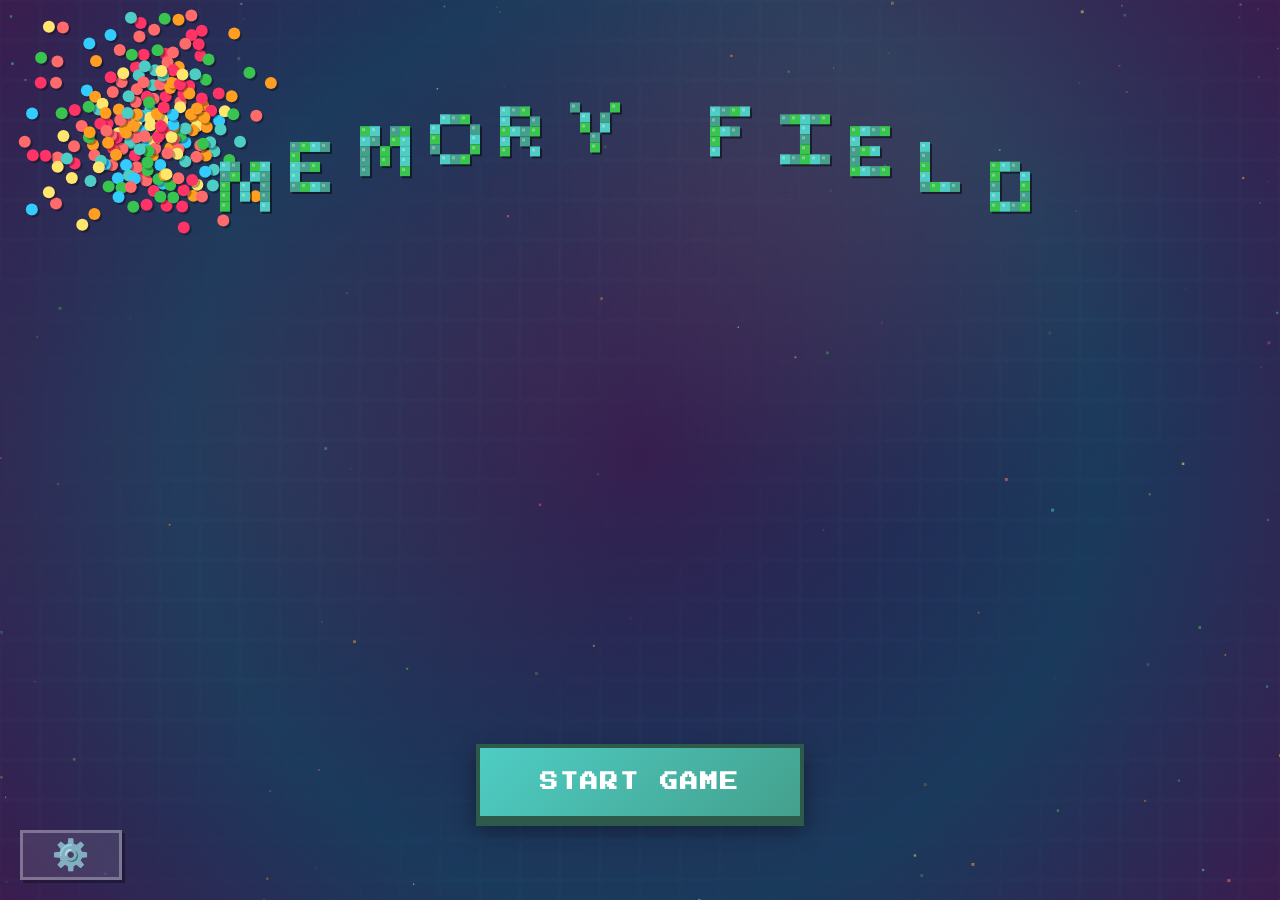
==== index.html @ 06501a9a "Сборка 1.0.0 от 2026-10-14 17:22" ====
<!doctype html>
<html lang="ru">
  <head>
    <meta charset="UTF-8" />
    <meta name="viewport" content="width=device-width, initial-scale=1.0, maximum-scale=1.0, user-scalable=no" />
    <title>Поле памяти | Memory Field</title>
    <script type="module" crossorigin src="./assets/index-D2p0eHQq.js"></script>
    <link rel="stylesheet" crossorigin href="./assets/index-Cg89pp_t.css">
  </head>
  <body>
    <canvas id="gameCanvas"></canvas>

    <!-- Экран просьбы повернуть телефон -->
    <div id="rotate-screen" class="rotate-screen hidden">
        <div class="rotate-icon">📱</div>
        <h2>Поверните устройство</h2>
        <p>Игра работает только в горизонтальном положении</p>
        <div class="rotate-arrow">↻</div>
    </div>

    <!-- Слой пользовательского интерфейса (UI) -->
    <div id="ui-layer">
        <!-- Кнопка настроек -->
        <button id="settings-btn" title="Настройки / Settings">⚙️</button>
        
        <!-- Кнопка "Главное меню" -->
        <button id="main-menu-btn" title="Главное меню">🏠</button>

        <!-- Кнопка "Повтор уровня" -->
        <button id="restart-level-btn" title="Повтор уровня">🔄</button>

        <!-- Кнопка "Следующий уровень" (появляется после победы) -->
        <button id="btn-next-level" title="Следующий уровень">➡️</button>

        <div id="start-screen" class="screen">
            <h1 id="game-title">Поле памяти</h1>
            <p id="game-subtitle">Соберите воспоминания воедино</p>
            <button id="btn-start">Начать игру</button>
            <div id="start-secondary">
                <button id="btn-levels" class="hidden">Меню</button>
                <button id="btn-quests" class="hidden"></button>
            </div>
        </div>

        <!-- Окно выбора уровней (стиль как у Настроек) -->
        <div id="level-select-screen" class="screen hidden">
            <div class="modal-overlay active" id="level-select-overlay"></div>
            <div class="modal active" id="level-select-modal" style="width: 80%; height: 80%;">
                <div class="modal-header">
                    <h2 class="modal-title" id="level-select-title">Меню</h2>
                    
                    <!-- Вкладки: Уровни, Магазин, Конструктор -->
                    <div class="main-tabs-header" style="display: flex; gap: 10px; flex: 1; justify-content: center;">
                        <button class="main-tab-btn" id="tab-levels">Уровни</button>
                        <button class="main-tab-btn" id="tab-shop">Магазин</button>
                        <button class="main-tab-btn" id="tab-constructor">Конструктор</button>
                    </div>
                    
                    <button class="modal-close" id="btn-close-level-select">×</button>
                </div>

                <div class="level-select-content" style="display: flex; height: calc(100% - 65px);">
                    <!-- Вкладки альбомов слева -->
                    <div class="album-tabs" id="album-tabs" style="width: 180px; flex: none; overflow-y: auto; overflow-x: hidden; padding: 6px 6px 8px; border-right: 1px solid rgba(255,255,255,0.1); display: flex; flex-direction: column;">
                        <div class="album-tabs-label">Количество элементов</div>
                    </div>

                    <!-- Содержимое альбома справа -->
                    <div class="album-content" id="album-content" style="flex: 1; padding: 4px 12px 12px; overflow-y: auto;">
                    </div>
                </div>
            </div>
        </div>

        <div id="constructor-screen" class="constructor-screen hidden">
            <div class="constructor-topbar">
                <button id="constructor-back-btn" class="constructor-back-btn">Выход</button>
                <div class="constructor-title-wrap">
                    <div class="constructor-title-row">
                        <h2 class="constructor-title" id="constructor-title">Конструктор уровней</h2>
                        <button id="constructor-help-btn" class="constructor-help-btn" type="button" aria-label="Информация">!</button>
                    </div>
                    <p class="constructor-subtitle" id="constructor-subtitle">Создавайте пиксельные изображения для будущих уровней</p>
                </div>
            </div>

            <div class="constructor-workspace">
                <aside class="constructor-sidebar">
                    <div class="constructor-panel">
                        <div class="constructor-tool-group">
                            <div class="constructor-tool-row">
                                <button id="constructor-tool-pencil" class="constructor-tool-btn active" aria-label="Карандаш">
                                    <img class="constructor-tool-icon" src="./assets/karandash.png" alt="" aria-hidden="true">
                                </button>
                                <button id="constructor-tool-eraser" class="constructor-tool-btn" aria-label="Ластик">
                                    <img class="constructor-tool-icon" src="./assets/sterka.png" alt="" aria-hidden="true">
                                </button>
                                <button id="constructor-tool-fill" class="constructor-tool-btn" aria-label="Заливка">
                                    <img class="constructor-tool-icon" src="./assets/zalivka.png" alt="" aria-hidden="true">
                                </button>
                            </div>
                            <div class="constructor-tool-row">
                                <button id="constructor-tool-mirror-x" class="constructor-tool-btn" aria-label="Зеркало по X">
                                    <img class="constructor-tool-icon" src="./assets/osx.png" alt="" aria-hidden="true">
                                </button>
                                <button id="constructor-tool-mirror-y" class="constructor-tool-btn" aria-label="Зеркало по Y">
                                    <img class="constructor-tool-icon" src="./assets/osy.png" alt="" aria-hidden="true">
                                </button>
                            </div>
                            <div class="constructor-tool-row">
                                <button id="constructor-tool-move-all" class="constructor-tool-btn" aria-label="Сдвиг всего рисунка">
                                    <img class="constructor-tool-icon" src="./assets/peremestit.png" alt="" aria-hidden="true">
                                </button>
                                <button id="constructor-tool-select" class="constructor-tool-btn" aria-label="Выделение">
                                    <img class="constructor-tool-icon" src="./assets/vydelitiperemestit.png" alt="" aria-hidden="true">
                                </button>
                            </div>
                        </div>

                        <div class="constructor-tool-separator" aria-hidden="true"></div>

                        <div class="constructor-action-group">
                            <button id="constructor-undo-btn" class="constructor-action-btn" aria-label="Отменить последнее действие">
                                <img class="constructor-action-icon" src="./assets/otmena.png" alt="" aria-hidden="true">
                            </button>
                            <button id="constructor-clear-btn" class="constructor-action-btn" aria-label="Очистить холст">
                                <img class="constructor-action-icon" src="./assets/ochistit.png" alt="" aria-hidden="true">
                            </button>
                        </div>
                    </div>

                    <div class="constructor-panel">
                        <div id="constructor-palette" class="constructor-palette" aria-label="Палитра цветов">
                            <button id="constructor-color-white" class="constructor-color-swatch active" title="Белый" aria-label="Белый" data-color="#FFFFFF" style="background: #FFFFFF;"></button>
                            <button class="constructor-color-swatch" title="Черный" aria-label="Черный" data-color="#000000" style="background: #000000;"></button>
                            <button class="constructor-color-swatch" title="Красный" aria-label="Красный" data-color="#FF6B6B" style="background: #FF6B6B;"></button>
                            <button class="constructor-color-swatch" title="Желтый" aria-label="Желтый" data-color="#FFE66D" style="background: #FFE66D;"></button>
                            <button class="constructor-color-swatch" title="Бирюзовый" aria-label="Бирюзовый" data-color="#4ECDC4" style="background: #4ECDC4;"></button>
                            <button class="constructor-color-swatch" title="Зеленый" aria-label="Зеленый" data-color="#44A08D" style="background: #44A08D;"></button>
                            <button class="constructor-color-swatch" title="Синий" aria-label="Синий" data-color="#4D96FF" style="background: #4D96FF;"></button>
                            <button class="constructor-color-swatch" title="Фиолетовый" aria-label="Фиолетовый" data-color="#9B5DE5" style="background: #9B5DE5;"></button>
                            <button class="constructor-color-swatch" title="Оранжевый" aria-label="Оранжевый" data-color="#FF9F1C" style="background: #FF9F1C;"></button>
                            <button class="constructor-color-swatch" title="Розовый" aria-label="Розовый" data-color="#F15BB5" style="background: #F15BB5;"></button>
                            <button class="constructor-color-swatch is-empty" title="Пустой слот" aria-label="Пустой слот" data-color=""></button>
                        </div>
                    </div>

                    <div class="constructor-panel constructor-art-panel">
                        <div class="constructor-name-panel">
                            <input id="constructor-name-input" class="constructor-name-input" type="text" autocomplete="off" spellcheck="false" maxlength="48" placeholder="Enter name">
                        </div>

                        <div class="constructor-tiles-panel">
                            <div class="constructor-tiles-grid" id="constructor-tiles-grid" aria-label="Плитки рисунков">
                                <button type="button" class="constructor-tile constructor-tile-active" data-constructor-tile="0" aria-label="Плитка 1">
                                    <canvas class="constructor-tile__canvas" id="constructor-tile-canvas-0"></canvas>
                                </button>
                                <button type="button" class="constructor-tile" data-constructor-tile="1" aria-label="Плитка 2">
                                    <canvas class="constructor-tile__canvas" id="constructor-tile-canvas-1"></canvas>
                                </button>
                                <button type="button" class="constructor-tile" data-constructor-tile="2" aria-label="Плитка 3">
                                    <canvas class="constructor-tile__canvas" id="constructor-tile-canvas-2"></canvas>
                                </button>
                                <button type="button" class="constructor-tile" data-constructor-tile="3" aria-label="Плитка 4">
                                    <canvas class="constructor-tile__canvas" id="constructor-tile-canvas-3"></canvas>
                                </button>
                                <button type="button" class="constructor-tile" data-constructor-tile="4" aria-label="Плитка 5">
                                    <canvas class="constructor-tile__canvas" id="constructor-tile-canvas-4"></canvas>
                                </button>
                                <button type="button" class="constructor-tile" data-constructor-tile="5" aria-label="Плитка 6">
                                    <canvas class="constructor-tile__canvas" id="constructor-tile-canvas-5"></canvas>
                                </button>
                            </div>
                            <button id="constructor-submit-btn" class="constructor-submit-btn" type="button" disabled>Send to My Levels</button>
                        </div>
                    </div>
                </aside>

                <div class="constructor-canvas-area">
                    <canvas id="constructor-canvas" width="100" height="100"></canvas>
                </div>
            </div>
        </div>

        <div id="hud" class="hidden">
            <!-- Кнопки бонусов слева -->
            <div id="hud-boosters-left" class="hud-boosters">
                <div class="hud-booster-btn" id="booster-slow-btn" title="Замедление / Slow"><span class="hud-booster-icon" data-icon="slow"></span></div>
                <div class="hud-booster-btn" id="booster-magnet-btn" title="Магнит / Magnet"><span class="hud-booster-icon" data-icon="magnet"></span></div>
                <div class="hud-booster-btn" id="booster-bigbrush-btn" title="Увеличение кисти / Big Brush"><span class="hud-booster-icon" data-icon="bigbrush"></span></div>
            </div>

            <div id="progress-bar-container">
                <div id="progress-bar-track">
                    <div id="progress-bar-fill"></div>
                    <div id="progress-bar-text">0 / 0</div>
                </div>
            </div>

            <!-- Кнопки бонусов справа -->
            <div id="hud-boosters-right" class="hud-boosters">
<div class="hud-booster-btn" id="booster-wildcard-btn" title="Универсальный цвет / Wildcard"><span class="hud-booster-icon" data-icon="wildcard"></span></div>
                <div class="hud-booster-btn" id="booster-autofill-btn" title="Автозаполнение / Auto-Fill"><span class="hud-booster-icon" data-icon="autofill"></span></div>
<div class="hud-booster-btn" id="booster-fillcolor-btn" title="Заполнение цвета / Color Fill"><span class="hud-booster-icon" data-icon="fillcolor"></span></div>
            </div>
        </div>

        <!-- Модальное окно настроек -->
        <div id="modal-overlay" class="modal-overlay"></div>
        
        <div id="settings-modal" class="modal">
            <div class="modal-header">
                <h2 class="modal-title" id="settings-title">Настройки</h2>
                <button class="modal-close" id="settings-close">×</button>
            </div>
            
            <div class="modal-section">
                <h3 class="modal-section-title" id="settings-lang-title">Язык / Language</h3>
                <div class="setting-row">
                    <span class="setting-label" id="settings-lang-label">Русский</span>
                    <div class="toggle-switch" id="lang-toggle">
                        <span style="position: absolute; left: 10px; top: 50%; transform: translateY(-50%); font-size: 12px; color: white; font-weight: 600;">RU</span>
                        <span style="position: absolute; right: 10px; top: 50%; transform: translateY(-50%); font-size: 12px; color: white; font-weight: 600;">EN</span>
                    </div>
                </div>
            </div>
            
            <div class="modal-section">
                <h3 class="modal-section-title" id="settings-audio-title">Звук</h3>
                <div class="setting-row">
                    <span class="setting-label" id="settings-music-label">Музыка</span>
                    <div style="display: flex; align-items: center; gap: 12px;">
                        <button class="mute-btn" id="music-mute-btn" title="Отключить музыку">
                            <svg class="icon-on" width="28" height="28" viewBox="0 0 24 24" fill="none" stroke="currentColor" stroke-width="2">
                                <path d="M11 5L6 9H2v6h4l5 4V5z"/>
                                <path d="M15.54 8.46a5 5 0 0 1 0 7.07"/>
                            </svg>
                            <svg class="icon-off" width="28" height="28" viewBox="0 0 24 24" fill="none" stroke="currentColor" stroke-width="2" style="display: none;">
                                <path d="M11 5L6 9H2v6h4l5 4V5z"/>
                                <line x1="23" y1="1" x2="1" y2="23"/>
                            </svg>
                        </button>
                        <input type="range" class="setting-slider" id="music-volume" min="0" max="100" value="40" style="width: 180px;">
                        <span class="setting-value" id="music-value">40%</span>
                    </div>
                </div>
                <div class="setting-row">
                    <span class="setting-label" id="settings-sfx-label">Звуки</span>
                    <div style="display: flex; align-items: center; gap: 12px;">
                        <button class="mute-btn" id="sfx-mute-btn" title="Отключить звуки">
                            <svg class="icon-on" width="28" height="28" viewBox="0 0 24 24" fill="none" stroke="currentColor" stroke-width="2">
                                <path d="M11 5L6 9H2v6h4l5 4V5z"/>
                                <path d="M15.54 8.46a5 5 0 0 1 0 7.07"/>
                            </svg>
                            <svg class="icon-off" width="28" height="28" viewBox="0 0 24 24" fill="none" stroke="currentColor" stroke-width="2" style="display: none;">
                                <path d="M11 5L6 9H2v6h4l5 4V5z"/>
                                <line x1="23" y1="1" x2="1" y2="23"/>
                            </svg>
                        </button>
                        <input type="range" class="setting-slider" id="sfx-volume" min="0" max="100" value="80" style="width: 180px;">
                        <span class="setting-value" id="sfx-value">80%</span>
                    </div>
                </div>
            </div>
        </div>

        <div id="preview-modal" class="screen hidden">
            <div class="modal-content">
                <h3>Цель воспоминания</h3>
                <canvas id="previewCanvas"></canvas>
                <button id="btn-close-preview">Закрыть</button>
            </div>
        </div>

        <!-- Экран победы -->
        <div id="victory-screen" class="screen hidden">
            <h1>Уровень пройден!</h1>
            <p id="final-time">Время: 00:00.000</p>
            <button id="btn-restart">Играть снова</button>
        </div>

        <!-- Модальное окно подтверждения для "Главное меню" -->
        <div id="confirm-menu-modal" class="modal">
            <div class="modal-content">
                <h3>Вернуться в главное меню?</h3>
                <p>Прогресс уровня будет потерян</p>
                <div class="modal-buttons">
                    <button id="confirm-menu-yes" class="modal-btn-confirm">Да</button>
                    <button id="confirm-menu-no" class="modal-btn-cancel">Нет</button>
                </div>
            </div>
        </div>

        <!-- Модальное окно подтверждения для "Повтор уровня" -->
        <div id="confirm-restart-modal" class="modal">
            <div class="modal-content">
                <h3>Начать уровень заново?</h3>
                <p>Прогресс будет сброшен</p>
                <div class="modal-buttons">
                    <button id="confirm-restart-yes" class="modal-btn-confirm">Да</button>
                    <button id="confirm-restart-no" class="modal-btn-cancel">Нет</button>
                </div>
            </div>
        </div>

        <!-- Модальное окно подтверждения для очистки конструктора -->
        <div id="confirm-constructor-clear-modal" class="modal">
            <div class="modal-content">
                <h3>Очистить холст?</h3>
                <p>Все пиксели на холсте будут удалены</p>
                <div class="modal-buttons">
                    <button id="confirm-constructor-clear-yes" class="modal-btn-confirm">Да</button>
                    <button id="confirm-constructor-clear-no" class="modal-btn-cancel">Нет</button>
                </div>
            </div>
        </div>

        <!-- Модальное окно подтверждения для удаления уровня в My-levels -->
        <div id="confirm-my-levels-delete-modal" class="modal">
            <div class="modal-content">
                <h3 class="modal-title">Удалить уровень?</h3>
                <p class="modal-text">Этот уровень будет удалён из «Мои уровни»</p>
                <div class="modal-buttons">
                    <button id="confirm-my-levels-delete-yes" class="modal-btn-confirm">Да</button>
                    <button id="confirm-my-levels-delete-no" class="modal-btn-cancel">Нет</button>
                </div>
            </div>
        </div>

        <!-- Всплывающее окно ежедневной награды -->
        <div id="daily-reward-modal" class="modal" style="width: 650px; height: auto;">
            <div class="modal-content" style="text-align: center; padding: 20px;">
                <h3 style="font-size: 16px; margin-bottom: 15px; color: #4ECDC4;" data-i18n="daily_reward_title">Ежедневная награда!</h3>

                <!-- Вся неделя наград - 1 ряд -->
                <div id="daily-rewards-grid" style="display: flex; gap: 8px; margin-bottom: 20px; justify-content: center; flex-wrap: nowrap; width: 100%;">
                    <!-- Генерируется в JS -->
                </div>

                <button id="daily-reward-ok" class="modal-btn" style="width: 200px;" data-i18n="claim_btn">Забрать</button>
            </div>
        </div>

        <!-- Окно наград после уровня (слева от кнопок, выше) -->
        <div id="level-reward-panel" style="position: absolute; bottom: 145px; left: 20px; display: none; z-index: 1001;">
            <div style="background: rgba(15, 15, 25, 0.85); backdrop-filter: blur(6px); border: 3px solid rgba(78, 205, 196, 0.5); border-radius: 8px; padding: 8px 10px; box-shadow: 0 0 20px rgba(78, 205, 196, 0.2), 0 4px 15px rgba(0, 0, 0, 0.4);">
                <div style="display: flex; flex-direction: column; gap: 6px;">
                    <!-- Первая строка: заработано → общий баланс -->
                    <div class="reward-row" style="display: flex; align-items: center; gap: 6px;">
                        <span id="reward-earned" style="font-size: 14px; font-family: 'Press Start 2P', cursive; color: #FFE66D; text-shadow: -2px -2px 0 #000, 2px -2px 0 #000, -2px 2px 0 #000, 2px 2px 0 #000; white-space: nowrap;">+75</span>
<img src="./assets/arrow.png" alt="arrow" style="width: 18px; height: 18px; image-rendering: pixelated;">
                        <span id="reward-total" style="font-size: 14px; font-family: 'Press Start 2P', cursive; color: white; text-shadow: -2px -2px 0 #000, 2px -2px 0 #000, -2px 2px 0 #000, 2px 2px 0 #000; white-space: nowrap;">1425</span>
<img src="./assets/coin.png" alt="coin" style="width: 16px; height: 16px; image-rendering: pixelated; margin-left: 2px; vertical-align: middle;">
                    </div>
                </div>
            </div>
        </div>
    </div>

    <!-- Панель разработчика -->
    <button id="dev-toggle">⚙️ Dev</button>
    <div id="dev-panel" class="hidden">
        <h3>Панель разработчика</h3>

        <!-- FPS счётчик -->
        <div class="dev-section" style="background: rgba(0,0,0,0.4); border-radius: 6px; padding: 10px; margin-bottom: 12px;">
            <h4 style="color: #4ECDC4; margin: 0 0 6px 0;">FPS: <span id="dev-fps-display" style="font-size: 18px; font-weight: bold;">--</span></h4>
            <h4 style="color: #A8E6CF; margin: 0;">Particles: <span id="dev-particles-display" style="font-size: 18px; font-weight: bold;">--</span></h4>
        </div>

        <div class="dev-section">
            <h4>1. Уровни</h4>
            <select id="dev-level-select"></select>
            <button id="dev-btn-launch">Запустить</button>
            <button id="dev-btn-autocomplete">Авто-сборка</button>
        </div>

        <div class="dev-section">
            <h4>2. Кисть</h4>
            <label>Размер: <span id="dev-brush-val">40</span></label>
            <input type="range" id="dev-brush-slider" min="10" max="150" value="40">
            <label style="margin-top: 10px; display: block;">Скин кисти:</label>
            <select id="dev-brush-skin-select"></select>
        </div>

        <div class="dev-section">
            <h4>3. Шарики</h4>
            <label>Скорость на поле: <span id="dev-speed-val">1.8</span></label>
            <input type="range" id="dev-speed-slider" min="0.1" max="5.0" step="0.1" value="1.8">
        </div>


        <div class="dev-section" style="margin-top: 12px; border-top: 2px solid rgba(78,205,196,0.4); padding-top: 10px;">
            <h4 style="color: #4ECDC4;">5. Режим поведения частиц</h4>
            <select id="dev-particle-mode-select" style="width: 100%; padding: 6px; font-family: 'Press Start 2P', cursive; font-size: 9px; background: rgba(0,0,0,0.5); color: #fff; border: 2px solid #4ECDC4; border-radius: 3px; margin-bottom: 8px;">
                <option value="default">🎱 Стандарт (хаотичный)</option>
                <option value="rain">🌨️ Снегопад (медленно вниз)</option>
                <option value="horizontal-portal">🔄 Горизонтальный портал</option>
                <option value="vertical-portal">⬆️ Вертикальный портал</option>
                <option value="vortex">🌀 Вихрь (многослойный)</option>
                <option value="anchor">⚓ Якорь (равномерно)</option>
                <option value="speed">⚡ Ускорение (быстрый)</option>
            </select>
            <div id="dev-particle-mode-desc" style="font-size: 9px; color: rgba(255,255,255,0.6); line-height: 1.4;"></div>
        </div>

        <div class="dev-section" style="margin-top: 15px; border-top: 2px solid rgba(168,230,207,0.4); padding-top: 10px;">
            <h4 style="color: #A8E6CF;">6. Режим фона</h4>
            <select id="dev-bg-theme-select" style="width: 100%; padding: 6px; font-family: 'Press Start 2P', cursive; font-size: 9px; background: rgba(0,0,0,0.5); color: #fff; border: 2px solid #A8E6CF; border-radius: 3px; margin-bottom: 8px;">
            </select>
            <div style="margin-top: 3px; font-size: 9px; color: rgba(255,255,255,0.5); text-align: center;">Варианты элементов фона</div>
        </div>

        <div class="dev-section" style="margin-top: 15px; border-top: 2px solid rgba(255,230,109,0.35); padding-top: 10px;">
            <h4 style="color: #FFE66D;">7. Превью уровней</h4>

            <label>Фон превью</label>
            <select id="dev-ui-preview-bg" style="width: 100%; padding: 6px; font-family: 'Press Start 2P', cursive; font-size: 9px; background: rgba(0,0,0,0.5); color: #fff; border: 2px solid #FFE66D; border-radius: 3px; margin-bottom: 8px;">
                <option value="transparent">Transparent</option>
                <option value="dark">Dark</option>
                <option value="gradient">Gradient</option>
                <option value="palette">Palette</option>
            </select>

            <label>Контур видимость: <span id="dev-preview-outline-opacity-val">40%</span></label>
            <input type="range" id="dev-preview-outline-opacity" min="0" max="100" value="40">

            <label>Пустышки видимость: <span id="dev-preview-dummy-opacity-val">100%</span></label>
            <input type="range" id="dev-preview-dummy-opacity" min="0" max="100" value="100">

            <label>Completed brightness: <span id="dev-preview-completed-brightness-val">100%</span></label>
            <input type="range" id="dev-preview-completed-brightness" min="0" max="100" value="100">
        </div>

        <div class="dev-section" style="margin-top: 15px; border-top: 2px solid rgba(255,100,100,0.4); padding-top: 10px;">
            <h4 style="color: #ff6b6b;">8. Сброс прогресса</h4>
            <button id="dev-reset-progress" style="width: 100%; padding: 8px; font-size: 11px; background: linear-gradient(135deg, #ff4444, #cc0000); color: white; border: 2px solid #ff6b6b; border-radius: 3px; cursor: pointer; font-family: 'Press Start 2P', cursive; margin-top: 8px;">⚠️ Сбросить весь прогресс</button>
            <div style="margin-top: 5px; font-size: 10px; color: #ff6b6b; text-align: center;">Уровни, монеты, ежедневные награды</div>
        </div>

        <div class="dev-section" style="margin-top: 15px; border-top: 2px solid rgba(255,100,100,0.4); padding-top: 10px;">
            <h4 style="color: #ff6b6b;">7. Сброс прогресса</h4>
            <button id="dev-reset-progress" style="width: 100%; padding: 8px; font-size: 11px; background: linear-gradient(135deg, #ff4444, #cc0000); color: white; border: 2px solid #ff6b6b; border-radius: 3px; cursor: pointer; font-family: 'Press Start 2P', cursive; margin-top: 8px;">⚠️ Сбросить весь прогресс</button>
            <div style="margin-top: 5px; font-size: 10px; color: #ff6b6b; text-align: center;">Уровни, монеты, ежедневные награды</div>
        </div>

    </div>

    <!-- Контейнер уведомлений -->
    <div id="toast-container" style="position: fixed; top: 20px; right: 20px; z-index: 10000; display: flex; flex-direction: column; gap: 10px;"></div>

    <style>
        @keyframes spin {
            0% { transform: rotate(0deg); }
            100% { transform: rotate(360deg); }
        }
        .toast {
            padding: 12px 20px;
            border-radius: 4px;
            font-family: 'Press Start 2P', cursive;
            font-size: 10px;
            color: white;
            animation: slideIn 0.3s ease-out;
            box-shadow: 0 4px 15px rgba(0,0,0,0.3);
        }
        .toast.success { background: linear-gradient(135deg, #4ECDC4, #44A08D); border: 2px solid #2d5a4a; }
        .toast.error { background: linear-gradient(135deg, #ff4444, #cc0000); border: 2px solid #990000; }
        .toast.info { background: linear-gradient(135deg, #4ECDC4, #44A08D); border: 2px solid #2d5a4a; }
        @keyframes slideIn {
            0% { transform: translateX(100%); opacity: 0; }
            100% { transform: translateX(0); opacity: 1; }
        }
    </style>

    <div class="modal" id="constructor-clear-modal"><div class="modal-content"><h2 class="modal-title">Подтверждение</h2><p class="modal-text">Очистить холст конструктора?</p><div class="modal-actions"><button class="modal-btn-cancel" id="constructor-clear-cancel">Отмена</button><button class="modal-btn-confirm" id="constructor-clear-confirm">Очистить</button></div></div></div>

</body>
</html>
---- assets/index-Cg89pp_t.css ----
:root{--cursor-default: url([data-uri]) 16 16, auto;--cursor-pointer: url([data-uri]) 16 16, pointer}*{margin:0;padding:0;box-sizing:border-box;user-select:none;-webkit-user-select:none;-moz-user-select:none;-ms-user-select:none}body,html{width:100%;height:100%;overflow:hidden;overscroll-behavior:none;overscroll-behavior-y:contain;background-color:#0f0f13;touch-action:none;cursor:var(--cursor-default);image-rendering:pixelated;image-rendering:crisp-edges;-webkit-touch-callout:none}@font-face{font-family:"Press Start 2P";src:url(./PressStart2P-Regular-2BZhbCiP.ttf) format("truetype");font-weight:400;font-style:normal;font-display:swap}body,button,select,input,.hud-btn,.level-select-hud,#ui-layer{font-family:"Press Start 2P",cursive}.rotate-screen{position:fixed;top:0;left:0;width:100%;height:100%;background:linear-gradient(135deg,#1a1a2e,#16213e,#0f0f1a);display:flex;flex-direction:column;justify-content:center;align-items:center;z-index:10000;text-align:center;padding:20px}.rotate-screen.hidden{display:none!important}.rotate-screen .rotate-icon{font-size:80px;margin-bottom:30px;animation:rotate-bounce 2s ease-in-out infinite}.rotate-screen h2{font-size:24px;margin-bottom:15px;color:#4ecdc4;text-shadow:2px 2px 0 rgba(0,0,0,.5)}.rotate-screen p{font-size:14px;color:#fffc;margin-bottom:30px;line-height:1.6}.rotate-screen .rotate-arrow{font-size:60px;color:#ffe66d;animation:rotate-spin 3s linear infinite}@keyframes rotate-bounce{0%,to{transform:translateY(0)}50%{transform:translateY(-20px)}}@keyframes rotate-spin{0%{transform:rotate(0)}to{transform:rotate(360deg)}}button,select,input[type=range],.hud-btn,.level-select-hud{cursor:var(--cursor-pointer)!important}#gameCanvas{display:block;position:fixed;top:0;left:0;width:100vw!important;height:100vh!important;image-rendering:auto!important;-webkit-image-rendering:auto!important}#gameCanvas.pixelated{image-rendering:pixelated!important;image-rendering:crisp-edges!important;-webkit-image-rendering:pixelated!important}body.playing #gameCanvas{cursor:none}#ui-layer{position:absolute;top:0;left:0;width:100%;height:100%;padding-top:env(safe-area-inset-top,0);padding-bottom:env(safe-area-inset-bottom,0);padding-left:env(safe-area-inset-left,0);padding-right:env(safe-area-inset-right,0);box-sizing:border-box;pointer-events:none;display:flex;flex-direction:column;justify-content:center;align-items:center;color:#fff;font-family:Segoe UI,Tahoma,Geneva,Verdana,sans-serif}#settings-btn,#main-menu-btn,#restart-level-btn,#btn-next-level{position:absolute;width:60px;height:50px;border-radius:0;pointer-events:auto;display:none;align-items:center;justify-content:center;font-size:30px;transition:all .2s ease;z-index:1000;box-shadow:3px 3px #0000004d;padding-top:13px}#settings-btn{bottom:20px;left:20px;background:#ffffff1a;border:3px solid rgba(255,255,255,.3);display:flex;-webkit-backdrop-filter:blur(10px);backdrop-filter:blur(10px)}#main-menu-btn{bottom:19px;left:130px;background:linear-gradient(135deg,#4ecdc4,#44a08d);border:3px solid #2d5a4a}#restart-level-btn{bottom:80px;left:20px;background:#ffffff1a;border:3px solid rgba(255,255,255,.3)}#restart-level-btn.visible,#btn-next-level.visible{display:flex}#btn-next-level{bottom:80px;left:130px;background:linear-gradient(135deg,#4ecdc4,#44a08d);border:3px solid #2d5a4a}#btn-next-level.visible{animation:pulse-next-btn 2s ease-in-out infinite}@keyframes pulse-next-btn{0%,to{box-shadow:3px 3px #0000004d;transform:scale(1)}50%{box-shadow:0 0 30px #4ecdc499,3px 3px #0000004d;transform:scale(1.08)}}#settings-btn:hover,#main-menu-btn:hover,#restart-level-btn:hover,#btn-next-level:hover{text-shadow:none;transform:scale(1.1);box-shadow:4px 4px #0006}#btn-next-level:hover,#main-menu-btn:hover{background:linear-gradient(135deg,#5dfdf4,#4ecdc4)}#settings-btn:hover,#restart-level-btn:hover{background:#fff3;border-color:#fff9}#settings-btn:active,#main-menu-btn:active,#restart-level-btn:active,#btn-next-level:active{transform:scale(.95);box-shadow:2px 2px #0000004d}.modal{position:fixed;top:50%;left:50%;transform:translate(-50%,-50%) scale(.95);background:#0f0f194d;backdrop-filter:blur(6px);-webkit-backdrop-filter:blur(6px);border-radius:0;border:4px solid #4ECDC4;box-shadow:0 0 0 4px #4ecdc433,0 20px 60px #00000080;padding:40px;width:500px;height:600px;max-width:90vw;max-height:90vh;overflow-y:auto;opacity:0;pointer-events:none;visibility:hidden;transition:all .2s ease;z-index:2000;image-rendering:pixelated;font-family:"Press Start 2P",cursive}.modal.active{opacity:1;transform:translate(-50%,-50%) scale(1);pointer-events:auto;visibility:visible}.modal-overlay{position:fixed;top:0;left:0;width:100%;height:100%;background:#0000;-webkit-backdrop-filter:blur(6px);backdrop-filter:blur(6px);opacity:0;pointer-events:none;transition:opacity .3s ease;z-index:1999}.modal-overlay.active{opacity:1;pointer-events:auto}#confirm-menu-modal,#confirm-restart-modal,#confirm-constructor-clear-modal,#confirm-my-levels-delete-modal,#community-submit-modal{width:420px;height:auto;padding:28px;background:#0f0f194d;backdrop-filter:blur(6px);-webkit-backdrop-filter:blur(6px);overflow:hidden;z-index:10001}#confirm-menu-modal .modal-content,#confirm-restart-modal .modal-content,#confirm-constructor-clear-modal .modal-content,#confirm-my-levels-delete-modal .modal-content,#community-submit-modal .modal-content{text-align:center;padding:0;border-radius:0;box-shadow:none;background:transparent;gap:15px}#confirm-menu-modal h3,#confirm-restart-modal h3,#confirm-constructor-clear-modal h3,#confirm-my-levels-delete-modal h3,#community-submit-modal h3{font-size:18px;font-weight:700;color:#4ecdc4;margin:0 0 12px;text-shadow:2px 2px 0 rgba(0,0,0,.3);letter-spacing:1px;line-height:1.5}#confirm-menu-modal p,#confirm-restart-modal p,#confirm-constructor-clear-modal p,#confirm-my-levels-delete-modal p,#community-submit-modal p{font-size:12px;color:#fffc;margin:0 0 24px;line-height:1.6}.modal-buttons{display:flex;gap:15px;justify-content:center}.modal-btn-confirm,.modal-btn-cancel{min-width:120px;padding:12px 24px;font-size:12px;font-weight:600;border-radius:0;cursor:var(--cursor-pointer)!important;transition:all .2s ease;box-shadow:0 4px #0000004d;line-height:1.6}.modal-btn-confirm{background:linear-gradient(135deg,#4ecdc4,#44a08d);color:#fff;border:2px solid #2d5a4a}.modal-btn-cancel{background:#ffffff1a;color:#fff;border:2px solid rgba(255,255,255,.3)}.modal-btn-confirm:hover,.modal-btn-cancel:hover{transform:translateY(-2px);box-shadow:0 6px #00000059}.modal-btn-cancel:hover{background:#fff3}.modal-btn-confirm:active,.modal-btn-cancel:active{transform:translateY(2px);box-shadow:0 2px #0000004d}.modal-header{display:flex;justify-content:space-between;align-items:center;margin-bottom:20px;padding-bottom:15px;border-bottom:1px solid rgba(255,255,255,.1);gap:15px}.modal-title{font-size:22px;font-weight:700;letter-spacing:2px;background:linear-gradient(90deg,#ff6b6b,#ffe66d,#4ecdc4);-webkit-background-clip:text;-webkit-text-fill-color:transparent;margin:0;text-shadow:2px 2px 0 rgba(0,0,0,.3);line-height:1.4}#confirm-my-levels-delete-modal h3,#confirm-my-levels-delete-modal .modal-title,#community-submit-modal .modal-title{background:none;-webkit-background-clip:initial;-webkit-text-fill-color:#4ECDC4!important;color:#4ecdc4!important;text-shadow:0 0 10px rgba(78,205,196,.35)}#level-select-title{font-size:36px!important}.modal-close{width:40px;height:40px;border-radius:0;background:#ff646433;border:3px solid rgba(255,100,100,.5);color:#fff;font-size:24px;cursor:var(--cursor-pointer)!important;display:flex;align-items:center;justify-content:center;transition:all .2s ease;line-height:1}.modal-close:hover{background:#ff646466;border-color:#ff6464cc;transform:scale(1.05)}.modal-section{margin-bottom:25px}.modal-section-title{font-size:14px;font-weight:600;color:#4ecdc4;margin-bottom:15px;letter-spacing:1px;text-transform:uppercase;text-shadow:2px 2px 0 rgba(78,205,196,.3);line-height:1.6}.setting-row{display:flex;justify-content:space-between;align-items:center;margin-bottom:15px;padding:10px 0}.setting-label{font-size:12px;color:#fff;font-weight:600;line-height:1.8;text-shadow:2px 2px 0 rgba(0,0,0,.3)}.toggle-switch{position:relative;width:90px;height:38px;background:#ffffff1a;border:3px solid rgba(255,255,255,.3);border-radius:0;cursor:var(--cursor-pointer)!important;transition:background .2s ease;overflow:hidden;padding:4px;box-sizing:border-box}.toggle-switch.active{background:linear-gradient(90deg,#4ecdc4,#44a08d);border-color:#4ecdc4}.toggle-switch:after{content:"";position:absolute;top:2px;left:3px;width:36px;height:28px;background:#fff;border-radius:0;border:2px solid rgba(0,0,0,.3);transition:transform .2s ease;box-sizing:border-box}.toggle-switch.active:after{transform:translate(42px)}.toggle-switch span{font-size:11px;font-weight:700}.setting-slider{width:150px;height:24px;border-radius:0;background:#ffffff1a;border:2px solid rgba(255,255,255,.2);outline:none;-webkit-appearance:none;-moz-appearance:none;appearance:none;cursor:var(--cursor-pointer)!important;padding:0}.setting-slider::-webkit-slider-thumb,.setting-slider::-moz-range-thumb{width:20px;height:20px;border-radius:0;background:linear-gradient(135deg,#4ecdc4,#44a08d);cursor:var(--cursor-pointer)!important;border:2px solid rgba(0,0,0,.3);box-shadow:2px 2px #0000004d}.setting-value{min-width:60px;text-align:right;font-size:12px;color:#4ecdc4;font-weight:700;text-shadow:2px 2px 0 rgba(0,0,0,.3);line-height:1.5}.modal-btn{padding:18px 32px;font-size:12px;border:4px solid #2d5a4a;border-radius:0;background:linear-gradient(135deg,#4ecdc4,#44a08d);color:#fff;cursor:var(--cursor-pointer)!important;font-weight:600;letter-spacing:1px;text-transform:uppercase;transition:all .2s ease;box-shadow:0 4px #2d5a4a,0 10px 20px #0006;margin-top:10px;width:100%;line-height:1.6}.modal-btn:hover{transform:translateY(-2px);box-shadow:0 6px #2d5a4a,0 15px 30px #00000080;background:linear-gradient(135deg,#5dfdf4,#4ecdc4)}.modal-btn:active{transform:translateY(4px);box-shadow:0 2px #2d5a4a,0 5px 10px #0006}.modal-btn.secondary{background:#ffffff1a;border:3px solid rgba(255,255,255,.3);box-shadow:0 4px #0000004d}.modal-btn.secondary:hover{background:#fff3;border-color:#ffffff80}.mute-btn{width:50px;height:44px;border-radius:0;background:#ffffff1a;border:3px solid rgba(255,255,255,.2);cursor:var(--cursor-pointer)!important;display:flex;align-items:center;justify-content:center;transition:all .2s ease;flex-shrink:0;padding:0}.mute-btn svg{width:28px;height:28px;stroke:#fff}.mute-btn:hover{background:#fff3;border-color:#fff6;transform:scale(1.05)}.mute-btn:hover svg{stroke:#4ecdc4}.mute-btn:active{transform:scale(.95)}.mute-btn.muted{background:#ff64644d;border-color:#ff646480}.mute-btn.muted svg{stroke:#ff6b6b}.screen{pointer-events:auto;text-align:center;background:#0f0f13d9;padding:50px;border-radius:24px;backdrop-filter:blur(12px);-webkit-backdrop-filter:blur(12px);border:1px solid rgba(255,255,255,.1);box-shadow:0 20px 50px #00000080;transition:opacity .3s ease}#start-screen{background:transparent;-webkit-backdrop-filter:none;backdrop-filter:none;border:none;box-shadow:none;padding:0;display:flex;flex-direction:column;justify-content:flex-end;align-items:center;width:100%;height:100%;position:absolute;top:0;left:0;pointer-events:none}#start-screen>*{pointer-events:auto}#game-title{display:none;-webkit-user-select:none;user-select:none;cursor:var(--cursor-default)!important;position:relative}#game-subtitle{display:none}@keyframes titleGlow{0%,to{filter:brightness(1)}50%{filter:brightness(1.2)}}#btn-start{padding:25px 60px;font-size:18px;border:4px solid #2d5a4a;border-radius:0;background:linear-gradient(135deg,#4ecdc4,#44a08d);color:#fff;cursor:var(--cursor-pointer)!important;font-weight:600;letter-spacing:2px;text-transform:uppercase;transition:all .2s ease;box-shadow:0 6px #2d5a4a,0 10px 20px #0006;margin-bottom:80px;image-rendering:pixelated;align-self:center}#btn-start:hover{transform:translateY(-2px);box-shadow:0 8px #2d5a4a,0 15px 30px #00000080;background:linear-gradient(135deg,#5dfdf4,#4ecdc4)}#btn-start:active{transform:translateY(4px);box-shadow:0 2px #2d5a4a,0 5px 10px #0006}.hidden{display:none!important}#level-select-screen{position:fixed;top:0;left:0;width:100%;height:100%;z-index:9999;display:flex;justify-content:center;align-items:center;background:transparent!important;-webkit-backdrop-filter:none!important;backdrop-filter:none!important;border:none!important;box-shadow:none!important}#level-select-screen.hidden{display:none!important}#level-select-modal.modal{opacity:1!important;visibility:visible!important;transform:translate(-50%,-50%) scale(1)!important;pointer-events:auto!important;background:#0f0f194d;backdrop-filter:blur(6px);-webkit-backdrop-filter:blur(6px);border:4px solid #4ECDC4;box-shadow:0 0 0 4px #4ecdc433,0 20px 60px #00000080;overflow:hidden!important}#level-select-modal.my-levels-delete-modal-open{filter:blur(6px) brightness(.75);-webkit-filter:blur(6px) brightness(.75);pointer-events:none!important;-webkit-user-select:none;user-select:none}#level-select-modal.my-levels-delete-modal-open *{pointer-events:none!important;cursor:default!important}#level-select-modal.my-levels-delete-modal-open .main-tab-btn,#level-select-modal.my-levels-delete-modal-open .bottom-tab-btn,#level-select-modal.my-levels-delete-modal-open .album-tab,#level-select-modal.my-levels-delete-modal-open .level-card,#level-select-modal.my-levels-delete-modal-open .level-download-btn,#level-select-modal.my-levels-delete-modal-open .my-level-slot__delete-btn,#level-select-modal.my-levels-delete-modal-open .level-select-hud,#level-select-modal.my-levels-delete-modal-open #tab-constructor,#level-select-modal.my-levels-delete-modal-open .modal-close{pointer-events:none!important}#level-select-modal.my-levels-delete-modal-open #album-content{overflow-y:scroll!important;pointer-events:none!important}#level-select-modal.my-levels-delete-modal-open #album-content::-webkit-scrollbar,#level-select-modal.my-levels-delete-modal-open #album-content::-webkit-scrollbar-track,#level-select-modal.my-levels-delete-modal-open #album-content::-webkit-scrollbar-thumb{pointer-events:none!important}#level-select-modal.my-levels-delete-modal-open .my-level-slot__delete-btn:hover{background:#ff38382e!important;border-color:#ff5a5ad9!important;color:#ff6b6b!important;transform:none!important;box-shadow:2px 2px #00000040!important}#level-select-modal.my-levels-delete-modal-open .modal-close:hover{background:#ff646433!important;border-color:#ff646480!important;transform:none!important;box-shadow:none!important}#level-select-overlay.modal-overlay{opacity:1!important;pointer-events:auto!important;background:#0000;backdrop-filter:blur(6px);-webkit-backdrop-filter:blur(6px)}.level-card{background:transparent;border:none;border-radius:0;cursor:var(--cursor-pointer);transition:all .2s ease;text-align:center;position:relative;box-shadow:none;padding:8px;display:flex;flex-direction:column;align-items:center;min-height:200px;box-sizing:border-box;max-width:100%}.level-card:hover{background:#ffffff0d;transform:scale(1.05)}.level-card.my-level-slot:not(.occupied):not(.buyable):hover{background:transparent;transform:none;box-shadow:none}.level-card:active{transform:scale(.98)}.level-card.my-level-slot:not(.occupied):not(.buyable):active{transform:none}.level-card.completed{border-color:transparent;box-shadow:none}.level-card .level-preview{flex:1;display:flex;align-items:center;justify-content:center}.level-card .level-name{margin-top:auto;padding-top:8px;word-wrap:normal;overflow-wrap:normal;word-break:normal;-webkit-hyphens:manual;hyphens:manual;line-height:1.3;text-align:center;max-width:100%}.album-tabs-label{font-size:11px;color:#4ecdc4;text-align:center;margin-bottom:4px;padding-bottom:3px;border-bottom:1px solid rgba(78,205,196,.3);text-shadow:1px 1px 0 rgba(0,0,0,.5);line-height:1.4;display:flex;flex-direction:column;align-items:center;gap:2px}.album-tab{padding:10px 6px;margin-bottom:6px;background:#ffffff1a;border:2px solid rgba(255,255,255,.2);border-radius:0;cursor:var(--cursor-pointer);transition:all .2s ease;text-align:center;color:#fff;font-size:11px;line-height:1.3;white-space:nowrap}.album-tab:hover{background:#fff3;border-color:#fff6}.album-tab.active{background:linear-gradient(135deg,#4ecdc4,#44a08d);border-color:#2d5a4a;box-shadow:2px 2px #0000004d}.main-tabs-header{display:flex;gap:18px;justify-content:center;flex:1;align-items:center;margin-right:34px}#tab-constructor{margin-left:54px;margin-right:34px;padding:10px 22px;background:linear-gradient(135deg,#ff6b6b2e,#ffe66d24);border:2px solid rgba(255,253,107,.55);border-radius:0;color:#ffe66d;box-shadow:0 0 0 1px #ff6b6b26,2px 2px #0003;position:relative;text-transform:uppercase;letter-spacing:.5px}#tab-constructor:hover{background:linear-gradient(135deg,#ff6b6b47,#ffe66d38);border-color:#ff6b6bcc;transform:translateY(-2px) scale(1.03);box-shadow:0 0 18px #ff6b6b38,3px 3px #00000040;color:#fff}#tab-constructor.active{background:linear-gradient(135deg,#ff6b6b,#ffe66d);border-color:#ff6b6b;color:#1a1a1a;box-shadow:0 0 20px #ff6b6b59,2px 2px #00000040;text-shadow:none;transform:translateY(-1px)}.main-tab-btn{padding:10px 22px;font-size:11px;font-weight:600;background:#ffffff14;border:2px solid rgba(255,255,255,.2);border-radius:0;color:#fff9;cursor:var(--cursor-pointer)!important;transition:all .2s ease;box-shadow:2px 2px #00000026;text-transform:uppercase;letter-spacing:.5px;white-space:nowrap}.main-tab-btn:hover{background:#ffffff26;border-color:#fff6;transform:translateY(-2px);box-shadow:3px 3px #00000040;color:#fff}.main-tab-btn:active{transform:translateY(1px);box-shadow:1px 1px #00000026}.main-tab-btn.active{background:linear-gradient(135deg,#4ecdc4,#44a08d);border-color:#4ecdc4;color:#fff;box-shadow:0 0 15px #4ecdc466,2px 2px #0003;text-shadow:1px 1px 0 rgba(0,0,0,.3)}@media(max-width:768px){.main-tab-btn{padding:8px 14px;font-size:9px}}.bottom-tabs-inline{display:flex;flex-direction:column;gap:6px;margin-top:8px}.bottom-tab-btn{padding:10px;font-size:11px;font-weight:600;background:#ffffff14;border:2px solid rgba(255,255,255,.2);border-radius:0;color:#fff;cursor:var(--cursor-pointer)!important;transition:all .2s ease;box-shadow:2px 2px #00000026;text-transform:uppercase;letter-spacing:.5px;text-align:center;white-space:nowrap}.bottom-tab-btn:hover{background:#ffffff26;border-color:#4ecdc480;box-shadow:2px 2px #00000040;color:#4ecdc4}.bottom-tab-btn:active{transform:translateY(1px);box-shadow:1px 1px #00000026}.bottom-tab-btn.active{background:linear-gradient(135deg,#4ecdc4,#44a08d);border-color:#4ecdc4;color:#fff;box-shadow:0 0 12px #4ecdc466,2px 2px #0003;text-shadow:1px 1px 0 rgba(0,0,0,.3)}@media(max-width:768px){.bottom-tab-btn{padding:8px 6px;font-size:8px}}#daily-reward-modal{width:650px;height:auto;padding:25px}#daily-reward-modal .modal-content{padding:0;border-radius:0;box-shadow:none;background:transparent}#daily-reward-modal .modal-content h3{font-size:16px;color:#4ecdc4;margin:10px 0 15px;text-shadow:2px 2px 0 rgba(0,0,0,.3)}#daily-reward-modal .modal-content p{font-size:14px;margin:10px 0;line-height:1.6}#daily-reward-amount{font-size:24px!important;color:#ffe66d!important;text-shadow:2px 2px 0 rgba(0,0,0,.3)}#daily-reward-ok{margin-top:20px}#coin-reward-animation{animation:coinFloat 3s ease-out}@keyframes coinFloat{0%{opacity:0;transform:translateY(30px) scale(.8)}15%{opacity:1;transform:translateY(0) scale(1)}85%{opacity:1}to{opacity:0;transform:translateY(-20px) scale(1.05)}}#coin-reward-text{animation:coinPulse .6s ease-in-out 4}@keyframes coinPulse{0%,to{transform:scale(1)}50%{transform:scale(1.15)}}#coin-reward-icon svg{animation:coinSpin 1s ease-in-out 3}@keyframes coinSpin{0%,to{transform:rotateY(0)}50%{transform:rotateY(180deg)}}#coin-reward-arrow{animation:arrowBounce .8s ease-in-out infinite}@keyframes arrowBounce{0%,to{transform:translateY(0) translate(0)}50%{transform:translateY(-3px) translate(8px)}}#level-reward-panel{animation:rewardSlideIn .3s ease-out}@keyframes rewardSlideIn{0%{opacity:0;transform:translate(-20px)}to{opacity:1;transform:translate(0)}}.level-preview{width:100%;max-width:150px;aspect-ratio:1;margin:0 auto 10px;background:transparent;border-radius:0;display:flex;align-items:center;justify-content:center;position:relative;overflow:hidden;border:none;box-shadow:none}.level-preview canvas{width:100%!important;height:100%!important;max-width:none;max-height:none;image-rendering:pixelated;object-fit:contain}.level-name{font-size:13px;color:#fff;line-height:1.4;margin-top:10px;text-shadow:1px 1px 2px rgba(0,0,0,.5);-webkit-hyphens:auto;hyphens:auto;overflow-wrap:break-word;max-width:100%;text-align:center}.level-element-count{font-size:11px;color:#ffffff80;margin-top:4px}.lock-icon{position:absolute;top:50%;left:50%;transform:translate(-50%,-50%);font-size:40px;opacity:.6;pointer-events:none;z-index:10;filter:drop-shadow(0 0 10px rgba(0,0,0,.5))}.level-card.locked{opacity:.4;filter:grayscale(80%);pointer-events:none}.level-card.my-level-slot.buyable{pointer-events:auto;cursor:var(--cursor-pointer);opacity:1;filter:none}.level-card.my-level-slot.buyable:hover{opacity:1;filter:none}.level-card.locked .level-preview{opacity:.3}.level-card.locked .level-name,.level-card.locked .level-element-count{color:#fff6}.level-card.my-level-slot .level-element-count{min-height:14px}.level-card.my-level-slot .my-level-slot__price{position:absolute;left:50%;top:calc(50% + 42px);transform:translate(-50%);z-index:12;display:flex;align-items:center;gap:4px;font-size:14px;color:#ffe66d;text-shadow:-1px -1px 0 #000,1px -1px 0 #000,-1px 1px 0 #000,1px 1px 0 #000;pointer-events:none;line-height:1;white-space:nowrap}.level-card.my-level-slot.locked .level-preview{opacity:.3}.level-card.my-level-slot.buyable .my-level-slot__price{color:#ffe66d}.level-card.my-level-slot .my-level-slot__price-icon{width:18px;height:18px;image-rendering:pixelated;flex-shrink:0}.level-card.my-level-slot .level-preview{position:relative}.level-card.my-level-slot .my-level-slot__title-input{position:absolute;left:8px;right:8px;bottom:8px;z-index:13;width:calc(100% - 16px);height:28px;padding:6px 8px;border-radius:0;border:2px solid rgba(78,205,196,.35);background:#0f0f19d1;color:#fff;font-size:10px;line-height:1.4;text-align:center;outline:none;pointer-events:auto;box-sizing:border-box;box-shadow:2px 2px #0003}.level-card.my-level-slot .my-level-slot__title-input::placeholder{color:#ffffff73}.level-card.my-level-slot .my-level-slot__title-input:focus{border-color:#ffe66d;box-shadow:0 0 0 1px #ffe66d33,2px 2px #0003}.level-card .level-download-btn{position:absolute;top:8px;right:8px;background:#0009;border:2px solid rgba(78,205,196,.7);border-radius:6px;color:#4ecdc4;cursor:pointer;padding:4px;font-size:16px;z-index:10;width:35px;height:35px;display:flex;align-items:center;justify-content:center;-webkit-backdrop-filter:blur(2px);backdrop-filter:blur(2px);transition:all .2s ease}.level-card:not(.my-level-slot) .level-download-btn{left:8px;right:auto}.level-card.my-level-slot .level-download-btn{left:8px;right:auto}#community-submit-modal .community-submit-nick{width:100%;box-sizing:border-box}.level-card.my-level-slot .my-level-slot__submit-btn{top:50px}.level-card .level-download-btn:hover{background:#000000b3;border-color:#4ecdc4;transform:scale(1.1)}.level-card .level-download-btn:active{transform:scale(.95)}.level-card.my-level-slot__delete-btn,.level-card .my-level-slot__delete-btn{position:absolute;top:7px;right:7px;left:auto;width:24px;height:24px;padding:0;border-radius:0;display:flex;align-items:center;justify-content:center;z-index:11;background:#ff38382e;border:2px solid rgba(255,90,90,.85);color:#ff6b6b;font-size:12px;font-family:Arial,sans-serif;font-weight:700;line-height:1;box-shadow:2px 2px #00000040;-webkit-backdrop-filter:blur(2px);backdrop-filter:blur(2px);cursor:var(--cursor-pointer)!important;transition:all .2s ease}.level-card .my-level-slot__delete-btn:hover{background:#ff383852;border-color:#ff6b6b;color:#fff;transform:scale(1.08)}.level-card .my-level-slot__delete-btn:active{transform:scale(.95);box-shadow:1px 1px #00000040}.level-card.available-next{animation:pulse-available 2s ease-in-out infinite}@keyframes pulse-available{0%,to{box-shadow:none}50%{box-shadow:0 0 25px #4ecdc480}}.completed-badge{position:absolute;top:5px;right:5px;font-size:16px;color:#ffe66d;text-shadow:0 0 8px rgba(255,230,109,.8);z-index:10}.levels-grid{display:grid;grid-template-columns:repeat(4,1fr);gap:20px;width:100%;max-width:100%}.my-levels-grid{grid-template-columns:repeat(4,1fr)}#hud{position:absolute;top:20px;left:50%;transform:translate(-50%);pointer-events:none;z-index:100;display:flex;align-items:center;gap:16px;width:max-content}#progress-bar-container{display:flex;align-items:center;flex-shrink:0}.hud-boosters{display:flex;flex-direction:row;gap:6px;pointer-events:auto;align-items:center;flex-shrink:0}.hud-booster-btn{width:42px;height:42px;background:#0f0f1980;border:2px solid rgba(78,205,196,.4);border-radius:10px;backdrop-filter:blur(6px);-webkit-backdrop-filter:blur(6px);display:flex;align-items:center;justify-content:center;cursor:pointer;transition:border-color .2s,background .2s,transform .1s;-webkit-user-select:none;user-select:none;position:relative}.hud-booster-btn img{width:28px;height:28px;image-rendering:pixelated;object-fit:contain;pointer-events:none}.hud-booster-btn .autofill-icon{font-size:16px;color:#1a1a1a;pointer-events:none;text-shadow:0 0 6px rgba(255,255,255,.3),1px 1px 0 rgba(255,255,255,.2)}body.playing .hud-booster-btn .autofill-icon{font-size:11px}.hud-booster-btn:hover{border-color:#4ecdc4;background:#4ecdc426;transform:scale(1.08);color:#fff}.hud-booster-btn:active{transform:scale(.95)}.hud-booster-btn.booster-active{border-color:#4ecdc4;background:#4ecdc440;color:#4ecdc4;box-shadow:0 0 10px #4ecdc480}.hud-booster-btn.booster-empty{border-color:#ffffff26;cursor:default;opacity:.4}.hud-booster-btn.booster-empty:hover{border-color:#ffffff26;background:#0f0f1980;transform:none;opacity:.4}.hud-booster-timer{position:absolute;top:50%;left:50%;transform:translate(-50%,-50%);font-size:16px;color:#ffe66d;text-shadow:0 0 6px rgba(0,0,0,.9),0 0 12px rgba(78,205,196,.5);white-space:nowrap;pointer-events:none;font-weight:700;z-index:10}#progress-bar-track{width:400px;max-width:60vw;height:28px;background:#0f0f1980;border:3px solid #4ECDC4;border-radius:14px;overflow:visible;backdrop-filter:blur(6px);-webkit-backdrop-filter:blur(6px);box-shadow:0 0 15px #4ecdc466;position:relative}#progress-bar-fill{height:100%;width:0%;background:linear-gradient(90deg,#4ecdc4,#ffe66d,#ff6b6b);border-radius:11px;transition:width .3s ease;box-shadow:0 0 12px #4ecdc4b3}#progress-bar-text{position:absolute;top:50%;left:50%;transform:translate(-50%,-50%);font-size:12px;color:#ffe66d;font-family:"Press Start 2P",cursive;letter-spacing:0;line-height:1;text-shadow:-1px -1px 0 #000,1px -1px 0 #000,-1px 1px 0 #000,1px 1px 0 #000,0 0 4px rgba(78,205,196,.35);white-space:nowrap;z-index:10;pointer-events:none}.level-select-hud{position:absolute;top:0;right:20px;padding:10px 20px;font-size:14px;background:#ffffff1a;color:#fff;border:1px solid rgba(255,255,255,.3);border-radius:12px;pointer-events:auto;cursor:var(--cursor-pointer)!important;outline:none}.level-select-hud option{background-color:#14141e;color:#fff}.level-select-hud:hover{background:#fff3;transform:scale(1.05)}.hud-btn{position:absolute;top:0;right:180px;padding:10px 15px;font-size:18px;background:#ffffff1a;color:#fff;border:1px solid rgba(255,255,255,.3);border-radius:12px;cursor:var(--cursor-pointer)!important;pointer-events:auto;transition:all .2s ease;width:auto;height:auto}.hud-btn:hover{background:#fff3;transform:scale(1.1)}h1,h2{font-size:42px;margin-bottom:15px;font-weight:300;letter-spacing:3px;background:linear-gradient(90deg,#ff6b6b,#ffe66d,#4ecdc4);-webkit-background-clip:text;-webkit-text-fill-color:transparent}p{color:#a0a0b0;margin-bottom:30px;font-size:18px;letter-spacing:1px}button{padding:16px 48px;font-size:18px;border:none;border-radius:50px;background:#4ecdc4;color:#0f0f13;cursor:var(--cursor-pointer)!important;font-weight:600;letter-spacing:1px;text-transform:uppercase;transition:all .2s ease;pointer-events:auto;box-shadow:0 0 20px #4ecdc44d}button:hover{transform:scale(1.05);box-shadow:0 0 30px #4ecdc499;background:#5dfdf4}button:active{transform:scale(.95)}#preview-modal{background:#000000d9;display:flex;justify-content:center;align-items:center;z-index:2000}.modal-content{padding:30px;border-radius:20px;text-align:center;box-shadow:0 10px 40px #00000080;max-width:90vw;display:flex;flex-direction:column;align-items:center;gap:20px}.modal-content h3{margin:0;color:#333;font-size:1.5rem}#previewCanvas{background:#f0f0f0;border-radius:10px;box-shadow:inset 0 2px 10px #0000001a;max-width:100%}#btn-close-preview{padding:12px 30px;font-size:1.1rem;background:#f36;color:#fff;border:none;border-radius:30px;cursor:var(--cursor-pointer)!important;transition:transform .2s,background .2s}#btn-close-preview:hover{background:#e62e5c;transform:scale(1.05)}#dev-toggle{display:none!important;position:fixed;bottom:10px;right:10px;z-index:10000;background:#000000b3;color:#fff;border:1px solid #555;padding:8px 12px;border-radius:5px;cursor:var(--cursor-pointer)!important;font-family:monospace;font-size:14px;transition:background .2s}#dev-toggle:hover{background:#323232e6}#dev-panel{display:none!important;position:fixed;bottom:50px;right:10px;width:320px;max-height:80vh;overflow-y:auto;background:#141419f2;color:#4ecdc4;border:1px solid #4ecdc4;z-index:10000;padding:15px;font-family:monospace;border-radius:8px;box-shadow:0 0 15px #4ecdc433;text-align:left}#dev-panel h3{margin-top:0;color:#fff;border-bottom:1px solid #555;padding-bottom:8px;font-size:16px}.dev-section{margin-bottom:15px;border-bottom:1px dashed #444;padding-bottom:10px}.dev-section h4{margin:0 0 10px;color:#aaa;font-size:14px}.dev-section button{background:#333;color:#fff;border:1px solid #555;padding:6px 10px;margin:2px;cursor:var(--cursor-pointer)!important;border-radius:4px;font-family:monospace;font-size:12px;transition:background .2s}.dev-section button:hover{background:#4ecdc4;color:#000;border-color:#4ecdc4}.dev-section select{background:#222;color:#fff;border:1px solid #555;padding:5px;border-radius:4px;font-family:monospace;margin-bottom:5px;width:100%}.dev-section input[type=range]{width:100%;margin-top:5px}.dev-section label{font-size:12px;color:#ddd}#album-tabs::-webkit-scrollbar,#album-content::-webkit-scrollbar,.constructor-sidebar::-webkit-scrollbar{width:12px}#album-tabs::-webkit-scrollbar-track,#album-content::-webkit-scrollbar-track,.constructor-sidebar::-webkit-scrollbar-track{background:#0000004d;border:1px solid rgba(255,255,255,.1)}#album-tabs::-webkit-scrollbar-thumb,#album-content::-webkit-scrollbar-thumb,.constructor-sidebar::-webkit-scrollbar-thumb{background:linear-gradient(180deg,#4ecdc4,#44a08d);border:2px solid rgba(0,0,0,.3);border-radius:0;box-shadow:2px 2px #0000004d}#album-tabs::-webkit-scrollbar-thumb:hover,#album-content::-webkit-scrollbar-thumb:hover,.constructor-sidebar::-webkit-scrollbar-thumb:hover{background:linear-gradient(180deg,#5dfdf4,#4ecdc4)}#album-tabs::-webkit-scrollbar-thumb:active,#album-content::-webkit-scrollbar-thumb:active{background:linear-gradient(180deg,#3dbdb4,#3a8a7a);box-shadow:1px 1px #0000004d}#album-tabs,#album-content,.constructor-sidebar{scrollbar-width:thin;scrollbar-color:#4ECDC4 rgba(0,0,0,.3)}#album-content{overflow-x:hidden;overflow-y:auto}.constructor-screen{position:fixed;top:0;right:0;bottom:0;left:0;z-index:10000;display:flex;flex-direction:column;background:#0f0f13;color:#fff;pointer-events:auto;overflow:hidden}.constructor-screen.constructor-modal-open .constructor-workspace,.constructor-screen.constructor-modal-open .constructor-topbar{filter:blur(6px);pointer-events:none;-webkit-user-select:none;user-select:none}.constructor-screen.hidden{display:none!important}.constructor-topbar{display:flex;align-items:center;gap:16px;padding:12px 16px;height:68px;border-bottom:2px solid rgba(78,205,196,.25);background:#0f0f13;backdrop-filter:none;-webkit-backdrop-filter:none}.constructor-back-btn{width:140px;padding:12px 14px;border-radius:0;background:linear-gradient(135deg,#ff6b6b38,#ffe66d2e);border:2px solid rgba(255,107,107,.6);color:#ffe66d;font-size:11px;box-shadow:2px 2px #00000040;text-align:center}.constructor-back-btn:hover{background:linear-gradient(135deg,#ff6b6b52,#ffe66d3d);border-color:#ff6b6bd9;transform:translateY(-2px)}.constructor-title-wrap{display:flex;flex-direction:column;gap:6px;min-width:0}.constructor-title-row{display:flex;align-items:center;gap:10px;min-width:0}.constructor-title{margin:0;font-size:18px;font-family:"Press Start 2P",cursive;background:linear-gradient(90deg,#ff6b6b,#ffe66d,#4ecdc4);-webkit-background-clip:text;background-clip:text;-webkit-text-fill-color:transparent}.constructor-help-btn{width:auto;min-width:34px;height:34px;padding:0 10px;border-radius:0;border:2px solid rgba(78,205,196,.55);background:linear-gradient(135deg,#4ecdc433,#44a08d2e);color:#4ecdc4;font-size:14px;line-height:1;box-shadow:2px 2px #00000038;flex:0 0 auto}.constructor-help-btn:hover{background:linear-gradient(135deg,#4ecdc452,#44a08d42);border-color:#4ecdc4;transform:translateY(-1px);color:#5dfdf4}.constructor-help-btn:active{transform:translateY(1px)}.constructor-help-modal{position:fixed;z-index:20050;width:min(92vw,520px);height:auto;padding:22px;background:#0f0f13f5;border:3px solid rgba(78,205,196,.55);box-shadow:0 0 0 2px #00000059,0 18px 50px #0000008c,0 0 24px #4ecdc424;overflow:hidden}.constructor-help-modal__content{padding:0;background:transparent;box-shadow:none;border-radius:0;gap:14px;overflow:hidden}.constructor-help-modal__header{position:relative;display:flex;align-items:flex-start;justify-content:flex-start;gap:12px;min-height:38px;padding-right:50px}.constructor-help-modal__title{margin:0;font-size:16px;font-weight:700;color:#4ecdc4;line-height:1.4;letter-spacing:0;text-shadow:none;background:none;-webkit-text-fill-color:#4ECDC4}.constructor-help-modal__close{position:absolute;top:0;right:0;width:38px;height:38px;padding:0;border-radius:0;font-size:14px}.constructor-help-modal__tabs{display:flex;gap:8px;flex-wrap:wrap}.constructor-help-tab{flex:1 1 0;min-width:110px;min-height:64px;padding:4px 8px 2px;border-radius:0;border:2px solid rgba(255,255,255,.16);background:#ffffff0f;color:#ffffffb8;font-size:30px;font-weight:700;line-height:1;box-shadow:2px 2px #0000002e}.constructor-help-tab.active{border-color:#4ecdc4;background:linear-gradient(135deg,#4ecdc4,#44a08d);color:#fff}.constructor-help-modal__body{min-height:180px;padding:16px;border:2px solid rgba(78,205,196,.22);background:#ffffff0a}.constructor-help-page-title{margin:0 0 12px;font-size:12px;color:#ffe66d;line-height:1.5}.constructor-help-page-text{margin:0;font-size:11px;color:#ffffffd1;line-height:1.8;white-space:pre-line}.constructor-help-list{display:flex;flex-direction:column;gap:8px}.constructor-help-item{display:flex;align-items:center;gap:10px;min-height:44px;font-size:11px;line-height:1.25;color:#ffffffd1;text-align:left}.constructor-help-item__icon{flex:0 0 34px;width:34px;height:34px;object-fit:contain;image-rendering:pixelated;display:block;align-self:center;margin-top:0;margin-bottom:0}.constructor-help-item__text{flex:1 1 auto;min-width:0;display:flex;align-items:center;justify-content:flex-start;text-align:left;min-height:34px}@media(max-width:520px){.constructor-topbar{gap:10px;height:auto;min-height:68px;padding:10px 12px;align-items:flex-start}.constructor-title-row{flex-wrap:wrap}.constructor-title{font-size:14px}.constructor-help-btn{width:30px;height:30px;font-size:13px}.constructor-help-modal{width:min(94vw,520px);padding:16px}.constructor-help-modal__tabs{flex-direction:column}.constructor-help-tab{min-width:0}.constructor-help-modal__body{min-height:160px;padding:14px}}.constructor-subtitle{margin:0;font-size:11px;color:#ffffffb3;line-height:1.5;display:none}.constructor-workspace{flex:1;min-height:0;display:flex;gap:0;padding:0;box-sizing:border-box;width:100%}.constructor-sidebar{width:280px;min-width:280px;max-width:280px;flex-shrink:0;display:flex;flex-direction:column;gap:12px;padding:16px;background:linear-gradient(180deg,#171722,#101018);border-right:2px solid rgba(78,205,196,.28);box-shadow:6px 0 18px #00000059;overflow-y:auto;position:relative;z-index:2}.constructor-art-panel{display:flex;flex-direction:column;gap:12px}.constructor-name-panel{display:flex;flex-direction:column;gap:12px;margin-bottom:14px}.constructor-tiles-panel{display:flex;flex-direction:column;gap:14px;margin-top:14px}.constructor-field-label{font-size:11px;color:#4ecdc4;line-height:1.5;letter-spacing:.5px;text-transform:uppercase}.constructor-name-input{width:100%;padding:12px 14px;border-radius:0;border:2px solid rgba(78,205,196,.35);background:#ffffff0f;color:#fff;font-size:11px;line-height:1.6;box-shadow:2px 2px #0003;outline:none}.constructor-name-input::placeholder{color:#ffffff73}.constructor-name-input:focus{border-color:#ffe66d;box-shadow:0 0 0 1px #ffe66d33,2px 2px #0003}.constructor-tiles-grid{display:grid;grid-template-columns:repeat(3,minmax(0,1fr));gap:10px;width:100%}.constructor-tiles-panel{gap:14px;margin-top:14px}.constructor-tile{position:relative;width:100%;aspect-ratio:1 / 1;padding:0;border-radius:0;border:2px solid rgba(255,255,255,.16);background:#ffffff0d;box-shadow:2px 2px #0003;display:flex;align-items:stretch;justify-content:stretch;overflow:hidden}.constructor-tile:hover{transform:translateY(-1px);border-color:#4ecdc473;background:#ffffff14}.constructor-tile.constructor-tile-active{border-color:#ffe66d;background:#ffe66d14;box-shadow:0 0 0 1px #ffe66d33,2px 2px #0003}.constructor-tile__badge{position:absolute;top:6px;left:6px;z-index:2;min-width:18px;height:18px;padding:0 4px;display:inline-flex;align-items:center;justify-content:center;background:#0f0f13d6;border:1px solid rgba(255,255,255,.16);color:#ffe66d;font-size:10px;line-height:1}.constructor-tile__canvas{position:absolute;top:0;right:0;bottom:0;left:0;width:100%;height:100%;display:block;image-rendering:pixelated;image-rendering:crisp-edges;pointer-events:none}.constructor-submit-btn{width:100%;padding:14px 12px;border-radius:0;border:2px solid #2d5a4a;background:linear-gradient(135deg,#4ecdc4,#44a08d);color:#fff;font-size:11px;line-height:1.6;box-shadow:2px 2px #00000040;margin-top:14px}.constructor-submit-btn:hover:not(:disabled){background:linear-gradient(135deg,#5dfdf4,#4ecdc4);border-color:#4ecdc4}.constructor-submit-btn:disabled{opacity:.45;cursor:default!important;box-shadow:2px 2px #0000002e}.constructor-panel{background:#0f0f19d9;border:2px solid rgba(78,205,196,.25);box-shadow:0 0 0 1px #4ecdc414;padding:14px}.constructor-panel h3{margin:0 0 12px;font-size:12px;color:#4ecdc4;line-height:1.5}.constructor-tool-group{display:flex;flex-direction:column;gap:8px}.constructor-tool-row{display:grid;grid-template-columns:repeat(4,minmax(0,1fr));gap:8px}.constructor-tool-btn{width:100%;height:44px;display:inline-flex;align-items:center;justify-content:center;padding:0;border-radius:0;border:2px solid rgba(255,255,255,.2);background:#ffffff0f;color:#fff;box-shadow:2px 2px #0003;margin:0}.constructor-tool-icon{width:38px;height:38px;display:block;object-fit:contain}.constructor-tool-separator{width:100%;height:0;margin:6px 0 8px;border-top:1px solid rgba(78,205,196,.28)}.constructor-action-group{display:grid;grid-template-columns:repeat(4,minmax(0,1fr));gap:8px}.constructor-action-btn{width:100%;height:44px;display:inline-flex;align-items:center;justify-content:center;padding:0;border-radius:0;border:2px solid rgba(78,205,196,.55);background:linear-gradient(135deg,#4ecdc433,#44a08d33);color:#fff;box-shadow:2px 2px #0003;margin:0}.constructor-action-icon{width:38px;height:38px;display:block;object-fit:contain}#constructor-undo-btn .constructor-action-icon,#constructor-clear-btn .constructor-action-icon,#constructor-tool-pencil .constructor-tool-icon,#constructor-tool-eraser .constructor-tool-icon{width:42px;height:42px}.constructor-tool-btn:hover,.constructor-action-btn:hover{background:#ffffff1f;border-color:#4ecdc480;transform:translateY(-1px)}.constructor-tool-btn.active{background:linear-gradient(135deg,#4ecdc4,#44a08d);border-color:#4ecdc4;color:#fff;box-shadow:0 0 0 1px #4ecdc459,2px 2px #0003}.constructor-tool-btn:focus-visible,.constructor-color-swatch:focus-visible{outline:2px solid #FFE66D;outline-offset:2px}.constructor-action-btn:focus-visible{outline:2px solid #FFE66D;outline-offset:2px}.constructor-palette{display:grid;grid-template-columns:repeat(8,20px);gap:8px;align-content:start}.constructor-palette-separator{grid-column:1 / -1;height:0;margin:4px 0 2px;border-top:1px solid rgba(78,205,196,.28)}.constructor-color-swatch{width:20px;height:20px;padding:0;border-radius:0;border:1px solid rgba(255,255,255,.22);box-shadow:1px 1px #00000038;background-clip:padding-box;position:relative;transition:transform .15s ease,border-color .15s ease,box-shadow .15s ease,outline-color .15s ease}.constructor-color-swatch:hover{transform:scale(1.08);border-color:#ffffff8c;box-shadow:2px 2px #00000040}.constructor-color-swatch.active{outline:2px solid #FFE66D;outline-offset:1px;border-color:#fffc;box-shadow:0 0 0 1px #0003,2px 2px #00000040}.constructor-color-swatch.is-empty{background:linear-gradient(135deg,#ffffff0f,#ffffff24);border-color:#ffffff47}.constructor-color-swatch.is-empty:before,.constructor-color-swatch.is-empty:after{content:"";position:absolute;left:50%;top:50%;width:12px;height:2px;background:#ffffffb8;transform:translate(-50%,-50%)}.constructor-color-swatch.is-empty:before{transform:translate(-50%,-50%) rotate(90deg)}.constructor-color-swatch.is-empty:hover{border-color:#4ecdc4b3;box-shadow:2px 2px #00000040,0 0 10px #4ecdc42e}.constructor-color-swatch.is-empty.active{border-color:#ffe66d}.constructor-color-swatch.is-empty[data-color]:not([data-color=""]):before,.constructor-color-swatch.is-empty[data-color]:not([data-color=""]):after{content:none}.constructor-canvas-area{flex:1;min-width:0;min-height:0;background:#0f0f13;position:relative;overflow:hidden;display:block;padding:0;cursor:grab}.constructor-canvas-area:before{content:none}.constructor-canvas-wrap{position:absolute;top:0;right:0;bottom:0;left:0;overflow:hidden;z-index:2;display:block;border:none;box-shadow:none;background:transparent}#constructor-canvas{position:absolute;top:0;right:0;bottom:0;left:0;z-index:2;width:100%;height:100%;display:block;image-rendering:pixelated;image-rendering:crisp-edges;background:transparent;box-shadow:none;touch-action:none;cursor:inherit}#constructor-canvas:active,.constructor-canvas-area:active{cursor:grabbing}#constructor-canvas,.constructor-canvas-wrap{touch-action:none}.constructor-screen *{-webkit-user-select:none;user-select:none}.constructor-color-modal{position:fixed;top:0;right:0;bottom:0;left:0;z-index:10020;display:flex;align-items:center;justify-content:center;background:#0000006b;backdrop-filter:blur(8px);-webkit-backdrop-filter:blur(8px);opacity:1;visibility:visible;pointer-events:auto}.constructor-color-modal.hidden{display:none!important}.constructor-color-modal__overlay{position:absolute;top:0;right:0;bottom:0;left:0}.constructor-color-modal__panel{position:relative;width:min(92vw,440px);padding:18px;background:#0f0f13f5;border:3px solid rgba(78,205,196,.55);box-shadow:0 0 0 2px #00000059,0 18px 50px #0000008c,0 0 24px #4ecdc424;border-radius:0;pointer-events:auto}.constructor-color-modal__header{display:flex;align-items:center;justify-content:space-between;gap:12px;margin-bottom:14px}.constructor-color-modal__title{margin:0;font-size:14px;color:#4ecdc4;line-height:1.4;text-shadow:2px 2px 0 rgba(0,0,0,.35)}.constructor-color-modal__close{width:38px;height:38px;padding:0;border-radius:0;background:#ff6b6b38;border:2px solid rgba(255,107,107,.6);color:#ffe66d;font-size:14px;line-height:1;box-shadow:2px 2px #00000040}.constructor-color-modal__close:hover{background:#ff6b6b52;border-color:#ff6b6bd9;transform:translateY(-1px)}.constructor-color-modal__body{display:flex;flex-direction:column;gap:14px}.constructor-color-wheel-wrap{position:relative;width:240px;height:240px;margin:0 auto}.constructor-color-wheel{width:240px;height:240px;display:block;border-radius:50%;box-shadow:inset 0 0 0 2px #ffffff1f,0 0 0 2px #00000059,0 12px 30px #00000059;cursor:crosshair}.constructor-color-wheel-cursor{position:absolute;width:18px;height:18px;border-radius:50%;border:2px solid #FFFFFF;box-shadow:0 0 0 2px #000000a6,0 0 12px #0006;pointer-events:none;transform:translate(-50%,-50%)}.constructor-color-brightness{width:100%}.constructor-color-brightness__slider{width:100%;height:12px;-webkit-appearance:none;-moz-appearance:none;appearance:none;background:linear-gradient(to right,#000,#fff);border-radius:999px;outline:none}.constructor-color-brightness__slider::-webkit-slider-runnable-track{height:12px;border-radius:999px}.constructor-color-brightness__slider::-webkit-slider-thumb{-webkit-appearance:none;width:20px;height:20px;margin-top:-4px;border-radius:50%;background:#fff;border:2px solid #D7D7D7;box-shadow:0 2px 6px #00000059}.constructor-color-fields{display:grid;grid-template-columns:repeat(4,minmax(0,1fr));gap:8px;align-items:end}.constructor-color-field{min-width:0}.constructor-color-field label{display:block;margin-bottom:4px;font-size:11px;color:#ffffffa6;line-height:1.4}.constructor-color-field input{width:100%;height:34px;padding:0 8px;border-radius:0;border:2px solid rgba(255,255,255,.18);background:#ffffff0f;color:#fff;font-size:11px;line-height:1.4;text-align:center;outline:none;box-shadow:2px 2px #0000002e;-moz-appearance:textfield}.constructor-color-field input::-webkit-outer-spin-button,.constructor-color-field input::-webkit-inner-spin-button{-webkit-appearance:none;margin:0}.constructor-color-field input:focus{border-color:#ffe66d;box-shadow:0 0 0 1px #ffe66d33,2px 2px #0000002e}.constructor-color-hex-row{display:flex;align-items:center;gap:6px;padding:0 8px;height:34px;border:2px solid rgba(255,255,255,.18);background:#ffffff0f;box-shadow:2px 2px #0000002e;box-sizing:border-box}.constructor-color-hex-row span{color:#fff9;font-size:11px;line-height:1}.constructor-color-hex-input{flex:1;border:0!important;box-shadow:none!important;background:transparent!important;padding:0!important;text-transform:uppercase}.constructor-color-preview{min-height:34px;border-radius:0;border:2px solid rgba(255,255,255,.18);box-shadow:2px 2px #0000002e;grid-column:1 / -1}.constructor-color-modal__footer{display:flex;gap:10px;margin-top:16px}.constructor-color-modal__btn{flex:1;height:42px;padding:0 10px;border-radius:0;font-size:11px;line-height:1.4;box-shadow:2px 2px #00000040}.constructor-color-modal__btn--primary{border:2px solid #2d5a4a;background:linear-gradient(135deg,#4ecdc4,#44a08d);color:#fff}.constructor-color-modal__btn--secondary{border:2px solid rgba(255,255,255,.24);background:#ffffff1a;color:#fff}.constructor-color-modal__btn:hover{transform:translateY(-1px)}@media(max-width:520px){.constructor-color-modal__panel{width:min(94vw,440px);padding:14px}.constructor-color-wheel-wrap,.constructor-color-wheel{width:220px;height:220px}.constructor-color-fields{grid-template-columns:repeat(2,minmax(0,1fr))}.constructor-color-modal__footer{flex-direction:column}}#onboarding-hint{position:fixed;top:64px;left:50%;transform:translate(-50%);z-index:1001;display:flex;align-items:center;gap:14px;max-width:min(560px,calc(100vw - 32px));padding:10px 16px;background:#0f0f19d1;border:3px solid #4ECDC4;box-shadow:3px 3px #0000004d;color:#fff;font-family:"Press Start 2P",cursive;font-size:11px;line-height:1.6;pointer-events:none;animation:onboarding-in .4s ease-out;transition:opacity .5s ease,transform .5s ease}#onboarding-hint.onboarding-hint--leaving{opacity:0;transform:translate(-50%) translateY(-12px)}#onboarding-hint[data-step="3"]{border-color:#ffe66d}#onboarding-hint[data-step="3"] .onboarding-hint__demo{display:none}.onboarding-hint__demo{position:relative;flex:none;width:84px;height:40px}.onboarding-hint__ring{position:absolute;top:2px;left:0;width:36px;height:36px;border:2px solid rgba(255,255,255,.85);border-radius:50%;animation:onboarding-ring 2.6s ease-in-out infinite}.onboarding-hint__ball{position:absolute;top:15px;left:13px;width:10px;height:10px;background:#ffa62b;border-radius:50%;animation:onboarding-ball 2.6s ease-in-out infinite}.onboarding-hint__cell{position:absolute;top:12px;left:64px;width:16px;height:16px;background:#ffa62b;animation:onboarding-cell 2.6s ease-in-out infinite}@keyframes onboarding-in{0%{opacity:0;transform:translate(-50%) translateY(-12px)}}@keyframes onboarding-ring{0%,10%{transform:translate(0)}55%,to{transform:translate(40px)}}@keyframes onboarding-ball{0%,10%{transform:translate(0) scale(1);opacity:1}55%{transform:translate(40px) scale(1);opacity:1}75%,90%{transform:translate(54px) scale(1.4);opacity:0}to{transform:translate(0) scale(1);opacity:0}}@keyframes onboarding-cell{0%,35%{opacity:.12}55%,70%{opacity:.45}78%,92%{opacity:1}to{opacity:.12}}#victory-cta{position:fixed;left:50%;bottom:28px;transform:translate(-50%);z-index:1001;display:flex;flex-direction:column;align-items:center;gap:8px;min-width:280px;max-width:calc(100vw - 32px);padding:14px 22px 16px;background:#0f0f19d1;border:3px solid #4ECDC4;box-shadow:3px 3px #0000004d;color:#fff;font-family:"Press Start 2P",cursive;text-align:center;animation:victory-cta-in .5s cubic-bezier(.2,1.4,.4,1)}.victory-cta__title{font-size:14px;color:#ffe66d}.victory-cta__progress{font-size:11px;color:#ffffffbf}.victory-cta__bar{width:100%;height:8px;background:#ffffff1f;border:1px solid rgba(255,255,255,.25)}.victory-cta__bar>div{height:100%;background:linear-gradient(90deg,#4ecdc4,#ffe66d);transition:width .6s ease}.victory-cta__btn{margin-top:4px;padding:14px 40px;font-family:"Press Start 2P",cursive;font-size:14px;color:#fff;background:linear-gradient(135deg,#4ecdc4,#44a08d);border:3px solid #2d5a4a;border-radius:0;box-shadow:0 5px #2d5a4a,0 8px 16px #0006;cursor:var(--cursor-pointer)!important;animation:pulse-next-btn 2s ease-in-out infinite}.victory-cta__btn:hover{background:linear-gradient(135deg,#5dfdf4,#4ecdc4)}.victory-cta__btn:active{transform:translateY(3px);box-shadow:0 2px #2d5a4a}@keyframes victory-cta-in{0%{opacity:0;transform:translate(-50%) translateY(30px)}}#victory-cta.victory-cta--side{bottom:auto;transform:none;animation:victory-cta-side-in .5s cubic-bezier(.2,1.4,.4,1)}@keyframes victory-cta-side-in{0%{opacity:0;transform:translate(30px)}}#start-screen.has-levels-btn #btn-start{margin-bottom:14px}.btn-start__sub{display:block;margin-top:8px;font-size:11px;letter-spacing:1px;text-transform:none;color:#ffffffd9}#btn-levels{margin-bottom:52px;padding:12px 30px;font-family:"Press Start 2P",cursive;font-size:13px;color:#fff;background:#0f0f198c;border:3px solid rgba(78,205,196,.7);border-radius:0;box-shadow:3px 3px #0000004d;cursor:var(--cursor-pointer)!important;transition:all .2s ease}#btn-levels:hover{border-color:#4ecdc4;background:#4ecdc433}#btn-levels:active{transform:translateY(2px)}.victory-cta__gift{display:flex;align-items:center;gap:10px;margin-top:2px;padding:6px 12px 6px 8px;box-sizing:border-box;width:100%;max-width:340px;font-size:11px;line-height:1.5;color:#ffe66d;background:#ffe66d14;border:2px solid rgba(255,230,109,.35);text-align:left}.victory-cta__gift-icon{display:flex;flex:none;animation:gift-wiggle 2.4s ease-in-out infinite;transform-origin:50% 100%}.victory-cta__gift-icon svg{display:block;filter:drop-shadow(2px 2px 0 rgba(0,0,0,.35))}@keyframes gift-wiggle{0%,70%,to{transform:rotate(0) translateY(0)}76%{transform:rotate(-8deg) translateY(-2px)}82%{transform:rotate(7deg) translateY(-3px)}88%{transform:rotate(-4deg) translateY(-1px)}94%{transform:rotate(2deg)}}#progress-bar-container{position:relative}#progress-bar-track.milestone-flash{animation:milestone-flash .7s ease-out}@keyframes milestone-flash{0%{box-shadow:0 0 #ffe66de6;border-color:#ffe66d}to{box-shadow:0 0 0 10px #ffe66d00;border-color:#4ecdc4}}.milestone-popup{position:absolute;top:calc(100% + 6px);left:50%;display:flex;align-items:center;gap:6px;padding:4px 8px 4px 6px;background:#0f0f19bf;border:2px solid #FFE66D;box-shadow:2px 2px #0000004d;color:#ffe66d;font-family:"Press Start 2P",cursive;font-size:11px;pointer-events:none;animation:milestone-popup 1.4s ease-out forwards}.milestone-popup svg{display:block}@keyframes milestone-popup{0%{opacity:0;transform:translate(-50%,-6px) scale(.7)}15%{opacity:1;transform:translate(-50%) scale(1.08)}25%{transform:translate(-50%) scale(1)}75%{opacity:1;transform:translate(-50%)}to{opacity:0;transform:translate(-50%,8px)}}.pixel-coin{width:12px;height:12px;image-rendering:pixelated;vertical-align:middle;margin-left:3px}.session-block{width:100%;max-width:340px;display:flex;flex-direction:column;gap:5px;margin-top:2px}.session-block__got{display:flex;align-items:center;justify-content:center;gap:6px;font-size:11px;color:#ffe66d;animation:session-got .9s ease-out}.session-block__got svg{display:block}.session-block__row{display:flex;justify-content:space-between;align-items:center;gap:10px;font-size:10px;color:#ffffffbf}.session-block__next{color:#ffe66d;white-space:nowrap}.session-block__bar{height:6px;background:#ffffff1f;border:1px solid rgba(255,230,109,.35)}.session-block__bar>div{height:100%;background:#ffe66d;transition:width .6s ease}@keyframes session-got{0%{transform:scale(.6);opacity:0}50%{transform:scale(1.15);opacity:1}to{transform:scale(1)}}.upgrades-header{font-size:12px;font-family:"Press Start 2P",cursive;color:#4ecdc4;text-align:center;padding:0 16px;margin-bottom:8px;line-height:1.4}.upgrades-grid{display:grid;grid-template-columns:repeat(2,minmax(0,1fr));gap:10px;width:100%;box-sizing:border-box}.upgrade-card{display:flex;flex-direction:column;gap:6px;min-height:150px;padding:12px;background:#ffffff14;border:2px solid rgba(78,205,196,.3);border-radius:10px;font-family:"Press Start 2P",cursive;transition:border-color .2s,transform .1s}.upgrade-card:hover{border-color:#4ecdc499;transform:scale(1.02)}.upgrade-card--max{border-color:#ffe66d}.upgrade-card__head{display:flex;align-items:center;gap:10px}.upgrade-card__icon{width:44px;height:44px;flex:none;display:flex;align-items:center;justify-content:center}.upgrade-card__icon svg{display:block}.upgrade-card__title{display:flex;flex-direction:column;gap:6px;min-width:0}.upgrade-card__name{font-size:11px;color:#fff;white-space:nowrap;overflow:hidden;text-overflow:ellipsis}.upgrade-card__pips{display:flex;gap:3px}.upgrade-card__pips span{width:12px;height:8px;background:#ffffff26;border:1px solid rgba(78,205,196,.5)}.upgrade-card__pips span.on{background:#4ecdc4;border-color:#4ecdc4}.upgrade-card--max .upgrade-card__pips span.on{background:#ffe66d;border-color:#ffe66d}.upgrade-card__desc{font-size:11px;color:#fff9;line-height:1.5}.upgrade-card__effect{font-size:11px;color:#ffe66d}.upgrade-card__buy{display:flex;justify-content:space-between;align-items:center;gap:8px;margin-top:auto}.upgrade-card__price{font-size:11px;color:#ffe66d;display:flex;align-items:center;gap:3px}.upgrade-card__price img{width:13px;height:13px;image-rendering:pixelated}.upgrade-card__btn{margin-left:auto;padding:8px 14px;font-family:"Press Start 2P",cursive;font-size:11px;white-space:nowrap;color:#4ecdc4;background:#4ecdc44d;border:2px solid #4ECDC4;border-radius:4px;cursor:var(--cursor-pointer)!important}.upgrade-card__btn:disabled{color:#000;background:#ffe66d;border-color:#ffe66d;cursor:default!important}.community-sort-bar{display:flex;flex-wrap:wrap;align-items:center;gap:6px;margin:0 0 12px}.community-sort-bar__btn{padding:6px 10px;font-family:"Press Start 2P",cursive;font-size:11px;color:#ffffffbf;background:#0f0f1966;border:2px solid rgba(78,205,196,.35);border-radius:0;cursor:var(--cursor-pointer)!important}.community-sort-bar__btn:hover{border-color:#4ecdc4;color:#fff}.community-sort-bar__btn.active{color:#000;background:#4ecdc4;border-color:#4ecdc4}.community-sort-bar__stat{margin-left:auto;font-family:"Press Start 2P",cursive;font-size:11px;color:#ffe66d}.community-card .level-preview{position:relative}.community-card__badge{position:absolute;top:2px;right:2px;display:flex;align-items:center;pointer-events:none}.community-card__badge svg{display:block;filter:drop-shadow(1px 1px 0 rgba(0,0,0,.4))}.community-card__badge--reward{gap:2px;padding:3px 5px;font-family:"Press Start 2P",cursive;font-size:10px;color:#ffe66d;background:#0f0f19cc;border:1px solid rgba(255,230,109,.5)}.community-card__badge--reward img{width:10px;height:10px;image-rendering:pixelated}.community-card--done .level-name{color:#4ecdc4}.community-card .community-author{font-size:10px;line-height:1.6;word-break:break-word}#start-screen.has-levels-btn #btn-start,#start-session{width:min(400px,calc(100vw - 32px));box-sizing:border-box}#btn-start.btn-start--continue{position:relative;padding:22px 70px}.btn-start__label{display:block;font-size:20px}.btn-start__play{position:absolute;right:26px;top:50%;transform:translateY(-50%);display:flex;filter:drop-shadow(2px 2px 0 rgba(0,0,0,.25));animation:play-nudge 1.6s ease-in-out infinite}.btn-start__play svg{display:block}@keyframes play-nudge{0%,60%,to{transform:translateY(-50%)}75%{transform:translate(5px,-50%)}}#start-session{display:flex;flex-direction:column;gap:6px;margin:-2px 0 14px;padding:8px 12px 9px;font-family:"Press Start 2P",cursive;font-size:11px;color:#ffe66d;background:#0f0f1999;border:2px solid rgba(255,230,109,.4)}.start-session__row{display:flex;align-items:center;gap:8px}.start-session__row svg{display:block;flex:none}.start-session__bonus{margin-left:auto;white-space:nowrap}.start-session__bar{height:8px;background:#ffffff1f;border:1px solid rgba(255,230,109,.35)}.start-session__bar>div{height:100%;background:#ffe66d}.flying-coin{position:fixed;left:0;top:0;width:18px;height:18px;margin:-9px 0 0 -9px;image-rendering:pixelated;pointer-events:none;z-index:1002;filter:drop-shadow(1px 1px 0 rgba(0,0,0,.4))}.coin-target-pop{animation:coin-target-pop .18s ease-out}@keyframes coin-target-pop{50%{transform:scale(1.35)}}.achievement-banner{position:fixed;top:18px;left:50%;z-index:1003;display:flex;align-items:center;gap:16px;min-width:320px;max-width:calc(100vw - 32px);padding:12px 22px 12px 14px;background:#0f0f19eb;border:4px solid #C8783C;box-shadow:0 0 0 4px #00000040,0 0 40px #ffe66d59;font-family:"Press Start 2P",cursive;color:#fff;pointer-events:none;transform:translate(-50%);animation:achievement-in .55s cubic-bezier(.2,1.5,.4,1)}.achievement-banner--t1{border-color:#aeb8c2}.achievement-banner--t2{border-color:#f2b705;box-shadow:0 0 0 4px #00000040,0 0 60px #ffd23c99}.achievement-banner--leaving{animation:achievement-out .5s ease-in forwards}.achievement-banner__medal{flex:none;display:flex;animation:medal-spin 1.2s ease-out .15s both}.achievement-banner__medal svg{display:block;filter:drop-shadow(3px 3px 0 rgba(0,0,0,.4))}.achievement-banner__text{display:flex;flex-direction:column;gap:6px}.achievement-banner__title{font-size:15px;color:#ffe66d;text-shadow:2px 2px 0 rgba(0,0,0,.5)}.achievement-banner__name{font-size:11px}.achievement-banner__reward{display:flex;align-items:center;gap:4px;font-size:11px;color:#ffe66d}.achievement-banner__reward img{width:14px;height:14px;image-rendering:pixelated}.achievement-banner__hint{font-size:10px;color:#ffffff8c}.achievement-banner__spark{position:absolute;left:50%;top:50%;width:6px;height:6px;background:#ffe66d;opacity:0;animation:achievement-spark .9s ease-out forwards}.achievement-banner__spark:nth-child(3n){background:#fff}.achievement-banner__spark:nth-child(3n+1){background:#4ecdc4}@keyframes achievement-in{0%{transform:translate(-50%,-140%) scale(.8);opacity:0}}@keyframes achievement-out{to{transform:translate(-50%,-140%);opacity:0}}@keyframes medal-spin{0%{transform:rotateY(90deg) scale(.4)}60%{transform:rotateY(-20deg) scale(1.15)}to{transform:rotateY(0) scale(1)}}@keyframes achievement-spark{0%{opacity:1;transform:translate(0)}to{opacity:0;transform:translate(var(--dx),var(--dy))}}.achievements-head{font-family:"Press Start 2P",cursive;font-size:12px;color:#ffe66d;margin:0 0 12px;line-height:1.6}.achievements-list{display:flex;flex-direction:column;gap:10px}.achievement-row{display:flex;align-items:center;gap:14px;padding:10px 12px;background:#ffffff0f;border:2px solid rgba(78,205,196,.25)}.achievement-row__medals{display:flex;gap:6px;flex:none}.achievement-medal{position:relative;width:52px;height:60px;padding:0;display:flex;align-items:flex-end;justify-content:center;background:#0003;border:2px solid transparent;border-radius:0;cursor:default}.achievement-medal svg{display:block}.achievement-medal--earned{cursor:var(--cursor-pointer)!important;border-color:#ffe66d59}.achievement-medal--earned:hover{border-color:#ffe66d;transform:scale(1.06)}.achievement-medal__check{position:absolute;top:2px;right:2px;display:flex}.achievement-row__info{flex:1;min-width:0;display:flex;flex-direction:column;gap:6px;font-family:"Press Start 2P",cursive;text-align:left}.achievement-row__name{font-size:13px;color:#fff}.achievement-row__progress{font-size:11px;color:#ffffffbf;line-height:1.6}.achievement-row__bar{height:8px;background:#ffffff1f;border:1px solid rgba(78,205,196,.4)}.achievement-row__bar>div{height:100%;background:linear-gradient(90deg,#4ecdc4,#ffe66d)}.bottom-tab-btn--first{margin-top:14px}.bottom-tab-btn--mine{margin-top:8px}.album-tabs-spacer{flex:1;min-height:12px}.bottom-tab-btn--last{margin-top:8px}.achievement-medal-cell{position:relative;display:flex}.achievement-medal__download{position:absolute;left:2px;bottom:2px;width:20px;height:20px;padding:0;display:flex;align-items:center;justify-content:center;background:#0009;border:1px solid rgba(78,205,196,.7);border-radius:0;cursor:var(--cursor-pointer)!important}.achievement-medal__download svg{display:block}.achievement-row__progress .pixel-coin{width:12px;height:12px}.achievement-row{flex-direction:column;align-items:stretch;gap:10px}.achievement-row__medals{flex-wrap:wrap}.group-progress-bar{display:flex;align-items:center;gap:12px;margin:0 0 12px;font-family:"Press Start 2P",cursive;font-size:11px;color:#ffe66d}.group-progress-bar__line{flex:1;height:8px;background:#ffffff1f;border:1px solid rgba(255,230,109,.35)}.group-progress-bar__line>div{height:100%;background:linear-gradient(90deg,#4ecdc4,#ffe66d)}.group-progress-bar--done{color:#4ecdc4}#start-secondary{display:flex;justify-content:center;gap:10px;margin-bottom:52px}#start-secondary #btn-levels{margin-bottom:0}#btn-quests{display:flex;align-items:center;gap:8px;padding:8px 16px 8px 12px;font-family:"Press Start 2P",cursive;font-size:13px;color:#ffe66d;background:#0f0f198c;border:3px solid rgba(255,230,109,.6);border-radius:0;box-shadow:3px 3px #0000004d;cursor:var(--cursor-pointer)!important}#btn-quests.hidden{display:none!important}#btn-quests svg{display:block}#btn-quests:hover{border-color:#ffe66d;background:#ffe66d1f}#btn-quests.btn-quests--done{color:#4ecdc4;border-color:#4ecdc499}#quests-overlay{position:fixed;top:0;right:0;bottom:0;left:0;z-index:10050;display:flex;align-items:center;justify-content:center;background:#0000008c}.quests-modal{width:min(460px,calc(100vw - 32px));padding:16px 18px 14px;display:flex;flex-direction:column;gap:10px;background:#141622f5;border:4px solid #4ECDC4;box-shadow:0 0 0 4px #4ecdc433,0 20px 60px #00000080;font-family:"Press Start 2P",cursive;color:#fff}.quests-modal__title{display:flex;align-items:center;gap:10px;font-size:14px;color:#ffe66d}.quests-modal__title svg{display:block}.quests-modal__close{margin-left:auto;width:32px;height:32px;padding:0;font-size:18px;color:#fff;background:#ff6b6b33;border:2px solid #FF6B6B;border-radius:0;cursor:var(--cursor-pointer)!important}.quest-row{display:grid;grid-template-columns:1fr auto;gap:6px 10px;padding:10px;background:#ffffff0f;border:2px solid rgba(78,205,196,.25)}.quest-row--done{border-color:#4ecdc4b3}.quest-row__text{font-size:11px;line-height:1.6}.quest-row__reward{display:flex;align-items:center;justify-content:flex-end;gap:3px;font-size:11px;color:#ffe66d}.quest-row__reward svg{display:block}.quest-row__bar{height:8px;background:#ffffff1f;border:1px solid rgba(78,205,196,.4)}.quest-row__bar>div{height:100%;background:linear-gradient(90deg,#4ecdc4,#ffe66d)}.quest-row__count{font-size:10px;color:#fff9;text-align:right}.quests-bonus{display:flex;align-items:center;gap:12px;padding:8px 10px;font-size:11px;line-height:1.6;color:#ffe66d;background:#ffe66d14;border:2px dashed rgba(255,230,109,.45)}.quests-bonus__chest{display:flex;flex:none}.quests-bonus__chest svg{display:block}.quests-bonus--done{color:#4ecdc4;border-style:solid;border-color:#4ecdc499}.quests-modal__note{font-size:10px;color:#ffffff80;text-align:center}.quest-banner{position:fixed;top:72px;right:16px;z-index:1003;display:flex;align-items:center;gap:12px;max-width:min(360px,calc(100vw - 32px));padding:10px 16px 10px 10px;background:#0f0f19eb;border:3px solid #4ECDC4;box-shadow:3px 3px #0000004d;font-family:"Press Start 2P",cursive;color:#fff;pointer-events:none;animation:quest-in .45s cubic-bezier(.2,1.4,.4,1)}.quest-banner svg{display:block;flex:none}.quest-banner--bonus{border-color:#ffe66d}.quest-banner--leaving{animation:quest-out .45s ease-in forwards}.quest-banner__text{display:flex;flex-direction:column;gap:5px}.quest-banner__title{font-size:11px;color:#ffe66d}.quest-banner__name{font-size:10px;line-height:1.5;color:#ffffffd9}.quest-banner__reward{display:flex;align-items:center;gap:3px;font-size:11px;color:#ffe66d}@keyframes quest-in{0%{transform:translate(120%);opacity:0}}@keyframes quest-out{to{transform:translate(120%);opacity:0}}#start-screen:not(.has-levels-btn) #start-secondary{display:none}.achievement-skins{margin:0 0 12px;padding:10px 12px;background:#ffffff0f;border:2px solid rgba(255,230,109,.3);font-family:"Press Start 2P",cursive;text-align:left}.achievement-skins__title{font-size:11px;color:#ffe66d}.achievement-skins__note{font-size:10px;color:#fff9;line-height:1.6;margin:6px 0 10px}.achievement-skins__cards{display:grid;grid-template-columns:repeat(auto-fill,minmax(min(120px,100%),1fr));gap:6px}.achievement-skin{display:flex;flex-direction:column;align-items:center;gap:5px;padding:8px 4px;background:#0003;border:2px solid transparent;text-align:center}.achievement-skin canvas{width:56px;height:56px;filter:grayscale(.75) brightness(.7)}.achievement-skin--open canvas{filter:none}.achievement-skin--open{border-color:#ffe66d59}.achievement-skin--active{border-color:#4ecdc4}.achievement-skin__name{font-size:11px;color:#fff}.achievement-skin__perks{font-size:10px;color:#a8e6cf;line-height:1.5}.achievement-skin__status{font-size:10px;color:#ffffff8c;min-height:18px;display:flex;align-items:center}.achievement-skin--active .achievement-skin__status{color:#4ecdc4}.achievement-skin__select{font-family:"Press Start 2P",cursive;font-size:10px;padding:4px 8px;background:transparent;color:#4ecdc4;border:2px solid #4ECDC4;border-radius:0;cursor:var(--cursor-pointer)!important}.achievement-skin__select:hover{background:#4ecdc4;color:#000}.achievement-row__skin{color:#a8e6cf}.achievement-banner__skin{font-size:10px;color:#a8e6cf}.challenge-spare{position:absolute;top:0;right:0;height:100%;border-radius:0 11px 11px 0;background:repeating-linear-gradient(135deg,#ffe66dbf 0,#ffe66dbf 6px,#ff8c42bf 6px,#ff8c42bf 12px);transition:width .3s ease}.challenge-spare--low{background:repeating-linear-gradient(135deg,#ff6b6bd9 0,#ff6b6bd9 6px,#a01e32d9 6px,#a01e32d9 12px)}#progress-bar-track.challenge-track--empty{border-color:#ff6b6b;animation:challenge-pulse .8s ease-in-out infinite}@keyframes challenge-pulse{50%{box-shadow:0 0 18px #ff6b6be6}}.challenge-toggle-wrap{display:flex;align-items:center;gap:6px;margin-left:8px}.challenge-toggle{display:flex;align-items:center;gap:8px;padding:6px 10px;background:#00000040;border:2px solid rgba(255,255,255,.3);border-radius:0;font-family:"Press Start 2P",cursive;font-size:11px;color:#ffffffbf;cursor:var(--cursor-pointer)!important}.challenge-toggle svg{display:block;filter:grayscale(1) brightness(.8)}.challenge-toggle:hover{border-color:#ffe66d}.challenge-toggle__switch{position:relative;width:28px;height:14px;background:#fff3;border:2px solid rgba(255,255,255,.45)}.challenge-toggle__switch>span{position:absolute;top:1px;left:1px;width:8px;height:8px;background:#ffffffb3;transition:left .15s}.challenge-toggle--on{border-color:#ffe66d;color:#ffe66d;background:#ffe66d24}.challenge-toggle--on svg{filter:none}.challenge-toggle--on .challenge-toggle__switch{background:#ffe66d80;border-color:#ffe66d}.challenge-toggle--on .challenge-toggle__switch>span{left:15px;background:#ffe66d}.challenge-help-btn{width:30px;height:30px;padding:0;background:#00000040;border:2px solid rgba(78,205,196,.7);border-radius:0;font-family:"Press Start 2P",cursive;font-size:12px;color:#4ecdc4;cursor:var(--cursor-pointer)!important}.challenge-help-btn:hover{background:#4ecdc4;color:#000}.challenge-help__list{margin:0;padding:0 0 0 18px;text-align:left;font-size:11px;line-height:1.8;color:#ffffffd9}.challenge-help__list li{margin-bottom:8px}.level-challenge-badge{position:absolute;top:8px;right:8px;display:flex;padding:2px;background:#0009;border:2px solid rgba(255,230,109,.7)}.level-challenge-badge svg{display:block}.challenge-failed{position:fixed;top:0;right:0;bottom:0;left:0;z-index:1050;display:flex;align-items:center;justify-content:center;background:#00000073}.challenge-failed__box{display:flex;flex-direction:column;align-items:center;gap:14px;max-width:min(520px,calc(100vw - 32px));padding:22px 26px;background:#0f0f19f2;border:4px solid #FF8C42;box-shadow:0 0 0 4px #00000040;font-family:"Press Start 2P",cursive;color:#fff;text-align:center}.challenge-failed__icon svg{display:block}.challenge-failed__title{font-size:15px;color:#ff8c42;text-shadow:2px 2px 0 rgba(0,0,0,.5)}.challenge-failed__text{font-size:11px;line-height:1.7;color:#fffc}.challenge-failed__buttons{display:flex;gap:10px}.challenge-failed__buttons button{font-family:"Press Start 2P",cursive;font-size:11px;padding:10px 16px;border-radius:0;cursor:var(--cursor-pointer)!important}.challenge-failed__retry{background:#4ecdc4;color:#000;border:2px solid #4ECDC4}.challenge-failed__menu{background:transparent;color:#fff;border:2px solid rgba(255,255,255,.5)}.challenge-failed.challenge-help{z-index:10001}.brush-stats{margin:0 0 12px;padding:10px 12px;background:#ffffff0f;border:2px solid rgba(78,205,196,.35);font-family:"Press Start 2P",cursive;text-align:left}.brush-stats__title{font-size:12px;color:#4ecdc4;margin-bottom:8px}.brush-stats__row{display:grid;grid-template-columns:190px 150px 1fr;gap:4px 12px;align-items:baseline;padding:4px 0;border-top:1px solid rgba(255,255,255,.08)}.brush-stats__label{font-size:11px;color:#fff}.brush-stats__value{font-size:11px;color:#ffe66d}.brush-stats__detail{font-size:11px;color:#fff9;line-height:1.5}@media(max-width:700px){.brush-stats__row{grid-template-columns:1fr auto}.brush-stats__detail{grid-column:1 / -1}}.hud-booster-icon{display:flex;align-items:center;justify-content:center;pointer-events:none}.hud-booster-icon svg{display:block;max-width:30px;max-height:30px;filter:drop-shadow(1px 1px 0 rgba(0,0,0,.35))}@media(max-width:1400px){.challenge-toggle>span:not(.challenge-toggle__switch){display:none}.challenge-toggle-wrap{margin-left:0}.main-tabs-header{gap:8px!important}.main-tab-btn{padding:10px 14px}#tab-constructor{margin-left:18px;margin-right:8px;padding:10px 14px}.main-tabs-header{margin-right:8px;min-width:0}}#level-select-modal .modal-header>.modal-close{flex:none}#level-select-modal{display:flex;flex-direction:column}#level-select-modal .level-select-content{flex:1;min-height:0;height:auto!important}@media(max-width:1280px),(max-height:760px){#level-select-modal{width:94%!important;height:92%!important;max-width:none;max-height:none;padding:18px 20px!important}#level-select-modal .modal-header{margin-bottom:12px;padding-bottom:10px}}@media(max-width:1280px){#level-select-title{font-size:26px!important}#tab-constructor{margin-left:10px;margin-right:4px}.main-tab-btn,#tab-constructor{padding:10px 12px}#level-select-modal .modal-header{gap:10px}}@media(max-height:760px){#album-tabs .album-tab{padding:7px 6px!important;margin-bottom:4px!important}#album-tabs .bottom-tab-btn{padding:7px 8px}#album-tabs .bottom-tabs-inline{gap:4px;margin-top:4px}#album-tabs .album-tabs-spacer{min-height:6px}}@media(max-width:1000px){#level-select-title{display:none}.main-tabs-header{justify-content:flex-start}}.group-progress-bar{position:sticky;top:0;z-index:5;margin:-4px -12px 12px;padding:8px 12px 10px;background:#161828f5;border-bottom:1px solid rgba(255,230,109,.2)}.level-card .level-name.level-name--long{font-size:10px}
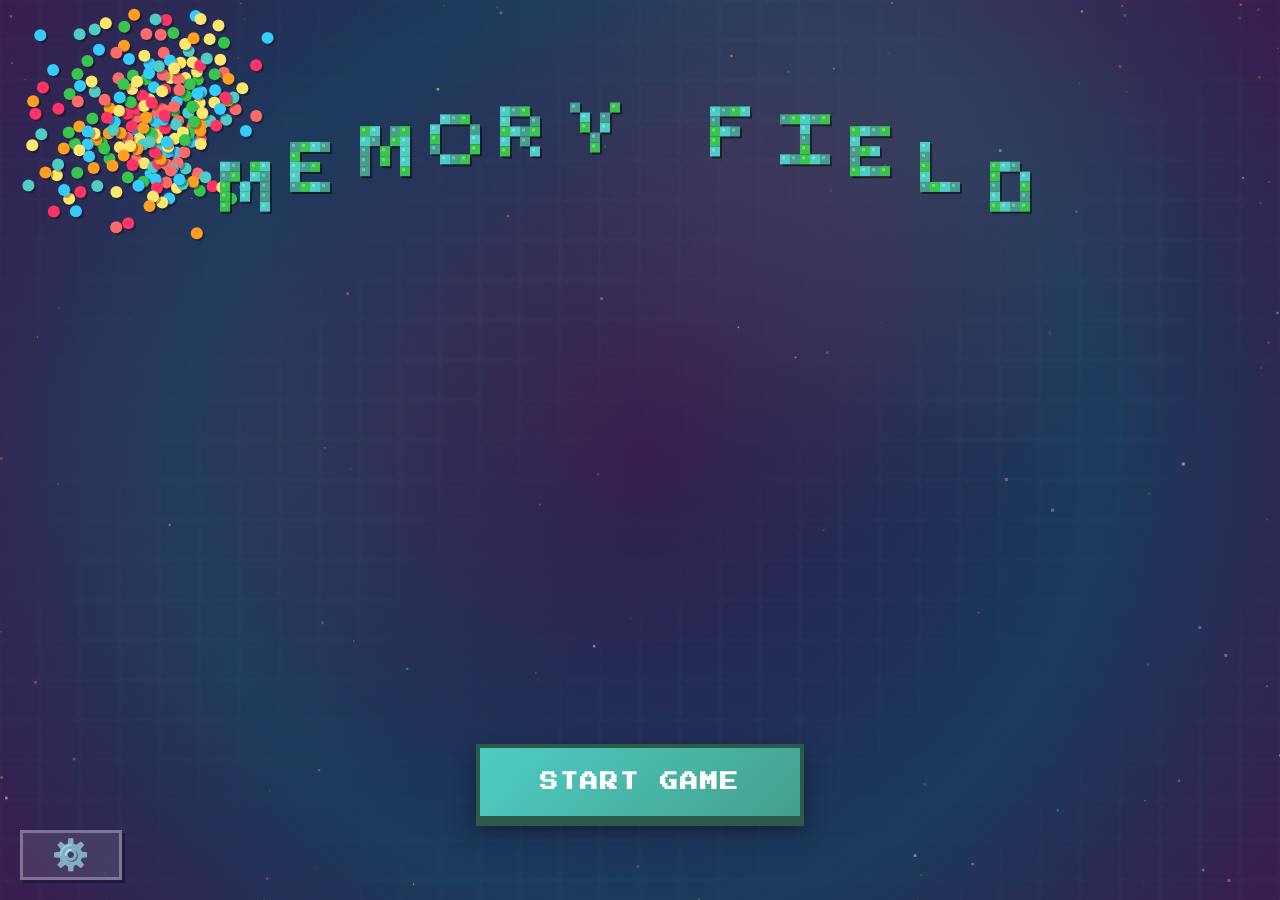
==== commit 6b4430da: "Сборка 1.0.0 от 2026-10-14 17:30" ====
--- a/index.html
+++ b/index.html
@@ -4,7 +4,7 @@
     <meta charset="UTF-8" />
     <meta name="viewport" content="width=device-width, initial-scale=1.0, maximum-scale=1.0, user-scalable=no" />
     <title>Поле памяти | Memory Field</title>
-    <script type="module" crossorigin src="./assets/index-D2p0eHQq.js"></script>
+    <script type="module" crossorigin src="./assets/index-DYSUEm62.js"></script>
     <link rel="stylesheet" crossorigin href="./assets/index-Cg89pp_t.css">
   </head>
   <body>
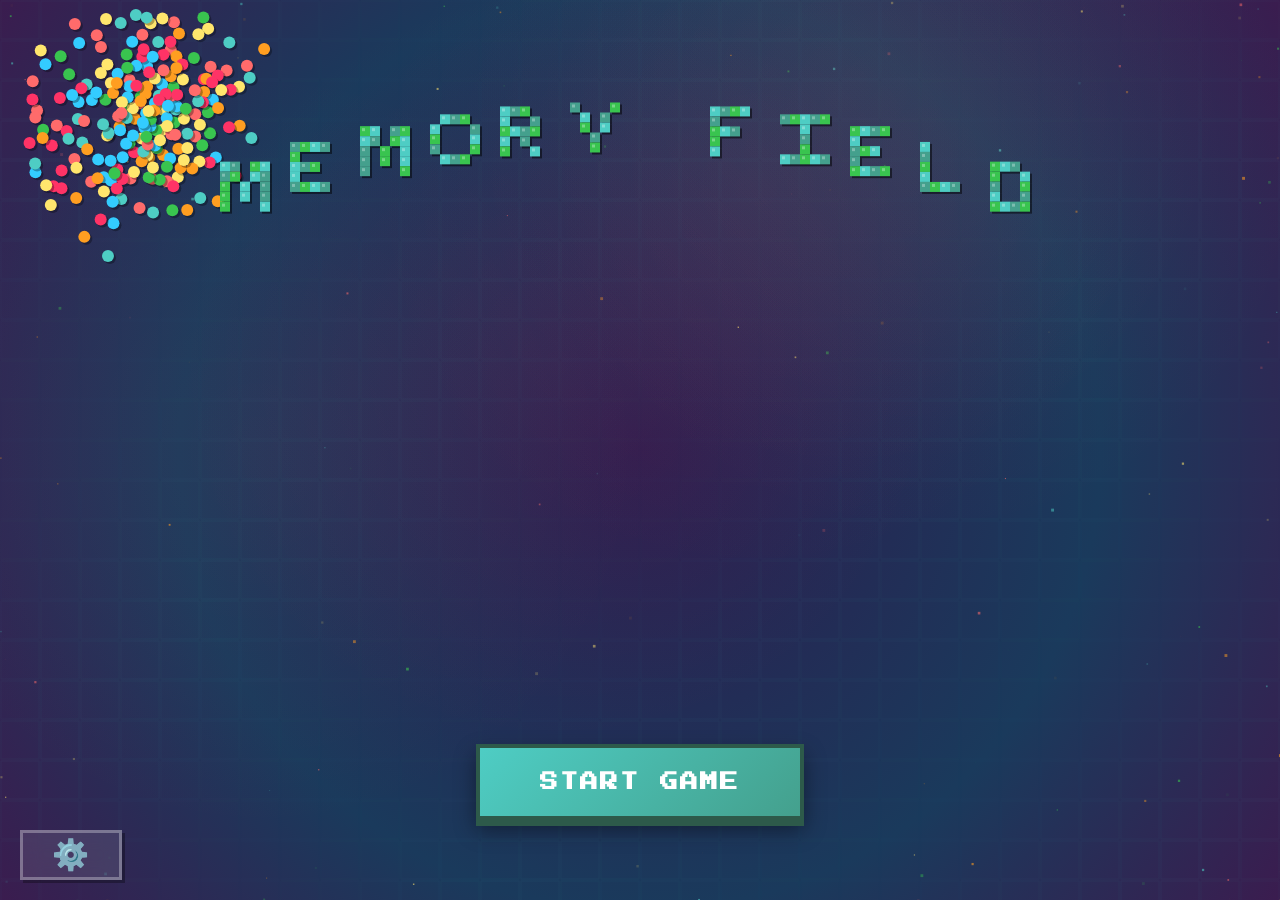
==== commit 9a3bf6c3: "Сборка 1.0.0 от 2026-10-14 17:48" ====
--- a/index.html
+++ b/index.html
@@ -4,8 +4,8 @@
     <meta charset="UTF-8" />
     <meta name="viewport" content="width=device-width, initial-scale=1.0, maximum-scale=1.0, user-scalable=no" />
     <title>Поле памяти | Memory Field</title>
-    <script type="module" crossorigin src="./assets/index-DYSUEm62.js"></script>
-    <link rel="stylesheet" crossorigin href="./assets/index-Cg89pp_t.css">
+    <script type="module" crossorigin src="./assets/index-BWqnguO5.js"></script>
+    <link rel="stylesheet" crossorigin href="./assets/index-BHod1etN.css">
   </head>
   <body>
     <canvas id="gameCanvas"></canvas>
@@ -66,7 +66,7 @@
                     </div>
 
                     <!-- Содержимое альбома справа -->
-                    <div class="album-content" id="album-content" style="flex: 1; padding: 4px 12px 12px; overflow-y: auto;">
+                    <div class="album-content" id="album-content" style="flex: 1; padding: 0 12px 12px; overflow-y: auto;">
                     </div>
                 </div>
             </div>
--- a/assets/index-BHod1etN.css
+++ b/assets/index-BHod1etN.css
@@ -0,0 +1 @@
+:root{--cursor-default: url([data-uri]) 16 16, auto;--cursor-pointer: url([data-uri]) 16 16, pointer}*{margin:0;padding:0;box-sizing:border-box;user-select:none;-webkit-user-select:none;-moz-user-select:none;-ms-user-select:none}body,html{width:100%;height:100%;overflow:hidden;overscroll-behavior:none;overscroll-behavior-y:contain;background-color:#0f0f13;touch-action:none;cursor:var(--cursor-default);image-rendering:pixelated;image-rendering:crisp-edges;-webkit-touch-callout:none}@font-face{font-family:"Press Start 2P";src:url(./PressStart2P-Regular-2BZhbCiP.ttf) format("truetype");font-weight:400;font-style:normal;font-display:swap}body,button,select,input,.hud-btn,.level-select-hud,#ui-layer{font-family:"Press Start 2P",cursive}.rotate-screen{position:fixed;top:0;left:0;width:100%;height:100%;background:linear-gradient(135deg,#1a1a2e,#16213e,#0f0f1a);display:flex;flex-direction:column;justify-content:center;align-items:center;z-index:10000;text-align:center;padding:20px}.rotate-screen.hidden{display:none!important}.rotate-screen .rotate-icon{font-size:80px;margin-bottom:30px;animation:rotate-bounce 2s ease-in-out infinite}.rotate-screen h2{font-size:24px;margin-bottom:15px;color:#4ecdc4;text-shadow:2px 2px 0 rgba(0,0,0,.5)}.rotate-screen p{font-size:14px;color:#fffc;margin-bottom:30px;line-height:1.6}.rotate-screen .rotate-arrow{font-size:60px;color:#ffe66d;animation:rotate-spin 3s linear infinite}@keyframes rotate-bounce{0%,to{transform:translateY(0)}50%{transform:translateY(-20px)}}@keyframes rotate-spin{0%{transform:rotate(0)}to{transform:rotate(360deg)}}button,select,input[type=range],.hud-btn,.level-select-hud{cursor:var(--cursor-pointer)!important}#gameCanvas{display:block;position:fixed;top:0;left:0;width:100vw!important;height:100vh!important;image-rendering:auto!important;-webkit-image-rendering:auto!important}#gameCanvas.pixelated{image-rendering:pixelated!important;image-rendering:crisp-edges!important;-webkit-image-rendering:pixelated!important}body.playing #gameCanvas{cursor:none}#ui-layer{position:absolute;top:0;left:0;width:100%;height:100%;padding-top:env(safe-area-inset-top,0);padding-bottom:env(safe-area-inset-bottom,0);padding-left:env(safe-area-inset-left,0);padding-right:env(safe-area-inset-right,0);box-sizing:border-box;pointer-events:none;display:flex;flex-direction:column;justify-content:center;align-items:center;color:#fff;font-family:Segoe UI,Tahoma,Geneva,Verdana,sans-serif}#settings-btn,#main-menu-btn,#restart-level-btn,#btn-next-level{position:absolute;width:60px;height:50px;border-radius:0;pointer-events:auto;display:none;align-items:center;justify-content:center;font-size:30px;transition:all .2s ease;z-index:1000;box-shadow:3px 3px #0000004d;padding-top:13px}#settings-btn{bottom:20px;left:20px;background:#ffffff1a;border:3px solid rgba(255,255,255,.3);display:flex;-webkit-backdrop-filter:blur(10px);backdrop-filter:blur(10px)}#main-menu-btn{bottom:19px;left:130px;background:linear-gradient(135deg,#4ecdc4,#44a08d);border:3px solid #2d5a4a}#restart-level-btn{bottom:80px;left:20px;background:#ffffff1a;border:3px solid rgba(255,255,255,.3)}#restart-level-btn.visible,#btn-next-level.visible{display:flex}#btn-next-level{bottom:80px;left:130px;background:linear-gradient(135deg,#4ecdc4,#44a08d);border:3px solid #2d5a4a}#btn-next-level.visible{animation:pulse-next-btn 2s ease-in-out infinite}@keyframes pulse-next-btn{0%,to{box-shadow:3px 3px #0000004d;transform:scale(1)}50%{box-shadow:0 0 30px #4ecdc499,3px 3px #0000004d;transform:scale(1.08)}}#settings-btn:hover,#main-menu-btn:hover,#restart-level-btn:hover,#btn-next-level:hover{text-shadow:none;transform:scale(1.1);box-shadow:4px 4px #0006}#btn-next-level:hover,#main-menu-btn:hover{background:linear-gradient(135deg,#5dfdf4,#4ecdc4)}#settings-btn:hover,#restart-level-btn:hover{background:#fff3;border-color:#fff9}#settings-btn:active,#main-menu-btn:active,#restart-level-btn:active,#btn-next-level:active{transform:scale(.95);box-shadow:2px 2px #0000004d}.modal{position:fixed;top:50%;left:50%;transform:translate(-50%,-50%) scale(.95);background:#0f0f194d;backdrop-filter:blur(6px);-webkit-backdrop-filter:blur(6px);border-radius:0;border:4px solid #4ECDC4;box-shadow:0 0 0 4px #4ecdc433,0 20px 60px #00000080;padding:40px;width:500px;height:600px;max-width:90vw;max-height:90vh;overflow-y:auto;opacity:0;pointer-events:none;visibility:hidden;transition:all .2s ease;z-index:2000;image-rendering:pixelated;font-family:"Press Start 2P",cursive}.modal.active{opacity:1;transform:translate(-50%,-50%) scale(1);pointer-events:auto;visibility:visible}.modal-overlay{position:fixed;top:0;left:0;width:100%;height:100%;background:#0000;-webkit-backdrop-filter:blur(6px);backdrop-filter:blur(6px);opacity:0;pointer-events:none;transition:opacity .3s ease;z-index:1999}.modal-overlay.active{opacity:1;pointer-events:auto}#confirm-menu-modal,#confirm-restart-modal,#confirm-constructor-clear-modal,#confirm-my-levels-delete-modal,#community-submit-modal{width:420px;height:auto;padding:28px;background:#0f0f194d;backdrop-filter:blur(6px);-webkit-backdrop-filter:blur(6px);overflow:hidden;z-index:10001}#confirm-menu-modal .modal-content,#confirm-restart-modal .modal-content,#confirm-constructor-clear-modal .modal-content,#confirm-my-levels-delete-modal .modal-content,#community-submit-modal .modal-content{text-align:center;padding:0;border-radius:0;box-shadow:none;background:transparent;gap:15px}#confirm-menu-modal h3,#confirm-restart-modal h3,#confirm-constructor-clear-modal h3,#confirm-my-levels-delete-modal h3,#community-submit-modal h3{font-size:18px;font-weight:700;color:#4ecdc4;margin:0 0 12px;text-shadow:2px 2px 0 rgba(0,0,0,.3);letter-spacing:1px;line-height:1.5}#confirm-menu-modal p,#confirm-restart-modal p,#confirm-constructor-clear-modal p,#confirm-my-levels-delete-modal p,#community-submit-modal p{font-size:12px;color:#fffc;margin:0 0 24px;line-height:1.6}.modal-buttons{display:flex;gap:15px;justify-content:center}.modal-btn-confirm,.modal-btn-cancel{min-width:120px;padding:12px 24px;font-size:12px;font-weight:600;border-radius:0;cursor:var(--cursor-pointer)!important;transition:all .2s ease;box-shadow:0 4px #0000004d;line-height:1.6}.modal-btn-confirm{background:linear-gradient(135deg,#4ecdc4,#44a08d);color:#fff;border:2px solid #2d5a4a}.modal-btn-cancel{background:#ffffff1a;color:#fff;border:2px solid rgba(255,255,255,.3)}.modal-btn-confirm:hover,.modal-btn-cancel:hover{transform:translateY(-2px);box-shadow:0 6px #00000059}.modal-btn-cancel:hover{background:#fff3}.modal-btn-confirm:active,.modal-btn-cancel:active{transform:translateY(2px);box-shadow:0 2px #0000004d}.modal-header{display:flex;justify-content:space-between;align-items:center;margin-bottom:20px;padding-bottom:15px;border-bottom:1px solid rgba(255,255,255,.1);gap:15px}.modal-title{font-size:22px;font-weight:700;letter-spacing:2px;background:linear-gradient(90deg,#ff6b6b,#ffe66d,#4ecdc4);-webkit-background-clip:text;-webkit-text-fill-color:transparent;margin:0;text-shadow:2px 2px 0 rgba(0,0,0,.3);line-height:1.4}#confirm-my-levels-delete-modal h3,#confirm-my-levels-delete-modal .modal-title,#community-submit-modal .modal-title{background:none;-webkit-background-clip:initial;-webkit-text-fill-color:#4ECDC4!important;color:#4ecdc4!important;text-shadow:0 0 10px rgba(78,205,196,.35)}#level-select-title{font-size:36px!important}.modal-close{width:40px;height:40px;border-radius:0;background:#ff646433;border:3px solid rgba(255,100,100,.5);color:#fff;font-size:24px;cursor:var(--cursor-pointer)!important;display:flex;align-items:center;justify-content:center;transition:all .2s ease;line-height:1}.modal-close:hover{background:#ff646466;border-color:#ff6464cc;transform:scale(1.05)}.modal-section{margin-bottom:25px}.modal-section-title{font-size:14px;font-weight:600;color:#4ecdc4;margin-bottom:15px;letter-spacing:1px;text-transform:uppercase;text-shadow:2px 2px 0 rgba(78,205,196,.3);line-height:1.6}.setting-row{display:flex;justify-content:space-between;align-items:center;margin-bottom:15px;padding:10px 0}.setting-label{font-size:12px;color:#fff;font-weight:600;line-height:1.8;text-shadow:2px 2px 0 rgba(0,0,0,.3)}.toggle-switch{position:relative;width:90px;height:38px;background:#ffffff1a;border:3px solid rgba(255,255,255,.3);border-radius:0;cursor:var(--cursor-pointer)!important;transition:background .2s ease;overflow:hidden;padding:4px;box-sizing:border-box}.toggle-switch.active{background:linear-gradient(90deg,#4ecdc4,#44a08d);border-color:#4ecdc4}.toggle-switch:after{content:"";position:absolute;top:2px;left:3px;width:36px;height:28px;background:#fff;border-radius:0;border:2px solid rgba(0,0,0,.3);transition:transform .2s ease;box-sizing:border-box}.toggle-switch.active:after{transform:translate(42px)}.toggle-switch span{font-size:11px;font-weight:700}.setting-slider{width:150px;height:24px;border-radius:0;background:#ffffff1a;border:2px solid rgba(255,255,255,.2);outline:none;-webkit-appearance:none;-moz-appearance:none;appearance:none;cursor:var(--cursor-pointer)!important;padding:0}.setting-slider::-webkit-slider-thumb,.setting-slider::-moz-range-thumb{width:20px;height:20px;border-radius:0;background:linear-gradient(135deg,#4ecdc4,#44a08d);cursor:var(--cursor-pointer)!important;border:2px solid rgba(0,0,0,.3);box-shadow:2px 2px #0000004d}.setting-value{min-width:60px;text-align:right;font-size:12px;color:#4ecdc4;font-weight:700;text-shadow:2px 2px 0 rgba(0,0,0,.3);line-height:1.5}.modal-btn{padding:18px 32px;font-size:12px;border:4px solid #2d5a4a;border-radius:0;background:linear-gradient(135deg,#4ecdc4,#44a08d);color:#fff;cursor:var(--cursor-pointer)!important;font-weight:600;letter-spacing:1px;text-transform:uppercase;transition:all .2s ease;box-shadow:0 4px #2d5a4a,0 10px 20px #0006;margin-top:10px;width:100%;line-height:1.6}.modal-btn:hover{transform:translateY(-2px);box-shadow:0 6px #2d5a4a,0 15px 30px #00000080;background:linear-gradient(135deg,#5dfdf4,#4ecdc4)}.modal-btn:active{transform:translateY(4px);box-shadow:0 2px #2d5a4a,0 5px 10px #0006}.modal-btn.secondary{background:#ffffff1a;border:3px solid rgba(255,255,255,.3);box-shadow:0 4px #0000004d}.modal-btn.secondary:hover{background:#fff3;border-color:#ffffff80}.mute-btn{width:50px;height:44px;border-radius:0;background:#ffffff1a;border:3px solid rgba(255,255,255,.2);cursor:var(--cursor-pointer)!important;display:flex;align-items:center;justify-content:center;transition:all .2s ease;flex-shrink:0;padding:0}.mute-btn svg{width:28px;height:28px;stroke:#fff}.mute-btn:hover{background:#fff3;border-color:#fff6;transform:scale(1.05)}.mute-btn:hover svg{stroke:#4ecdc4}.mute-btn:active{transform:scale(.95)}.mute-btn.muted{background:#ff64644d;border-color:#ff646480}.mute-btn.muted svg{stroke:#ff6b6b}.screen{pointer-events:auto;text-align:center;background:#0f0f13d9;padding:50px;border-radius:24px;backdrop-filter:blur(12px);-webkit-backdrop-filter:blur(12px);border:1px solid rgba(255,255,255,.1);box-shadow:0 20px 50px #00000080;transition:opacity .3s ease}#start-screen{background:transparent;-webkit-backdrop-filter:none;backdrop-filter:none;border:none;box-shadow:none;padding:0;display:flex;flex-direction:column;justify-content:flex-end;align-items:center;width:100%;height:100%;position:absolute;top:0;left:0;pointer-events:none}#start-screen>*{pointer-events:auto}#game-title{display:none;-webkit-user-select:none;user-select:none;cursor:var(--cursor-default)!important;position:relative}#game-subtitle{display:none}@keyframes titleGlow{0%,to{filter:brightness(1)}50%{filter:brightness(1.2)}}#btn-start{padding:25px 60px;font-size:18px;border:4px solid #2d5a4a;border-radius:0;background:linear-gradient(135deg,#4ecdc4,#44a08d);color:#fff;cursor:var(--cursor-pointer)!important;font-weight:600;letter-spacing:2px;text-transform:uppercase;transition:all .2s ease;box-shadow:0 6px #2d5a4a,0 10px 20px #0006;margin-bottom:80px;image-rendering:pixelated;align-self:center}#btn-start:hover{transform:translateY(-2px);box-shadow:0 8px #2d5a4a,0 15px 30px #00000080;background:linear-gradient(135deg,#5dfdf4,#4ecdc4)}#btn-start:active{transform:translateY(4px);box-shadow:0 2px #2d5a4a,0 5px 10px #0006}.hidden{display:none!important}#level-select-screen{position:fixed;top:0;left:0;width:100%;height:100%;z-index:9999;display:flex;justify-content:center;align-items:center;background:transparent!important;-webkit-backdrop-filter:none!important;backdrop-filter:none!important;border:none!important;box-shadow:none!important}#level-select-screen.hidden{display:none!important}#level-select-modal.modal{opacity:1!important;visibility:visible!important;transform:translate(-50%,-50%) scale(1)!important;pointer-events:auto!important;background:#0f0f194d;backdrop-filter:blur(6px);-webkit-backdrop-filter:blur(6px);border:4px solid #4ECDC4;box-shadow:0 0 0 4px #4ecdc433,0 20px 60px #00000080;overflow:hidden!important}#level-select-modal.my-levels-delete-modal-open{filter:blur(6px) brightness(.75);-webkit-filter:blur(6px) brightness(.75);pointer-events:none!important;-webkit-user-select:none;user-select:none}#level-select-modal.my-levels-delete-modal-open *{pointer-events:none!important;cursor:default!important}#level-select-modal.my-levels-delete-modal-open .main-tab-btn,#level-select-modal.my-levels-delete-modal-open .bottom-tab-btn,#level-select-modal.my-levels-delete-modal-open .album-tab,#level-select-modal.my-levels-delete-modal-open .level-card,#level-select-modal.my-levels-delete-modal-open .level-download-btn,#level-select-modal.my-levels-delete-modal-open .my-level-slot__delete-btn,#level-select-modal.my-levels-delete-modal-open .level-select-hud,#level-select-modal.my-levels-delete-modal-open #tab-constructor,#level-select-modal.my-levels-delete-modal-open .modal-close{pointer-events:none!important}#level-select-modal.my-levels-delete-modal-open #album-content{overflow-y:scroll!important;pointer-events:none!important}#level-select-modal.my-levels-delete-modal-open #album-content::-webkit-scrollbar,#level-select-modal.my-levels-delete-modal-open #album-content::-webkit-scrollbar-track,#level-select-modal.my-levels-delete-modal-open #album-content::-webkit-scrollbar-thumb{pointer-events:none!important}#level-select-modal.my-levels-delete-modal-open .my-level-slot__delete-btn:hover{background:#ff38382e!important;border-color:#ff5a5ad9!important;color:#ff6b6b!important;transform:none!important;box-shadow:2px 2px #00000040!important}#level-select-modal.my-levels-delete-modal-open .modal-close:hover{background:#ff646433!important;border-color:#ff646480!important;transform:none!important;box-shadow:none!important}#level-select-overlay.modal-overlay{opacity:1!important;pointer-events:auto!important;background:#0000;backdrop-filter:blur(6px);-webkit-backdrop-filter:blur(6px)}.level-card{background:transparent;border:none;border-radius:0;cursor:var(--cursor-pointer);transition:all .2s ease;text-align:center;position:relative;box-shadow:none;padding:8px;display:flex;flex-direction:column;align-items:center;min-height:200px;box-sizing:border-box;max-width:100%}.level-card:hover{background:#ffffff0d;transform:scale(1.05)}.level-card.my-level-slot:not(.occupied):not(.buyable):hover{background:transparent;transform:none;box-shadow:none}.level-card:active{transform:scale(.98)}.level-card.my-level-slot:not(.occupied):not(.buyable):active{transform:none}.level-card.completed{border-color:transparent;box-shadow:none}.level-card .level-preview{flex:1;display:flex;align-items:center;justify-content:center}.level-card .level-name{margin-top:auto;padding-top:8px;word-wrap:normal;overflow-wrap:normal;word-break:normal;-webkit-hyphens:manual;hyphens:manual;line-height:1.3;text-align:center;max-width:100%}.album-tabs-label{font-size:11px;color:#4ecdc4;text-align:center;margin-bottom:4px;padding-bottom:3px;border-bottom:1px solid rgba(78,205,196,.3);text-shadow:1px 1px 0 rgba(0,0,0,.5);line-height:1.4;display:flex;flex-direction:column;align-items:center;gap:2px}.album-tab{padding:10px 6px;margin-bottom:6px;background:#ffffff1a;border:2px solid rgba(255,255,255,.2);border-radius:0;cursor:var(--cursor-pointer);transition:all .2s ease;text-align:center;color:#fff;font-size:11px;line-height:1.3;white-space:nowrap}.album-tab:hover{background:#fff3;border-color:#fff6}.album-tab.active{background:linear-gradient(135deg,#4ecdc4,#44a08d);border-color:#2d5a4a;box-shadow:2px 2px #0000004d}.main-tabs-header{display:flex;gap:18px;justify-content:center;flex:1;align-items:center;margin-right:34px}#tab-constructor{margin-left:54px;margin-right:34px;padding:10px 22px;background:linear-gradient(135deg,#ff6b6b2e,#ffe66d24);border:2px solid rgba(255,253,107,.55);border-radius:0;color:#ffe66d;box-shadow:0 0 0 1px #ff6b6b26,2px 2px #0003;position:relative;text-transform:uppercase;letter-spacing:.5px}#tab-constructor:hover{background:linear-gradient(135deg,#ff6b6b47,#ffe66d38);border-color:#ff6b6bcc;transform:translateY(-2px) scale(1.03);box-shadow:0 0 18px #ff6b6b38,3px 3px #00000040;color:#fff}#tab-constructor.active{background:linear-gradient(135deg,#ff6b6b,#ffe66d);border-color:#ff6b6b;color:#1a1a1a;box-shadow:0 0 20px #ff6b6b59,2px 2px #00000040;text-shadow:none;transform:translateY(-1px)}.main-tab-btn{padding:10px 22px;font-size:11px;font-weight:600;background:#ffffff14;border:2px solid rgba(255,255,255,.2);border-radius:0;color:#fff9;cursor:var(--cursor-pointer)!important;transition:all .2s ease;box-shadow:2px 2px #00000026;text-transform:uppercase;letter-spacing:.5px;white-space:nowrap}.main-tab-btn:hover{background:#ffffff26;border-color:#fff6;transform:translateY(-2px);box-shadow:3px 3px #00000040;color:#fff}.main-tab-btn:active{transform:translateY(1px);box-shadow:1px 1px #00000026}.main-tab-btn.active{background:linear-gradient(135deg,#4ecdc4,#44a08d);border-color:#4ecdc4;color:#fff;box-shadow:0 0 15px #4ecdc466,2px 2px #0003;text-shadow:1px 1px 0 rgba(0,0,0,.3)}@media(max-width:768px){.main-tab-btn{padding:8px 14px;font-size:9px}}.bottom-tabs-inline{display:flex;flex-direction:column;gap:6px;margin-top:8px}.bottom-tab-btn{padding:10px;font-size:11px;font-weight:600;background:#ffffff14;border:2px solid rgba(255,255,255,.2);border-radius:0;color:#fff;cursor:var(--cursor-pointer)!important;transition:all .2s ease;box-shadow:2px 2px #00000026;text-transform:uppercase;letter-spacing:.5px;text-align:center;white-space:nowrap}.bottom-tab-btn:hover{background:#ffffff26;border-color:#4ecdc480;box-shadow:2px 2px #00000040;color:#4ecdc4}.bottom-tab-btn:active{transform:translateY(1px);box-shadow:1px 1px #00000026}.bottom-tab-btn.active{background:linear-gradient(135deg,#4ecdc4,#44a08d);border-color:#4ecdc4;color:#fff;box-shadow:0 0 12px #4ecdc466,2px 2px #0003;text-shadow:1px 1px 0 rgba(0,0,0,.3)}@media(max-width:768px){.bottom-tab-btn{padding:8px 6px;font-size:8px}}#daily-reward-modal{width:650px;height:auto;padding:25px}#daily-reward-modal .modal-content{padding:0;border-radius:0;box-shadow:none;background:transparent}#daily-reward-modal .modal-content h3{font-size:16px;color:#4ecdc4;margin:10px 0 15px;text-shadow:2px 2px 0 rgba(0,0,0,.3)}#daily-reward-modal .modal-content p{font-size:14px;margin:10px 0;line-height:1.6}#daily-reward-amount{font-size:24px!important;color:#ffe66d!important;text-shadow:2px 2px 0 rgba(0,0,0,.3)}#daily-reward-ok{margin-top:20px}#coin-reward-animation{animation:coinFloat 3s ease-out}@keyframes coinFloat{0%{opacity:0;transform:translateY(30px) scale(.8)}15%{opacity:1;transform:translateY(0) scale(1)}85%{opacity:1}to{opacity:0;transform:translateY(-20px) scale(1.05)}}#coin-reward-text{animation:coinPulse .6s ease-in-out 4}@keyframes coinPulse{0%,to{transform:scale(1)}50%{transform:scale(1.15)}}#coin-reward-icon svg{animation:coinSpin 1s ease-in-out 3}@keyframes coinSpin{0%,to{transform:rotateY(0)}50%{transform:rotateY(180deg)}}#coin-reward-arrow{animation:arrowBounce .8s ease-in-out infinite}@keyframes arrowBounce{0%,to{transform:translateY(0) translate(0)}50%{transform:translateY(-3px) translate(8px)}}#level-reward-panel{animation:rewardSlideIn .3s ease-out}@keyframes rewardSlideIn{0%{opacity:0;transform:translate(-20px)}to{opacity:1;transform:translate(0)}}.level-preview{width:100%;max-width:150px;aspect-ratio:1;margin:0 auto 10px;background:transparent;border-radius:0;display:flex;align-items:center;justify-content:center;position:relative;overflow:hidden;border:none;box-shadow:none}.level-preview canvas{width:100%!important;height:100%!important;max-width:none;max-height:none;image-rendering:pixelated;object-fit:contain}.level-name{font-size:13px;color:#fff;line-height:1.4;margin-top:10px;text-shadow:1px 1px 2px rgba(0,0,0,.5);-webkit-hyphens:auto;hyphens:auto;overflow-wrap:break-word;max-width:100%;text-align:center}.level-element-count{font-size:11px;color:#ffffff80;margin-top:4px}.lock-icon{position:absolute;top:50%;left:50%;transform:translate(-50%,-50%);font-size:40px;opacity:.6;pointer-events:none;z-index:10;filter:drop-shadow(0 0 10px rgba(0,0,0,.5))}.level-card.locked{opacity:.4;filter:grayscale(80%);pointer-events:none}.level-card.my-level-slot.buyable{pointer-events:auto;cursor:var(--cursor-pointer);opacity:1;filter:none}.level-card.my-level-slot.buyable:hover{opacity:1;filter:none}.level-card.locked .level-preview{opacity:.3}.level-card.locked .level-name,.level-card.locked .level-element-count{color:#fff6}.level-card.my-level-slot .level-element-count{min-height:14px}.level-card.my-level-slot .my-level-slot__price{position:absolute;left:50%;top:calc(50% + 42px);transform:translate(-50%);z-index:12;display:flex;align-items:center;gap:4px;font-size:14px;color:#ffe66d;text-shadow:-1px -1px 0 #000,1px -1px 0 #000,-1px 1px 0 #000,1px 1px 0 #000;pointer-events:none;line-height:1;white-space:nowrap}.level-card.my-level-slot.locked .level-preview{opacity:.3}.level-card.my-level-slot.buyable .my-level-slot__price{color:#ffe66d}.level-card.my-level-slot .my-level-slot__price-icon{width:18px;height:18px;image-rendering:pixelated;flex-shrink:0}.level-card.my-level-slot .level-preview{position:relative}.level-card.my-level-slot .my-level-slot__title-input{position:absolute;left:8px;right:8px;bottom:8px;z-index:13;width:calc(100% - 16px);height:28px;padding:6px 8px;border-radius:0;border:2px solid rgba(78,205,196,.35);background:#0f0f19d1;color:#fff;font-size:10px;line-height:1.4;text-align:center;outline:none;pointer-events:auto;box-sizing:border-box;box-shadow:2px 2px #0003}.level-card.my-level-slot .my-level-slot__title-input::placeholder{color:#ffffff73}.level-card.my-level-slot .my-level-slot__title-input:focus{border-color:#ffe66d;box-shadow:0 0 0 1px #ffe66d33,2px 2px #0003}.level-card .level-download-btn{position:absolute;top:8px;right:8px;background:#0009;border:2px solid rgba(78,205,196,.7);border-radius:6px;color:#4ecdc4;cursor:pointer;padding:4px;font-size:16px;z-index:10;width:35px;height:35px;display:flex;align-items:center;justify-content:center;-webkit-backdrop-filter:blur(2px);backdrop-filter:blur(2px);transition:all .2s ease}.level-card:not(.my-level-slot) .level-download-btn{left:8px;right:auto}.level-card.my-level-slot .level-download-btn{left:8px;right:auto}#community-submit-modal .community-submit-nick{width:100%;box-sizing:border-box}.level-card.my-level-slot .my-level-slot__submit-btn{top:50px}.level-card .level-download-btn:hover{background:#000000b3;border-color:#4ecdc4;transform:scale(1.1)}.level-card .level-download-btn:active{transform:scale(.95)}.level-card.my-level-slot__delete-btn,.level-card .my-level-slot__delete-btn{position:absolute;top:7px;right:7px;left:auto;width:24px;height:24px;padding:0;border-radius:0;display:flex;align-items:center;justify-content:center;z-index:11;background:#ff38382e;border:2px solid rgba(255,90,90,.85);color:#ff6b6b;font-size:12px;font-family:Arial,sans-serif;font-weight:700;line-height:1;box-shadow:2px 2px #00000040;-webkit-backdrop-filter:blur(2px);backdrop-filter:blur(2px);cursor:var(--cursor-pointer)!important;transition:all .2s ease}.level-card .my-level-slot__delete-btn:hover{background:#ff383852;border-color:#ff6b6b;color:#fff;transform:scale(1.08)}.level-card .my-level-slot__delete-btn:active{transform:scale(.95);box-shadow:1px 1px #00000040}.level-card.available-next{animation:pulse-available 2s ease-in-out infinite}@keyframes pulse-available{0%,to{box-shadow:none}50%{box-shadow:0 0 25px #4ecdc480}}.completed-badge{position:absolute;top:5px;right:5px;font-size:16px;color:#ffe66d;text-shadow:0 0 8px rgba(255,230,109,.8);z-index:10}.levels-grid{display:grid;grid-template-columns:repeat(4,1fr);gap:20px;width:100%;max-width:100%}.my-levels-grid{grid-template-columns:repeat(4,1fr)}#hud{position:absolute;top:20px;left:50%;transform:translate(-50%);pointer-events:none;z-index:100;display:flex;align-items:center;gap:16px;width:max-content}#progress-bar-container{display:flex;align-items:center;flex-shrink:0}.hud-boosters{display:flex;flex-direction:row;gap:6px;pointer-events:auto;align-items:center;flex-shrink:0}.hud-booster-btn{width:42px;height:42px;background:#0f0f1980;border:2px solid rgba(78,205,196,.4);border-radius:10px;backdrop-filter:blur(6px);-webkit-backdrop-filter:blur(6px);display:flex;align-items:center;justify-content:center;cursor:pointer;transition:border-color .2s,background .2s,transform .1s;-webkit-user-select:none;user-select:none;position:relative}.hud-booster-btn img{width:28px;height:28px;image-rendering:pixelated;object-fit:contain;pointer-events:none}.hud-booster-btn .autofill-icon{font-size:16px;color:#1a1a1a;pointer-events:none;text-shadow:0 0 6px rgba(255,255,255,.3),1px 1px 0 rgba(255,255,255,.2)}body.playing .hud-booster-btn .autofill-icon{font-size:11px}.hud-booster-btn:hover{border-color:#4ecdc4;background:#4ecdc426;transform:scale(1.08);color:#fff}.hud-booster-btn:active{transform:scale(.95)}.hud-booster-btn.booster-active{border-color:#4ecdc4;background:#4ecdc440;color:#4ecdc4;box-shadow:0 0 10px #4ecdc480}.hud-booster-btn.booster-empty{border-color:#ffffff26;cursor:default;opacity:.4}.hud-booster-btn.booster-empty:hover{border-color:#ffffff26;background:#0f0f1980;transform:none;opacity:.4}.hud-booster-timer{position:absolute;top:50%;left:50%;transform:translate(-50%,-50%);font-size:16px;color:#ffe66d;text-shadow:0 0 6px rgba(0,0,0,.9),0 0 12px rgba(78,205,196,.5);white-space:nowrap;pointer-events:none;font-weight:700;z-index:10}#progress-bar-track{width:400px;max-width:60vw;height:28px;background:#0f0f1980;border:3px solid #4ECDC4;border-radius:14px;overflow:visible;backdrop-filter:blur(6px);-webkit-backdrop-filter:blur(6px);box-shadow:0 0 15px #4ecdc466;position:relative}#progress-bar-fill{height:100%;width:0%;background:linear-gradient(90deg,#4ecdc4,#ffe66d,#ff6b6b);border-radius:11px;transition:width .3s ease;box-shadow:0 0 12px #4ecdc4b3}#progress-bar-text{position:absolute;top:50%;left:50%;transform:translate(-50%,-50%);font-size:12px;color:#ffe66d;font-family:"Press Start 2P",cursive;letter-spacing:0;line-height:1;text-shadow:-1px -1px 0 #000,1px -1px 0 #000,-1px 1px 0 #000,1px 1px 0 #000,0 0 4px rgba(78,205,196,.35);white-space:nowrap;z-index:10;pointer-events:none}.level-select-hud{position:absolute;top:0;right:20px;padding:10px 20px;font-size:14px;background:#ffffff1a;color:#fff;border:1px solid rgba(255,255,255,.3);border-radius:12px;pointer-events:auto;cursor:var(--cursor-pointer)!important;outline:none}.level-select-hud option{background-color:#14141e;color:#fff}.level-select-hud:hover{background:#fff3;transform:scale(1.05)}.hud-btn{position:absolute;top:0;right:180px;padding:10px 15px;font-size:18px;background:#ffffff1a;color:#fff;border:1px solid rgba(255,255,255,.3);border-radius:12px;cursor:var(--cursor-pointer)!important;pointer-events:auto;transition:all .2s ease;width:auto;height:auto}.hud-btn:hover{background:#fff3;transform:scale(1.1)}h1,h2{font-size:42px;margin-bottom:15px;font-weight:300;letter-spacing:3px;background:linear-gradient(90deg,#ff6b6b,#ffe66d,#4ecdc4);-webkit-background-clip:text;-webkit-text-fill-color:transparent}p{color:#a0a0b0;margin-bottom:30px;font-size:18px;letter-spacing:1px}button{padding:16px 48px;font-size:18px;border:none;border-radius:50px;background:#4ecdc4;color:#0f0f13;cursor:var(--cursor-pointer)!important;font-weight:600;letter-spacing:1px;text-transform:uppercase;transition:all .2s ease;pointer-events:auto;box-shadow:0 0 20px #4ecdc44d}button:hover{transform:scale(1.05);box-shadow:0 0 30px #4ecdc499;background:#5dfdf4}button:active{transform:scale(.95)}#preview-modal{background:#000000d9;display:flex;justify-content:center;align-items:center;z-index:2000}.modal-content{padding:30px;border-radius:20px;text-align:center;box-shadow:0 10px 40px #00000080;max-width:90vw;display:flex;flex-direction:column;align-items:center;gap:20px}.modal-content h3{margin:0;color:#333;font-size:1.5rem}#previewCanvas{background:#f0f0f0;border-radius:10px;box-shadow:inset 0 2px 10px #0000001a;max-width:100%}#btn-close-preview{padding:12px 30px;font-size:1.1rem;background:#f36;color:#fff;border:none;border-radius:30px;cursor:var(--cursor-pointer)!important;transition:transform .2s,background .2s}#btn-close-preview:hover{background:#e62e5c;transform:scale(1.05)}#dev-toggle{display:none!important;position:fixed;bottom:10px;right:10px;z-index:10000;background:#000000b3;color:#fff;border:1px solid #555;padding:8px 12px;border-radius:5px;cursor:var(--cursor-pointer)!important;font-family:monospace;font-size:14px;transition:background .2s}#dev-toggle:hover{background:#323232e6}#dev-panel{display:none!important;position:fixed;bottom:50px;right:10px;width:320px;max-height:80vh;overflow-y:auto;background:#141419f2;color:#4ecdc4;border:1px solid #4ecdc4;z-index:10000;padding:15px;font-family:monospace;border-radius:8px;box-shadow:0 0 15px #4ecdc433;text-align:left}#dev-panel h3{margin-top:0;color:#fff;border-bottom:1px solid #555;padding-bottom:8px;font-size:16px}.dev-section{margin-bottom:15px;border-bottom:1px dashed #444;padding-bottom:10px}.dev-section h4{margin:0 0 10px;color:#aaa;font-size:14px}.dev-section button{background:#333;color:#fff;border:1px solid #555;padding:6px 10px;margin:2px;cursor:var(--cursor-pointer)!important;border-radius:4px;font-family:monospace;font-size:12px;transition:background .2s}.dev-section button:hover{background:#4ecdc4;color:#000;border-color:#4ecdc4}.dev-section select{background:#222;color:#fff;border:1px solid #555;padding:5px;border-radius:4px;font-family:monospace;margin-bottom:5px;width:100%}.dev-section input[type=range]{width:100%;margin-top:5px}.dev-section label{font-size:12px;color:#ddd}#album-tabs::-webkit-scrollbar,#album-content::-webkit-scrollbar,.constructor-sidebar::-webkit-scrollbar{width:12px}#album-tabs::-webkit-scrollbar-track,#album-content::-webkit-scrollbar-track,.constructor-sidebar::-webkit-scrollbar-track{background:#0000004d;border:1px solid rgba(255,255,255,.1)}#album-tabs::-webkit-scrollbar-thumb,#album-content::-webkit-scrollbar-thumb,.constructor-sidebar::-webkit-scrollbar-thumb{background:linear-gradient(180deg,#4ecdc4,#44a08d);border:2px solid rgba(0,0,0,.3);border-radius:0;box-shadow:2px 2px #0000004d}#album-tabs::-webkit-scrollbar-thumb:hover,#album-content::-webkit-scrollbar-thumb:hover,.constructor-sidebar::-webkit-scrollbar-thumb:hover{background:linear-gradient(180deg,#5dfdf4,#4ecdc4)}#album-tabs::-webkit-scrollbar-thumb:active,#album-content::-webkit-scrollbar-thumb:active{background:linear-gradient(180deg,#3dbdb4,#3a8a7a);box-shadow:1px 1px #0000004d}#album-tabs,#album-content,.constructor-sidebar{scrollbar-width:thin;scrollbar-color:#4ECDC4 rgba(0,0,0,.3)}#album-content{overflow-x:hidden;overflow-y:auto}.constructor-screen{position:fixed;top:0;right:0;bottom:0;left:0;z-index:10000;display:flex;flex-direction:column;background:#0f0f13;color:#fff;pointer-events:auto;overflow:hidden}.constructor-screen.constructor-modal-open .constructor-workspace,.constructor-screen.constructor-modal-open .constructor-topbar{filter:blur(6px);pointer-events:none;-webkit-user-select:none;user-select:none}.constructor-screen.hidden{display:none!important}.constructor-topbar{display:flex;align-items:center;gap:16px;padding:12px 16px;height:68px;border-bottom:2px solid rgba(78,205,196,.25);background:#0f0f13;backdrop-filter:none;-webkit-backdrop-filter:none}.constructor-back-btn{width:140px;padding:12px 14px;border-radius:0;background:linear-gradient(135deg,#ff6b6b38,#ffe66d2e);border:2px solid rgba(255,107,107,.6);color:#ffe66d;font-size:11px;box-shadow:2px 2px #00000040;text-align:center}.constructor-back-btn:hover{background:linear-gradient(135deg,#ff6b6b52,#ffe66d3d);border-color:#ff6b6bd9;transform:translateY(-2px)}.constructor-title-wrap{display:flex;flex-direction:column;gap:6px;min-width:0}.constructor-title-row{display:flex;align-items:center;gap:10px;min-width:0}.constructor-title{margin:0;font-size:18px;font-family:"Press Start 2P",cursive;background:linear-gradient(90deg,#ff6b6b,#ffe66d,#4ecdc4);-webkit-background-clip:text;background-clip:text;-webkit-text-fill-color:transparent}.constructor-help-btn{width:auto;min-width:34px;height:34px;padding:0 10px;border-radius:0;border:2px solid rgba(78,205,196,.55);background:linear-gradient(135deg,#4ecdc433,#44a08d2e);color:#4ecdc4;font-size:14px;line-height:1;box-shadow:2px 2px #00000038;flex:0 0 auto}.constructor-help-btn:hover{background:linear-gradient(135deg,#4ecdc452,#44a08d42);border-color:#4ecdc4;transform:translateY(-1px);color:#5dfdf4}.constructor-help-btn:active{transform:translateY(1px)}.constructor-help-modal{position:fixed;z-index:20050;width:min(92vw,520px);height:auto;padding:22px;background:#0f0f13f5;border:3px solid rgba(78,205,196,.55);box-shadow:0 0 0 2px #00000059,0 18px 50px #0000008c,0 0 24px #4ecdc424;overflow:hidden}.constructor-help-modal__content{padding:0;background:transparent;box-shadow:none;border-radius:0;gap:14px;overflow:hidden}.constructor-help-modal__header{position:relative;display:flex;align-items:flex-start;justify-content:flex-start;gap:12px;min-height:38px;padding-right:50px}.constructor-help-modal__title{margin:0;font-size:16px;font-weight:700;color:#4ecdc4;line-height:1.4;letter-spacing:0;text-shadow:none;background:none;-webkit-text-fill-color:#4ECDC4}.constructor-help-modal__close{position:absolute;top:0;right:0;width:38px;height:38px;padding:0;border-radius:0;font-size:14px}.constructor-help-modal__tabs{display:flex;gap:8px;flex-wrap:wrap}.constructor-help-tab{flex:1 1 0;min-width:110px;min-height:64px;padding:4px 8px 2px;border-radius:0;border:2px solid rgba(255,255,255,.16);background:#ffffff0f;color:#ffffffb8;font-size:30px;font-weight:700;line-height:1;box-shadow:2px 2px #0000002e}.constructor-help-tab.active{border-color:#4ecdc4;background:linear-gradient(135deg,#4ecdc4,#44a08d);color:#fff}.constructor-help-modal__body{min-height:180px;padding:16px;border:2px solid rgba(78,205,196,.22);background:#ffffff0a}.constructor-help-page-title{margin:0 0 12px;font-size:12px;color:#ffe66d;line-height:1.5}.constructor-help-page-text{margin:0;font-size:11px;color:#ffffffd1;line-height:1.8;white-space:pre-line}.constructor-help-list{display:flex;flex-direction:column;gap:8px}.constructor-help-item{display:flex;align-items:center;gap:10px;min-height:44px;font-size:11px;line-height:1.25;color:#ffffffd1;text-align:left}.constructor-help-item__icon{flex:0 0 34px;width:34px;height:34px;object-fit:contain;image-rendering:pixelated;display:block;align-self:center;margin-top:0;margin-bottom:0}.constructor-help-item__text{flex:1 1 auto;min-width:0;display:flex;align-items:center;justify-content:flex-start;text-align:left;min-height:34px}@media(max-width:520px){.constructor-topbar{gap:10px;height:auto;min-height:68px;padding:10px 12px;align-items:flex-start}.constructor-title-row{flex-wrap:wrap}.constructor-title{font-size:14px}.constructor-help-btn{width:30px;height:30px;font-size:13px}.constructor-help-modal{width:min(94vw,520px);padding:16px}.constructor-help-modal__tabs{flex-direction:column}.constructor-help-tab{min-width:0}.constructor-help-modal__body{min-height:160px;padding:14px}}.constructor-subtitle{margin:0;font-size:11px;color:#ffffffb3;line-height:1.5;display:none}.constructor-workspace{flex:1;min-height:0;display:flex;gap:0;padding:0;box-sizing:border-box;width:100%}.constructor-sidebar{width:280px;min-width:280px;max-width:280px;flex-shrink:0;display:flex;flex-direction:column;gap:12px;padding:16px;background:linear-gradient(180deg,#171722,#101018);border-right:2px solid rgba(78,205,196,.28);box-shadow:6px 0 18px #00000059;overflow-y:auto;position:relative;z-index:2}.constructor-art-panel{display:flex;flex-direction:column;gap:12px}.constructor-name-panel{display:flex;flex-direction:column;gap:12px;margin-bottom:14px}.constructor-tiles-panel{display:flex;flex-direction:column;gap:14px;margin-top:14px}.constructor-field-label{font-size:11px;color:#4ecdc4;line-height:1.5;letter-spacing:.5px;text-transform:uppercase}.constructor-name-input{width:100%;padding:12px 14px;border-radius:0;border:2px solid rgba(78,205,196,.35);background:#ffffff0f;color:#fff;font-size:11px;line-height:1.6;box-shadow:2px 2px #0003;outline:none}.constructor-name-input::placeholder{color:#ffffff73}.constructor-name-input:focus{border-color:#ffe66d;box-shadow:0 0 0 1px #ffe66d33,2px 2px #0003}.constructor-tiles-grid{display:grid;grid-template-columns:repeat(3,minmax(0,1fr));gap:10px;width:100%}.constructor-tiles-panel{gap:14px;margin-top:14px}.constructor-tile{position:relative;width:100%;aspect-ratio:1 / 1;padding:0;border-radius:0;border:2px solid rgba(255,255,255,.16);background:#ffffff0d;box-shadow:2px 2px #0003;display:flex;align-items:stretch;justify-content:stretch;overflow:hidden}.constructor-tile:hover{transform:translateY(-1px);border-color:#4ecdc473;background:#ffffff14}.constructor-tile.constructor-tile-active{border-color:#ffe66d;background:#ffe66d14;box-shadow:0 0 0 1px #ffe66d33,2px 2px #0003}.constructor-tile__badge{position:absolute;top:6px;left:6px;z-index:2;min-width:18px;height:18px;padding:0 4px;display:inline-flex;align-items:center;justify-content:center;background:#0f0f13d6;border:1px solid rgba(255,255,255,.16);color:#ffe66d;font-size:10px;line-height:1}.constructor-tile__canvas{position:absolute;top:0;right:0;bottom:0;left:0;width:100%;height:100%;display:block;image-rendering:pixelated;image-rendering:crisp-edges;pointer-events:none}.constructor-submit-btn{width:100%;padding:14px 12px;border-radius:0;border:2px solid #2d5a4a;background:linear-gradient(135deg,#4ecdc4,#44a08d);color:#fff;font-size:11px;line-height:1.6;box-shadow:2px 2px #00000040;margin-top:14px}.constructor-submit-btn:hover:not(:disabled){background:linear-gradient(135deg,#5dfdf4,#4ecdc4);border-color:#4ecdc4}.constructor-submit-btn:disabled{opacity:.45;cursor:default!important;box-shadow:2px 2px #0000002e}.constructor-panel{background:#0f0f19d9;border:2px solid rgba(78,205,196,.25);box-shadow:0 0 0 1px #4ecdc414;padding:14px}.constructor-panel h3{margin:0 0 12px;font-size:12px;color:#4ecdc4;line-height:1.5}.constructor-tool-group{display:flex;flex-direction:column;gap:8px}.constructor-tool-row{display:grid;grid-template-columns:repeat(4,minmax(0,1fr));gap:8px}.constructor-tool-btn{width:100%;height:44px;display:inline-flex;align-items:center;justify-content:center;padding:0;border-radius:0;border:2px solid rgba(255,255,255,.2);background:#ffffff0f;color:#fff;box-shadow:2px 2px #0003;margin:0}.constructor-tool-icon{width:38px;height:38px;display:block;object-fit:contain}.constructor-tool-separator{width:100%;height:0;margin:6px 0 8px;border-top:1px solid rgba(78,205,196,.28)}.constructor-action-group{display:grid;grid-template-columns:repeat(4,minmax(0,1fr));gap:8px}.constructor-action-btn{width:100%;height:44px;display:inline-flex;align-items:center;justify-content:center;padding:0;border-radius:0;border:2px solid rgba(78,205,196,.55);background:linear-gradient(135deg,#4ecdc433,#44a08d33);color:#fff;box-shadow:2px 2px #0003;margin:0}.constructor-action-icon{width:38px;height:38px;display:block;object-fit:contain}#constructor-undo-btn .constructor-action-icon,#constructor-clear-btn .constructor-action-icon,#constructor-tool-pencil .constructor-tool-icon,#constructor-tool-eraser .constructor-tool-icon{width:42px;height:42px}.constructor-tool-btn:hover,.constructor-action-btn:hover{background:#ffffff1f;border-color:#4ecdc480;transform:translateY(-1px)}.constructor-tool-btn.active{background:linear-gradient(135deg,#4ecdc4,#44a08d);border-color:#4ecdc4;color:#fff;box-shadow:0 0 0 1px #4ecdc459,2px 2px #0003}.constructor-tool-btn:focus-visible,.constructor-color-swatch:focus-visible{outline:2px solid #FFE66D;outline-offset:2px}.constructor-action-btn:focus-visible{outline:2px solid #FFE66D;outline-offset:2px}.constructor-palette{display:grid;grid-template-columns:repeat(8,20px);gap:8px;align-content:start}.constructor-palette-separator{grid-column:1 / -1;height:0;margin:4px 0 2px;border-top:1px solid rgba(78,205,196,.28)}.constructor-color-swatch{width:20px;height:20px;padding:0;border-radius:0;border:1px solid rgba(255,255,255,.22);box-shadow:1px 1px #00000038;background-clip:padding-box;position:relative;transition:transform .15s ease,border-color .15s ease,box-shadow .15s ease,outline-color .15s ease}.constructor-color-swatch:hover{transform:scale(1.08);border-color:#ffffff8c;box-shadow:2px 2px #00000040}.constructor-color-swatch.active{outline:2px solid #FFE66D;outline-offset:1px;border-color:#fffc;box-shadow:0 0 0 1px #0003,2px 2px #00000040}.constructor-color-swatch.is-empty{background:linear-gradient(135deg,#ffffff0f,#ffffff24);border-color:#ffffff47}.constructor-color-swatch.is-empty:before,.constructor-color-swatch.is-empty:after{content:"";position:absolute;left:50%;top:50%;width:12px;height:2px;background:#ffffffb8;transform:translate(-50%,-50%)}.constructor-color-swatch.is-empty:before{transform:translate(-50%,-50%) rotate(90deg)}.constructor-color-swatch.is-empty:hover{border-color:#4ecdc4b3;box-shadow:2px 2px #00000040,0 0 10px #4ecdc42e}.constructor-color-swatch.is-empty.active{border-color:#ffe66d}.constructor-color-swatch.is-empty[data-color]:not([data-color=""]):before,.constructor-color-swatch.is-empty[data-color]:not([data-color=""]):after{content:none}.constructor-canvas-area{flex:1;min-width:0;min-height:0;background:#0f0f13;position:relative;overflow:hidden;display:block;padding:0;cursor:grab}.constructor-canvas-area:before{content:none}.constructor-canvas-wrap{position:absolute;top:0;right:0;bottom:0;left:0;overflow:hidden;z-index:2;display:block;border:none;box-shadow:none;background:transparent}#constructor-canvas{position:absolute;top:0;right:0;bottom:0;left:0;z-index:2;width:100%;height:100%;display:block;image-rendering:pixelated;image-rendering:crisp-edges;background:transparent;box-shadow:none;touch-action:none;cursor:inherit}#constructor-canvas:active,.constructor-canvas-area:active{cursor:grabbing}#constructor-canvas,.constructor-canvas-wrap{touch-action:none}.constructor-screen *{-webkit-user-select:none;user-select:none}.constructor-color-modal{position:fixed;top:0;right:0;bottom:0;left:0;z-index:10020;display:flex;align-items:center;justify-content:center;background:#0000006b;backdrop-filter:blur(8px);-webkit-backdrop-filter:blur(8px);opacity:1;visibility:visible;pointer-events:auto}.constructor-color-modal.hidden{display:none!important}.constructor-color-modal__overlay{position:absolute;top:0;right:0;bottom:0;left:0}.constructor-color-modal__panel{position:relative;width:min(92vw,440px);padding:18px;background:#0f0f13f5;border:3px solid rgba(78,205,196,.55);box-shadow:0 0 0 2px #00000059,0 18px 50px #0000008c,0 0 24px #4ecdc424;border-radius:0;pointer-events:auto}.constructor-color-modal__header{display:flex;align-items:center;justify-content:space-between;gap:12px;margin-bottom:14px}.constructor-color-modal__title{margin:0;font-size:14px;color:#4ecdc4;line-height:1.4;text-shadow:2px 2px 0 rgba(0,0,0,.35)}.constructor-color-modal__close{width:38px;height:38px;padding:0;border-radius:0;background:#ff6b6b38;border:2px solid rgba(255,107,107,.6);color:#ffe66d;font-size:14px;line-height:1;box-shadow:2px 2px #00000040}.constructor-color-modal__close:hover{background:#ff6b6b52;border-color:#ff6b6bd9;transform:translateY(-1px)}.constructor-color-modal__body{display:flex;flex-direction:column;gap:14px}.constructor-color-wheel-wrap{position:relative;width:240px;height:240px;margin:0 auto}.constructor-color-wheel{width:240px;height:240px;display:block;border-radius:50%;box-shadow:inset 0 0 0 2px #ffffff1f,0 0 0 2px #00000059,0 12px 30px #00000059;cursor:crosshair}.constructor-color-wheel-cursor{position:absolute;width:18px;height:18px;border-radius:50%;border:2px solid #FFFFFF;box-shadow:0 0 0 2px #000000a6,0 0 12px #0006;pointer-events:none;transform:translate(-50%,-50%)}.constructor-color-brightness{width:100%}.constructor-color-brightness__slider{width:100%;height:12px;-webkit-appearance:none;-moz-appearance:none;appearance:none;background:linear-gradient(to right,#000,#fff);border-radius:999px;outline:none}.constructor-color-brightness__slider::-webkit-slider-runnable-track{height:12px;border-radius:999px}.constructor-color-brightness__slider::-webkit-slider-thumb{-webkit-appearance:none;width:20px;height:20px;margin-top:-4px;border-radius:50%;background:#fff;border:2px solid #D7D7D7;box-shadow:0 2px 6px #00000059}.constructor-color-fields{display:grid;grid-template-columns:repeat(4,minmax(0,1fr));gap:8px;align-items:end}.constructor-color-field{min-width:0}.constructor-color-field label{display:block;margin-bottom:4px;font-size:11px;color:#ffffffa6;line-height:1.4}.constructor-color-field input{width:100%;height:34px;padding:0 8px;border-radius:0;border:2px solid rgba(255,255,255,.18);background:#ffffff0f;color:#fff;font-size:11px;line-height:1.4;text-align:center;outline:none;box-shadow:2px 2px #0000002e;-moz-appearance:textfield}.constructor-color-field input::-webkit-outer-spin-button,.constructor-color-field input::-webkit-inner-spin-button{-webkit-appearance:none;margin:0}.constructor-color-field input:focus{border-color:#ffe66d;box-shadow:0 0 0 1px #ffe66d33,2px 2px #0000002e}.constructor-color-hex-row{display:flex;align-items:center;gap:6px;padding:0 8px;height:34px;border:2px solid rgba(255,255,255,.18);background:#ffffff0f;box-shadow:2px 2px #0000002e;box-sizing:border-box}.constructor-color-hex-row span{color:#fff9;font-size:11px;line-height:1}.constructor-color-hex-input{flex:1;border:0!important;box-shadow:none!important;background:transparent!important;padding:0!important;text-transform:uppercase}.constructor-color-preview{min-height:34px;border-radius:0;border:2px solid rgba(255,255,255,.18);box-shadow:2px 2px #0000002e;grid-column:1 / -1}.constructor-color-modal__footer{display:flex;gap:10px;margin-top:16px}.constructor-color-modal__btn{flex:1;height:42px;padding:0 10px;border-radius:0;font-size:11px;line-height:1.4;box-shadow:2px 2px #00000040}.constructor-color-modal__btn--primary{border:2px solid #2d5a4a;background:linear-gradient(135deg,#4ecdc4,#44a08d);color:#fff}.constructor-color-modal__btn--secondary{border:2px solid rgba(255,255,255,.24);background:#ffffff1a;color:#fff}.constructor-color-modal__btn:hover{transform:translateY(-1px)}@media(max-width:520px){.constructor-color-modal__panel{width:min(94vw,440px);padding:14px}.constructor-color-wheel-wrap,.constructor-color-wheel{width:220px;height:220px}.constructor-color-fields{grid-template-columns:repeat(2,minmax(0,1fr))}.constructor-color-modal__footer{flex-direction:column}}#onboarding-hint{position:fixed;top:64px;left:50%;transform:translate(-50%);z-index:1001;display:flex;align-items:center;gap:14px;max-width:min(560px,calc(100vw - 32px));padding:10px 16px;background:#0f0f19d1;border:3px solid #4ECDC4;box-shadow:3px 3px #0000004d;color:#fff;font-family:"Press Start 2P",cursive;font-size:11px;line-height:1.6;pointer-events:none;animation:onboarding-in .4s ease-out;transition:opacity .5s ease,transform .5s ease}#onboarding-hint.onboarding-hint--leaving{opacity:0;transform:translate(-50%) translateY(-12px)}#onboarding-hint[data-step="3"]{border-color:#ffe66d}#onboarding-hint[data-step="3"] .onboarding-hint__demo{display:none}.onboarding-hint__demo{position:relative;flex:none;width:84px;height:40px}.onboarding-hint__ring{position:absolute;top:2px;left:0;width:36px;height:36px;border:2px solid rgba(255,255,255,.85);border-radius:50%;animation:onboarding-ring 2.6s ease-in-out infinite}.onboarding-hint__ball{position:absolute;top:15px;left:13px;width:10px;height:10px;background:#ffa62b;border-radius:50%;animation:onboarding-ball 2.6s ease-in-out infinite}.onboarding-hint__cell{position:absolute;top:12px;left:64px;width:16px;height:16px;background:#ffa62b;animation:onboarding-cell 2.6s ease-in-out infinite}@keyframes onboarding-in{0%{opacity:0;transform:translate(-50%) translateY(-12px)}}@keyframes onboarding-ring{0%,10%{transform:translate(0)}55%,to{transform:translate(40px)}}@keyframes onboarding-ball{0%,10%{transform:translate(0) scale(1);opacity:1}55%{transform:translate(40px) scale(1);opacity:1}75%,90%{transform:translate(54px) scale(1.4);opacity:0}to{transform:translate(0) scale(1);opacity:0}}@keyframes onboarding-cell{0%,35%{opacity:.12}55%,70%{opacity:.45}78%,92%{opacity:1}to{opacity:.12}}#victory-cta{position:fixed;left:50%;bottom:28px;transform:translate(-50%);z-index:1001;display:flex;flex-direction:column;align-items:center;gap:8px;min-width:280px;max-width:calc(100vw - 32px);padding:14px 22px 16px;background:#0f0f19d1;border:3px solid #4ECDC4;box-shadow:3px 3px #0000004d;color:#fff;font-family:"Press Start 2P",cursive;text-align:center;animation:victory-cta-in .5s cubic-bezier(.2,1.4,.4,1)}.victory-cta__title{font-size:14px;color:#ffe66d}.victory-cta__progress{font-size:11px;color:#ffffffbf}.victory-cta__bar{width:100%;height:8px;background:#ffffff1f;border:1px solid rgba(255,255,255,.25)}.victory-cta__bar>div{height:100%;background:linear-gradient(90deg,#4ecdc4,#ffe66d);transition:width .6s ease}.victory-cta__btn{margin-top:4px;padding:14px 40px;font-family:"Press Start 2P",cursive;font-size:14px;color:#fff;background:linear-gradient(135deg,#4ecdc4,#44a08d);border:3px solid #2d5a4a;border-radius:0;box-shadow:0 5px #2d5a4a,0 8px 16px #0006;cursor:var(--cursor-pointer)!important;animation:pulse-next-btn 2s ease-in-out infinite}.victory-cta__btn:hover{background:linear-gradient(135deg,#5dfdf4,#4ecdc4)}.victory-cta__btn:active{transform:translateY(3px);box-shadow:0 2px #2d5a4a}@keyframes victory-cta-in{0%{opacity:0;transform:translate(-50%) translateY(30px)}}#victory-cta.victory-cta--side{bottom:auto;transform:none;animation:victory-cta-side-in .5s cubic-bezier(.2,1.4,.4,1)}@keyframes victory-cta-side-in{0%{opacity:0;transform:translate(30px)}}#start-screen.has-levels-btn #btn-start{margin-bottom:14px}.btn-start__sub{display:block;margin-top:8px;font-size:11px;letter-spacing:1px;text-transform:none;color:#ffffffd9}#btn-levels{margin-bottom:52px;padding:12px 30px;font-family:"Press Start 2P",cursive;font-size:13px;color:#fff;background:#0f0f198c;border:3px solid rgba(78,205,196,.7);border-radius:0;box-shadow:3px 3px #0000004d;cursor:var(--cursor-pointer)!important;transition:all .2s ease}#btn-levels:hover{border-color:#4ecdc4;background:#4ecdc433}#btn-levels:active{transform:translateY(2px)}.victory-cta__gift{display:flex;align-items:center;gap:10px;margin-top:2px;padding:6px 12px 6px 8px;box-sizing:border-box;width:100%;max-width:340px;font-size:11px;line-height:1.5;color:#ffe66d;background:#ffe66d14;border:2px solid rgba(255,230,109,.35);text-align:left}.victory-cta__gift-icon{display:flex;flex:none;animation:gift-wiggle 2.4s ease-in-out infinite;transform-origin:50% 100%}.victory-cta__gift-icon svg{display:block;filter:drop-shadow(2px 2px 0 rgba(0,0,0,.35))}@keyframes gift-wiggle{0%,70%,to{transform:rotate(0) translateY(0)}76%{transform:rotate(-8deg) translateY(-2px)}82%{transform:rotate(7deg) translateY(-3px)}88%{transform:rotate(-4deg) translateY(-1px)}94%{transform:rotate(2deg)}}#progress-bar-container{position:relative}#progress-bar-track.milestone-flash{animation:milestone-flash .7s ease-out}@keyframes milestone-flash{0%{box-shadow:0 0 #ffe66de6;border-color:#ffe66d}to{box-shadow:0 0 0 10px #ffe66d00;border-color:#4ecdc4}}.milestone-popup{position:absolute;top:calc(100% + 6px);left:50%;display:flex;align-items:center;gap:6px;padding:4px 8px 4px 6px;background:#0f0f19bf;border:2px solid #FFE66D;box-shadow:2px 2px #0000004d;color:#ffe66d;font-family:"Press Start 2P",cursive;font-size:11px;pointer-events:none;animation:milestone-popup 1.4s ease-out forwards}.milestone-popup svg{display:block}@keyframes milestone-popup{0%{opacity:0;transform:translate(-50%,-6px) scale(.7)}15%{opacity:1;transform:translate(-50%) scale(1.08)}25%{transform:translate(-50%) scale(1)}75%{opacity:1;transform:translate(-50%)}to{opacity:0;transform:translate(-50%,8px)}}.pixel-coin{width:12px;height:12px;image-rendering:pixelated;vertical-align:middle;margin-left:3px}.session-block{width:100%;max-width:340px;display:flex;flex-direction:column;gap:5px;margin-top:2px}.session-block__got{display:flex;align-items:center;justify-content:center;gap:6px;font-size:11px;color:#ffe66d;animation:session-got .9s ease-out}.session-block__got svg{display:block}.session-block__row{display:flex;justify-content:space-between;align-items:center;gap:10px;font-size:10px;color:#ffffffbf}.session-block__next{color:#ffe66d;white-space:nowrap}.session-block__bar{height:6px;background:#ffffff1f;border:1px solid rgba(255,230,109,.35)}.session-block__bar>div{height:100%;background:#ffe66d;transition:width .6s ease}@keyframes session-got{0%{transform:scale(.6);opacity:0}50%{transform:scale(1.15);opacity:1}to{transform:scale(1)}}.upgrades-header{font-size:12px;font-family:"Press Start 2P",cursive;color:#4ecdc4;text-align:center;padding:0 16px;margin-bottom:8px;line-height:1.4}.upgrades-grid{display:grid;grid-template-columns:repeat(2,minmax(0,1fr));gap:10px;width:100%;box-sizing:border-box}.upgrade-card{display:flex;flex-direction:column;gap:6px;min-height:150px;padding:12px;background:#ffffff14;border:2px solid rgba(78,205,196,.3);border-radius:10px;font-family:"Press Start 2P",cursive;transition:border-color .2s,transform .1s}.upgrade-card:hover{border-color:#4ecdc499;transform:scale(1.02)}.upgrade-card--max{border-color:#ffe66d}.upgrade-card__head{display:flex;align-items:center;gap:10px}.upgrade-card__icon{width:44px;height:44px;flex:none;display:flex;align-items:center;justify-content:center}.upgrade-card__icon svg{display:block}.upgrade-card__title{display:flex;flex-direction:column;gap:6px;min-width:0}.upgrade-card__name{font-size:11px;color:#fff;white-space:nowrap;overflow:hidden;text-overflow:ellipsis}.upgrade-card__pips{display:flex;gap:3px}.upgrade-card__pips span{width:12px;height:8px;background:#ffffff26;border:1px solid rgba(78,205,196,.5)}.upgrade-card__pips span.on{background:#4ecdc4;border-color:#4ecdc4}.upgrade-card--max .upgrade-card__pips span.on{background:#ffe66d;border-color:#ffe66d}.upgrade-card__desc{font-size:11px;color:#fff9;line-height:1.5}.upgrade-card__effect{font-size:11px;color:#ffe66d}.upgrade-card__buy{display:flex;justify-content:space-between;align-items:center;gap:8px;margin-top:auto}.upgrade-card__price{font-size:11px;color:#ffe66d;display:flex;align-items:center;gap:3px}.upgrade-card__price img{width:13px;height:13px;image-rendering:pixelated}.upgrade-card__btn{margin-left:auto;padding:8px 14px;font-family:"Press Start 2P",cursive;font-size:11px;white-space:nowrap;color:#4ecdc4;background:#4ecdc44d;border:2px solid #4ECDC4;border-radius:4px;cursor:var(--cursor-pointer)!important}.upgrade-card__btn:disabled{color:#000;background:#ffe66d;border-color:#ffe66d;cursor:default!important}.community-sort-bar{display:flex;flex-wrap:wrap;align-items:center;gap:6px;margin:0 0 12px}.community-sort-bar__btn{padding:6px 10px;font-family:"Press Start 2P",cursive;font-size:11px;color:#ffffffbf;background:#0f0f1966;border:2px solid rgba(78,205,196,.35);border-radius:0;cursor:var(--cursor-pointer)!important}.community-sort-bar__btn:hover{border-color:#4ecdc4;color:#fff}.community-sort-bar__btn.active{color:#000;background:#4ecdc4;border-color:#4ecdc4}.community-sort-bar__stat{margin-left:auto;font-family:"Press Start 2P",cursive;font-size:11px;color:#ffe66d}.community-card .level-preview{position:relative}.community-card__badge{position:absolute;top:2px;right:2px;display:flex;align-items:center;pointer-events:none}.community-card__badge svg{display:block;filter:drop-shadow(1px 1px 0 rgba(0,0,0,.4))}.community-card__badge--reward{gap:2px;padding:3px 5px;font-family:"Press Start 2P",cursive;font-size:10px;color:#ffe66d;background:#0f0f19cc;border:1px solid rgba(255,230,109,.5)}.community-card__badge--reward img{width:10px;height:10px;image-rendering:pixelated}.community-card--done .level-name{color:#4ecdc4}.community-card .community-author{font-size:10px;line-height:1.6;word-break:break-word}#start-screen.has-levels-btn #btn-start,#start-session{width:min(400px,calc(100vw - 32px));box-sizing:border-box}#btn-start.btn-start--continue{position:relative;padding:22px 70px}.btn-start__label{display:block;font-size:20px}.btn-start__play{position:absolute;right:26px;top:50%;transform:translateY(-50%);display:flex;filter:drop-shadow(2px 2px 0 rgba(0,0,0,.25));animation:play-nudge 1.6s ease-in-out infinite}.btn-start__play svg{display:block}@keyframes play-nudge{0%,60%,to{transform:translateY(-50%)}75%{transform:translate(5px,-50%)}}#start-session{display:flex;flex-direction:column;gap:6px;margin:-2px 0 14px;padding:8px 12px 9px;font-family:"Press Start 2P",cursive;font-size:11px;color:#ffe66d;background:#0f0f1999;border:2px solid rgba(255,230,109,.4)}.start-session__row{display:flex;align-items:center;gap:8px}.start-session__row svg{display:block;flex:none}.start-session__bonus{margin-left:auto;white-space:nowrap}.start-session__bar{height:8px;background:#ffffff1f;border:1px solid rgba(255,230,109,.35)}.start-session__bar>div{height:100%;background:#ffe66d}.flying-coin{position:fixed;left:0;top:0;width:18px;height:18px;margin:-9px 0 0 -9px;image-rendering:pixelated;pointer-events:none;z-index:1002;filter:drop-shadow(1px 1px 0 rgba(0,0,0,.4))}.coin-target-pop{animation:coin-target-pop .18s ease-out}@keyframes coin-target-pop{50%{transform:scale(1.35)}}.achievement-banner{position:fixed;top:18px;left:50%;z-index:1003;display:flex;align-items:center;gap:16px;min-width:320px;max-width:calc(100vw - 32px);padding:12px 22px 12px 14px;background:#0f0f19eb;border:4px solid #C8783C;box-shadow:0 0 0 4px #00000040,0 0 40px #ffe66d59;font-family:"Press Start 2P",cursive;color:#fff;pointer-events:none;transform:translate(-50%);animation:achievement-in .55s cubic-bezier(.2,1.5,.4,1)}.achievement-banner--t1{border-color:#aeb8c2}.achievement-banner--t2{border-color:#f2b705;box-shadow:0 0 0 4px #00000040,0 0 60px #ffd23c99}.achievement-banner--leaving{animation:achievement-out .5s ease-in forwards}.achievement-banner__medal{flex:none;display:flex;animation:medal-spin 1.2s ease-out .15s both}.achievement-banner__medal svg{display:block;filter:drop-shadow(3px 3px 0 rgba(0,0,0,.4))}.achievement-banner__text{display:flex;flex-direction:column;gap:6px}.achievement-banner__title{font-size:15px;color:#ffe66d;text-shadow:2px 2px 0 rgba(0,0,0,.5)}.achievement-banner__name{font-size:11px}.achievement-banner__reward{display:flex;align-items:center;gap:4px;font-size:11px;color:#ffe66d}.achievement-banner__reward img{width:14px;height:14px;image-rendering:pixelated}.achievement-banner__hint{font-size:10px;color:#ffffff8c}.achievement-banner__spark{position:absolute;left:50%;top:50%;width:6px;height:6px;background:#ffe66d;opacity:0;animation:achievement-spark .9s ease-out forwards}.achievement-banner__spark:nth-child(3n){background:#fff}.achievement-banner__spark:nth-child(3n+1){background:#4ecdc4}@keyframes achievement-in{0%{transform:translate(-50%,-140%) scale(.8);opacity:0}}@keyframes achievement-out{to{transform:translate(-50%,-140%);opacity:0}}@keyframes medal-spin{0%{transform:rotateY(90deg) scale(.4)}60%{transform:rotateY(-20deg) scale(1.15)}to{transform:rotateY(0) scale(1)}}@keyframes achievement-spark{0%{opacity:1;transform:translate(0)}to{opacity:0;transform:translate(var(--dx),var(--dy))}}.achievements-head{font-family:"Press Start 2P",cursive;font-size:12px;color:#ffe66d;margin:0 0 12px;line-height:1.6}.achievements-list{display:flex;flex-direction:column;gap:10px}.achievement-row{display:flex;align-items:center;gap:14px;padding:10px 12px;background:#ffffff0f;border:2px solid rgba(78,205,196,.25)}.achievement-row__medals{display:flex;gap:6px;flex:none}.achievement-medal{position:relative;width:52px;height:60px;padding:0;display:flex;align-items:flex-end;justify-content:center;background:#0003;border:2px solid transparent;border-radius:0;cursor:default}.achievement-medal svg{display:block}.achievement-medal--earned{cursor:var(--cursor-pointer)!important;border-color:#ffe66d59}.achievement-medal--earned:hover{border-color:#ffe66d;transform:scale(1.06)}.achievement-medal__check{position:absolute;top:2px;right:2px;display:flex}.achievement-row__info{flex:1;min-width:0;display:flex;flex-direction:column;gap:6px;font-family:"Press Start 2P",cursive;text-align:left}.achievement-row__name{font-size:13px;color:#fff}.achievement-row__progress{font-size:11px;color:#ffffffbf;line-height:1.6}.achievement-row__bar{height:8px;background:#ffffff1f;border:1px solid rgba(78,205,196,.4)}.achievement-row__bar>div{height:100%;background:linear-gradient(90deg,#4ecdc4,#ffe66d)}.bottom-tab-btn--first{margin-top:14px}.bottom-tab-btn--mine{margin-top:8px}.album-tabs-spacer{flex:1;min-height:12px}.bottom-tab-btn--last{margin-top:8px}.achievement-medal-cell{position:relative;display:flex}.achievement-medal__download{position:absolute;left:2px;bottom:2px;width:20px;height:20px;padding:0;display:flex;align-items:center;justify-content:center;background:#0009;border:1px solid rgba(78,205,196,.7);border-radius:0;cursor:var(--cursor-pointer)!important}.achievement-medal__download svg{display:block}.achievement-row__progress .pixel-coin{width:12px;height:12px}.achievement-row{flex-direction:column;align-items:stretch;gap:10px}.achievement-row__medals{flex-wrap:wrap}.group-progress-bar{display:flex;align-items:center;gap:12px;margin:0 0 12px;font-family:"Press Start 2P",cursive;font-size:11px;color:#ffe66d}.group-progress-bar__line{flex:1;height:8px;background:#ffffff1f;border:1px solid rgba(255,230,109,.35)}.group-progress-bar__line>div{height:100%;background:linear-gradient(90deg,#4ecdc4,#ffe66d)}.group-progress-bar--done{color:#4ecdc4}#start-secondary{display:flex;justify-content:center;gap:10px;margin-bottom:52px}#start-secondary #btn-levels{margin-bottom:0}#btn-quests{display:flex;align-items:center;gap:8px;padding:8px 16px 8px 12px;font-family:"Press Start 2P",cursive;font-size:13px;color:#ffe66d;background:#0f0f198c;border:3px solid rgba(255,230,109,.6);border-radius:0;box-shadow:3px 3px #0000004d;cursor:var(--cursor-pointer)!important}#btn-quests.hidden{display:none!important}#btn-quests svg{display:block}#btn-quests:hover{border-color:#ffe66d;background:#ffe66d1f}#btn-quests.btn-quests--done{color:#4ecdc4;border-color:#4ecdc499}#quests-overlay{position:fixed;top:0;right:0;bottom:0;left:0;z-index:10050;display:flex;align-items:center;justify-content:center;background:#0000008c}.quests-modal{width:min(460px,calc(100vw - 32px));padding:16px 18px 14px;display:flex;flex-direction:column;gap:10px;background:#141622f5;border:4px solid #4ECDC4;box-shadow:0 0 0 4px #4ecdc433,0 20px 60px #00000080;font-family:"Press Start 2P",cursive;color:#fff}.quests-modal__title{display:flex;align-items:center;gap:10px;font-size:14px;color:#ffe66d}.quests-modal__title svg{display:block}.quests-modal__close{margin-left:auto;width:32px;height:32px;padding:0;font-size:18px;color:#fff;background:#ff6b6b33;border:2px solid #FF6B6B;border-radius:0;cursor:var(--cursor-pointer)!important}.quest-row{display:grid;grid-template-columns:1fr auto;gap:6px 10px;padding:10px;background:#ffffff0f;border:2px solid rgba(78,205,196,.25)}.quest-row--done{border-color:#4ecdc4b3}.quest-row__text{font-size:11px;line-height:1.6}.quest-row__reward{display:flex;align-items:center;justify-content:flex-end;gap:3px;font-size:11px;color:#ffe66d}.quest-row__reward svg{display:block}.quest-row__bar{height:8px;background:#ffffff1f;border:1px solid rgba(78,205,196,.4)}.quest-row__bar>div{height:100%;background:linear-gradient(90deg,#4ecdc4,#ffe66d)}.quest-row__count{font-size:10px;color:#fff9;text-align:right}.quests-bonus{display:flex;align-items:center;gap:12px;padding:8px 10px;font-size:11px;line-height:1.6;color:#ffe66d;background:#ffe66d14;border:2px dashed rgba(255,230,109,.45)}.quests-bonus__chest{display:flex;flex:none}.quests-bonus__chest svg{display:block}.quests-bonus--done{color:#4ecdc4;border-style:solid;border-color:#4ecdc499}.quests-modal__note{font-size:10px;color:#ffffff80;text-align:center}.quest-banner{position:fixed;top:72px;right:16px;z-index:1003;display:flex;align-items:center;gap:12px;max-width:min(360px,calc(100vw - 32px));padding:10px 16px 10px 10px;background:#0f0f19eb;border:3px solid #4ECDC4;box-shadow:3px 3px #0000004d;font-family:"Press Start 2P",cursive;color:#fff;pointer-events:none;animation:quest-in .45s cubic-bezier(.2,1.4,.4,1)}.quest-banner svg{display:block;flex:none}.quest-banner--bonus{border-color:#ffe66d}.quest-banner--leaving{animation:quest-out .45s ease-in forwards}.quest-banner__text{display:flex;flex-direction:column;gap:5px}.quest-banner__title{font-size:11px;color:#ffe66d}.quest-banner__name{font-size:10px;line-height:1.5;color:#ffffffd9}.quest-banner__reward{display:flex;align-items:center;gap:3px;font-size:11px;color:#ffe66d}@keyframes quest-in{0%{transform:translate(120%);opacity:0}}@keyframes quest-out{to{transform:translate(120%);opacity:0}}#start-screen:not(.has-levels-btn) #start-secondary{display:none}.achievement-skins{margin:0 0 12px;padding:10px 12px;background:#ffffff0f;border:2px solid rgba(255,230,109,.3);font-family:"Press Start 2P",cursive;text-align:left}.achievement-skins__title{font-size:11px;color:#ffe66d}.achievement-skins__note{font-size:10px;color:#fff9;line-height:1.6;margin:6px 0 10px}.achievement-skins__cards{display:grid;grid-template-columns:repeat(auto-fill,minmax(min(120px,100%),1fr));gap:6px}.achievement-skin{display:flex;flex-direction:column;align-items:center;gap:5px;padding:8px 4px;background:#0003;border:2px solid transparent;text-align:center}.achievement-skin canvas{width:56px;height:56px;filter:grayscale(.75) brightness(.7)}.achievement-skin--open canvas{filter:none}.achievement-skin--open{border-color:#ffe66d59}.achievement-skin--active{border-color:#4ecdc4}.achievement-skin__name{font-size:11px;color:#fff}.achievement-skin__perks{font-size:10px;color:#a8e6cf;line-height:1.5}.achievement-skin__status{font-size:10px;color:#ffffff8c;min-height:18px;display:flex;align-items:center}.achievement-skin--active .achievement-skin__status{color:#4ecdc4}.achievement-skin__select{font-family:"Press Start 2P",cursive;font-size:10px;padding:4px 8px;background:transparent;color:#4ecdc4;border:2px solid #4ECDC4;border-radius:0;cursor:var(--cursor-pointer)!important}.achievement-skin__select:hover{background:#4ecdc4;color:#000}.achievement-row__skin{color:#a8e6cf}.achievement-banner__skin{font-size:10px;color:#a8e6cf}.challenge-spare{position:absolute;top:0;right:0;height:100%;border-radius:0 11px 11px 0;background:repeating-linear-gradient(135deg,#ffe66dbf 0,#ffe66dbf 6px,#ff8c42bf 6px,#ff8c42bf 12px);transition:width .3s ease}.challenge-spare--low{background:repeating-linear-gradient(135deg,#ff6b6bd9 0,#ff6b6bd9 6px,#a01e32d9 6px,#a01e32d9 12px)}#progress-bar-track.challenge-track--empty{border-color:#ff6b6b;animation:challenge-pulse .8s ease-in-out infinite}@keyframes challenge-pulse{50%{box-shadow:0 0 18px #ff6b6be6}}.challenge-toggle-wrap{display:flex;align-items:center;gap:6px;margin-left:8px}.challenge-toggle{display:flex;align-items:center;gap:8px;padding:6px 10px;background:#00000040;border:2px solid rgba(255,255,255,.3);border-radius:0;font-family:"Press Start 2P",cursive;font-size:11px;color:#ffffffbf;cursor:var(--cursor-pointer)!important}.challenge-toggle svg{display:block;filter:grayscale(1) brightness(.8)}.challenge-toggle:hover{border-color:#ffe66d}.challenge-toggle__switch{position:relative;width:28px;height:14px;background:#fff3;border:2px solid rgba(255,255,255,.45)}.challenge-toggle__switch>span{position:absolute;top:1px;left:1px;width:8px;height:8px;background:#ffffffb3;transition:left .15s}.challenge-toggle--on{border-color:#ffe66d;color:#ffe66d;background:#ffe66d24}.challenge-toggle--on svg{filter:none}.challenge-toggle--on .challenge-toggle__switch{background:#ffe66d80;border-color:#ffe66d}.challenge-toggle--on .challenge-toggle__switch>span{left:15px;background:#ffe66d}.challenge-help-btn{width:30px;height:30px;padding:0;background:#00000040;border:2px solid rgba(78,205,196,.7);border-radius:0;font-family:"Press Start 2P",cursive;font-size:12px;color:#4ecdc4;cursor:var(--cursor-pointer)!important}.challenge-help-btn:hover{background:#4ecdc4;color:#000}.group-progress-bar .challenge-toggle-wrap,.community-sort-bar .challenge-toggle-wrap{margin-left:4px;flex:none}.group-progress-bar .challenge-toggle,.community-sort-bar .challenge-toggle{padding:4px 8px;font-size:10px}.group-progress-bar .challenge-help-btn,.community-sort-bar .challenge-help-btn{width:26px;height:26px;font-size:11px}@media(max-width:900px){.challenge-toggle>span:not(.challenge-toggle__switch){display:none}}.challenge-failed__box.challenge-help__box{width:min(700px,calc(100vw - 32px));max-width:none;gap:16px;box-sizing:border-box}.challenge-failed__title svg{vertical-align:middle}.challenge-help__row{display:flex;align-items:center;gap:18px;width:100%;padding:10px 12px;background:#ffffff0d;border:2px solid rgba(255,255,255,.1)}.challenge-help__pic{flex:none;width:240px;display:flex;justify-content:center}.challenge-help__pic svg{display:block;max-width:100%;height:auto}.challenge-help__text{flex:1;font-size:11px;line-height:1.8;text-align:left;color:#ffffffd9}.challenge-help__reward{font-size:11px;line-height:1.7;color:#ffe66d}@media(max-width:640px){.challenge-help__row{flex-direction:column}.challenge-help__pic{width:100%}.challenge-help__text{text-align:center}}.level-challenge-badge{position:absolute;top:8px;right:8px;display:flex;padding:2px;background:#0009;border:2px solid rgba(255,230,109,.7)}.level-challenge-badge svg{display:block}.challenge-failed{position:fixed;top:0;right:0;bottom:0;left:0;z-index:1050;display:flex;align-items:center;justify-content:center;background:#00000073}.challenge-failed__box{display:flex;flex-direction:column;align-items:center;gap:14px;max-width:min(520px,calc(100vw - 32px));padding:22px 26px;background:#0f0f19f2;border:4px solid #FF8C42;box-shadow:0 0 0 4px #00000040;font-family:"Press Start 2P",cursive;color:#fff;text-align:center}.challenge-failed__icon svg{display:block}.challenge-failed__title{font-size:15px;color:#ff8c42;text-shadow:2px 2px 0 rgba(0,0,0,.5)}.challenge-failed__text{font-size:11px;line-height:1.7;color:#fffc}.challenge-failed__buttons{display:flex;gap:10px}.challenge-failed__buttons button{font-family:"Press Start 2P",cursive;font-size:11px;padding:10px 16px;border-radius:0;cursor:var(--cursor-pointer)!important}.challenge-failed__retry{background:#4ecdc4;color:#000;border:2px solid #4ECDC4}.challenge-failed__menu{background:transparent;color:#fff;border:2px solid rgba(255,255,255,.5)}.challenge-failed.challenge-help{z-index:10001}.brush-stats{margin:0 0 12px;padding:10px 12px;background:#ffffff0f;border:2px solid rgba(78,205,196,.35);font-family:"Press Start 2P",cursive;text-align:left}.brush-stats__title{font-size:12px;color:#4ecdc4;margin-bottom:8px}.brush-stats__row{display:grid;grid-template-columns:190px 150px 1fr;gap:4px 12px;align-items:baseline;padding:4px 0;border-top:1px solid rgba(255,255,255,.08)}.brush-stats__label{font-size:11px;color:#fff}.brush-stats__value{font-size:11px;color:#ffe66d}.brush-stats__detail{font-size:11px;color:#fff9;line-height:1.5}@media(max-width:700px){.brush-stats__row{grid-template-columns:1fr auto}.brush-stats__detail{grid-column:1 / -1}}.hud-booster-icon{display:flex;align-items:center;justify-content:center;pointer-events:none}.hud-booster-icon svg{display:block;max-width:30px;max-height:30px;filter:drop-shadow(1px 1px 0 rgba(0,0,0,.35))}@media(max-width:1400px){.main-tabs-header{gap:8px!important}.main-tab-btn{padding:10px 14px}#tab-constructor{margin-left:18px;margin-right:8px;padding:10px 14px}.main-tabs-header{margin-right:8px;min-width:0}}#level-select-modal .modal-header>.modal-close{flex:none}#level-select-modal{display:flex;flex-direction:column}#level-select-modal .level-select-content{flex:1;min-height:0;height:auto!important}@media(max-width:1280px),(max-height:760px){#level-select-modal{width:94%!important;height:92%!important;max-width:none;max-height:none;padding:18px 20px!important}#level-select-modal .modal-header{margin-bottom:12px;padding-bottom:10px}}@media(max-width:1280px){#level-select-title{font-size:26px!important}#tab-constructor{margin-left:10px;margin-right:4px}.main-tab-btn,#tab-constructor{padding:10px 12px}#level-select-modal .modal-header{gap:10px}}@media(max-height:760px){#album-tabs .album-tab{padding:7px 6px!important;margin-bottom:4px!important}#album-tabs .bottom-tab-btn{padding:7px 8px}#album-tabs .bottom-tabs-inline{gap:4px;margin-top:4px}#album-tabs .album-tabs-spacer{min-height:6px}}@media(max-width:1000px){#level-select-title{display:none}.main-tabs-header{justify-content:flex-start}}.group-progress-bar{position:sticky;top:0;z-index:20;margin:0 -12px 12px;padding:8px 12px 10px;background:#161828;border-bottom:1px solid rgba(255,230,109,.2)}.level-card .level-name.level-name--long{font-size:10px}
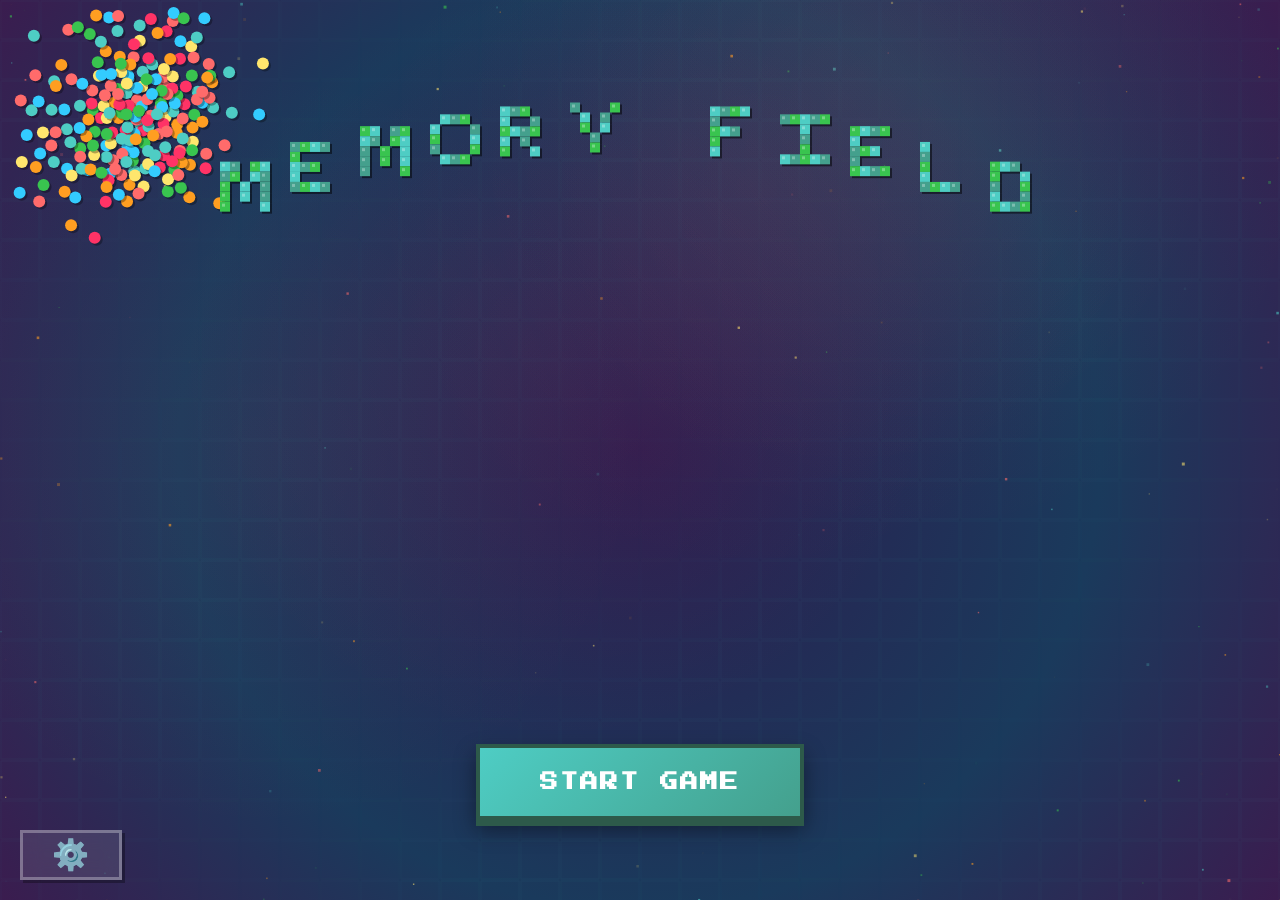
==== commit 8e1b230b: "Сборка 1.0.0 от 2026-10-14 18:17" ====
--- a/index.html
+++ b/index.html
@@ -4,8 +4,8 @@
     <meta charset="UTF-8" />
     <meta name="viewport" content="width=device-width, initial-scale=1.0, maximum-scale=1.0, user-scalable=no" />
     <title>Поле памяти | Memory Field</title>
-    <script type="module" crossorigin src="./assets/index-BWqnguO5.js"></script>
-    <link rel="stylesheet" crossorigin href="./assets/index-BHod1etN.css">
+    <script type="module" crossorigin src="./assets/index-DkeOhBEy.js"></script>
+    <link rel="stylesheet" crossorigin href="./assets/index-D9oGnt11.css">
   </head>
   <body>
     <canvas id="gameCanvas"></canvas>
--- a/assets/index-D9oGnt11.css
+++ b/assets/index-D9oGnt11.css
@@ -0,0 +1 @@
+:root{--cursor-default: url([data-uri]) 16 16, auto;--cursor-pointer: url([data-uri]) 16 16, pointer}*{margin:0;padding:0;box-sizing:border-box;user-select:none;-webkit-user-select:none;-moz-user-select:none;-ms-user-select:none}body,html{width:100%;height:100%;overflow:hidden;overscroll-behavior:none;overscroll-behavior-y:contain;background-color:#0f0f13;touch-action:none;cursor:var(--cursor-default);image-rendering:pixelated;image-rendering:crisp-edges;-webkit-touch-callout:none}@font-face{font-family:"Press Start 2P";src:url(./PressStart2P-Regular-2BZhbCiP.ttf) format("truetype");font-weight:400;font-style:normal;font-display:swap}body,button,select,input,.hud-btn,.level-select-hud,#ui-layer{font-family:"Press Start 2P",cursive}.rotate-screen{position:fixed;top:0;left:0;width:100%;height:100%;background:linear-gradient(135deg,#1a1a2e,#16213e,#0f0f1a);display:flex;flex-direction:column;justify-content:center;align-items:center;z-index:10000;text-align:center;padding:20px}.rotate-screen.hidden{display:none!important}.rotate-screen .rotate-icon{font-size:80px;margin-bottom:30px;animation:rotate-bounce 2s ease-in-out infinite}.rotate-screen h2{font-size:24px;margin-bottom:15px;color:#4ecdc4;text-shadow:2px 2px 0 rgba(0,0,0,.5)}.rotate-screen p{font-size:14px;color:#fffc;margin-bottom:30px;line-height:1.6}.rotate-screen .rotate-arrow{font-size:60px;color:#ffe66d;animation:rotate-spin 3s linear infinite}@keyframes rotate-bounce{0%,to{transform:translateY(0)}50%{transform:translateY(-20px)}}@keyframes rotate-spin{0%{transform:rotate(0)}to{transform:rotate(360deg)}}button,select,input[type=range],.hud-btn,.level-select-hud{cursor:var(--cursor-pointer)!important}#gameCanvas{display:block;position:fixed;top:0;left:0;width:100vw!important;height:100vh!important;image-rendering:auto!important;-webkit-image-rendering:auto!important}#gameCanvas.pixelated{image-rendering:pixelated!important;image-rendering:crisp-edges!important;-webkit-image-rendering:pixelated!important}body.playing #gameCanvas{cursor:none}#ui-layer{position:absolute;top:0;left:0;width:100%;height:100%;padding-top:env(safe-area-inset-top,0);padding-bottom:env(safe-area-inset-bottom,0);padding-left:env(safe-area-inset-left,0);padding-right:env(safe-area-inset-right,0);box-sizing:border-box;pointer-events:none;display:flex;flex-direction:column;justify-content:center;align-items:center;color:#fff;font-family:Segoe UI,Tahoma,Geneva,Verdana,sans-serif}#settings-btn,#main-menu-btn,#restart-level-btn,#btn-next-level{position:absolute;width:60px;height:50px;border-radius:0;pointer-events:auto;display:none;align-items:center;justify-content:center;font-size:30px;transition:all .2s ease;z-index:1000;box-shadow:3px 3px #0000004d;padding-top:13px}#settings-btn{bottom:20px;left:20px;background:#ffffff1a;border:3px solid rgba(255,255,255,.3);display:flex;-webkit-backdrop-filter:blur(10px);backdrop-filter:blur(10px)}#main-menu-btn{bottom:19px;left:130px;background:linear-gradient(135deg,#4ecdc4,#44a08d);border:3px solid #2d5a4a}#restart-level-btn{bottom:80px;left:20px;background:#ffffff1a;border:3px solid rgba(255,255,255,.3)}#restart-level-btn.visible,#btn-next-level.visible{display:flex}#btn-next-level{bottom:80px;left:130px;background:linear-gradient(135deg,#4ecdc4,#44a08d);border:3px solid #2d5a4a}#btn-next-level.visible{animation:pulse-next-btn 2s ease-in-out infinite}@keyframes pulse-next-btn{0%,to{box-shadow:3px 3px #0000004d;transform:scale(1)}50%{box-shadow:0 0 30px #4ecdc499,3px 3px #0000004d;transform:scale(1.08)}}#settings-btn:hover,#main-menu-btn:hover,#restart-level-btn:hover,#btn-next-level:hover{text-shadow:none;transform:scale(1.1);box-shadow:4px 4px #0006}#btn-next-level:hover,#main-menu-btn:hover{background:linear-gradient(135deg,#5dfdf4,#4ecdc4)}#settings-btn:hover,#restart-level-btn:hover{background:#fff3;border-color:#fff9}#settings-btn:active,#main-menu-btn:active,#restart-level-btn:active,#btn-next-level:active{transform:scale(.95);box-shadow:2px 2px #0000004d}.modal{position:fixed;top:50%;left:50%;transform:translate(-50%,-50%) scale(.95);background:#0f0f194d;backdrop-filter:blur(6px);-webkit-backdrop-filter:blur(6px);border-radius:0;border:4px solid #4ECDC4;box-shadow:0 0 0 4px #4ecdc433,0 20px 60px #00000080;padding:40px;width:500px;height:600px;max-width:90vw;max-height:90vh;overflow-y:auto;opacity:0;pointer-events:none;visibility:hidden;transition:all .2s ease;z-index:2000;image-rendering:pixelated;font-family:"Press Start 2P",cursive}.modal.active{opacity:1;transform:translate(-50%,-50%) scale(1);pointer-events:auto;visibility:visible}.modal-overlay{position:fixed;top:0;left:0;width:100%;height:100%;background:#0000;-webkit-backdrop-filter:blur(6px);backdrop-filter:blur(6px);opacity:0;pointer-events:none;transition:opacity .3s ease;z-index:1999}.modal-overlay.active{opacity:1;pointer-events:auto}#confirm-menu-modal,#confirm-restart-modal,#confirm-constructor-clear-modal,#confirm-my-levels-delete-modal,#community-submit-modal{width:420px;height:auto;padding:28px;background:#0f0f194d;backdrop-filter:blur(6px);-webkit-backdrop-filter:blur(6px);overflow:hidden;z-index:10001}#confirm-menu-modal .modal-content,#confirm-restart-modal .modal-content,#confirm-constructor-clear-modal .modal-content,#confirm-my-levels-delete-modal .modal-content,#community-submit-modal .modal-content{text-align:center;padding:0;border-radius:0;box-shadow:none;background:transparent;gap:15px}#confirm-menu-modal h3,#confirm-restart-modal h3,#confirm-constructor-clear-modal h3,#confirm-my-levels-delete-modal h3,#community-submit-modal h3{font-size:18px;font-weight:700;color:#4ecdc4;margin:0 0 12px;text-shadow:2px 2px 0 rgba(0,0,0,.3);letter-spacing:1px;line-height:1.5}#confirm-menu-modal p,#confirm-restart-modal p,#confirm-constructor-clear-modal p,#confirm-my-levels-delete-modal p,#community-submit-modal p{font-size:12px;color:#fffc;margin:0 0 24px;line-height:1.6}.modal-buttons{display:flex;gap:15px;justify-content:center}.modal-btn-confirm,.modal-btn-cancel{min-width:120px;padding:12px 24px;font-size:12px;font-weight:600;border-radius:0;cursor:var(--cursor-pointer)!important;transition:all .2s ease;box-shadow:0 4px #0000004d;line-height:1.6}.modal-btn-confirm{background:linear-gradient(135deg,#4ecdc4,#44a08d);color:#fff;border:2px solid #2d5a4a}.modal-btn-cancel{background:#ffffff1a;color:#fff;border:2px solid rgba(255,255,255,.3)}.modal-btn-confirm:hover,.modal-btn-cancel:hover{transform:translateY(-2px);box-shadow:0 6px #00000059}.modal-btn-cancel:hover{background:#fff3}.modal-btn-confirm:active,.modal-btn-cancel:active{transform:translateY(2px);box-shadow:0 2px #0000004d}.modal-header{display:flex;justify-content:space-between;align-items:center;margin-bottom:20px;padding-bottom:15px;border-bottom:1px solid rgba(255,255,255,.1);gap:15px}.modal-title{font-size:22px;font-weight:700;letter-spacing:2px;background:linear-gradient(90deg,#ff6b6b,#ffe66d,#4ecdc4);-webkit-background-clip:text;-webkit-text-fill-color:transparent;margin:0;text-shadow:2px 2px 0 rgba(0,0,0,.3);line-height:1.4}#confirm-my-levels-delete-modal h3,#confirm-my-levels-delete-modal .modal-title,#community-submit-modal .modal-title{background:none;-webkit-background-clip:initial;-webkit-text-fill-color:#4ECDC4!important;color:#4ecdc4!important;text-shadow:0 0 10px rgba(78,205,196,.35)}#level-select-title{font-size:36px!important}.modal-close{width:40px;height:40px;border-radius:0;background:#ff646433;border:3px solid rgba(255,100,100,.5);color:#fff;font-size:24px;cursor:var(--cursor-pointer)!important;display:flex;align-items:center;justify-content:center;transition:all .2s ease;line-height:1}.modal-close:hover{background:#ff646466;border-color:#ff6464cc;transform:scale(1.05)}.modal-section{margin-bottom:25px}.modal-section-title{font-size:14px;font-weight:600;color:#4ecdc4;margin-bottom:15px;letter-spacing:1px;text-transform:uppercase;text-shadow:2px 2px 0 rgba(78,205,196,.3);line-height:1.6}.setting-row{display:flex;justify-content:space-between;align-items:center;margin-bottom:15px;padding:10px 0}.setting-label{font-size:12px;color:#fff;font-weight:600;line-height:1.8;text-shadow:2px 2px 0 rgba(0,0,0,.3)}.toggle-switch{position:relative;width:90px;height:38px;background:#ffffff1a;border:3px solid rgba(255,255,255,.3);border-radius:0;cursor:var(--cursor-pointer)!important;transition:background .2s ease;overflow:hidden;padding:4px;box-sizing:border-box}.toggle-switch.active{background:linear-gradient(90deg,#4ecdc4,#44a08d);border-color:#4ecdc4}.toggle-switch:after{content:"";position:absolute;top:2px;left:3px;width:36px;height:28px;background:#fff;border-radius:0;border:2px solid rgba(0,0,0,.3);transition:transform .2s ease;box-sizing:border-box}.toggle-switch.active:after{transform:translate(42px)}.toggle-switch span{font-size:11px;font-weight:700}.setting-slider{width:150px;height:24px;border-radius:0;background:#ffffff1a;border:2px solid rgba(255,255,255,.2);outline:none;-webkit-appearance:none;-moz-appearance:none;appearance:none;cursor:var(--cursor-pointer)!important;padding:0}.setting-slider::-webkit-slider-thumb,.setting-slider::-moz-range-thumb{width:20px;height:20px;border-radius:0;background:linear-gradient(135deg,#4ecdc4,#44a08d);cursor:var(--cursor-pointer)!important;border:2px solid rgba(0,0,0,.3);box-shadow:2px 2px #0000004d}.setting-value{min-width:60px;text-align:right;font-size:12px;color:#4ecdc4;font-weight:700;text-shadow:2px 2px 0 rgba(0,0,0,.3);line-height:1.5}.modal-btn{padding:18px 32px;font-size:12px;border:4px solid #2d5a4a;border-radius:0;background:linear-gradient(135deg,#4ecdc4,#44a08d);color:#fff;cursor:var(--cursor-pointer)!important;font-weight:600;letter-spacing:1px;text-transform:uppercase;transition:all .2s ease;box-shadow:0 4px #2d5a4a,0 10px 20px #0006;margin-top:10px;width:100%;line-height:1.6}.modal-btn:hover{transform:translateY(-2px);box-shadow:0 6px #2d5a4a,0 15px 30px #00000080;background:linear-gradient(135deg,#5dfdf4,#4ecdc4)}.modal-btn:active{transform:translateY(4px);box-shadow:0 2px #2d5a4a,0 5px 10px #0006}.modal-btn.secondary{background:#ffffff1a;border:3px solid rgba(255,255,255,.3);box-shadow:0 4px #0000004d}.modal-btn.secondary:hover{background:#fff3;border-color:#ffffff80}.mute-btn{width:50px;height:44px;border-radius:0;background:#ffffff1a;border:3px solid rgba(255,255,255,.2);cursor:var(--cursor-pointer)!important;display:flex;align-items:center;justify-content:center;transition:all .2s ease;flex-shrink:0;padding:0}.mute-btn svg{width:28px;height:28px;stroke:#fff}.mute-btn:hover{background:#fff3;border-color:#fff6;transform:scale(1.05)}.mute-btn:hover svg{stroke:#4ecdc4}.mute-btn:active{transform:scale(.95)}.mute-btn.muted{background:#ff64644d;border-color:#ff646480}.mute-btn.muted svg{stroke:#ff6b6b}.screen{pointer-events:auto;text-align:center;background:#0f0f13d9;padding:50px;border-radius:24px;backdrop-filter:blur(12px);-webkit-backdrop-filter:blur(12px);border:1px solid rgba(255,255,255,.1);box-shadow:0 20px 50px #00000080;transition:opacity .3s ease}#start-screen{background:transparent;-webkit-backdrop-filter:none;backdrop-filter:none;border:none;box-shadow:none;padding:0;display:flex;flex-direction:column;justify-content:flex-end;align-items:center;width:100%;height:100%;position:absolute;top:0;left:0;pointer-events:none}#start-screen>*{pointer-events:auto}#game-title{display:none;-webkit-user-select:none;user-select:none;cursor:var(--cursor-default)!important;position:relative}#game-subtitle{display:none}@keyframes titleGlow{0%,to{filter:brightness(1)}50%{filter:brightness(1.2)}}#btn-start{padding:25px 60px;font-size:18px;border:4px solid #2d5a4a;border-radius:0;background:linear-gradient(135deg,#4ecdc4,#44a08d);color:#fff;cursor:var(--cursor-pointer)!important;font-weight:600;letter-spacing:2px;text-transform:uppercase;transition:all .2s ease;box-shadow:0 6px #2d5a4a,0 10px 20px #0006;margin-bottom:80px;image-rendering:pixelated;align-self:center}#btn-start:hover{transform:translateY(-2px);box-shadow:0 8px #2d5a4a,0 15px 30px #00000080;background:linear-gradient(135deg,#5dfdf4,#4ecdc4)}#btn-start:active{transform:translateY(4px);box-shadow:0 2px #2d5a4a,0 5px 10px #0006}.hidden{display:none!important}#level-select-screen{position:fixed;top:0;left:0;width:100%;height:100%;z-index:9999;display:flex;justify-content:center;align-items:center;background:transparent!important;-webkit-backdrop-filter:none!important;backdrop-filter:none!important;border:none!important;box-shadow:none!important}#level-select-screen.hidden{display:none!important}#level-select-modal.modal{opacity:1!important;visibility:visible!important;transform:translate(-50%,-50%) scale(1)!important;pointer-events:auto!important;background:#0f0f194d;backdrop-filter:blur(6px);-webkit-backdrop-filter:blur(6px);border:4px solid #4ECDC4;box-shadow:0 0 0 4px #4ecdc433,0 20px 60px #00000080;overflow:hidden!important}#level-select-modal.my-levels-delete-modal-open{filter:blur(6px) brightness(.75);-webkit-filter:blur(6px) brightness(.75);pointer-events:none!important;-webkit-user-select:none;user-select:none}#level-select-modal.my-levels-delete-modal-open *{pointer-events:none!important;cursor:default!important}#level-select-modal.my-levels-delete-modal-open .main-tab-btn,#level-select-modal.my-levels-delete-modal-open .bottom-tab-btn,#level-select-modal.my-levels-delete-modal-open .album-tab,#level-select-modal.my-levels-delete-modal-open .level-card,#level-select-modal.my-levels-delete-modal-open .level-download-btn,#level-select-modal.my-levels-delete-modal-open .my-level-slot__delete-btn,#level-select-modal.my-levels-delete-modal-open .level-select-hud,#level-select-modal.my-levels-delete-modal-open #tab-constructor,#level-select-modal.my-levels-delete-modal-open .modal-close{pointer-events:none!important}#level-select-modal.my-levels-delete-modal-open #album-content{overflow-y:scroll!important;pointer-events:none!important}#level-select-modal.my-levels-delete-modal-open #album-content::-webkit-scrollbar,#level-select-modal.my-levels-delete-modal-open #album-content::-webkit-scrollbar-track,#level-select-modal.my-levels-delete-modal-open #album-content::-webkit-scrollbar-thumb{pointer-events:none!important}#level-select-modal.my-levels-delete-modal-open .my-level-slot__delete-btn:hover{background:#ff38382e!important;border-color:#ff5a5ad9!important;color:#ff6b6b!important;transform:none!important;box-shadow:2px 2px #00000040!important}#level-select-modal.my-levels-delete-modal-open .modal-close:hover{background:#ff646433!important;border-color:#ff646480!important;transform:none!important;box-shadow:none!important}#level-select-overlay.modal-overlay{opacity:1!important;pointer-events:auto!important;background:#0000;backdrop-filter:blur(6px);-webkit-backdrop-filter:blur(6px)}.level-card{background:transparent;border:none;border-radius:0;cursor:var(--cursor-pointer);transition:all .2s ease;text-align:center;position:relative;box-shadow:none;padding:8px;display:flex;flex-direction:column;align-items:center;min-height:200px;box-sizing:border-box;max-width:100%}.level-card:hover{background:#ffffff0d;transform:scale(1.05)}.level-card.my-level-slot:not(.occupied):not(.buyable):hover{background:transparent;transform:none;box-shadow:none}.level-card:active{transform:scale(.98)}.level-card.my-level-slot:not(.occupied):not(.buyable):active{transform:none}.level-card.completed{border-color:transparent;box-shadow:none}.level-card .level-preview{flex:1;display:flex;align-items:center;justify-content:center}.level-card .level-name{margin-top:auto;padding-top:8px;word-wrap:normal;overflow-wrap:normal;word-break:normal;-webkit-hyphens:manual;hyphens:manual;line-height:1.3;text-align:center;max-width:100%}.album-tabs-label{font-size:11px;color:#4ecdc4;text-align:center;margin-bottom:4px;padding-bottom:3px;border-bottom:1px solid rgba(78,205,196,.3);text-shadow:1px 1px 0 rgba(0,0,0,.5);line-height:1.4;display:flex;flex-direction:column;align-items:center;gap:2px}.album-tab{padding:10px 6px;margin-bottom:6px;background:#ffffff1a;border:2px solid rgba(255,255,255,.2);border-radius:0;cursor:var(--cursor-pointer);transition:all .2s ease;text-align:center;color:#fff;font-size:11px;line-height:1.3;white-space:nowrap}.album-tab:hover{background:#fff3;border-color:#fff6}.album-tab.active{background:linear-gradient(135deg,#4ecdc4,#44a08d);border-color:#2d5a4a;box-shadow:2px 2px #0000004d}.main-tabs-header{display:flex;gap:18px;justify-content:center;flex:1;align-items:center;margin-right:34px}#tab-constructor{margin-left:54px;margin-right:34px;padding:10px 22px;background:linear-gradient(135deg,#ff6b6b2e,#ffe66d24);border:2px solid rgba(255,253,107,.55);border-radius:0;color:#ffe66d;box-shadow:0 0 0 1px #ff6b6b26,2px 2px #0003;position:relative;text-transform:uppercase;letter-spacing:.5px}#tab-constructor:hover{background:linear-gradient(135deg,#ff6b6b47,#ffe66d38);border-color:#ff6b6bcc;transform:translateY(-2px) scale(1.03);box-shadow:0 0 18px #ff6b6b38,3px 3px #00000040;color:#fff}#tab-constructor.active{background:linear-gradient(135deg,#ff6b6b,#ffe66d);border-color:#ff6b6b;color:#1a1a1a;box-shadow:0 0 20px #ff6b6b59,2px 2px #00000040;text-shadow:none;transform:translateY(-1px)}.main-tab-btn{padding:10px 22px;font-size:11px;font-weight:600;background:#ffffff14;border:2px solid rgba(255,255,255,.2);border-radius:0;color:#fff9;cursor:var(--cursor-pointer)!important;transition:all .2s ease;box-shadow:2px 2px #00000026;text-transform:uppercase;letter-spacing:.5px;white-space:nowrap}.main-tab-btn:hover{background:#ffffff26;border-color:#fff6;transform:translateY(-2px);box-shadow:3px 3px #00000040;color:#fff}.main-tab-btn:active{transform:translateY(1px);box-shadow:1px 1px #00000026}.main-tab-btn.active{background:linear-gradient(135deg,#4ecdc4,#44a08d);border-color:#4ecdc4;color:#fff;box-shadow:0 0 15px #4ecdc466,2px 2px #0003;text-shadow:1px 1px 0 rgba(0,0,0,.3)}@media(max-width:768px){.main-tab-btn{padding:8px 14px;font-size:9px}}.bottom-tabs-inline{display:flex;flex-direction:column;gap:6px;margin-top:8px}.bottom-tab-btn{padding:10px;font-size:11px;font-weight:600;background:#ffffff14;border:2px solid rgba(255,255,255,.2);border-radius:0;color:#fff;cursor:var(--cursor-pointer)!important;transition:all .2s ease;box-shadow:2px 2px #00000026;text-transform:uppercase;letter-spacing:.5px;text-align:center;white-space:nowrap}.bottom-tab-btn:hover{background:#ffffff26;border-color:#4ecdc480;box-shadow:2px 2px #00000040;color:#4ecdc4}.bottom-tab-btn:active{transform:translateY(1px);box-shadow:1px 1px #00000026}.bottom-tab-btn.active{background:linear-gradient(135deg,#4ecdc4,#44a08d);border-color:#4ecdc4;color:#fff;box-shadow:0 0 12px #4ecdc466,2px 2px #0003;text-shadow:1px 1px 0 rgba(0,0,0,.3)}@media(max-width:768px){.bottom-tab-btn{padding:8px 6px;font-size:8px}}#daily-reward-modal{width:650px;height:auto;padding:25px}#daily-reward-modal .modal-content{padding:0;border-radius:0;box-shadow:none;background:transparent}#daily-reward-modal .modal-content h3{font-size:16px;color:#4ecdc4;margin:10px 0 15px;text-shadow:2px 2px 0 rgba(0,0,0,.3)}#daily-reward-modal .modal-content p{font-size:14px;margin:10px 0;line-height:1.6}#daily-reward-amount{font-size:24px!important;color:#ffe66d!important;text-shadow:2px 2px 0 rgba(0,0,0,.3)}#daily-reward-ok{margin-top:20px}#coin-reward-animation{animation:coinFloat 3s ease-out}@keyframes coinFloat{0%{opacity:0;transform:translateY(30px) scale(.8)}15%{opacity:1;transform:translateY(0) scale(1)}85%{opacity:1}to{opacity:0;transform:translateY(-20px) scale(1.05)}}#coin-reward-text{animation:coinPulse .6s ease-in-out 4}@keyframes coinPulse{0%,to{transform:scale(1)}50%{transform:scale(1.15)}}#coin-reward-icon svg{animation:coinSpin 1s ease-in-out 3}@keyframes coinSpin{0%,to{transform:rotateY(0)}50%{transform:rotateY(180deg)}}#coin-reward-arrow{animation:arrowBounce .8s ease-in-out infinite}@keyframes arrowBounce{0%,to{transform:translateY(0) translate(0)}50%{transform:translateY(-3px) translate(8px)}}#level-reward-panel{animation:rewardSlideIn .3s ease-out}@keyframes rewardSlideIn{0%{opacity:0;transform:translate(-20px)}to{opacity:1;transform:translate(0)}}.level-preview{width:100%;max-width:150px;aspect-ratio:1;margin:0 auto 10px;background:transparent;border-radius:0;display:flex;align-items:center;justify-content:center;position:relative;overflow:hidden;border:none;box-shadow:none}.level-preview canvas{width:100%!important;height:100%!important;max-width:none;max-height:none;image-rendering:pixelated;object-fit:contain}.level-name{font-size:13px;color:#fff;line-height:1.4;margin-top:10px;text-shadow:1px 1px 2px rgba(0,0,0,.5);-webkit-hyphens:auto;hyphens:auto;overflow-wrap:break-word;max-width:100%;text-align:center}.level-element-count{font-size:11px;color:#ffffff80;margin-top:4px}.lock-icon{position:absolute;top:50%;left:50%;transform:translate(-50%,-50%);font-size:40px;opacity:.6;pointer-events:none;z-index:10;filter:drop-shadow(0 0 10px rgba(0,0,0,.5))}.level-card.locked{opacity:.4;filter:grayscale(80%);pointer-events:none}.level-card.my-level-slot.buyable{pointer-events:auto;cursor:var(--cursor-pointer);opacity:1;filter:none}.level-card.my-level-slot.buyable:hover{opacity:1;filter:none}.level-card.locked .level-preview{opacity:.3}.level-card.locked .level-name,.level-card.locked .level-element-count{color:#fff6}.level-card.my-level-slot .level-element-count{min-height:14px}.level-card.my-level-slot .my-level-slot__price{position:absolute;left:50%;top:calc(50% + 42px);transform:translate(-50%);z-index:12;display:flex;align-items:center;gap:4px;font-size:14px;color:#ffe66d;text-shadow:-1px -1px 0 #000,1px -1px 0 #000,-1px 1px 0 #000,1px 1px 0 #000;pointer-events:none;line-height:1;white-space:nowrap}.level-card.my-level-slot.locked .level-preview{opacity:.3}.level-card.my-level-slot.buyable .my-level-slot__price{color:#ffe66d}.level-card.my-level-slot .my-level-slot__price-icon{width:18px;height:18px;image-rendering:pixelated;flex-shrink:0}.level-card.my-level-slot .level-preview{position:relative}.level-card.my-level-slot .my-level-slot__title-input{position:absolute;left:8px;right:8px;bottom:8px;z-index:13;width:calc(100% - 16px);height:28px;padding:6px 8px;border-radius:0;border:2px solid rgba(78,205,196,.35);background:#0f0f19d1;color:#fff;font-size:10px;line-height:1.4;text-align:center;outline:none;pointer-events:auto;box-sizing:border-box;box-shadow:2px 2px #0003}.level-card.my-level-slot .my-level-slot__title-input::placeholder{color:#ffffff73}.level-card.my-level-slot .my-level-slot__title-input:focus{border-color:#ffe66d;box-shadow:0 0 0 1px #ffe66d33,2px 2px #0003}.level-card .level-download-btn{position:absolute;top:8px;right:8px;background:#0009;border:2px solid rgba(78,205,196,.7);border-radius:6px;color:#4ecdc4;cursor:pointer;padding:4px;font-size:16px;z-index:10;width:35px;height:35px;display:flex;align-items:center;justify-content:center;-webkit-backdrop-filter:blur(2px);backdrop-filter:blur(2px);transition:all .2s ease}.level-card:not(.my-level-slot) .level-download-btn{left:8px;right:auto}.level-card.my-level-slot .level-download-btn{left:8px;right:auto}#community-submit-modal .community-submit-nick{width:100%;box-sizing:border-box}.level-card.my-level-slot .my-level-slot__submit-btn{top:50px}.level-card .level-download-btn:hover{background:#000000b3;border-color:#4ecdc4;transform:scale(1.1)}.level-card .level-download-btn:active{transform:scale(.95)}.level-card.my-level-slot__delete-btn,.level-card .my-level-slot__delete-btn{position:absolute;top:7px;right:7px;left:auto;width:24px;height:24px;padding:0;border-radius:0;display:flex;align-items:center;justify-content:center;z-index:11;background:#ff38382e;border:2px solid rgba(255,90,90,.85);color:#ff6b6b;font-size:12px;font-family:Arial,sans-serif;font-weight:700;line-height:1;box-shadow:2px 2px #00000040;-webkit-backdrop-filter:blur(2px);backdrop-filter:blur(2px);cursor:var(--cursor-pointer)!important;transition:all .2s ease}.level-card .my-level-slot__delete-btn:hover{background:#ff383852;border-color:#ff6b6b;color:#fff;transform:scale(1.08)}.level-card .my-level-slot__delete-btn:active{transform:scale(.95);box-shadow:1px 1px #00000040}.level-card.available-next{animation:pulse-available 2s ease-in-out infinite}@keyframes pulse-available{0%,to{box-shadow:none}50%{box-shadow:0 0 25px #4ecdc480}}.completed-badge{position:absolute;top:5px;right:5px;font-size:16px;color:#ffe66d;text-shadow:0 0 8px rgba(255,230,109,.8);z-index:10}.levels-grid{display:grid;grid-template-columns:repeat(4,1fr);gap:20px;width:100%;max-width:100%}.my-levels-grid{grid-template-columns:repeat(4,1fr)}#hud{position:absolute;top:20px;left:50%;transform:translate(-50%);pointer-events:none;z-index:100;display:flex;align-items:center;gap:16px;width:max-content}#progress-bar-container{display:flex;align-items:center;flex-shrink:0}.hud-boosters{display:flex;flex-direction:row;gap:6px;pointer-events:auto;align-items:center;flex-shrink:0}.hud-booster-btn{width:42px;height:42px;background:#0f0f1980;border:2px solid rgba(78,205,196,.4);border-radius:10px;backdrop-filter:blur(6px);-webkit-backdrop-filter:blur(6px);display:flex;align-items:center;justify-content:center;cursor:pointer;transition:border-color .2s,background .2s,transform .1s;-webkit-user-select:none;user-select:none;position:relative}.hud-booster-btn img{width:28px;height:28px;image-rendering:pixelated;object-fit:contain;pointer-events:none}.hud-booster-btn .autofill-icon{font-size:16px;color:#1a1a1a;pointer-events:none;text-shadow:0 0 6px rgba(255,255,255,.3),1px 1px 0 rgba(255,255,255,.2)}body.playing .hud-booster-btn .autofill-icon{font-size:11px}.hud-booster-btn:hover{border-color:#4ecdc4;background:#4ecdc426;transform:scale(1.08);color:#fff}.hud-booster-btn:active{transform:scale(.95)}.hud-booster-btn.booster-active{border-color:#4ecdc4;background:#4ecdc440;color:#4ecdc4;box-shadow:0 0 10px #4ecdc480}.hud-booster-btn.booster-empty{border-color:#ffffff26;cursor:default;opacity:.4}.hud-booster-btn.booster-empty:hover{border-color:#ffffff26;background:#0f0f1980;transform:none;opacity:.4}.hud-booster-timer{position:absolute;top:50%;left:50%;transform:translate(-50%,-50%);font-size:16px;color:#ffe66d;text-shadow:0 0 6px rgba(0,0,0,.9),0 0 12px rgba(78,205,196,.5);white-space:nowrap;pointer-events:none;font-weight:700;z-index:10}#progress-bar-track{width:400px;max-width:60vw;height:28px;background:#0f0f1980;border:3px solid #4ECDC4;border-radius:14px;overflow:visible;backdrop-filter:blur(6px);-webkit-backdrop-filter:blur(6px);box-shadow:0 0 15px #4ecdc466;position:relative}#progress-bar-fill{height:100%;width:0%;background:linear-gradient(90deg,#4ecdc4,#ffe66d,#ff6b6b);border-radius:11px;transition:width .3s ease;box-shadow:0 0 12px #4ecdc4b3}#progress-bar-text{position:absolute;top:50%;left:50%;transform:translate(-50%,-50%);font-size:12px;color:#ffe66d;font-family:"Press Start 2P",cursive;letter-spacing:0;line-height:1;text-shadow:-1px -1px 0 #000,1px -1px 0 #000,-1px 1px 0 #000,1px 1px 0 #000,0 0 4px rgba(78,205,196,.35);white-space:nowrap;z-index:10;pointer-events:none}.level-select-hud{position:absolute;top:0;right:20px;padding:10px 20px;font-size:14px;background:#ffffff1a;color:#fff;border:1px solid rgba(255,255,255,.3);border-radius:12px;pointer-events:auto;cursor:var(--cursor-pointer)!important;outline:none}.level-select-hud option{background-color:#14141e;color:#fff}.level-select-hud:hover{background:#fff3;transform:scale(1.05)}.hud-btn{position:absolute;top:0;right:180px;padding:10px 15px;font-size:18px;background:#ffffff1a;color:#fff;border:1px solid rgba(255,255,255,.3);border-radius:12px;cursor:var(--cursor-pointer)!important;pointer-events:auto;transition:all .2s ease;width:auto;height:auto}.hud-btn:hover{background:#fff3;transform:scale(1.1)}h1,h2{font-size:42px;margin-bottom:15px;font-weight:300;letter-spacing:3px;background:linear-gradient(90deg,#ff6b6b,#ffe66d,#4ecdc4);-webkit-background-clip:text;-webkit-text-fill-color:transparent}p{color:#a0a0b0;margin-bottom:30px;font-size:18px;letter-spacing:1px}button{padding:16px 48px;font-size:18px;border:none;border-radius:50px;background:#4ecdc4;color:#0f0f13;cursor:var(--cursor-pointer)!important;font-weight:600;letter-spacing:1px;text-transform:uppercase;transition:all .2s ease;pointer-events:auto;box-shadow:0 0 20px #4ecdc44d}button:hover{transform:scale(1.05);box-shadow:0 0 30px #4ecdc499;background:#5dfdf4}button:active{transform:scale(.95)}#preview-modal{background:#000000d9;display:flex;justify-content:center;align-items:center;z-index:2000}.modal-content{padding:30px;border-radius:20px;text-align:center;box-shadow:0 10px 40px #00000080;max-width:90vw;display:flex;flex-direction:column;align-items:center;gap:20px}.modal-content h3{margin:0;color:#333;font-size:1.5rem}#previewCanvas{background:#f0f0f0;border-radius:10px;box-shadow:inset 0 2px 10px #0000001a;max-width:100%}#btn-close-preview{padding:12px 30px;font-size:1.1rem;background:#f36;color:#fff;border:none;border-radius:30px;cursor:var(--cursor-pointer)!important;transition:transform .2s,background .2s}#btn-close-preview:hover{background:#e62e5c;transform:scale(1.05)}#dev-toggle{display:none!important;position:fixed;bottom:10px;right:10px;z-index:10000;background:#000000b3;color:#fff;border:1px solid #555;padding:8px 12px;border-radius:5px;cursor:var(--cursor-pointer)!important;font-family:monospace;font-size:14px;transition:background .2s}#dev-toggle:hover{background:#323232e6}#dev-panel{display:none!important;position:fixed;bottom:50px;right:10px;width:320px;max-height:80vh;overflow-y:auto;background:#141419f2;color:#4ecdc4;border:1px solid #4ecdc4;z-index:10000;padding:15px;font-family:monospace;border-radius:8px;box-shadow:0 0 15px #4ecdc433;text-align:left}#dev-panel h3{margin-top:0;color:#fff;border-bottom:1px solid #555;padding-bottom:8px;font-size:16px}.dev-section{margin-bottom:15px;border-bottom:1px dashed #444;padding-bottom:10px}.dev-section h4{margin:0 0 10px;color:#aaa;font-size:14px}.dev-section button{background:#333;color:#fff;border:1px solid #555;padding:6px 10px;margin:2px;cursor:var(--cursor-pointer)!important;border-radius:4px;font-family:monospace;font-size:12px;transition:background .2s}.dev-section button:hover{background:#4ecdc4;color:#000;border-color:#4ecdc4}.dev-section select{background:#222;color:#fff;border:1px solid #555;padding:5px;border-radius:4px;font-family:monospace;margin-bottom:5px;width:100%}.dev-section input[type=range]{width:100%;margin-top:5px}.dev-section label{font-size:12px;color:#ddd}#album-tabs::-webkit-scrollbar,#album-content::-webkit-scrollbar,.constructor-sidebar::-webkit-scrollbar{width:12px}#album-tabs::-webkit-scrollbar-track,#album-content::-webkit-scrollbar-track,.constructor-sidebar::-webkit-scrollbar-track{background:#0000004d;border:1px solid rgba(255,255,255,.1)}#album-tabs::-webkit-scrollbar-thumb,#album-content::-webkit-scrollbar-thumb,.constructor-sidebar::-webkit-scrollbar-thumb{background:linear-gradient(180deg,#4ecdc4,#44a08d);border:2px solid rgba(0,0,0,.3);border-radius:0;box-shadow:2px 2px #0000004d}#album-tabs::-webkit-scrollbar-thumb:hover,#album-content::-webkit-scrollbar-thumb:hover,.constructor-sidebar::-webkit-scrollbar-thumb:hover{background:linear-gradient(180deg,#5dfdf4,#4ecdc4)}#album-tabs::-webkit-scrollbar-thumb:active,#album-content::-webkit-scrollbar-thumb:active{background:linear-gradient(180deg,#3dbdb4,#3a8a7a);box-shadow:1px 1px #0000004d}#album-tabs,#album-content,.constructor-sidebar{scrollbar-width:thin;scrollbar-color:#4ECDC4 rgba(0,0,0,.3)}#album-content{overflow-x:hidden;overflow-y:auto}.constructor-screen{position:fixed;top:0;right:0;bottom:0;left:0;z-index:10000;display:flex;flex-direction:column;background:#0f0f13;color:#fff;pointer-events:auto;overflow:hidden}.constructor-screen.constructor-modal-open .constructor-workspace,.constructor-screen.constructor-modal-open .constructor-topbar{filter:blur(6px);pointer-events:none;-webkit-user-select:none;user-select:none}.constructor-screen.hidden{display:none!important}.constructor-topbar{display:flex;align-items:center;gap:16px;padding:12px 16px;height:68px;border-bottom:2px solid rgba(78,205,196,.25);background:#0f0f13;backdrop-filter:none;-webkit-backdrop-filter:none}.constructor-back-btn{width:140px;padding:12px 14px;border-radius:0;background:linear-gradient(135deg,#ff6b6b38,#ffe66d2e);border:2px solid rgba(255,107,107,.6);color:#ffe66d;font-size:11px;box-shadow:2px 2px #00000040;text-align:center}.constructor-back-btn:hover{background:linear-gradient(135deg,#ff6b6b52,#ffe66d3d);border-color:#ff6b6bd9;transform:translateY(-2px)}.constructor-title-wrap{display:flex;flex-direction:column;gap:6px;min-width:0}.constructor-title-row{display:flex;align-items:center;gap:10px;min-width:0}.constructor-title{margin:0;font-size:18px;font-family:"Press Start 2P",cursive;background:linear-gradient(90deg,#ff6b6b,#ffe66d,#4ecdc4);-webkit-background-clip:text;background-clip:text;-webkit-text-fill-color:transparent}.constructor-help-btn{width:auto;min-width:34px;height:34px;padding:0 10px;border-radius:0;border:2px solid rgba(78,205,196,.55);background:linear-gradient(135deg,#4ecdc433,#44a08d2e);color:#4ecdc4;font-size:14px;line-height:1;box-shadow:2px 2px #00000038;flex:0 0 auto}.constructor-help-btn:hover{background:linear-gradient(135deg,#4ecdc452,#44a08d42);border-color:#4ecdc4;transform:translateY(-1px);color:#5dfdf4}.constructor-help-btn:active{transform:translateY(1px)}.constructor-help-modal{position:fixed;z-index:20050;width:min(92vw,520px);height:auto;padding:22px;background:#0f0f13f5;border:3px solid rgba(78,205,196,.55);box-shadow:0 0 0 2px #00000059,0 18px 50px #0000008c,0 0 24px #4ecdc424;overflow:hidden}.constructor-help-modal__content{padding:0;background:transparent;box-shadow:none;border-radius:0;gap:14px;overflow:hidden}.constructor-help-modal__header{position:relative;display:flex;align-items:flex-start;justify-content:flex-start;gap:12px;min-height:38px;padding-right:50px}.constructor-help-modal__title{margin:0;font-size:16px;font-weight:700;color:#4ecdc4;line-height:1.4;letter-spacing:0;text-shadow:none;background:none;-webkit-text-fill-color:#4ECDC4}.constructor-help-modal__close{position:absolute;top:0;right:0;width:38px;height:38px;padding:0;border-radius:0;font-size:14px}.constructor-help-modal__tabs{display:flex;gap:8px;flex-wrap:wrap}.constructor-help-tab{flex:1 1 0;min-width:110px;min-height:64px;padding:4px 8px 2px;border-radius:0;border:2px solid rgba(255,255,255,.16);background:#ffffff0f;color:#ffffffb8;font-size:30px;font-weight:700;line-height:1;box-shadow:2px 2px #0000002e}.constructor-help-tab.active{border-color:#4ecdc4;background:linear-gradient(135deg,#4ecdc4,#44a08d);color:#fff}.constructor-help-modal__body{min-height:180px;padding:16px;border:2px solid rgba(78,205,196,.22);background:#ffffff0a}.constructor-help-page-title{margin:0 0 12px;font-size:12px;color:#ffe66d;line-height:1.5}.constructor-help-page-text{margin:0;font-size:11px;color:#ffffffd1;line-height:1.8;white-space:pre-line}.constructor-help-list{display:flex;flex-direction:column;gap:8px}.constructor-help-item{display:flex;align-items:center;gap:10px;min-height:44px;font-size:11px;line-height:1.25;color:#ffffffd1;text-align:left}.constructor-help-item__icon{flex:0 0 34px;width:34px;height:34px;object-fit:contain;image-rendering:pixelated;display:block;align-self:center;margin-top:0;margin-bottom:0}.constructor-help-item__text{flex:1 1 auto;min-width:0;display:flex;align-items:center;justify-content:flex-start;text-align:left;min-height:34px}@media(max-width:520px){.constructor-topbar{gap:10px;height:auto;min-height:68px;padding:10px 12px;align-items:flex-start}.constructor-title-row{flex-wrap:wrap}.constructor-title{font-size:14px}.constructor-help-btn{width:30px;height:30px;font-size:13px}.constructor-help-modal{width:min(94vw,520px);padding:16px}.constructor-help-modal__tabs{flex-direction:column}.constructor-help-tab{min-width:0}.constructor-help-modal__body{min-height:160px;padding:14px}}.constructor-subtitle{margin:0;font-size:11px;color:#ffffffb3;line-height:1.5;display:none}.constructor-workspace{flex:1;min-height:0;display:flex;gap:0;padding:0;box-sizing:border-box;width:100%}.constructor-sidebar{width:280px;min-width:280px;max-width:280px;flex-shrink:0;display:flex;flex-direction:column;gap:12px;padding:16px;background:linear-gradient(180deg,#171722,#101018);border-right:2px solid rgba(78,205,196,.28);box-shadow:6px 0 18px #00000059;overflow-y:auto;position:relative;z-index:2}.constructor-art-panel{display:flex;flex-direction:column;gap:12px}.constructor-name-panel{display:flex;flex-direction:column;gap:12px;margin-bottom:14px}.constructor-tiles-panel{display:flex;flex-direction:column;gap:14px;margin-top:14px}.constructor-field-label{font-size:11px;color:#4ecdc4;line-height:1.5;letter-spacing:.5px;text-transform:uppercase}.constructor-name-input{width:100%;padding:12px 14px;border-radius:0;border:2px solid rgba(78,205,196,.35);background:#ffffff0f;color:#fff;font-size:11px;line-height:1.6;box-shadow:2px 2px #0003;outline:none}.constructor-name-input::placeholder{color:#ffffff73}.constructor-name-input:focus{border-color:#ffe66d;box-shadow:0 0 0 1px #ffe66d33,2px 2px #0003}.constructor-tiles-grid{display:grid;grid-template-columns:repeat(3,minmax(0,1fr));gap:10px;width:100%}.constructor-tiles-panel{gap:14px;margin-top:14px}.constructor-tile{position:relative;width:100%;aspect-ratio:1 / 1;padding:0;border-radius:0;border:2px solid rgba(255,255,255,.16);background:#ffffff0d;box-shadow:2px 2px #0003;display:flex;align-items:stretch;justify-content:stretch;overflow:hidden}.constructor-tile:hover{transform:translateY(-1px);border-color:#4ecdc473;background:#ffffff14}.constructor-tile.constructor-tile-active{border-color:#ffe66d;background:#ffe66d14;box-shadow:0 0 0 1px #ffe66d33,2px 2px #0003}.constructor-tile__badge{position:absolute;top:6px;left:6px;z-index:2;min-width:18px;height:18px;padding:0 4px;display:inline-flex;align-items:center;justify-content:center;background:#0f0f13d6;border:1px solid rgba(255,255,255,.16);color:#ffe66d;font-size:10px;line-height:1}.constructor-tile__canvas{position:absolute;top:0;right:0;bottom:0;left:0;width:100%;height:100%;display:block;image-rendering:pixelated;image-rendering:crisp-edges;pointer-events:none}.constructor-submit-btn{width:100%;padding:14px 12px;border-radius:0;border:2px solid #2d5a4a;background:linear-gradient(135deg,#4ecdc4,#44a08d);color:#fff;font-size:11px;line-height:1.6;box-shadow:2px 2px #00000040;margin-top:14px}.constructor-submit-btn:hover:not(:disabled){background:linear-gradient(135deg,#5dfdf4,#4ecdc4);border-color:#4ecdc4}.constructor-submit-btn:disabled{opacity:.45;cursor:default!important;box-shadow:2px 2px #0000002e}.constructor-panel{background:#0f0f19d9;border:2px solid rgba(78,205,196,.25);box-shadow:0 0 0 1px #4ecdc414;padding:14px}.constructor-panel h3{margin:0 0 12px;font-size:12px;color:#4ecdc4;line-height:1.5}.constructor-tool-group{display:flex;flex-direction:column;gap:8px}.constructor-tool-row{display:grid;grid-template-columns:repeat(4,minmax(0,1fr));gap:8px}.constructor-tool-btn{width:100%;height:44px;display:inline-flex;align-items:center;justify-content:center;padding:0;border-radius:0;border:2px solid rgba(255,255,255,.2);background:#ffffff0f;color:#fff;box-shadow:2px 2px #0003;margin:0}.constructor-tool-icon{width:38px;height:38px;display:block;object-fit:contain}.constructor-tool-separator{width:100%;height:0;margin:6px 0 8px;border-top:1px solid rgba(78,205,196,.28)}.constructor-action-group{display:grid;grid-template-columns:repeat(4,minmax(0,1fr));gap:8px}.constructor-action-btn{width:100%;height:44px;display:inline-flex;align-items:center;justify-content:center;padding:0;border-radius:0;border:2px solid rgba(78,205,196,.55);background:linear-gradient(135deg,#4ecdc433,#44a08d33);color:#fff;box-shadow:2px 2px #0003;margin:0}.constructor-action-icon{width:38px;height:38px;display:block;object-fit:contain}#constructor-undo-btn .constructor-action-icon,#constructor-clear-btn .constructor-action-icon,#constructor-tool-pencil .constructor-tool-icon,#constructor-tool-eraser .constructor-tool-icon{width:42px;height:42px}.constructor-tool-btn:hover,.constructor-action-btn:hover{background:#ffffff1f;border-color:#4ecdc480;transform:translateY(-1px)}.constructor-tool-btn.active{background:linear-gradient(135deg,#4ecdc4,#44a08d);border-color:#4ecdc4;color:#fff;box-shadow:0 0 0 1px #4ecdc459,2px 2px #0003}.constructor-tool-btn:focus-visible,.constructor-color-swatch:focus-visible{outline:2px solid #FFE66D;outline-offset:2px}.constructor-action-btn:focus-visible{outline:2px solid #FFE66D;outline-offset:2px}.constructor-palette{display:grid;grid-template-columns:repeat(8,20px);gap:8px;align-content:start}.constructor-palette-separator{grid-column:1 / -1;height:0;margin:4px 0 2px;border-top:1px solid rgba(78,205,196,.28)}.constructor-color-swatch{width:20px;height:20px;padding:0;border-radius:0;border:1px solid rgba(255,255,255,.22);box-shadow:1px 1px #00000038;background-clip:padding-box;position:relative;transition:transform .15s ease,border-color .15s ease,box-shadow .15s ease,outline-color .15s ease}.constructor-color-swatch:hover{transform:scale(1.08);border-color:#ffffff8c;box-shadow:2px 2px #00000040}.constructor-color-swatch.active{outline:2px solid #FFE66D;outline-offset:1px;border-color:#fffc;box-shadow:0 0 0 1px #0003,2px 2px #00000040}.constructor-color-swatch.is-empty{background:linear-gradient(135deg,#ffffff0f,#ffffff24);border-color:#ffffff47}.constructor-color-swatch.is-empty:before,.constructor-color-swatch.is-empty:after{content:"";position:absolute;left:50%;top:50%;width:12px;height:2px;background:#ffffffb8;transform:translate(-50%,-50%)}.constructor-color-swatch.is-empty:before{transform:translate(-50%,-50%) rotate(90deg)}.constructor-color-swatch.is-empty:hover{border-color:#4ecdc4b3;box-shadow:2px 2px #00000040,0 0 10px #4ecdc42e}.constructor-color-swatch.is-empty.active{border-color:#ffe66d}.constructor-color-swatch.is-empty[data-color]:not([data-color=""]):before,.constructor-color-swatch.is-empty[data-color]:not([data-color=""]):after{content:none}.constructor-canvas-area{flex:1;min-width:0;min-height:0;background:#0f0f13;position:relative;overflow:hidden;display:block;padding:0;cursor:grab}.constructor-canvas-area:before{content:none}.constructor-canvas-wrap{position:absolute;top:0;right:0;bottom:0;left:0;overflow:hidden;z-index:2;display:block;border:none;box-shadow:none;background:transparent}#constructor-canvas{position:absolute;top:0;right:0;bottom:0;left:0;z-index:2;width:100%;height:100%;display:block;image-rendering:pixelated;image-rendering:crisp-edges;background:transparent;box-shadow:none;touch-action:none;cursor:inherit}#constructor-canvas:active,.constructor-canvas-area:active{cursor:grabbing}#constructor-canvas,.constructor-canvas-wrap{touch-action:none}.constructor-screen *{-webkit-user-select:none;user-select:none}.constructor-color-modal{position:fixed;top:0;right:0;bottom:0;left:0;z-index:10020;display:flex;align-items:center;justify-content:center;background:#0000006b;backdrop-filter:blur(8px);-webkit-backdrop-filter:blur(8px);opacity:1;visibility:visible;pointer-events:auto}.constructor-color-modal.hidden{display:none!important}.constructor-color-modal__overlay{position:absolute;top:0;right:0;bottom:0;left:0}.constructor-color-modal__panel{position:relative;width:min(92vw,440px);padding:18px;background:#0f0f13f5;border:3px solid rgba(78,205,196,.55);box-shadow:0 0 0 2px #00000059,0 18px 50px #0000008c,0 0 24px #4ecdc424;border-radius:0;pointer-events:auto}.constructor-color-modal__header{display:flex;align-items:center;justify-content:space-between;gap:12px;margin-bottom:14px}.constructor-color-modal__title{margin:0;font-size:14px;color:#4ecdc4;line-height:1.4;text-shadow:2px 2px 0 rgba(0,0,0,.35)}.constructor-color-modal__close{width:38px;height:38px;padding:0;border-radius:0;background:#ff6b6b38;border:2px solid rgba(255,107,107,.6);color:#ffe66d;font-size:14px;line-height:1;box-shadow:2px 2px #00000040}.constructor-color-modal__close:hover{background:#ff6b6b52;border-color:#ff6b6bd9;transform:translateY(-1px)}.constructor-color-modal__body{display:flex;flex-direction:column;gap:14px}.constructor-color-wheel-wrap{position:relative;width:240px;height:240px;margin:0 auto}.constructor-color-wheel{width:240px;height:240px;display:block;border-radius:50%;box-shadow:inset 0 0 0 2px #ffffff1f,0 0 0 2px #00000059,0 12px 30px #00000059;cursor:crosshair}.constructor-color-wheel-cursor{position:absolute;width:18px;height:18px;border-radius:50%;border:2px solid #FFFFFF;box-shadow:0 0 0 2px #000000a6,0 0 12px #0006;pointer-events:none;transform:translate(-50%,-50%)}.constructor-color-brightness{width:100%}.constructor-color-brightness__slider{width:100%;height:12px;-webkit-appearance:none;-moz-appearance:none;appearance:none;background:linear-gradient(to right,#000,#fff);border-radius:999px;outline:none}.constructor-color-brightness__slider::-webkit-slider-runnable-track{height:12px;border-radius:999px}.constructor-color-brightness__slider::-webkit-slider-thumb{-webkit-appearance:none;width:20px;height:20px;margin-top:-4px;border-radius:50%;background:#fff;border:2px solid #D7D7D7;box-shadow:0 2px 6px #00000059}.constructor-color-fields{display:grid;grid-template-columns:repeat(4,minmax(0,1fr));gap:8px;align-items:end}.constructor-color-field{min-width:0}.constructor-color-field label{display:block;margin-bottom:4px;font-size:11px;color:#ffffffa6;line-height:1.4}.constructor-color-field input{width:100%;height:34px;padding:0 8px;border-radius:0;border:2px solid rgba(255,255,255,.18);background:#ffffff0f;color:#fff;font-size:11px;line-height:1.4;text-align:center;outline:none;box-shadow:2px 2px #0000002e;-moz-appearance:textfield}.constructor-color-field input::-webkit-outer-spin-button,.constructor-color-field input::-webkit-inner-spin-button{-webkit-appearance:none;margin:0}.constructor-color-field input:focus{border-color:#ffe66d;box-shadow:0 0 0 1px #ffe66d33,2px 2px #0000002e}.constructor-color-hex-row{display:flex;align-items:center;gap:6px;padding:0 8px;height:34px;border:2px solid rgba(255,255,255,.18);background:#ffffff0f;box-shadow:2px 2px #0000002e;box-sizing:border-box}.constructor-color-hex-row span{color:#fff9;font-size:11px;line-height:1}.constructor-color-hex-input{flex:1;border:0!important;box-shadow:none!important;background:transparent!important;padding:0!important;text-transform:uppercase}.constructor-color-preview{min-height:34px;border-radius:0;border:2px solid rgba(255,255,255,.18);box-shadow:2px 2px #0000002e;grid-column:1 / -1}.constructor-color-modal__footer{display:flex;gap:10px;margin-top:16px}.constructor-color-modal__btn{flex:1;height:42px;padding:0 10px;border-radius:0;font-size:11px;line-height:1.4;box-shadow:2px 2px #00000040}.constructor-color-modal__btn--primary{border:2px solid #2d5a4a;background:linear-gradient(135deg,#4ecdc4,#44a08d);color:#fff}.constructor-color-modal__btn--secondary{border:2px solid rgba(255,255,255,.24);background:#ffffff1a;color:#fff}.constructor-color-modal__btn:hover{transform:translateY(-1px)}@media(max-width:520px){.constructor-color-modal__panel{width:min(94vw,440px);padding:14px}.constructor-color-wheel-wrap,.constructor-color-wheel{width:220px;height:220px}.constructor-color-fields{grid-template-columns:repeat(2,minmax(0,1fr))}.constructor-color-modal__footer{flex-direction:column}}#onboarding-hint{position:fixed;top:64px;left:50%;transform:translate(-50%);z-index:1001;display:flex;align-items:center;gap:14px;max-width:min(560px,calc(100vw - 32px));padding:10px 16px;background:#0f0f19d1;border:3px solid #4ECDC4;box-shadow:3px 3px #0000004d;color:#fff;font-family:"Press Start 2P",cursive;font-size:11px;line-height:1.6;pointer-events:none;animation:onboarding-in .4s ease-out;transition:opacity .5s ease,transform .5s ease}#onboarding-hint.onboarding-hint--leaving{opacity:0;transform:translate(-50%) translateY(-12px)}#onboarding-hint[data-step="3"]{border-color:#ffe66d}#onboarding-hint[data-step="3"] .onboarding-hint__demo{display:none}.onboarding-hint__demo{position:relative;flex:none;width:84px;height:40px}.onboarding-hint__ring{position:absolute;top:2px;left:0;width:36px;height:36px;border:2px solid rgba(255,255,255,.85);border-radius:50%;animation:onboarding-ring 2.6s ease-in-out infinite}.onboarding-hint__ball{position:absolute;top:15px;left:13px;width:10px;height:10px;background:#ffa62b;border-radius:50%;animation:onboarding-ball 2.6s ease-in-out infinite}.onboarding-hint__cell{position:absolute;top:12px;left:64px;width:16px;height:16px;background:#ffa62b;animation:onboarding-cell 2.6s ease-in-out infinite}@keyframes onboarding-in{0%{opacity:0;transform:translate(-50%) translateY(-12px)}}@keyframes onboarding-ring{0%,10%{transform:translate(0)}55%,to{transform:translate(40px)}}@keyframes onboarding-ball{0%,10%{transform:translate(0) scale(1);opacity:1}55%{transform:translate(40px) scale(1);opacity:1}75%,90%{transform:translate(54px) scale(1.4);opacity:0}to{transform:translate(0) scale(1);opacity:0}}@keyframes onboarding-cell{0%,35%{opacity:.12}55%,70%{opacity:.45}78%,92%{opacity:1}to{opacity:.12}}#victory-cta{position:fixed;left:50%;bottom:28px;transform:translate(-50%);z-index:1001;display:flex;flex-direction:column;align-items:center;gap:8px;min-width:280px;max-width:calc(100vw - 32px);padding:14px 22px 16px;background:#0f0f19d1;border:3px solid #4ECDC4;box-shadow:3px 3px #0000004d;color:#fff;font-family:"Press Start 2P",cursive;text-align:center;animation:victory-cta-in .5s cubic-bezier(.2,1.4,.4,1)}.victory-cta__title{font-size:14px;color:#ffe66d}.victory-cta__progress{font-size:11px;color:#ffffffbf}.victory-cta__bar{width:100%;height:8px;background:#ffffff1f;border:1px solid rgba(255,255,255,.25)}.victory-cta__bar>div{height:100%;background:linear-gradient(90deg,#4ecdc4,#ffe66d);transition:width .6s ease}.victory-cta__btn{margin-top:4px;padding:14px 40px;font-family:"Press Start 2P",cursive;font-size:14px;color:#fff;background:linear-gradient(135deg,#4ecdc4,#44a08d);border:3px solid #2d5a4a;border-radius:0;box-shadow:0 5px #2d5a4a,0 8px 16px #0006;cursor:var(--cursor-pointer)!important;animation:pulse-next-btn 2s ease-in-out infinite}.victory-cta__btn:hover{background:linear-gradient(135deg,#5dfdf4,#4ecdc4)}.victory-cta__btn:active{transform:translateY(3px);box-shadow:0 2px #2d5a4a}@keyframes victory-cta-in{0%{opacity:0;transform:translate(-50%) translateY(30px)}}#victory-cta.victory-cta--side{bottom:auto;transform:none;animation:victory-cta-side-in .5s cubic-bezier(.2,1.4,.4,1)}@keyframes victory-cta-side-in{0%{opacity:0;transform:translate(30px)}}#start-screen.has-levels-btn #btn-start{margin-bottom:14px}.btn-start__sub{display:block;margin-top:8px;font-size:11px;letter-spacing:1px;text-transform:none;color:#ffffffd9}#btn-levels{margin-bottom:52px;padding:12px 30px;font-family:"Press Start 2P",cursive;font-size:13px;color:#fff;background:#0f0f198c;border:3px solid rgba(78,205,196,.7);border-radius:0;box-shadow:3px 3px #0000004d;cursor:var(--cursor-pointer)!important;transition:all .2s ease}#btn-levels:hover{border-color:#4ecdc4;background:#4ecdc433}#btn-levels:active{transform:translateY(2px)}.victory-cta__gift{display:flex;align-items:center;gap:10px;margin-top:2px;padding:6px 12px 6px 8px;box-sizing:border-box;width:100%;max-width:340px;font-size:11px;line-height:1.5;color:#ffe66d;background:#ffe66d14;border:2px solid rgba(255,230,109,.35);text-align:left}.victory-cta__gift-icon{display:flex;flex:none;animation:gift-wiggle 2.4s ease-in-out infinite;transform-origin:50% 100%}.victory-cta__gift-icon svg{display:block;filter:drop-shadow(2px 2px 0 rgba(0,0,0,.35))}@keyframes gift-wiggle{0%,70%,to{transform:rotate(0) translateY(0)}76%{transform:rotate(-8deg) translateY(-2px)}82%{transform:rotate(7deg) translateY(-3px)}88%{transform:rotate(-4deg) translateY(-1px)}94%{transform:rotate(2deg)}}#progress-bar-container{position:relative}#progress-bar-track.milestone-flash{animation:milestone-flash .7s ease-out}@keyframes milestone-flash{0%{box-shadow:0 0 #ffe66de6;border-color:#ffe66d}to{box-shadow:0 0 0 10px #ffe66d00;border-color:#4ecdc4}}.milestone-popup{position:absolute;top:calc(100% + 6px);left:50%;display:flex;align-items:center;gap:6px;padding:4px 8px 4px 6px;background:#0f0f19bf;border:2px solid #FFE66D;box-shadow:2px 2px #0000004d;color:#ffe66d;font-family:"Press Start 2P",cursive;font-size:11px;pointer-events:none;animation:milestone-popup 1.4s ease-out forwards}.milestone-popup svg{display:block}@keyframes milestone-popup{0%{opacity:0;transform:translate(-50%,-6px) scale(.7)}15%{opacity:1;transform:translate(-50%) scale(1.08)}25%{transform:translate(-50%) scale(1)}75%{opacity:1;transform:translate(-50%)}to{opacity:0;transform:translate(-50%,8px)}}.pixel-coin{width:12px;height:12px;image-rendering:pixelated;vertical-align:middle;margin-left:3px}.session-block{width:100%;max-width:340px;display:flex;flex-direction:column;gap:5px;margin-top:2px}.session-block__got{display:flex;align-items:center;justify-content:center;gap:6px;font-size:11px;color:#ffe66d;animation:session-got .9s ease-out}.session-block__got svg{display:block}.session-block__row{display:flex;justify-content:space-between;align-items:center;gap:10px;font-size:10px;color:#ffffffbf}.session-block__next{color:#ffe66d;white-space:nowrap}.session-block__bar{height:6px;background:#ffffff1f;border:1px solid rgba(255,230,109,.35)}.session-block__bar>div{height:100%;background:#ffe66d;transition:width .6s ease}@keyframes session-got{0%{transform:scale(.6);opacity:0}50%{transform:scale(1.15);opacity:1}to{transform:scale(1)}}.upgrades-header{font-size:12px;font-family:"Press Start 2P",cursive;color:#4ecdc4;text-align:center;padding:0 16px;margin-bottom:8px;line-height:1.4}.upgrades-grid{display:grid;grid-template-columns:repeat(2,minmax(0,1fr));gap:10px;width:100%;box-sizing:border-box}.upgrade-card{display:flex;flex-direction:column;gap:6px;min-height:150px;padding:12px;background:#ffffff14;border:2px solid rgba(78,205,196,.3);border-radius:10px;font-family:"Press Start 2P",cursive;transition:border-color .2s,transform .1s}.upgrade-card:hover{border-color:#4ecdc499;transform:scale(1.02)}.upgrade-card--max{border-color:#ffe66d}.upgrade-card__head{display:flex;align-items:center;gap:10px}.upgrade-card__icon{width:44px;height:44px;flex:none;display:flex;align-items:center;justify-content:center}.upgrade-card__icon svg{display:block}.upgrade-card__title{display:flex;flex-direction:column;gap:6px;min-width:0}.upgrade-card__name{font-size:11px;color:#fff;white-space:nowrap;overflow:hidden;text-overflow:ellipsis}.upgrade-card__pips{display:flex;gap:3px}.upgrade-card__pips span{width:12px;height:8px;background:#ffffff26;border:1px solid rgba(78,205,196,.5)}.upgrade-card__pips span.on{background:#4ecdc4;border-color:#4ecdc4}.upgrade-card--max .upgrade-card__pips span.on{background:#ffe66d;border-color:#ffe66d}.upgrade-card__desc{font-size:11px;color:#fff9;line-height:1.5}.upgrade-card__effect{font-size:11px;color:#ffe66d}.upgrade-card__buy{display:flex;justify-content:space-between;align-items:center;gap:8px;margin-top:auto}.upgrade-card__price{font-size:11px;color:#ffe66d;display:flex;align-items:center;gap:3px}.upgrade-card__price img{width:13px;height:13px;image-rendering:pixelated}.upgrade-card__btn{margin-left:auto;padding:8px 14px;font-family:"Press Start 2P",cursive;font-size:11px;white-space:nowrap;color:#4ecdc4;background:#4ecdc44d;border:2px solid #4ECDC4;border-radius:4px;cursor:var(--cursor-pointer)!important}.upgrade-card__btn:disabled{color:#000;background:#ffe66d;border-color:#ffe66d;cursor:default!important}.community-sort-bar{display:flex;flex-wrap:wrap;align-items:center;gap:6px;margin:0 0 12px}.community-sort-bar__btn{padding:6px 10px;font-family:"Press Start 2P",cursive;font-size:11px;color:#ffffffbf;background:#0f0f1966;border:2px solid rgba(78,205,196,.35);border-radius:0;cursor:var(--cursor-pointer)!important}.community-sort-bar__btn:hover{border-color:#4ecdc4;color:#fff}.community-sort-bar__btn.active{color:#000;background:#4ecdc4;border-color:#4ecdc4}.community-sort-bar__stat{margin-left:auto;font-family:"Press Start 2P",cursive;font-size:11px;color:#ffe66d}.community-card .level-preview{position:relative}.community-card__badge{position:absolute;top:2px;right:2px;display:flex;align-items:center;pointer-events:none}.community-card__badge svg{display:block;filter:drop-shadow(1px 1px 0 rgba(0,0,0,.4))}.community-card__badge--reward{gap:2px;padding:3px 5px;font-family:"Press Start 2P",cursive;font-size:10px;color:#ffe66d;background:#0f0f19cc;border:1px solid rgba(255,230,109,.5)}.community-card__badge--reward img{width:10px;height:10px;image-rendering:pixelated}.community-card--done .level-name{color:#4ecdc4}.community-card .community-author{font-size:10px;line-height:1.6;word-break:break-word}#start-screen.has-levels-btn #btn-start,#start-session{width:min(400px,calc(100vw - 32px));box-sizing:border-box}#btn-start.btn-start--continue{position:relative;padding:22px 70px}.btn-start__label{display:block;font-size:20px}.btn-start__play{position:absolute;right:26px;top:50%;transform:translateY(-50%);display:flex;filter:drop-shadow(2px 2px 0 rgba(0,0,0,.25));animation:play-nudge 1.6s ease-in-out infinite}.btn-start__play svg{display:block}@keyframes play-nudge{0%,60%,to{transform:translateY(-50%)}75%{transform:translate(5px,-50%)}}#start-session{display:flex;flex-direction:column;gap:6px;margin:-2px 0 14px;padding:8px 12px 9px;font-family:"Press Start 2P",cursive;font-size:11px;color:#ffe66d;background:#0f0f1999;border:2px solid rgba(255,230,109,.4)}.start-session__row{display:flex;align-items:center;gap:8px}.start-session__row svg{display:block;flex:none}.start-session__bonus{margin-left:auto;white-space:nowrap}.start-session__bar{height:8px;background:#ffffff1f;border:1px solid rgba(255,230,109,.35)}.start-session__bar>div{height:100%;background:#ffe66d}.flying-coin{position:fixed;left:0;top:0;width:18px;height:18px;margin:-9px 0 0 -9px;image-rendering:pixelated;pointer-events:none;z-index:1002;filter:drop-shadow(1px 1px 0 rgba(0,0,0,.4))}.coin-target-pop{animation:coin-target-pop .18s ease-out}@keyframes coin-target-pop{50%{transform:scale(1.35)}}.achievement-banner{position:fixed;top:18px;left:50%;z-index:1003;display:flex;align-items:center;gap:16px;min-width:320px;max-width:calc(100vw - 32px);padding:12px 22px 12px 14px;background:#0f0f19eb;border:4px solid #C8783C;box-shadow:0 0 0 4px #00000040,0 0 40px #ffe66d59;font-family:"Press Start 2P",cursive;color:#fff;pointer-events:none;transform:translate(-50%);animation:achievement-in .55s cubic-bezier(.2,1.5,.4,1)}.achievement-banner--t1{border-color:#aeb8c2}.achievement-banner--t2{border-color:#f2b705;box-shadow:0 0 0 4px #00000040,0 0 60px #ffd23c99}.achievement-banner--leaving{animation:achievement-out .5s ease-in forwards}.achievement-banner__medal{flex:none;display:flex;animation:medal-spin 1.2s ease-out .15s both}.achievement-banner__medal svg{display:block;filter:drop-shadow(3px 3px 0 rgba(0,0,0,.4))}.achievement-banner__text{display:flex;flex-direction:column;gap:6px}.achievement-banner__title{font-size:15px;color:#ffe66d;text-shadow:2px 2px 0 rgba(0,0,0,.5)}.achievement-banner__name{font-size:11px}.achievement-banner__reward{display:flex;align-items:center;gap:4px;font-size:11px;color:#ffe66d}.achievement-banner__reward img{width:14px;height:14px;image-rendering:pixelated}.achievement-banner__hint{font-size:10px;color:#ffffff8c}.achievement-banner__spark{position:absolute;left:50%;top:50%;width:6px;height:6px;background:#ffe66d;opacity:0;animation:achievement-spark .9s ease-out forwards}.achievement-banner__spark:nth-child(3n){background:#fff}.achievement-banner__spark:nth-child(3n+1){background:#4ecdc4}@keyframes achievement-in{0%{transform:translate(-50%,-140%) scale(.8);opacity:0}}@keyframes achievement-out{to{transform:translate(-50%,-140%);opacity:0}}@keyframes medal-spin{0%{transform:rotateY(90deg) scale(.4)}60%{transform:rotateY(-20deg) scale(1.15)}to{transform:rotateY(0) scale(1)}}@keyframes achievement-spark{0%{opacity:1;transform:translate(0)}to{opacity:0;transform:translate(var(--dx),var(--dy))}}.achievements-head{font-family:"Press Start 2P",cursive;font-size:12px;color:#ffe66d;margin:0 0 12px;line-height:1.6}.achievements-list{display:flex;flex-direction:column;gap:10px}.achievement-row{display:flex;align-items:center;gap:14px;padding:10px 12px;background:#ffffff0f;border:2px solid rgba(78,205,196,.25)}.achievement-row__medals{display:flex;gap:6px;flex:none}.achievement-medal{position:relative;width:52px;height:60px;padding:0;display:flex;align-items:flex-end;justify-content:center;background:#0003;border:2px solid transparent;border-radius:0;cursor:default}.achievement-medal svg{display:block}.achievement-medal--earned{cursor:var(--cursor-pointer)!important;border-color:#ffe66d59}.achievement-medal--earned:hover{border-color:#ffe66d;transform:scale(1.06)}.achievement-medal__check{position:absolute;top:2px;right:2px;display:flex}.achievement-row__info{flex:1;min-width:0;display:flex;flex-direction:column;gap:6px;font-family:"Press Start 2P",cursive;text-align:left}.achievement-row__name{font-size:13px;color:#fff}.achievement-row__progress{font-size:11px;color:#ffffffbf;line-height:1.6}.achievement-row__bar{height:8px;background:#ffffff1f;border:1px solid rgba(78,205,196,.4)}.achievement-row__bar>div{height:100%;background:linear-gradient(90deg,#4ecdc4,#ffe66d)}.bottom-tab-btn--first{margin-top:14px}.bottom-tab-btn--mine{margin-top:8px}.album-tabs-spacer{flex:1;min-height:12px}.bottom-tab-btn--last{margin-top:8px}.achievement-medal-cell{position:relative;display:flex}.achievement-medal__download{position:absolute;left:2px;bottom:2px;width:20px;height:20px;padding:0;display:flex;align-items:center;justify-content:center;background:#0009;border:1px solid rgba(78,205,196,.7);border-radius:0;cursor:var(--cursor-pointer)!important}.achievement-medal__download svg{display:block}.achievement-row__progress .pixel-coin{width:12px;height:12px}.achievement-row{flex-direction:column;align-items:stretch;gap:10px}.achievement-row__medals{flex-wrap:wrap}.group-progress-bar{display:flex;align-items:center;gap:12px;margin:0 0 12px;font-family:"Press Start 2P",cursive;font-size:11px;color:#ffe66d}.group-progress-bar__line{flex:1;height:8px;background:#ffffff1f;border:1px solid rgba(255,230,109,.35)}.group-progress-bar__line>div{height:100%;background:linear-gradient(90deg,#4ecdc4,#ffe66d)}.group-progress-bar--done{color:#4ecdc4}#start-secondary{display:flex;justify-content:center;gap:10px;margin-bottom:52px}#start-secondary #btn-levels{margin-bottom:0}#btn-quests{display:flex;align-items:center;gap:8px;padding:8px 16px 8px 12px;font-family:"Press Start 2P",cursive;font-size:13px;color:#ffe66d;background:#0f0f198c;border:3px solid rgba(255,230,109,.6);border-radius:0;box-shadow:3px 3px #0000004d;cursor:var(--cursor-pointer)!important}#btn-quests.hidden{display:none!important}#btn-quests svg{display:block}#btn-quests:hover{border-color:#ffe66d;background:#ffe66d1f}#btn-quests.btn-quests--done{color:#4ecdc4;border-color:#4ecdc499}#quests-overlay{position:fixed;top:0;right:0;bottom:0;left:0;z-index:10050;display:flex;align-items:center;justify-content:center;background:#0000008c}.quests-modal{width:min(460px,calc(100vw - 32px));padding:16px 18px 14px;display:flex;flex-direction:column;gap:10px;background:#141622f5;border:4px solid #4ECDC4;box-shadow:0 0 0 4px #4ecdc433,0 20px 60px #00000080;font-family:"Press Start 2P",cursive;color:#fff}.quests-modal__title{display:flex;align-items:center;gap:10px;font-size:14px;color:#ffe66d}.quests-modal__title svg{display:block}.quests-modal__close{margin-left:auto;width:32px;height:32px;padding:0;font-size:18px;color:#fff;background:#ff6b6b33;border:2px solid #FF6B6B;border-radius:0;cursor:var(--cursor-pointer)!important}.quest-row{display:grid;grid-template-columns:1fr auto;gap:6px 10px;padding:10px;background:#ffffff0f;border:2px solid rgba(78,205,196,.25)}.quest-row--done{border-color:#4ecdc4b3}.quest-row__text{font-size:11px;line-height:1.6}.quest-row__reward{display:flex;align-items:center;justify-content:flex-end;gap:3px;font-size:11px;color:#ffe66d}.quest-row__reward svg{display:block}.quest-row__bar{height:8px;background:#ffffff1f;border:1px solid rgba(78,205,196,.4)}.quest-row__bar>div{height:100%;background:linear-gradient(90deg,#4ecdc4,#ffe66d)}.quest-row__count{font-size:10px;color:#fff9;text-align:right}.quests-bonus{display:flex;align-items:center;gap:12px;padding:8px 10px;font-size:11px;line-height:1.6;color:#ffe66d;background:#ffe66d14;border:2px dashed rgba(255,230,109,.45)}.quests-bonus__chest{display:flex;flex:none}.quests-bonus__chest svg{display:block}.quests-bonus--done{color:#4ecdc4;border-style:solid;border-color:#4ecdc499}.quests-modal__note{font-size:10px;color:#ffffff80;text-align:center}.quest-banner{position:fixed;top:72px;right:16px;z-index:1003;display:flex;align-items:center;gap:12px;max-width:min(360px,calc(100vw - 32px));padding:10px 16px 10px 10px;background:#0f0f19eb;border:3px solid #4ECDC4;box-shadow:3px 3px #0000004d;font-family:"Press Start 2P",cursive;color:#fff;pointer-events:none;animation:quest-in .45s cubic-bezier(.2,1.4,.4,1)}.quest-banner svg{display:block;flex:none}.quest-banner--bonus{border-color:#ffe66d}.quest-banner--leaving{animation:quest-out .45s ease-in forwards}.quest-banner__text{display:flex;flex-direction:column;gap:5px}.quest-banner__title{font-size:11px;color:#ffe66d}.quest-banner__name{font-size:10px;line-height:1.5;color:#ffffffd9}.quest-banner__reward{display:flex;align-items:center;gap:3px;font-size:11px;color:#ffe66d}@keyframes quest-in{0%{transform:translate(120%);opacity:0}}@keyframes quest-out{to{transform:translate(120%);opacity:0}}#start-screen:not(.has-levels-btn) #start-secondary{display:none}.achievement-skins{margin:0 0 12px;padding:10px 12px;background:#ffffff0f;border:2px solid rgba(255,230,109,.3);font-family:"Press Start 2P",cursive;text-align:left}.achievement-skins__title{font-size:11px;color:#ffe66d}.achievement-skins__note{font-size:10px;color:#fff9;line-height:1.6;margin:6px 0 10px}.achievement-skins__cards{display:grid;grid-template-columns:repeat(auto-fill,minmax(min(120px,100%),1fr));gap:6px}.achievement-skin{display:flex;flex-direction:column;align-items:center;gap:5px;padding:8px 4px;background:#0003;border:2px solid transparent;text-align:center}.achievement-skin canvas{width:56px;height:56px;filter:grayscale(.75) brightness(.7)}.achievement-skin--open canvas{filter:none}.achievement-skin--open{border-color:#ffe66d59}.achievement-skin--active{border-color:#4ecdc4}.achievement-skin__name{font-size:11px;color:#fff}.achievement-skin__perks{font-size:10px;color:#a8e6cf;line-height:1.5}.achievement-skin__status{font-size:10px;color:#ffffff8c;min-height:18px;display:flex;align-items:center}.achievement-skin--active .achievement-skin__status{color:#4ecdc4}.achievement-skin__select{font-family:"Press Start 2P",cursive;font-size:10px;padding:4px 8px;background:transparent;color:#4ecdc4;border:2px solid #4ECDC4;border-radius:0;cursor:var(--cursor-pointer)!important}.achievement-skin__select:hover{background:#4ecdc4;color:#000}.achievement-row__skin{color:#a8e6cf}.achievement-banner__skin{font-size:10px;color:#a8e6cf}.challenge-spare{position:absolute;top:0;right:0;height:100%;border-radius:0 11px 11px 0;background:repeating-linear-gradient(135deg,#ffe66dbf 0,#ffe66dbf 6px,#ff8c42bf 6px,#ff8c42bf 12px);transition:width .3s ease}.challenge-spare--low{background:repeating-linear-gradient(135deg,#ff6b6bd9 0,#ff6b6bd9 6px,#a01e32d9 6px,#a01e32d9 12px)}#progress-bar-track.challenge-track--empty{border-color:#ff6b6b;animation:challenge-pulse .8s ease-in-out infinite}@keyframes challenge-pulse{50%{box-shadow:0 0 18px #ff6b6be6}}.challenge-toggle-wrap{display:flex;align-items:center;gap:6px;margin-left:8px}.challenge-toggle{display:flex;align-items:center;gap:8px;padding:6px 10px;background:#00000040;border:2px solid rgba(255,255,255,.3);border-radius:0;font-family:"Press Start 2P",cursive;font-size:11px;color:#ffffffbf;cursor:var(--cursor-pointer)!important}.challenge-toggle svg{display:block;filter:grayscale(1) brightness(.8)}.challenge-toggle:hover{border-color:#ffe66d}.challenge-toggle__switch{position:relative;width:28px;height:14px;background:#fff3;border:2px solid rgba(255,255,255,.45)}.challenge-toggle__switch>span{position:absolute;top:1px;left:1px;width:8px;height:8px;background:#ffffffb3;transition:left .15s}.challenge-toggle--on{border-color:#ffe66d;color:#ffe66d;background:#ffe66d24}.challenge-toggle--on svg{filter:none}.challenge-toggle--on .challenge-toggle__switch{background:#ffe66d80;border-color:#ffe66d}.challenge-toggle--on .challenge-toggle__switch>span{left:15px;background:#ffe66d}.challenge-help-btn{width:30px;height:30px;padding:0;background:#00000040;border:2px solid rgba(78,205,196,.7);border-radius:0;font-family:"Press Start 2P",cursive;font-size:12px;color:#4ecdc4;cursor:var(--cursor-pointer)!important}.challenge-help-btn:hover{background:#4ecdc4;color:#000}.group-progress-bar .challenge-toggle-wrap,.community-sort-bar .challenge-toggle-wrap{margin-left:4px;flex:none}.group-progress-bar .challenge-toggle,.community-sort-bar .challenge-toggle{padding:4px 8px;font-size:10px}.group-progress-bar .challenge-help-btn,.community-sort-bar .challenge-help-btn{width:26px;height:26px;font-size:11px}@media(max-width:900px){.challenge-toggle>span:not(.challenge-toggle__switch){display:none}}.challenge-failed__box.challenge-help__box{width:min(700px,calc(100vw - 32px));max-width:none;gap:16px;box-sizing:border-box}.challenge-failed__title svg{vertical-align:middle}.challenge-help__row{display:flex;align-items:center;gap:18px;width:100%;padding:10px 12px;background:#ffffff0d;border:2px solid rgba(255,255,255,.1)}.challenge-help__pic{flex:none;width:240px;display:flex;justify-content:center}.challenge-help__pic svg{display:block;max-width:100%;height:auto}.challenge-help__text{flex:1;font-size:11px;line-height:1.8;text-align:left;color:#ffffffd9}.challenge-help__reward{font-size:11px;line-height:1.7;color:#ffe66d}@media(max-width:640px){.challenge-help__row{flex-direction:column}.challenge-help__pic{width:100%}.challenge-help__text{text-align:center}}.level-challenge-badge{position:absolute;top:8px;right:8px;display:flex;padding:2px;background:#0009;border:2px solid rgba(255,230,109,.7)}.level-challenge-badge svg{display:block}.challenge-failed{position:fixed;top:0;right:0;bottom:0;left:0;z-index:1050;display:flex;align-items:center;justify-content:center;background:#00000073}.challenge-failed__box{display:flex;flex-direction:column;align-items:center;gap:14px;max-width:min(520px,calc(100vw - 32px));padding:22px 26px;background:#0f0f19f2;border:4px solid #FF8C42;box-shadow:0 0 0 4px #00000040;font-family:"Press Start 2P",cursive;color:#fff;text-align:center}.challenge-failed__icon svg{display:block}.challenge-failed__title{font-size:15px;color:#ff8c42;text-shadow:2px 2px 0 rgba(0,0,0,.5)}.challenge-failed__text{font-size:11px;line-height:1.7;color:#fffc}.challenge-failed__buttons{display:flex;gap:10px}.challenge-failed__buttons button{font-family:"Press Start 2P",cursive;font-size:11px;padding:10px 16px;border-radius:0;cursor:var(--cursor-pointer)!important}.challenge-failed__retry{background:#4ecdc4;color:#000;border:2px solid #4ECDC4}.challenge-failed__menu{background:transparent;color:#fff;border:2px solid rgba(255,255,255,.5)}.challenge-failed.challenge-help{z-index:10001}.brush-stats{margin:0 0 12px;padding:10px 12px;background:#ffffff0f;border:2px solid rgba(78,205,196,.35);font-family:"Press Start 2P",cursive;text-align:left}.brush-stats__title{font-size:12px;color:#4ecdc4;margin-bottom:8px}.brush-stats__row{display:grid;grid-template-columns:190px 150px 1fr;gap:4px 12px;align-items:baseline;padding:4px 0;border-top:1px solid rgba(255,255,255,.08)}.brush-stats__label{font-size:11px;color:#fff}.brush-stats__value{font-size:11px;color:#ffe66d}.brush-stats__detail{font-size:11px;color:#fff9;line-height:1.5}@media(max-width:700px){.brush-stats__row{grid-template-columns:1fr auto}.brush-stats__detail{grid-column:1 / -1}}.hud-booster-icon{display:flex;align-items:center;justify-content:center;pointer-events:none}.hud-booster-icon svg{display:block;max-width:30px;max-height:30px;filter:drop-shadow(1px 1px 0 rgba(0,0,0,.35))}@media(max-width:1400px){.main-tabs-header{gap:8px!important}.main-tab-btn{padding:10px 14px}#tab-constructor{margin-left:18px;margin-right:8px;padding:10px 14px}.main-tabs-header{margin-right:8px;min-width:0}}#level-select-modal .modal-header>.modal-close{flex:none}#level-select-modal{display:flex;flex-direction:column}#level-select-modal .level-select-content{flex:1;min-height:0;height:auto!important}@media(max-width:1280px),(max-height:760px){#level-select-modal{width:94%!important;height:92%!important;max-width:none;max-height:none;padding:18px 20px!important}#level-select-modal .modal-header{margin-bottom:12px;padding-bottom:10px}}@media(max-width:1280px){#level-select-title{font-size:26px!important}#tab-constructor{margin-left:10px;margin-right:4px}.main-tab-btn,#tab-constructor{padding:10px 12px}#level-select-modal .modal-header{gap:10px}}@media(max-height:760px){#album-tabs .album-tab{padding:7px 6px!important;margin-bottom:4px!important}#album-tabs .bottom-tab-btn{padding:7px 8px}#album-tabs .bottom-tabs-inline{gap:4px;margin-top:4px}#album-tabs .album-tabs-spacer{min-height:6px}}@media(max-width:1000px){#level-select-title{display:none}.main-tabs-header{justify-content:flex-start}}.group-progress-bar{position:sticky;top:0;z-index:20;margin:0 -12px 12px;padding:8px 12px 10px;background:#161828;box-shadow:0 -16px #161828;border-bottom:1px solid rgba(255,230,109,.2)}.level-card .level-name.level-name--long{font-size:10px}
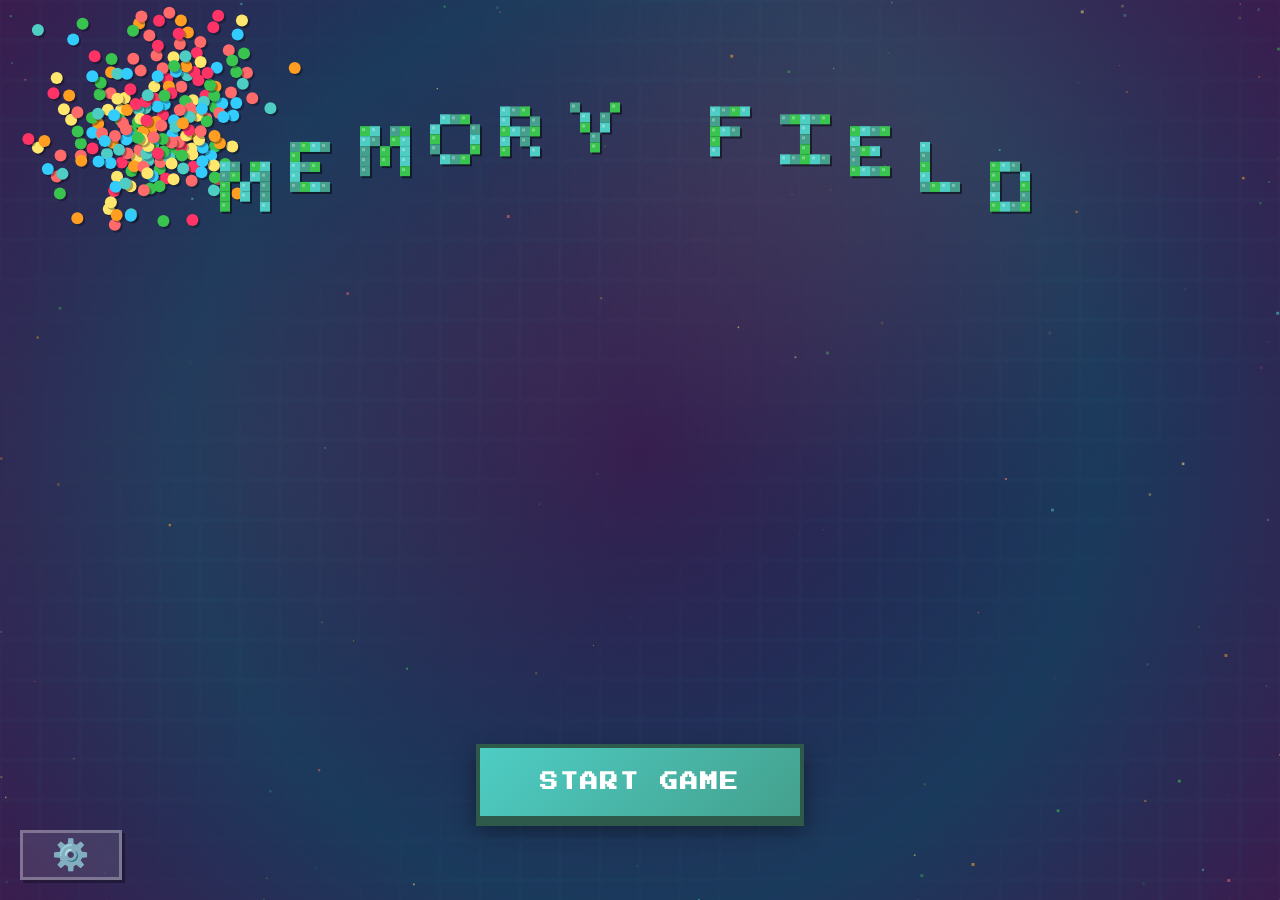
==== commit 69a1a2d5: "Сборка 1.0.0 от 2026-10-14 18:30" ====
--- a/index.html
+++ b/index.html
@@ -4,7 +4,7 @@
     <meta charset="UTF-8" />
     <meta name="viewport" content="width=device-width, initial-scale=1.0, maximum-scale=1.0, user-scalable=no" />
     <title>Поле памяти | Memory Field</title>
-    <script type="module" crossorigin src="./assets/index-DkeOhBEy.js"></script>
+    <script type="module" crossorigin src="./assets/index-DKuI18Ha.js"></script>
     <link rel="stylesheet" crossorigin href="./assets/index-D9oGnt11.css">
   </head>
   <body>
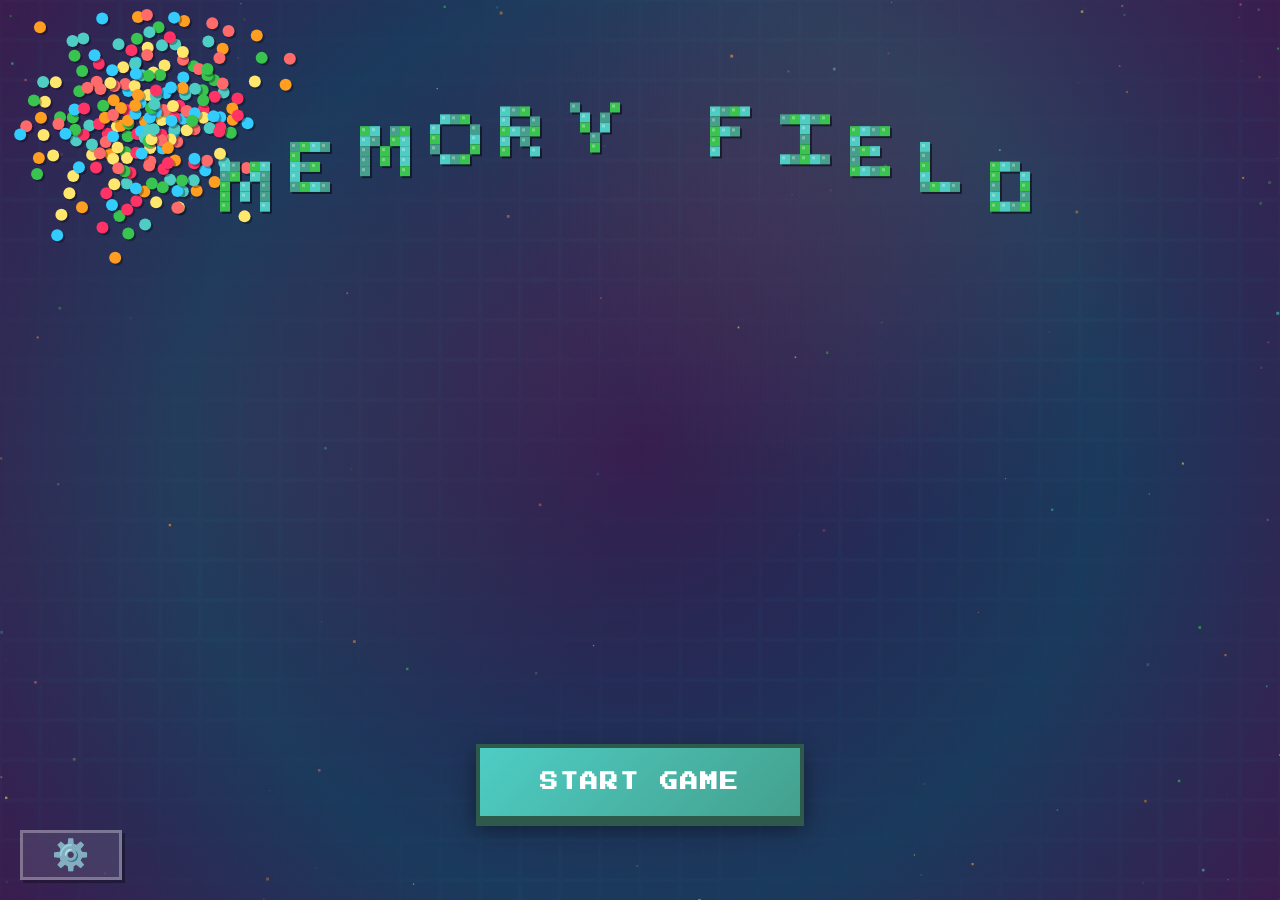
==== commit d258238a: "Сборка 1.0.0 от 2026-10-14 18:40" ====
--- a/index.html
+++ b/index.html
@@ -4,7 +4,7 @@
     <meta charset="UTF-8" />
     <meta name="viewport" content="width=device-width, initial-scale=1.0, maximum-scale=1.0, user-scalable=no" />
     <title>Поле памяти | Memory Field</title>
-    <script type="module" crossorigin src="./assets/index-DKuI18Ha.js"></script>
+    <script type="module" crossorigin src="./assets/index-ZYNd5fRy.js"></script>
     <link rel="stylesheet" crossorigin href="./assets/index-D9oGnt11.css">
   </head>
   <body>
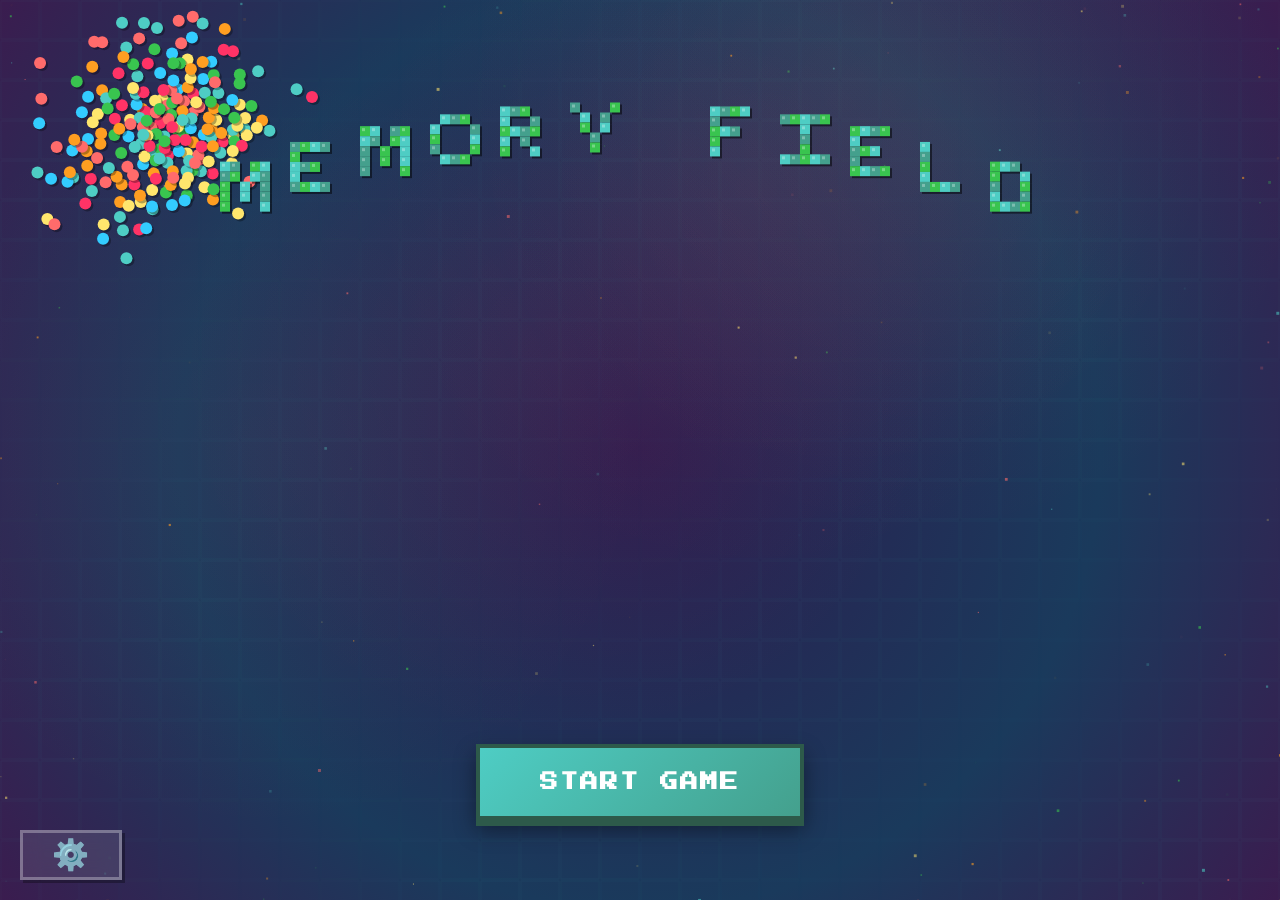
==== commit 9530bcb0: "Сборка 1.0.0 от 2026-10-14 18:51" ====
--- a/index.html
+++ b/index.html
@@ -4,7 +4,7 @@
     <meta charset="UTF-8" />
     <meta name="viewport" content="width=device-width, initial-scale=1.0, maximum-scale=1.0, user-scalable=no" />
     <title>Поле памяти | Memory Field</title>
-    <script type="module" crossorigin src="./assets/index-ZYNd5fRy.js"></script>
+    <script type="module" crossorigin src="./assets/index-BDEotug2.js"></script>
     <link rel="stylesheet" crossorigin href="./assets/index-D9oGnt11.css">
   </head>
   <body>
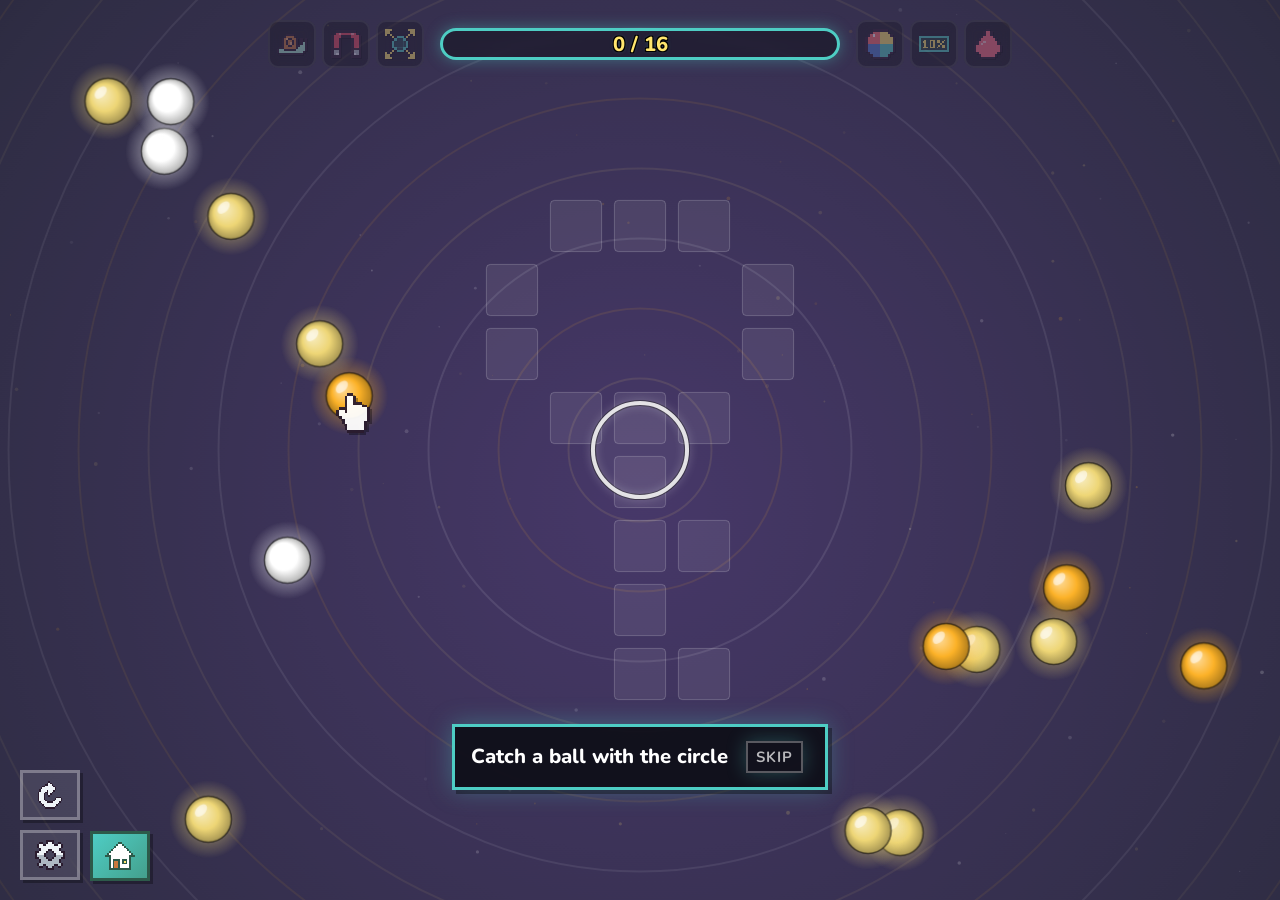
==== commit 7c68ba64: "Сборка 1.0.0 от 2026-10-27 08:11" ====
--- a/index.html
+++ b/index.html
@@ -3,11 +3,11 @@
   <head>
     <meta charset="UTF-8" />
     <meta name="viewport" content="width=device-width, initial-scale=1.0, maximum-scale=1.0, user-scalable=no" />
-    <title>Поле памяти | Memory Field</title>
-    <script type="module" crossorigin src="./assets/index-BDEotug2.js"></script>
-    <link rel="stylesheet" crossorigin href="./assets/index-D9oGnt11.css">
+    <title>Pixel Recall</title>
+    <script type="module" crossorigin src="./assets/index-BG8R0kvx.js"></script>
+    <link rel="stylesheet" crossorigin href="./assets/index-R0ML3mT7.css">
   </head>
-  <body>
+  <body class="booting">
     <canvas id="gameCanvas"></canvas>
 
     <!-- Экран просьбы повернуть телефон -->
@@ -33,7 +33,7 @@
         <button id="btn-next-level" title="Следующий уровень">➡️</button>
 
         <div id="start-screen" class="screen">
-            <h1 id="game-title">Поле памяти</h1>
+            <h1 id="game-title">Pixel Recall</h1>
             <p id="game-subtitle">Соберите воспоминания воедино</p>
             <button id="btn-start">Начать игру</button>
             <div id="start-secondary">
@@ -90,29 +90,29 @@
                         <div class="constructor-tool-group">
                             <div class="constructor-tool-row">
                                 <button id="constructor-tool-pencil" class="constructor-tool-btn active" aria-label="Карандаш">
-                                    <img class="constructor-tool-icon" src="./assets/karandash.png" alt="" aria-hidden="true">
+                                    <span class="constructor-tool-icon" data-constructor-icon="pencil" aria-hidden="true"></span>
                                 </button>
                                 <button id="constructor-tool-eraser" class="constructor-tool-btn" aria-label="Ластик">
-                                    <img class="constructor-tool-icon" src="./assets/sterka.png" alt="" aria-hidden="true">
+                                    <span class="constructor-tool-icon" data-constructor-icon="eraser" aria-hidden="true"></span>
                                 </button>
                                 <button id="constructor-tool-fill" class="constructor-tool-btn" aria-label="Заливка">
-                                    <img class="constructor-tool-icon" src="./assets/zalivka.png" alt="" aria-hidden="true">
+                                    <span class="constructor-tool-icon" data-constructor-icon="fill" aria-hidden="true"></span>
                                 </button>
                             </div>
                             <div class="constructor-tool-row">
                                 <button id="constructor-tool-mirror-x" class="constructor-tool-btn" aria-label="Зеркало по X">
-                                    <img class="constructor-tool-icon" src="./assets/osx.png" alt="" aria-hidden="true">
+                                    <span class="constructor-tool-icon" data-constructor-icon="mirrorV" aria-hidden="true"></span>
                                 </button>
                                 <button id="constructor-tool-mirror-y" class="constructor-tool-btn" aria-label="Зеркало по Y">
-                                    <img class="constructor-tool-icon" src="./assets/osy.png" alt="" aria-hidden="true">
+                                    <span class="constructor-tool-icon" data-constructor-icon="mirrorH" aria-hidden="true"></span>
                                 </button>
                             </div>
                             <div class="constructor-tool-row">
                                 <button id="constructor-tool-move-all" class="constructor-tool-btn" aria-label="Сдвиг всего рисунка">
-                                    <img class="constructor-tool-icon" src="./assets/peremestit.png" alt="" aria-hidden="true">
+                                    <span class="constructor-tool-icon" data-constructor-icon="move" aria-hidden="true"></span>
                                 </button>
                                 <button id="constructor-tool-select" class="constructor-tool-btn" aria-label="Выделение">
-                                    <img class="constructor-tool-icon" src="./assets/vydelitiperemestit.png" alt="" aria-hidden="true">
+                                    <span class="constructor-tool-icon" data-constructor-icon="select" aria-hidden="true"></span>
                                 </button>
                             </div>
                         </div>
@@ -121,10 +121,10 @@
 
                         <div class="constructor-action-group">
                             <button id="constructor-undo-btn" class="constructor-action-btn" aria-label="Отменить последнее действие">
-                                <img class="constructor-action-icon" src="./assets/otmena.png" alt="" aria-hidden="true">
+                                <span class="constructor-action-icon" data-constructor-icon="undo" aria-hidden="true"></span>
                             </button>
                             <button id="constructor-clear-btn" class="constructor-action-btn" aria-label="Очистить холст">
-                                <img class="constructor-action-icon" src="./assets/ochistit.png" alt="" aria-hidden="true">
+                                <span class="constructor-action-icon" data-constructor-icon="clear" aria-hidden="true"></span>
                             </button>
                         </div>
                     </div>
@@ -261,6 +261,8 @@
                         <span class="setting-value" id="sfx-value">80%</span>
                     </div>
                 </div>
+                <h3 class="modal-section-title" id="settings-privacy-title">Конфиденциальность</h3>
+                <p class="settings-privacy-text" id="settings-privacy-text"></p>
             </div>
         </div>
 
@@ -347,9 +349,9 @@
                 <div style="display: flex; flex-direction: column; gap: 6px;">
                     <!-- Первая строка: заработано → общий баланс -->
                     <div class="reward-row" style="display: flex; align-items: center; gap: 6px;">
-                        <span id="reward-earned" style="font-size: 14px; font-family: 'Press Start 2P', cursive; color: #FFE66D; text-shadow: -2px -2px 0 #000, 2px -2px 0 #000, -2px 2px 0 #000, 2px 2px 0 #000; white-space: nowrap;">+75</span>
+                        <span id="reward-earned" style="font-size: 14px; font-family: var(--ui-font); color: #FFE66D; text-shadow: -2px -2px 0 #000, 2px -2px 0 #000, -2px 2px 0 #000, 2px 2px 0 #000; white-space: nowrap;">+75</span>
 <img src="./assets/arrow.png" alt="arrow" style="width: 18px; height: 18px; image-rendering: pixelated;">
-                        <span id="reward-total" style="font-size: 14px; font-family: 'Press Start 2P', cursive; color: white; text-shadow: -2px -2px 0 #000, 2px -2px 0 #000, -2px 2px 0 #000, 2px 2px 0 #000; white-space: nowrap;">1425</span>
+                        <span id="reward-total" style="font-size: 14px; font-family: var(--ui-font); color: white; text-shadow: -2px -2px 0 #000, 2px -2px 0 #000, -2px 2px 0 #000, 2px 2px 0 #000; white-space: nowrap;">1425</span>
 <img src="./assets/coin.png" alt="coin" style="width: 16px; height: 16px; image-rendering: pixelated; margin-left: 2px; vertical-align: middle;">
                     </div>
                 </div>
@@ -392,7 +394,7 @@
 
         <div class="dev-section" style="margin-top: 12px; border-top: 2px solid rgba(78,205,196,0.4); padding-top: 10px;">
             <h4 style="color: #4ECDC4;">5. Режим поведения частиц</h4>
-            <select id="dev-particle-mode-select" style="width: 100%; padding: 6px; font-family: 'Press Start 2P', cursive; font-size: 9px; background: rgba(0,0,0,0.5); color: #fff; border: 2px solid #4ECDC4; border-radius: 3px; margin-bottom: 8px;">
+            <select id="dev-particle-mode-select" style="width: 100%; padding: 6px; font-family: var(--ui-font); font-size: 9px; background: rgba(0,0,0,0.5); color: #fff; border: 2px solid #4ECDC4; border-radius: 3px; margin-bottom: 8px;">
                 <option value="default">🎱 Стандарт (хаотичный)</option>
                 <option value="rain">🌨️ Снегопад (медленно вниз)</option>
                 <option value="horizontal-portal">🔄 Горизонтальный портал</option>
@@ -406,7 +408,7 @@
 
         <div class="dev-section" style="margin-top: 15px; border-top: 2px solid rgba(168,230,207,0.4); padding-top: 10px;">
             <h4 style="color: #A8E6CF;">6. Режим фона</h4>
-            <select id="dev-bg-theme-select" style="width: 100%; padding: 6px; font-family: 'Press Start 2P', cursive; font-size: 9px; background: rgba(0,0,0,0.5); color: #fff; border: 2px solid #A8E6CF; border-radius: 3px; margin-bottom: 8px;">
+            <select id="dev-bg-theme-select" style="width: 100%; padding: 6px; font-family: var(--ui-font); font-size: 9px; background: rgba(0,0,0,0.5); color: #fff; border: 2px solid #A8E6CF; border-radius: 3px; margin-bottom: 8px;">
             </select>
             <div style="margin-top: 3px; font-size: 9px; color: rgba(255,255,255,0.5); text-align: center;">Варианты элементов фона</div>
         </div>
@@ -415,7 +417,7 @@
             <h4 style="color: #FFE66D;">7. Превью уровней</h4>
 
             <label>Фон превью</label>
-            <select id="dev-ui-preview-bg" style="width: 100%; padding: 6px; font-family: 'Press Start 2P', cursive; font-size: 9px; background: rgba(0,0,0,0.5); color: #fff; border: 2px solid #FFE66D; border-radius: 3px; margin-bottom: 8px;">
+            <select id="dev-ui-preview-bg" style="width: 100%; padding: 6px; font-family: var(--ui-font); font-size: 9px; background: rgba(0,0,0,0.5); color: #fff; border: 2px solid #FFE66D; border-radius: 3px; margin-bottom: 8px;">
                 <option value="transparent">Transparent</option>
                 <option value="dark">Dark</option>
                 <option value="gradient">Gradient</option>
@@ -434,13 +436,13 @@
 
         <div class="dev-section" style="margin-top: 15px; border-top: 2px solid rgba(255,100,100,0.4); padding-top: 10px;">
             <h4 style="color: #ff6b6b;">8. Сброс прогресса</h4>
-            <button id="dev-reset-progress" style="width: 100%; padding: 8px; font-size: 11px; background: linear-gradient(135deg, #ff4444, #cc0000); color: white; border: 2px solid #ff6b6b; border-radius: 3px; cursor: pointer; font-family: 'Press Start 2P', cursive; margin-top: 8px;">⚠️ Сбросить весь прогресс</button>
+            <button id="dev-reset-progress" style="width: 100%; padding: 8px; font-size: 11px; background: linear-gradient(135deg, #ff4444, #cc0000); color: white; border: 2px solid #ff6b6b; border-radius: 3px; cursor: pointer; font-family: var(--ui-font); margin-top: 8px;">⚠️ Сбросить весь прогресс</button>
             <div style="margin-top: 5px; font-size: 10px; color: #ff6b6b; text-align: center;">Уровни, монеты, ежедневные награды</div>
         </div>
 
         <div class="dev-section" style="margin-top: 15px; border-top: 2px solid rgba(255,100,100,0.4); padding-top: 10px;">
             <h4 style="color: #ff6b6b;">7. Сброс прогресса</h4>
-            <button id="dev-reset-progress" style="width: 100%; padding: 8px; font-size: 11px; background: linear-gradient(135deg, #ff4444, #cc0000); color: white; border: 2px solid #ff6b6b; border-radius: 3px; cursor: pointer; font-family: 'Press Start 2P', cursive; margin-top: 8px;">⚠️ Сбросить весь прогресс</button>
+            <button id="dev-reset-progress" style="width: 100%; padding: 8px; font-size: 11px; background: linear-gradient(135deg, #ff4444, #cc0000); color: white; border: 2px solid #ff6b6b; border-radius: 3px; cursor: pointer; font-family: var(--ui-font); margin-top: 8px;">⚠️ Сбросить весь прогресс</button>
             <div style="margin-top: 5px; font-size: 10px; color: #ff6b6b; text-align: center;">Уровни, монеты, ежедневные награды</div>
         </div>
 
@@ -457,7 +459,7 @@
         .toast {
             padding: 12px 20px;
             border-radius: 4px;
-            font-family: 'Press Start 2P', cursive;
+            font-family: var(--ui-font);
             font-size: 10px;
             color: white;
             animation: slideIn 0.3s ease-out;
--- a/assets/index-R0ML3mT7.css
+++ b/assets/index-R0ML3mT7.css
@@ -0,0 +1 @@
+:root{--cursor-default: url([data-uri]) 16 16, auto;--cursor-pointer: url([data-uri]) 16 16, pointer}*{margin:0;padding:0;box-sizing:border-box;user-select:none;-webkit-user-select:none;-moz-user-select:none;-ms-user-select:none}body,html{width:100%;height:100%;overflow:hidden;overscroll-behavior:none;overscroll-behavior-y:contain;background-color:#0f0f13;touch-action:none;cursor:var(--cursor-default);image-rendering:pixelated;image-rendering:crisp-edges;-webkit-touch-callout:none}@font-face{font-family:"Press Start 2P";src:url(./PressStart2P-Regular-2BZhbCiP.ttf) format("truetype");font-weight:400;font-style:normal;font-display:swap}@font-face{font-family:Nunito UI;src:url(./nunito-cyrillic-wght-normal-CY6AOgYE.woff2) format("woff2");font-weight:200 1000;font-style:normal;font-display:swap;size-adjust:135%;unicode-range:U+0301,U+0400-045F,U+0490-0491,U+04B0-04B1,U+2116}@font-face{font-family:Nunito UI;src:url(./nunito-latin-wght-normal-BzFMHfZw.woff2) format("woff2");font-weight:200 1000;font-style:normal;font-display:swap;size-adjust:135%;unicode-range:U+0000-00FF,U+0131,U+0152-0153,U+02BB-02BC,U+02C6,U+02DA,U+02DC,U+0304,U+0308,U+0329,U+2000-206F,U+20AC,U+2122,U+2191,U+2193,U+2212,U+2215,U+FEFF,U+FFFD}:root{--ui-font: "Nunito UI", "Segoe UI", system-ui, sans-serif}body,button,select,input,.hud-btn,.level-select-hud,#ui-layer{font-family:var(--ui-font);font-weight:800}.rotate-screen{position:fixed;top:0;left:0;width:100%;height:100%;background:linear-gradient(135deg,#1a1a2e,#16213e,#0f0f1a);display:flex;flex-direction:column;justify-content:center;align-items:center;z-index:10000;text-align:center;padding:20px}.rotate-screen.hidden{display:none!important}.rotate-screen .rotate-icon{font-size:80px;margin-bottom:30px;animation:rotate-bounce 2s ease-in-out infinite}.rotate-screen h2{font-size:24px;margin-bottom:15px;color:#4ecdc4;text-shadow:2px 2px 0 rgba(0,0,0,.5)}.rotate-screen p{font-size:14px;color:#fffc;margin-bottom:30px;line-height:1.6}.rotate-screen .rotate-arrow{font-size:60px;color:#ffe66d;animation:rotate-spin 3s linear infinite}@keyframes rotate-bounce{0%,to{transform:translateY(0)}50%{transform:translateY(-20px)}}@keyframes rotate-spin{0%{transform:rotate(0)}to{transform:rotate(360deg)}}button,select,input[type=range],.hud-btn,.level-select-hud{cursor:var(--cursor-pointer)!important}#gameCanvas{display:block;position:fixed;top:0;left:0;width:100vw!important;height:100vh!important;image-rendering:auto!important;-webkit-image-rendering:auto!important}#gameCanvas.pixelated{image-rendering:pixelated!important;image-rendering:crisp-edges!important;-webkit-image-rendering:pixelated!important}body.playing #gameCanvas{cursor:none}#ui-layer{position:absolute;top:0;left:0;width:100%;height:100%;padding-top:env(safe-area-inset-top,0);padding-bottom:env(safe-area-inset-bottom,0);padding-left:env(safe-area-inset-left,0);padding-right:env(safe-area-inset-right,0);box-sizing:border-box;pointer-events:none;display:flex;flex-direction:column;justify-content:center;align-items:center;color:#fff;font-family:Segoe UI,Tahoma,Geneva,Verdana,sans-serif}#settings-btn,#main-menu-btn,#restart-level-btn,#btn-next-level{position:absolute;width:60px;height:50px;border-radius:0;pointer-events:auto;display:none;align-items:center;justify-content:center;font-size:30px;transition:all .2s ease;z-index:1000;box-shadow:3px 3px #0000004d;padding:0}#settings-btn svg,#main-menu-btn svg,#restart-level-btn svg,#btn-next-level svg{display:block;pointer-events:none}#settings-btn{bottom:20px;left:20px;background:#ffffff1a;border:3px solid rgba(255,255,255,.3);display:flex;-webkit-backdrop-filter:blur(10px);backdrop-filter:blur(10px)}#main-menu-btn{bottom:19px;left:90px;background:linear-gradient(135deg,#4ecdc4,#44a08d);border:3px solid #2d5a4a}#restart-level-btn{bottom:80px;left:20px;background:#ffffff1a;border:3px solid rgba(255,255,255,.3)}#restart-level-btn.visible,#btn-next-level.visible{display:flex}#btn-next-level{bottom:80px;left:90px;background:linear-gradient(135deg,#4ecdc4,#44a08d);border:3px solid #2d5a4a}#btn-next-level.visible{animation:pulse-next-btn 2s ease-in-out infinite}@keyframes pulse-next-btn{0%,to{box-shadow:3px 3px #0000004d;transform:scale(1)}50%{box-shadow:0 0 30px #4ecdc499,3px 3px #0000004d;transform:scale(1.08)}}#settings-btn:hover,#main-menu-btn:hover,#restart-level-btn:hover,#btn-next-level:hover{text-shadow:none;transform:scale(1.1);box-shadow:4px 4px #0006}#btn-next-level:hover,#main-menu-btn:hover{background:linear-gradient(135deg,#5dfdf4,#4ecdc4)}#settings-btn:hover,#restart-level-btn:hover{background:#fff3;border-color:#fff9}#settings-btn:active,#main-menu-btn:active,#restart-level-btn:active,#btn-next-level:active{transform:scale(.95);box-shadow:2px 2px #0000004d}.modal{position:fixed;top:50%;left:50%;transform:translate(-50%,-50%) scale(.95);background:#0f0f19cc;backdrop-filter:blur(6px);-webkit-backdrop-filter:blur(6px);border-radius:0;border:4px solid #4ECDC4;box-shadow:0 0 0 4px #4ecdc433,0 20px 60px #00000080;padding:40px;width:500px;height:600px;max-width:90vw;max-height:90vh;overflow-y:auto;opacity:0;pointer-events:none;visibility:hidden;transition:all .2s ease;z-index:2000;image-rendering:pixelated;font-family:var(--ui-font)}.modal.active{opacity:1;transform:translate(-50%,-50%) scale(1);pointer-events:auto;visibility:visible}.modal::-webkit-scrollbar{width:10px}.modal::-webkit-scrollbar-track{background:#0000004d}.modal::-webkit-scrollbar-thumb{background:linear-gradient(180deg,#4ecdc4,#44a08d);border:2px solid rgba(0,0,0,.3);border-radius:0}.modal{scrollbar-width:thin;scrollbar-color:#4ECDC4 rgba(0,0,0,.3)}@media(max-height:560px){.modal{padding:20px 28px}}.modal-overlay{position:fixed;top:0;left:0;width:100%;height:100%;background:#0000;-webkit-backdrop-filter:blur(6px);backdrop-filter:blur(6px);opacity:0;pointer-events:none;transition:opacity .3s ease;z-index:1999}.modal-overlay.active{opacity:1;pointer-events:auto}#confirm-menu-modal,#confirm-restart-modal,#confirm-constructor-clear-modal,#confirm-my-levels-delete-modal,#community-submit-modal{width:420px;height:auto;padding:28px;background:#0f0f194d;backdrop-filter:blur(6px);-webkit-backdrop-filter:blur(6px);overflow:hidden;z-index:10001}#confirm-menu-modal .modal-content,#confirm-restart-modal .modal-content,#confirm-constructor-clear-modal .modal-content,#confirm-my-levels-delete-modal .modal-content,#community-submit-modal .modal-content{text-align:center;padding:0;border-radius:0;box-shadow:none;background:transparent;gap:15px}#confirm-menu-modal h3,#confirm-restart-modal h3,#confirm-constructor-clear-modal h3,#confirm-my-levels-delete-modal h3,#community-submit-modal h3{font-size:18px;font-weight:700;color:#4ecdc4;margin:0 0 12px;text-shadow:2px 2px 0 rgba(0,0,0,.3);letter-spacing:1px;line-height:1.5}#confirm-menu-modal p,#confirm-restart-modal p,#confirm-constructor-clear-modal p,#confirm-my-levels-delete-modal p,#community-submit-modal p{font-size:12px;color:#fffc;margin:0 0 24px;line-height:1.6}.modal-buttons{display:flex;gap:15px;justify-content:center}.modal-btn-confirm,.modal-btn-cancel{min-width:120px;padding:12px 24px;font-size:12px;font-weight:600;border-radius:0;cursor:var(--cursor-pointer)!important;transition:all .2s ease;box-shadow:0 4px #0000004d;line-height:1.6}.modal-btn-confirm{background:linear-gradient(135deg,#4ecdc4,#44a08d);color:#fff;border:2px solid #2d5a4a}.modal-btn-cancel{background:#ffffff1a;color:#fff;border:2px solid rgba(255,255,255,.3)}.modal-btn-confirm:hover,.modal-btn-cancel:hover{transform:translateY(-2px);box-shadow:0 6px #00000059}.modal-btn-cancel:hover{background:#fff3}.modal-btn-confirm:active,.modal-btn-cancel:active{transform:translateY(2px);box-shadow:0 2px #0000004d}.modal-header{display:flex;justify-content:space-between;align-items:center;margin-bottom:20px;padding-bottom:15px;border-bottom:1px solid rgba(255,255,255,.1);gap:15px}.modal-title{font-size:22px;font-weight:700;letter-spacing:2px;background:linear-gradient(90deg,#ff6b6b,#ffe66d,#4ecdc4);-webkit-background-clip:text;-webkit-text-fill-color:transparent;margin:0;text-shadow:2px 2px 0 rgba(0,0,0,.3);line-height:1.4}#confirm-my-levels-delete-modal h3,#confirm-my-levels-delete-modal .modal-title,#community-submit-modal .modal-title{background:none;-webkit-background-clip:initial;-webkit-text-fill-color:#4ECDC4!important;color:#4ecdc4!important;text-shadow:0 0 10px rgba(78,205,196,.35)}#level-select-title{font-size:36px!important}.modal-close{width:40px;height:40px;border-radius:0;background:#ff646433;border:3px solid rgba(255,100,100,.5);color:#fff;font-size:24px;cursor:var(--cursor-pointer)!important;display:flex;align-items:center;justify-content:center;transition:all .2s ease;line-height:1}.modal-close:hover{background:#ff646466;border-color:#ff6464cc;transform:scale(1.05)}.modal-section{margin-bottom:25px}.modal-section-title{font-size:14px;font-weight:600;color:#4ecdc4;margin-bottom:15px;letter-spacing:1px;text-transform:uppercase;text-shadow:2px 2px 0 rgba(78,205,196,.3);line-height:1.6}.setting-row{display:flex;justify-content:space-between;align-items:center;margin-bottom:15px;padding:10px 0}.setting-label{font-size:12px;color:#fff;font-weight:600;line-height:1.8;text-shadow:2px 2px 0 rgba(0,0,0,.3)}.settings-privacy-text{font-size:12px;font-weight:600;line-height:1.5;color:#ffffffbf;margin:0;max-width:420px}.toggle-switch{position:relative;width:90px;height:38px;background:#ffffff1a;border:3px solid rgba(255,255,255,.3);border-radius:0;cursor:var(--cursor-pointer)!important;transition:background .2s ease;overflow:hidden;padding:4px;box-sizing:border-box}.toggle-switch.active{background:linear-gradient(90deg,#4ecdc4,#44a08d);border-color:#4ecdc4}.toggle-switch:after{content:"";position:absolute;top:2px;left:3px;width:36px;height:28px;background:#fff;border-radius:0;border:2px solid rgba(0,0,0,.3);transition:transform .2s ease;box-sizing:border-box}.toggle-switch.active:after{transform:translate(42px)}.toggle-switch span{font-size:11px;font-weight:700}.setting-slider{width:150px;height:24px;border-radius:0;background:#ffffff1a;border:2px solid rgba(255,255,255,.2);outline:none;-webkit-appearance:none;-moz-appearance:none;appearance:none;cursor:var(--cursor-pointer)!important;padding:0}.setting-slider::-webkit-slider-thumb,.setting-slider::-moz-range-thumb{width:20px;height:20px;border-radius:0;background:linear-gradient(135deg,#4ecdc4,#44a08d);cursor:var(--cursor-pointer)!important;border:2px solid rgba(0,0,0,.3);box-shadow:2px 2px #0000004d}.setting-value{min-width:60px;text-align:right;font-size:12px;color:#4ecdc4;font-weight:700;text-shadow:2px 2px 0 rgba(0,0,0,.3);line-height:1.5}.modal-btn{padding:18px 32px;font-size:12px;border:4px solid #2d5a4a;border-radius:0;background:linear-gradient(135deg,#4ecdc4,#44a08d);color:#fff;cursor:var(--cursor-pointer)!important;font-weight:600;letter-spacing:1px;text-transform:uppercase;transition:all .2s ease;box-shadow:0 4px #2d5a4a,0 10px 20px #0006;margin-top:10px;width:100%;line-height:1.6}.modal-btn:hover{transform:translateY(-2px);box-shadow:0 6px #2d5a4a,0 15px 30px #00000080;background:linear-gradient(135deg,#5dfdf4,#4ecdc4)}.modal-btn:active{transform:translateY(4px);box-shadow:0 2px #2d5a4a,0 5px 10px #0006}.modal-btn.secondary{background:#ffffff1a;border:3px solid rgba(255,255,255,.3);box-shadow:0 4px #0000004d}.modal-btn.secondary:hover{background:#fff3;border-color:#ffffff80}.mute-btn{width:50px;height:44px;border-radius:0;background:#ffffff1a;border:3px solid rgba(255,255,255,.2);cursor:var(--cursor-pointer)!important;display:flex;align-items:center;justify-content:center;transition:all .2s ease;flex-shrink:0;padding:0}.mute-btn svg{width:28px;height:28px;stroke:#fff}.mute-btn:hover{background:#fff3;border-color:#fff6;transform:scale(1.05)}.mute-btn:hover svg{stroke:#4ecdc4}.mute-btn:active{transform:scale(.95)}.mute-btn.muted{background:#ff64644d;border-color:#ff646480}.mute-btn.muted svg{stroke:#ff6b6b}.screen{pointer-events:auto;text-align:center;background:#0f0f13d9;padding:50px;border-radius:24px;backdrop-filter:blur(12px);-webkit-backdrop-filter:blur(12px);border:1px solid rgba(255,255,255,.1);box-shadow:0 20px 50px #00000080;transition:opacity .3s ease}#start-screen{background:transparent;-webkit-backdrop-filter:none;backdrop-filter:none;border:none;box-shadow:none;padding:0;display:flex;flex-direction:column;justify-content:flex-end;align-items:center;width:100%;height:100%;position:absolute;top:0;left:0;pointer-events:none}#start-screen>*{pointer-events:auto}#game-title{display:none;-webkit-user-select:none;user-select:none;cursor:var(--cursor-default)!important;position:relative}#game-subtitle{display:none}@keyframes titleGlow{0%,to{filter:brightness(1)}50%{filter:brightness(1.2)}}#btn-start{padding:25px 60px;font-size:18px;border:4px solid #2d5a4a;border-radius:0;background:linear-gradient(135deg,#4ecdc4,#44a08d);color:#fff;cursor:var(--cursor-pointer)!important;font-weight:600;letter-spacing:2px;text-transform:uppercase;transition:all .2s ease;box-shadow:0 6px #2d5a4a,0 10px 20px #0006;margin-bottom:80px;image-rendering:pixelated;align-self:center}#btn-start:hover{transform:translateY(-2px);box-shadow:0 8px #2d5a4a,0 15px 30px #00000080;background:linear-gradient(135deg,#5dfdf4,#4ecdc4)}#btn-start:active{transform:translateY(4px);box-shadow:0 2px #2d5a4a,0 5px 10px #0006}.hidden{display:none!important}#level-select-screen{position:fixed;top:0;left:0;width:100%;height:100%;z-index:9999;display:flex;justify-content:center;align-items:center;background:transparent!important;-webkit-backdrop-filter:none!important;backdrop-filter:none!important;border:none!important;box-shadow:none!important}#level-select-screen.hidden{display:none!important}#level-select-modal.modal{opacity:1!important;visibility:visible!important;transform:translate(-50%,-50%) scale(1)!important;pointer-events:auto!important;background:#0f0f194d;backdrop-filter:blur(6px);-webkit-backdrop-filter:blur(6px);border:4px solid #4ECDC4;box-shadow:0 0 0 4px #4ecdc433,0 20px 60px #00000080;overflow:hidden!important}#level-select-modal.my-levels-delete-modal-open{filter:blur(6px) brightness(.75);-webkit-filter:blur(6px) brightness(.75);pointer-events:none!important;-webkit-user-select:none;user-select:none}#level-select-modal.my-levels-delete-modal-open *{pointer-events:none!important;cursor:default!important}#level-select-modal.my-levels-delete-modal-open .main-tab-btn,#level-select-modal.my-levels-delete-modal-open .bottom-tab-btn,#level-select-modal.my-levels-delete-modal-open .album-tab,#level-select-modal.my-levels-delete-modal-open .level-card,#level-select-modal.my-levels-delete-modal-open .level-download-btn,#level-select-modal.my-levels-delete-modal-open .my-level-slot__delete-btn,#level-select-modal.my-levels-delete-modal-open .level-select-hud,#level-select-modal.my-levels-delete-modal-open #tab-constructor,#level-select-modal.my-levels-delete-modal-open .modal-close{pointer-events:none!important}#level-select-modal.my-levels-delete-modal-open #album-content{overflow-y:scroll!important;pointer-events:none!important}#level-select-modal.my-levels-delete-modal-open #album-content::-webkit-scrollbar,#level-select-modal.my-levels-delete-modal-open #album-content::-webkit-scrollbar-track,#level-select-modal.my-levels-delete-modal-open #album-content::-webkit-scrollbar-thumb{pointer-events:none!important}#level-select-modal.my-levels-delete-modal-open .my-level-slot__delete-btn:hover{background:#ff38382e!important;border-color:#ff5a5ad9!important;color:#ff6b6b!important;transform:none!important;box-shadow:2px 2px #00000040!important}#level-select-modal.my-levels-delete-modal-open .modal-close:hover{background:#ff646433!important;border-color:#ff646480!important;transform:none!important;box-shadow:none!important}#level-select-overlay.modal-overlay{opacity:1!important;pointer-events:auto!important;background:#0000;backdrop-filter:blur(6px);-webkit-backdrop-filter:blur(6px)}.level-card{background:transparent;border:none;border-radius:0;cursor:var(--cursor-pointer);transition:all .2s ease;text-align:center;position:relative;box-shadow:none;padding:8px;display:flex;flex-direction:column;align-items:center;min-height:200px;box-sizing:border-box;max-width:100%}.level-card:hover{background:#ffffff0d;transform:scale(1.05)}.level-card.my-level-slot:not(.occupied):not(.buyable):hover{background:transparent;transform:none;box-shadow:none}.level-card:active{transform:scale(.98)}.level-card.my-level-slot:not(.occupied):not(.buyable):active{transform:none}.level-card.completed{border-color:transparent;box-shadow:none}.level-card .level-preview{flex:1;display:flex;align-items:center;justify-content:center}.level-card .level-name{margin-top:auto;padding-top:8px;word-wrap:normal;overflow-wrap:normal;word-break:normal;-webkit-hyphens:manual;hyphens:manual;line-height:1.3;text-align:center;max-width:100%}.album-tabs-label{font-size:11px;color:#4ecdc4;text-align:center;margin-bottom:4px;padding-bottom:3px;border-bottom:1px solid rgba(78,205,196,.3);text-shadow:1px 1px 0 rgba(0,0,0,.5);line-height:1.4;display:flex;flex-direction:column;align-items:center;gap:2px}.album-tab{padding:10px 6px;margin-bottom:6px;background:#ffffff1a;border:2px solid rgba(255,255,255,.2);border-radius:0;cursor:var(--cursor-pointer);transition:all .2s ease;text-align:center;color:#fff;font-size:11px;line-height:1.3;white-space:nowrap}.album-tab:hover{background:#fff3;border-color:#fff6}.album-tab.active{background:linear-gradient(135deg,#4ecdc4,#44a08d);border-color:#2d5a4a;box-shadow:2px 2px #0000004d}.main-tabs-header{display:flex;gap:18px;justify-content:center;flex:1;align-items:center;margin-right:34px}#tab-constructor{margin-left:54px;margin-right:34px;padding:10px 22px;background:linear-gradient(135deg,#ff6b6b2e,#ffe66d24);border:2px solid rgba(255,253,107,.55);border-radius:0;color:#ffe66d;box-shadow:0 0 0 1px #ff6b6b26,2px 2px #0003;position:relative;text-transform:uppercase;letter-spacing:.5px}#tab-constructor:hover{background:linear-gradient(135deg,#ff6b6b47,#ffe66d38);border-color:#ff6b6bcc;transform:translateY(-2px) scale(1.03);box-shadow:0 0 18px #ff6b6b38,3px 3px #00000040;color:#fff}#tab-constructor.active{background:linear-gradient(135deg,#ff6b6b,#ffe66d);border-color:#ff6b6b;color:#1a1a1a;box-shadow:0 0 20px #ff6b6b59,2px 2px #00000040;text-shadow:none;transform:translateY(-1px)}.main-tab-btn{padding:10px 22px;font-size:11px;font-weight:600;background:#ffffff14;border:2px solid rgba(255,255,255,.2);border-radius:0;color:#fff9;cursor:var(--cursor-pointer)!important;transition:all .2s ease;box-shadow:2px 2px #00000026;text-transform:uppercase;letter-spacing:.5px;white-space:nowrap}.main-tab-btn:hover{background:#ffffff26;border-color:#fff6;transform:translateY(-2px);box-shadow:3px 3px #00000040;color:#fff}.main-tab-btn:active{transform:translateY(1px);box-shadow:1px 1px #00000026}.main-tab-btn.active{background:linear-gradient(135deg,#4ecdc4,#44a08d);border-color:#4ecdc4;color:#fff;box-shadow:0 0 15px #4ecdc466,2px 2px #0003;text-shadow:1px 1px 0 rgba(0,0,0,.3)}@media(max-width:768px){.main-tab-btn{padding:8px 14px;font-size:9px}}.bottom-tabs-inline{display:flex;flex-direction:column;gap:6px;margin-top:8px}.bottom-tab-btn{padding:10px;font-size:11px;font-weight:600;background:#ffffff14;border:2px solid rgba(255,255,255,.2);border-radius:0;color:#fff;cursor:var(--cursor-pointer)!important;transition:all .2s ease;box-shadow:2px 2px #00000026;text-transform:uppercase;letter-spacing:.5px;text-align:center;white-space:nowrap}.bottom-tab-btn:hover{background:#ffffff26;border-color:#4ecdc480;box-shadow:2px 2px #00000040;color:#4ecdc4}.bottom-tab-btn:active{transform:translateY(1px);box-shadow:1px 1px #00000026}.bottom-tab-btn.active{background:linear-gradient(135deg,#4ecdc4,#44a08d);border-color:#4ecdc4;color:#fff;box-shadow:0 0 12px #4ecdc466,2px 2px #0003;text-shadow:1px 1px 0 rgba(0,0,0,.3)}@media(max-width:768px){.bottom-tab-btn{padding:8px 6px;font-size:8px}}#daily-reward-modal{width:650px;height:auto;padding:25px}#daily-reward-modal .modal-content{padding:0;border-radius:0;box-shadow:none;background:transparent}#daily-reward-modal .modal-content h3{font-size:16px;color:#4ecdc4;margin:10px 0 15px;text-shadow:2px 2px 0 rgba(0,0,0,.3)}#daily-reward-modal .modal-content p{font-size:14px;margin:10px 0;line-height:1.6}#daily-reward-amount{font-size:24px!important;color:#ffe66d!important;text-shadow:2px 2px 0 rgba(0,0,0,.3)}#daily-reward-ok{margin-top:20px}#coin-reward-animation{animation:coinFloat 3s ease-out}@keyframes coinFloat{0%{opacity:0;transform:translateY(30px) scale(.8)}15%{opacity:1;transform:translateY(0) scale(1)}85%{opacity:1}to{opacity:0;transform:translateY(-20px) scale(1.05)}}#coin-reward-text{animation:coinPulse .6s ease-in-out 4}@keyframes coinPulse{0%,to{transform:scale(1)}50%{transform:scale(1.15)}}#coin-reward-icon svg{animation:coinSpin 1s ease-in-out 3}@keyframes coinSpin{0%,to{transform:rotateY(0)}50%{transform:rotateY(180deg)}}#coin-reward-arrow{animation:arrowBounce .8s ease-in-out infinite}@keyframes arrowBounce{0%,to{transform:translateY(0) translate(0)}50%{transform:translateY(-3px) translate(8px)}}#level-reward-panel{animation:rewardSlideIn .3s ease-out}@keyframes rewardSlideIn{0%{opacity:0;transform:translate(-20px)}to{opacity:1;transform:translate(0)}}.level-preview{width:100%;max-width:150px;aspect-ratio:1;margin:0 auto 10px;background:transparent;border-radius:0;display:flex;align-items:center;justify-content:center;position:relative;overflow:hidden;border:none;box-shadow:none}.level-preview canvas{width:100%!important;height:100%!important;max-width:none;max-height:none;image-rendering:pixelated;object-fit:contain}.level-name{font-size:13px;color:#fff;line-height:1.4;margin-top:10px;text-shadow:1px 1px 2px rgba(0,0,0,.5);-webkit-hyphens:auto;hyphens:auto;overflow-wrap:break-word;max-width:100%;text-align:center}.level-element-count{font-size:11px;color:#ffffff80;margin-top:4px}.lock-icon{position:absolute;top:50%;left:50%;transform:translate(-50%,-50%);font-size:40px;opacity:.6;pointer-events:none;z-index:10;filter:drop-shadow(0 0 10px rgba(0,0,0,.5))}.level-card.locked{opacity:.4;filter:grayscale(80%);pointer-events:none}.level-card.my-level-slot.buyable{pointer-events:auto;cursor:var(--cursor-pointer);opacity:1;filter:none}.level-card.my-level-slot.buyable:hover{opacity:1;filter:none}.level-card.locked .level-preview{opacity:.3}.level-card.locked .level-name,.level-card.locked .level-element-count{color:#fff6}.level-card.my-level-slot .level-element-count{min-height:14px}.level-card.my-level-slot .my-level-slot__price{position:absolute;left:50%;top:calc(50% + 42px);transform:translate(-50%);z-index:12;display:flex;align-items:center;gap:4px;font-size:14px;color:#ffe66d;text-shadow:-1px -1px 0 #000,1px -1px 0 #000,-1px 1px 0 #000,1px 1px 0 #000;pointer-events:none;line-height:1;white-space:nowrap}.level-card.my-level-slot.locked .level-preview{opacity:.3}.level-card.my-level-slot.buyable .my-level-slot__price{color:#ffe66d}.level-card.my-level-slot .my-level-slot__price-icon{width:18px;height:18px;image-rendering:pixelated;flex-shrink:0}.level-card.my-level-slot .level-preview{position:relative}.level-card.my-level-slot .my-level-slot__title-input{position:absolute;left:8px;right:8px;bottom:8px;z-index:13;width:calc(100% - 16px);height:28px;padding:6px 8px;border-radius:0;border:2px solid rgba(78,205,196,.35);background:#0f0f19d1;color:#fff;font-size:10px;line-height:1.4;text-align:center;outline:none;pointer-events:auto;box-sizing:border-box;box-shadow:2px 2px #0003}.level-card.my-level-slot .my-level-slot__title-input::placeholder{color:#ffffff73}.level-card.my-level-slot .my-level-slot__title-input:focus{border-color:#ffe66d;box-shadow:0 0 0 1px #ffe66d33,2px 2px #0003}.level-card .level-download-btn{position:absolute;top:8px;right:8px;background:#0009;border:2px solid rgba(78,205,196,.7);border-radius:6px;color:#4ecdc4;cursor:pointer;padding:4px;font-size:16px;z-index:10;width:35px;height:35px;display:flex;align-items:center;justify-content:center;-webkit-backdrop-filter:blur(2px);backdrop-filter:blur(2px);transition:all .2s ease}.level-card:not(.my-level-slot) .level-download-btn{left:8px;right:auto}.level-card.my-level-slot .level-download-btn{left:8px;right:auto}#community-submit-modal .community-submit-nick{width:100%;box-sizing:border-box}.level-card.my-level-slot .my-level-slot__submit-btn{top:50px}.level-card .level-download-btn:hover{background:#000000b3;border-color:#4ecdc4;transform:scale(1.1)}.level-card .level-download-btn:active{transform:scale(.95)}.level-card.my-level-slot__delete-btn,.level-card .my-level-slot__delete-btn{position:absolute;top:7px;right:7px;left:auto;width:24px;height:24px;padding:0;border-radius:0;display:flex;align-items:center;justify-content:center;z-index:11;background:#ff38382e;border:2px solid rgba(255,90,90,.85);color:#ff6b6b;font-size:12px;font-family:Arial,sans-serif;font-weight:700;line-height:1;box-shadow:2px 2px #00000040;-webkit-backdrop-filter:blur(2px);backdrop-filter:blur(2px);cursor:var(--cursor-pointer)!important;transition:all .2s ease}.level-card .my-level-slot__delete-btn:hover{background:#ff383852;border-color:#ff6b6b;color:#fff;transform:scale(1.08)}.level-card .my-level-slot__delete-btn:active{transform:scale(.95);box-shadow:1px 1px #00000040}.level-card.available-next{animation:pulse-available 2s ease-in-out infinite}@keyframes pulse-available{0%,to{box-shadow:none}50%{box-shadow:0 0 25px #4ecdc480}}.completed-badge{position:absolute;top:5px;right:5px;font-size:16px;color:#ffe66d;text-shadow:0 0 8px rgba(255,230,109,.8);z-index:10}.levels-grid{display:grid;grid-template-columns:repeat(4,1fr);gap:20px;width:100%;max-width:100%}.my-levels-grid{grid-template-columns:repeat(4,1fr)}#hud{position:absolute;top:20px;left:50%;transform:translate(-50%);pointer-events:none;z-index:100;display:flex;align-items:center;gap:16px;width:max-content}#progress-bar-container{display:flex;align-items:center;flex-shrink:0}.hud-boosters{display:flex;flex-direction:row;gap:6px;pointer-events:auto;align-items:center;flex-shrink:0}.hud-booster-btn{width:48px;height:48px;background:#0f0f19b3;border:2px solid rgba(78,205,196,.75);border-radius:10px;backdrop-filter:blur(6px);-webkit-backdrop-filter:blur(6px);display:flex;align-items:center;justify-content:center;cursor:pointer;transition:border-color .2s,background .2s,transform .1s;-webkit-user-select:none;user-select:none;position:relative}.hud-booster-btn img{width:32px;height:32px;image-rendering:pixelated;object-fit:contain;pointer-events:none}.hud-booster-btn .autofill-icon{font-size:16px;color:#1a1a1a;pointer-events:none;text-shadow:0 0 6px rgba(255,255,255,.3),1px 1px 0 rgba(255,255,255,.2)}body.playing .hud-booster-btn .autofill-icon{font-size:11px}.hud-booster-btn:hover{border-color:#4ecdc4;background:#4ecdc426;transform:scale(1.08);color:#fff}.hud-booster-btn:active{transform:scale(.95)}.hud-booster-btn.booster-active{border-color:#4ecdc4;background:#4ecdc440;color:#4ecdc4;box-shadow:0 0 10px #4ecdc480}.hud-booster-btn.booster-empty{border-color:#ffffff26;cursor:default;opacity:.4}.hud-booster-btn.booster-empty:hover{border-color:#ffffff26;background:#0f0f1980;transform:none;opacity:.4}.hud-booster-timer{position:absolute;top:50%;left:50%;transform:translate(-50%,-50%);font-size:16px;color:#ffe66d;text-shadow:0 0 6px rgba(0,0,0,.9),0 0 12px rgba(78,205,196,.5);white-space:nowrap;pointer-events:none;font-weight:700;z-index:10}#progress-bar-track{width:400px;max-width:60vw;height:32px;background:#0f0f1980;border:3px solid #4ECDC4;border-radius:16px;overflow:visible;backdrop-filter:blur(6px);-webkit-backdrop-filter:blur(6px);box-shadow:0 0 15px #4ecdc466;position:relative}#progress-bar-fill{height:100%;width:0%;background:linear-gradient(90deg,#4ecdc4,#ffe66d,#ff6b6b);border-radius:13px;transition:width .3s ease;box-shadow:0 0 12px #4ecdc4b3}#progress-bar-text{position:absolute;top:50%;left:50%;transform:translate(-50%,-50%);font-size:15px;color:#ffe66d;font-family:var(--ui-font);letter-spacing:0;line-height:1;text-shadow:-1px -1px 0 #000,1px -1px 0 #000,-1px 1px 0 #000,1px 1px 0 #000,0 0 4px rgba(78,205,196,.35);white-space:nowrap;z-index:10;pointer-events:none}.level-select-hud{position:absolute;top:0;right:20px;padding:10px 20px;font-size:14px;background:#ffffff1a;color:#fff;border:1px solid rgba(255,255,255,.3);border-radius:12px;pointer-events:auto;cursor:var(--cursor-pointer)!important;outline:none}.level-select-hud option{background-color:#14141e;color:#fff}.level-select-hud:hover{background:#fff3;transform:scale(1.05)}.hud-btn{position:absolute;top:0;right:180px;padding:10px 15px;font-size:18px;background:#ffffff1a;color:#fff;border:1px solid rgba(255,255,255,.3);border-radius:12px;cursor:var(--cursor-pointer)!important;pointer-events:auto;transition:all .2s ease;width:auto;height:auto}.hud-btn:hover{background:#fff3;transform:scale(1.1)}h1,h2{font-size:42px;margin-bottom:15px;font-weight:300;letter-spacing:3px;background:linear-gradient(90deg,#ff6b6b,#ffe66d,#4ecdc4);-webkit-background-clip:text;-webkit-text-fill-color:transparent}p{color:#a0a0b0;margin-bottom:30px;font-size:18px;letter-spacing:1px}button{padding:16px 48px;font-size:18px;border:none;border-radius:50px;background:#4ecdc4;color:#0f0f13;cursor:var(--cursor-pointer)!important;font-weight:600;letter-spacing:1px;text-transform:uppercase;transition:all .2s ease;pointer-events:auto;box-shadow:0 0 20px #4ecdc44d}button:hover{transform:scale(1.05);box-shadow:0 0 30px #4ecdc499;background:#5dfdf4}button:active{transform:scale(.95)}#preview-modal{background:#000000d9;display:flex;justify-content:center;align-items:center;z-index:2000}.modal-content{padding:30px;border-radius:20px;text-align:center;box-shadow:0 10px 40px #00000080;max-width:90vw;display:flex;flex-direction:column;align-items:center;gap:20px}.modal-content h3{margin:0;color:#333;font-size:1.5rem}#previewCanvas{background:#f0f0f0;border-radius:10px;box-shadow:inset 0 2px 10px #0000001a;max-width:100%}#btn-close-preview{padding:12px 30px;font-size:1.1rem;background:#f36;color:#fff;border:none;border-radius:30px;cursor:var(--cursor-pointer)!important;transition:transform .2s,background .2s}#btn-close-preview:hover{background:#e62e5c;transform:scale(1.05)}#dev-toggle{display:none!important;position:fixed;bottom:10px;right:10px;z-index:10000;background:#000000b3;color:#fff;border:1px solid #555;padding:8px 12px;border-radius:5px;cursor:var(--cursor-pointer)!important;font-family:monospace;font-size:14px;transition:background .2s}#dev-toggle:hover{background:#323232e6}#dev-panel{display:none!important;position:fixed;bottom:50px;right:10px;width:320px;max-height:80vh;overflow-y:auto;background:#141419f2;color:#4ecdc4;border:1px solid #4ecdc4;z-index:10000;padding:15px;font-family:monospace;border-radius:8px;box-shadow:0 0 15px #4ecdc433;text-align:left}#dev-panel h3{margin-top:0;color:#fff;border-bottom:1px solid #555;padding-bottom:8px;font-size:16px}.dev-section{margin-bottom:15px;border-bottom:1px dashed #444;padding-bottom:10px}.dev-section h4{margin:0 0 10px;color:#aaa;font-size:14px}.dev-section button{background:#333;color:#fff;border:1px solid #555;padding:6px 10px;margin:2px;cursor:var(--cursor-pointer)!important;border-radius:4px;font-family:monospace;font-size:12px;transition:background .2s}.dev-section button:hover{background:#4ecdc4;color:#000;border-color:#4ecdc4}.dev-section select{background:#222;color:#fff;border:1px solid #555;padding:5px;border-radius:4px;font-family:monospace;margin-bottom:5px;width:100%}.dev-section input[type=range]{width:100%;margin-top:5px}.dev-section label{font-size:12px;color:#ddd}#album-tabs::-webkit-scrollbar,#album-content::-webkit-scrollbar,.constructor-sidebar::-webkit-scrollbar{width:12px}#album-tabs::-webkit-scrollbar-track,#album-content::-webkit-scrollbar-track,.constructor-sidebar::-webkit-scrollbar-track{background:#0000004d;border:1px solid rgba(255,255,255,.1)}#album-tabs::-webkit-scrollbar-thumb,#album-content::-webkit-scrollbar-thumb,.constructor-sidebar::-webkit-scrollbar-thumb{background:linear-gradient(180deg,#4ecdc4,#44a08d);border:2px solid rgba(0,0,0,.3);border-radius:0;box-shadow:2px 2px #0000004d}#album-tabs::-webkit-scrollbar-thumb:hover,#album-content::-webkit-scrollbar-thumb:hover,.constructor-sidebar::-webkit-scrollbar-thumb:hover{background:linear-gradient(180deg,#5dfdf4,#4ecdc4)}#album-tabs::-webkit-scrollbar-thumb:active,#album-content::-webkit-scrollbar-thumb:active{background:linear-gradient(180deg,#3dbdb4,#3a8a7a);box-shadow:1px 1px #0000004d}#album-tabs,#album-content,.constructor-sidebar{scrollbar-width:thin;scrollbar-color:#4ECDC4 rgba(0,0,0,.3)}#album-content{overflow-x:hidden;overflow-y:auto}.constructor-screen{position:fixed;top:0;right:0;bottom:0;left:0;z-index:10000;display:flex;flex-direction:column;background:#0f0f13;color:#fff;pointer-events:auto;overflow:hidden}.constructor-screen.constructor-modal-open .constructor-workspace,.constructor-screen.constructor-modal-open .constructor-topbar{filter:blur(6px);pointer-events:none;-webkit-user-select:none;user-select:none}.constructor-screen.hidden{display:none!important}.constructor-topbar{display:flex;align-items:center;gap:16px;padding:12px 16px;height:68px;border-bottom:2px solid rgba(78,205,196,.25);background:#0f0f13;backdrop-filter:none;-webkit-backdrop-filter:none}.constructor-back-btn{width:140px;padding:12px 14px;border-radius:0;background:linear-gradient(135deg,#ff6b6b38,#ffe66d2e);border:2px solid rgba(255,107,107,.6);color:#ffe66d;font-size:11px;box-shadow:2px 2px #00000040;text-align:center}.constructor-back-btn:hover{background:linear-gradient(135deg,#ff6b6b52,#ffe66d3d);border-color:#ff6b6bd9;transform:translateY(-2px)}.constructor-title-wrap{display:flex;flex-direction:column;gap:6px;min-width:0}.constructor-title-row{display:flex;align-items:center;gap:10px;min-width:0}.constructor-title{margin:0;font-size:18px;font-family:var(--ui-font);background:linear-gradient(90deg,#ff6b6b,#ffe66d,#4ecdc4);-webkit-background-clip:text;background-clip:text;-webkit-text-fill-color:transparent}.constructor-help-btn{width:auto;min-width:34px;height:34px;padding:0 10px;border-radius:0;border:2px solid rgba(78,205,196,.55);background:linear-gradient(135deg,#4ecdc433,#44a08d2e);color:#4ecdc4;font-size:14px;line-height:1;box-shadow:2px 2px #00000038;flex:0 0 auto}.constructor-help-btn:hover{background:linear-gradient(135deg,#4ecdc452,#44a08d42);border-color:#4ecdc4;transform:translateY(-1px);color:#5dfdf4}.constructor-help-btn:active{transform:translateY(1px)}.constructor-help-modal{position:fixed;z-index:20050;width:min(92vw,520px);height:auto;padding:22px;background:#0f0f13f5;border:3px solid rgba(78,205,196,.55);box-shadow:0 0 0 2px #00000059,0 18px 50px #0000008c,0 0 24px #4ecdc424;overflow:hidden}.constructor-help-modal__content{padding:0;background:transparent;box-shadow:none;border-radius:0;gap:14px;overflow:hidden}.constructor-help-modal__header{position:relative;display:flex;align-items:flex-start;justify-content:flex-start;gap:12px;min-height:38px;padding-right:50px}.constructor-help-modal__title{margin:0;font-size:16px;font-weight:700;color:#4ecdc4;line-height:1.4;letter-spacing:0;text-shadow:none;background:none;-webkit-text-fill-color:#4ECDC4}.constructor-help-modal__close{position:absolute;top:0;right:0;width:38px;height:38px;padding:0;border-radius:0;font-size:14px}.constructor-help-modal__tabs{display:flex;gap:8px;flex-wrap:wrap}.constructor-help-tab{flex:1 1 0;min-width:110px;min-height:64px;padding:4px 8px 2px;border-radius:0;border:2px solid rgba(255,255,255,.16);background:#ffffff0f;color:#ffffffb8;font-size:30px;font-weight:700;line-height:1;box-shadow:2px 2px #0000002e}.constructor-help-tab.active{border-color:#4ecdc4;background:linear-gradient(135deg,#4ecdc4,#44a08d);color:#fff}.constructor-help-modal__body{min-height:180px;padding:16px;border:2px solid rgba(78,205,196,.22);background:#ffffff0a}.constructor-help-page-title{margin:0 0 12px;font-size:12px;color:#ffe66d;line-height:1.5}.constructor-help-page-text{margin:0;font-size:11px;color:#ffffffd1;line-height:1.8;white-space:pre-line}.constructor-help-list{display:flex;flex-direction:column;gap:8px}.constructor-help-item{display:flex;align-items:center;gap:10px;min-height:44px;font-size:11px;line-height:1.25;color:#ffffffd1;text-align:left}.constructor-help-item__icon{flex:0 0 32px;width:32px;height:32px;object-fit:contain;image-rendering:pixelated;display:block;align-self:center;margin-top:0;margin-bottom:0}.constructor-help-item__text{flex:1 1 auto;min-width:0;display:flex;align-items:center;justify-content:flex-start;text-align:left;min-height:34px}@media(max-width:520px){.constructor-topbar{gap:10px;height:auto;min-height:68px;padding:10px 12px;align-items:flex-start}.constructor-title-row{flex-wrap:wrap}.constructor-title{font-size:14px}.constructor-help-btn{width:30px;height:30px;font-size:13px}.constructor-help-modal{width:min(94vw,520px);padding:16px}.constructor-help-modal__tabs{flex-direction:column}.constructor-help-tab{min-width:0}.constructor-help-modal__body{min-height:160px;padding:14px}}.constructor-subtitle{margin:0;font-size:11px;color:#ffffffb3;line-height:1.5;display:none}.constructor-workspace{flex:1;min-height:0;display:flex;gap:0;padding:0;box-sizing:border-box;width:100%}.constructor-sidebar{width:280px;min-width:280px;max-width:280px;flex-shrink:0;display:flex;flex-direction:column;gap:12px;padding:16px;background:linear-gradient(180deg,#171722,#101018);border-right:2px solid rgba(78,205,196,.28);box-shadow:6px 0 18px #00000059;overflow-y:auto;position:relative;z-index:2}.constructor-art-panel{display:flex;flex-direction:column;gap:12px}.constructor-name-panel{display:flex;flex-direction:column;gap:12px;margin-bottom:14px}.constructor-tiles-panel{display:flex;flex-direction:column;gap:14px;margin-top:14px}.constructor-field-label{font-size:11px;color:#4ecdc4;line-height:1.5;letter-spacing:.5px;text-transform:uppercase}.constructor-name-input{width:100%;padding:12px 14px;border-radius:0;border:2px solid rgba(78,205,196,.35);background:#ffffff0f;color:#fff;font-size:11px;line-height:1.6;box-shadow:2px 2px #0003;outline:none}.constructor-name-input::placeholder{color:#ffffff73}.constructor-name-input:focus{border-color:#ffe66d;box-shadow:0 0 0 1px #ffe66d33,2px 2px #0003}.constructor-tiles-grid{display:grid;grid-template-columns:repeat(3,minmax(0,1fr));gap:10px;width:100%}.constructor-tiles-panel{gap:14px;margin-top:14px}.constructor-tile{position:relative;width:100%;aspect-ratio:1 / 1;padding:0;border-radius:0;border:2px solid rgba(255,255,255,.16);background:#ffffff0d;box-shadow:2px 2px #0003;display:flex;align-items:stretch;justify-content:stretch;overflow:hidden}.constructor-tile:hover{transform:translateY(-1px);border-color:#4ecdc473;background:#ffffff14}.constructor-tile.constructor-tile-active{border-color:#ffe66d;background:#ffe66d14;box-shadow:0 0 0 1px #ffe66d33,2px 2px #0003}.constructor-tile__badge{position:absolute;top:6px;left:6px;z-index:2;min-width:18px;height:18px;padding:0 4px;display:inline-flex;align-items:center;justify-content:center;background:#0f0f13d6;border:1px solid rgba(255,255,255,.16);color:#ffe66d;font-size:10px;line-height:1}.constructor-tile__canvas{position:absolute;top:0;right:0;bottom:0;left:0;width:100%;height:100%;display:block;image-rendering:pixelated;image-rendering:crisp-edges;pointer-events:none}.constructor-submit-btn{width:100%;padding:14px 12px;border-radius:0;border:2px solid #2d5a4a;background:linear-gradient(135deg,#4ecdc4,#44a08d);color:#fff;font-size:11px;line-height:1.6;box-shadow:2px 2px #00000040;margin-top:14px}.constructor-submit-btn:hover:not(:disabled){background:linear-gradient(135deg,#5dfdf4,#4ecdc4);border-color:#4ecdc4}.constructor-submit-btn:disabled{opacity:.45;cursor:default!important;box-shadow:2px 2px #0000002e}.constructor-panel{background:#0f0f19d9;border:2px solid rgba(78,205,196,.25);box-shadow:0 0 0 1px #4ecdc414;padding:14px}.constructor-panel h3{margin:0 0 12px;font-size:12px;color:#4ecdc4;line-height:1.5}.constructor-tool-group{display:flex;flex-direction:column;gap:8px}.constructor-tool-row{display:grid;grid-template-columns:repeat(4,minmax(0,1fr));gap:8px}.constructor-tool-btn{width:100%;height:44px;display:inline-flex;align-items:center;justify-content:center;padding:0;border-radius:0;border:2px solid rgba(255,255,255,.2);background:#ffffff0f;color:#fff;box-shadow:2px 2px #0003;margin:0}.constructor-tool-icon{width:32px;height:32px;display:block}.constructor-tool-icon svg,.constructor-action-icon svg,.constructor-help-item__icon svg{display:block;width:100%;height:100%}.constructor-tool-separator{width:100%;height:0;margin:6px 0 8px;border-top:1px solid rgba(78,205,196,.28)}.constructor-action-group{display:grid;grid-template-columns:repeat(4,minmax(0,1fr));gap:8px}.constructor-action-btn{width:100%;height:44px;display:inline-flex;align-items:center;justify-content:center;padding:0;border-radius:0;border:2px solid rgba(78,205,196,.55);background:linear-gradient(135deg,#4ecdc433,#44a08d33);color:#fff;box-shadow:2px 2px #0003;margin:0}.constructor-action-icon{width:32px;height:32px;display:block}.constructor-tool-btn:hover,.constructor-action-btn:hover{background:#ffffff1f;border-color:#4ecdc480;transform:translateY(-1px)}.constructor-tool-btn.active{background:linear-gradient(135deg,#4ecdc4,#44a08d);border-color:#4ecdc4;color:#fff;box-shadow:0 0 0 1px #4ecdc459,2px 2px #0003}.constructor-tool-btn:focus-visible,.constructor-color-swatch:focus-visible{outline:2px solid #FFE66D;outline-offset:2px}.constructor-action-btn:focus-visible{outline:2px solid #FFE66D;outline-offset:2px}.constructor-palette{display:grid;grid-template-columns:repeat(8,20px);gap:8px;align-content:start}.constructor-palette-separator{grid-column:1 / -1;height:0;margin:4px 0 2px;border-top:1px solid rgba(78,205,196,.28)}.constructor-color-swatch{width:20px;height:20px;padding:0;border-radius:0;border:1px solid rgba(255,255,255,.22);box-shadow:1px 1px #00000038;background-clip:padding-box;position:relative;transition:transform .15s ease,border-color .15s ease,box-shadow .15s ease,outline-color .15s ease}.constructor-color-swatch:hover{transform:scale(1.08);border-color:#ffffff8c;box-shadow:2px 2px #00000040}.constructor-color-swatch.active{outline:2px solid #FFE66D;outline-offset:1px;border-color:#fffc;box-shadow:0 0 0 1px #0003,2px 2px #00000040}.constructor-color-swatch.is-empty{background:linear-gradient(135deg,#ffffff0f,#ffffff24);border-color:#ffffff47}.constructor-color-swatch.is-empty:before,.constructor-color-swatch.is-empty:after{content:"";position:absolute;left:50%;top:50%;width:12px;height:2px;background:#ffffffb8;transform:translate(-50%,-50%)}.constructor-color-swatch.is-empty:before{transform:translate(-50%,-50%) rotate(90deg)}.constructor-color-swatch.is-empty:hover{border-color:#4ecdc4b3;box-shadow:2px 2px #00000040,0 0 10px #4ecdc42e}.constructor-color-swatch.is-empty.active{border-color:#ffe66d}.constructor-color-swatch.is-empty[data-color]:not([data-color=""]):before,.constructor-color-swatch.is-empty[data-color]:not([data-color=""]):after{content:none}.constructor-canvas-area{flex:1;min-width:0;min-height:0;background:#0f0f13;position:relative;overflow:hidden;display:block;padding:0;cursor:grab}.constructor-canvas-area:before{content:none}.constructor-canvas-wrap{position:absolute;top:0;right:0;bottom:0;left:0;overflow:hidden;z-index:2;display:block;border:none;box-shadow:none;background:transparent}#constructor-canvas{position:absolute;top:0;right:0;bottom:0;left:0;z-index:2;width:100%;height:100%;display:block;image-rendering:pixelated;image-rendering:crisp-edges;background:transparent;box-shadow:none;touch-action:none;cursor:inherit}#constructor-canvas:active,.constructor-canvas-area:active{cursor:grabbing}#constructor-canvas,.constructor-canvas-wrap{touch-action:none}.constructor-screen *{-webkit-user-select:none;user-select:none}.constructor-color-modal{position:fixed;top:0;right:0;bottom:0;left:0;z-index:10020;display:flex;align-items:center;justify-content:center;background:#0000006b;backdrop-filter:blur(8px);-webkit-backdrop-filter:blur(8px);opacity:1;visibility:visible;pointer-events:auto}.constructor-color-modal.hidden{display:none!important}.constructor-color-modal__overlay{position:absolute;top:0;right:0;bottom:0;left:0}.constructor-color-modal__panel{position:relative;width:min(92vw,440px);padding:18px;background:#0f0f13f5;border:3px solid rgba(78,205,196,.55);box-shadow:0 0 0 2px #00000059,0 18px 50px #0000008c,0 0 24px #4ecdc424;border-radius:0;pointer-events:auto}.constructor-color-modal__header{display:flex;align-items:center;justify-content:space-between;gap:12px;margin-bottom:14px}.constructor-color-modal__title{margin:0;font-size:14px;color:#4ecdc4;line-height:1.4;text-shadow:2px 2px 0 rgba(0,0,0,.35)}.constructor-color-modal__close{width:38px;height:38px;padding:0;border-radius:0;background:#ff6b6b38;border:2px solid rgba(255,107,107,.6);color:#ffe66d;font-size:14px;line-height:1;box-shadow:2px 2px #00000040}.constructor-color-modal__close:hover{background:#ff6b6b52;border-color:#ff6b6bd9;transform:translateY(-1px)}.constructor-color-modal__body{display:flex;flex-direction:column;gap:14px}.constructor-color-wheel-wrap{position:relative;width:240px;height:240px;margin:0 auto}.constructor-color-wheel{width:240px;height:240px;display:block;border-radius:50%;box-shadow:inset 0 0 0 2px #ffffff1f,0 0 0 2px #00000059,0 12px 30px #00000059;cursor:crosshair}.constructor-color-wheel-cursor{position:absolute;width:18px;height:18px;border-radius:50%;border:2px solid #FFFFFF;box-shadow:0 0 0 2px #000000a6,0 0 12px #0006;pointer-events:none;transform:translate(-50%,-50%)}.constructor-color-brightness{width:100%}.constructor-color-brightness__slider{width:100%;height:12px;-webkit-appearance:none;-moz-appearance:none;appearance:none;background:linear-gradient(to right,#000,#fff);border-radius:999px;outline:none}.constructor-color-brightness__slider::-webkit-slider-runnable-track{height:12px;border-radius:999px}.constructor-color-brightness__slider::-webkit-slider-thumb{-webkit-appearance:none;width:20px;height:20px;margin-top:-4px;border-radius:50%;background:#fff;border:2px solid #D7D7D7;box-shadow:0 2px 6px #00000059}.constructor-color-fields{display:grid;grid-template-columns:repeat(4,minmax(0,1fr));gap:8px;align-items:end}.constructor-color-field{min-width:0}.constructor-color-field label{display:block;margin-bottom:4px;font-size:11px;color:#ffffffa6;line-height:1.4}.constructor-color-field input{width:100%;height:34px;padding:0 8px;border-radius:0;border:2px solid rgba(255,255,255,.18);background:#ffffff0f;color:#fff;font-size:11px;line-height:1.4;text-align:center;outline:none;box-shadow:2px 2px #0000002e;-moz-appearance:textfield}.constructor-color-field input::-webkit-outer-spin-button,.constructor-color-field input::-webkit-inner-spin-button{-webkit-appearance:none;margin:0}.constructor-color-field input:focus{border-color:#ffe66d;box-shadow:0 0 0 1px #ffe66d33,2px 2px #0000002e}.constructor-color-hex-row{display:flex;align-items:center;gap:6px;padding:0 8px;height:34px;border:2px solid rgba(255,255,255,.18);background:#ffffff0f;box-shadow:2px 2px #0000002e;box-sizing:border-box}.constructor-color-hex-row span{color:#fff9;font-size:11px;line-height:1}.constructor-color-hex-input{flex:1;border:0!important;box-shadow:none!important;background:transparent!important;padding:0!important;text-transform:uppercase}.constructor-color-preview{min-height:34px;border-radius:0;border:2px solid rgba(255,255,255,.18);box-shadow:2px 2px #0000002e;grid-column:1 / -1}.constructor-color-modal__footer{display:flex;gap:10px;margin-top:16px}.constructor-color-modal__btn{flex:1;height:42px;padding:0 10px;border-radius:0;font-size:11px;line-height:1.4;box-shadow:2px 2px #00000040}.constructor-color-modal__btn--primary{border:2px solid #2d5a4a;background:linear-gradient(135deg,#4ecdc4,#44a08d);color:#fff}.constructor-color-modal__btn--secondary{border:2px solid rgba(255,255,255,.24);background:#ffffff1a;color:#fff}.constructor-color-modal__btn:hover{transform:translateY(-1px)}@media(max-width:520px){.constructor-color-modal__panel{width:min(94vw,440px);padding:14px}.constructor-color-wheel-wrap,.constructor-color-wheel{width:220px;height:220px}.constructor-color-fields{grid-template-columns:repeat(2,minmax(0,1fr))}.constructor-color-modal__footer{flex-direction:column}}#onboarding-hint{position:fixed;top:64px;left:50%;transform:translate(-50%);z-index:1001;display:flex;align-items:center;gap:14px;max-width:min(620px,calc(100vw - 32px));padding:14px 22px 14px 16px;background:#0f0f19f0;border:3px solid #4ECDC4;box-shadow:4px 4px #00000059,0 0 24px #4ecdc459;color:#fff;font-family:var(--ui-font);font-weight:800;font-size:15px;line-height:1.35;pointer-events:none;animation:onboarding-in .4s ease-out;transition:opacity .5s ease,transform .5s ease}#onboarding-hint.onboarding-hint--leaving{opacity:0;transform:translate(-50%) translateY(-12px)}#onboarding-hint.onboarding-hint--side{transform:none;animation:none}#onboarding-hint.onboarding-hint--side.onboarding-hint--leaving{transform:translateY(-12px)}#onboarding-hint[data-step="3"]{border-color:#ffe66d}#onboarding-hint[data-step="3"] .onboarding-hint__demo{display:none}#onboarding-hand{position:fixed;left:0;top:0;z-index:1001;pointer-events:none;opacity:0;transform-origin:40% 7%;filter:drop-shadow(2px 2px 0 rgba(0,0,0,.35))}#onboarding-hand svg{display:block}.onboarding-hint__skip{flex:none;margin-left:4px;padding:4px 8px;pointer-events:auto;background:transparent;border:2px solid rgba(255,255,255,.3);border-radius:0;font-family:var(--ui-font);font-size:11px;font-weight:700;color:#ffffffb3;cursor:var(--cursor-pointer)!important}.onboarding-hint__skip:hover{color:#fff;border-color:#ffffffb3}.onboarding-hint__demo{position:relative;flex:none;width:84px;height:40px}.onboarding-hint__ring{position:absolute;top:2px;left:0;width:36px;height:36px;border:2px solid rgba(255,255,255,.85);border-radius:50%;animation:onboarding-ring 2.6s ease-in-out infinite}.onboarding-hint__ball{position:absolute;top:15px;left:13px;width:10px;height:10px;background:#ffa62b;border-radius:50%;animation:onboarding-ball 2.6s ease-in-out infinite}.onboarding-hint__cell{position:absolute;top:12px;left:64px;width:16px;height:16px;background:#ffa62b;animation:onboarding-cell 2.6s ease-in-out infinite}@keyframes onboarding-in{0%{opacity:0;transform:translate(-50%) translateY(-12px)}}@keyframes onboarding-ring{0%,10%{transform:translate(0)}55%,to{transform:translate(40px)}}@keyframes onboarding-ball{0%,10%{transform:translate(0) scale(1);opacity:1}55%{transform:translate(40px) scale(1);opacity:1}75%,90%{transform:translate(54px) scale(1.4);opacity:0}to{transform:translate(0) scale(1);opacity:0}}@keyframes onboarding-cell{0%,35%{opacity:.12}55%,70%{opacity:.45}78%,92%{opacity:1}to{opacity:.12}}#victory-cta{position:fixed;left:50%;bottom:28px;transform:translate(-50%);z-index:1001;display:flex;flex-direction:column;align-items:center;gap:8px;min-width:280px;max-width:calc(100vw - 32px);padding:14px 22px 16px;background:#0f0f19d1;border:3px solid #4ECDC4;box-shadow:3px 3px #0000004d;color:#fff;font-family:var(--ui-font);text-align:center;animation:victory-cta-in .5s cubic-bezier(.2,1.4,.4,1)}.victory-cta__title{font-size:14px;color:#ffe66d}.victory-cta__progress{font-size:11px;color:#ffffffbf}.victory-cta__bar{width:100%;height:8px;background:#ffffff1f;border:1px solid rgba(255,255,255,.25)}.victory-cta__bar>div{height:100%;background:linear-gradient(90deg,#4ecdc4,#ffe66d);transition:width .6s ease}.victory-cta__btn{margin-top:4px;padding:14px 40px;font-family:var(--ui-font);font-size:14px;color:#fff;background:linear-gradient(135deg,#4ecdc4,#44a08d);border:3px solid #2d5a4a;border-radius:0;box-shadow:0 5px #2d5a4a,0 8px 16px #0006;cursor:var(--cursor-pointer)!important;animation:pulse-next-btn 2s ease-in-out infinite}.victory-cta__btn:hover{background:linear-gradient(135deg,#5dfdf4,#4ecdc4)}.victory-cta__btn:active{transform:translateY(3px);box-shadow:0 2px #2d5a4a}@keyframes victory-cta-in{0%{opacity:0;transform:translate(-50%) translateY(30px)}}#victory-cta.victory-cta--side{bottom:auto;transform:none;animation:victory-cta-side-in .5s cubic-bezier(.2,1.4,.4,1)}@keyframes victory-cta-side-in{0%{opacity:0;transform:translate(30px)}}#start-screen.has-levels-btn #btn-start{margin-bottom:14px}.btn-start__sub{display:block;margin-top:8px;font-size:11px;letter-spacing:1px;text-transform:none;color:#ffffffd9}#btn-levels{margin-bottom:52px;padding:12px 30px;font-family:var(--ui-font);font-size:13px;color:#fff;background:#0f0f198c;border:3px solid rgba(78,205,196,.7);border-radius:0;box-shadow:3px 3px #0000004d;cursor:var(--cursor-pointer)!important;transition:all .2s ease}#btn-levels:hover{border-color:#4ecdc4;background:#4ecdc433}#btn-levels:active{transform:translateY(2px)}.victory-cta__gift{display:flex;align-items:center;gap:10px;margin-top:2px;padding:6px 12px 6px 8px;box-sizing:border-box;width:100%;max-width:340px;font-size:11px;line-height:1.5;color:#ffe66d;background:#ffe66d14;border:2px solid rgba(255,230,109,.35);text-align:left}.victory-cta__gift-icon{display:flex;flex:none;animation:gift-wiggle 2.4s ease-in-out infinite;transform-origin:50% 100%}.victory-cta__gift-icon svg{display:block;filter:drop-shadow(2px 2px 0 rgba(0,0,0,.35))}@keyframes gift-wiggle{0%,70%,to{transform:rotate(0) translateY(0)}76%{transform:rotate(-8deg) translateY(-2px)}82%{transform:rotate(7deg) translateY(-3px)}88%{transform:rotate(-4deg) translateY(-1px)}94%{transform:rotate(2deg)}}#progress-bar-container{position:relative}#progress-bar-track.milestone-flash{animation:milestone-flash .7s ease-out}@keyframes milestone-flash{0%{box-shadow:0 0 #ffe66de6;border-color:#ffe66d}to{box-shadow:0 0 0 10px #ffe66d00;border-color:#4ecdc4}}.milestone-popup{position:absolute;top:calc(100% + 6px);left:50%;display:flex;align-items:center;gap:6px;padding:4px 8px 4px 6px;background:#0f0f19bf;border:2px solid #FFE66D;box-shadow:2px 2px #0000004d;color:#ffe66d;font-family:var(--ui-font);font-size:11px;pointer-events:none;animation:milestone-popup 1.4s ease-out forwards}.milestone-popup svg{display:block}.milestone-popup--bonus{animation-duration:2.2s}.milestone-popup__bonus{padding-left:6px;border-left:2px solid rgba(255,230,109,.4);color:#4ecdc4;white-space:nowrap}@keyframes milestone-popup{0%{opacity:0;transform:translate(-50%,-6px) scale(.7)}15%{opacity:1;transform:translate(-50%) scale(1.08)}25%{transform:translate(-50%) scale(1)}75%{opacity:1;transform:translate(-50%)}to{opacity:0;transform:translate(-50%,8px)}}.pixel-coin{width:12px;height:12px;image-rendering:pixelated;vertical-align:middle;margin-left:3px}.session-block{width:100%;max-width:340px;display:flex;flex-direction:column;gap:5px;margin-top:2px}.session-block__got{display:flex;align-items:center;justify-content:center;gap:6px;font-size:11px;color:#ffe66d;animation:session-got .9s ease-out}.session-block__got svg{display:block}.session-block__row{display:flex;justify-content:space-between;align-items:center;gap:10px;font-size:10px;color:#ffffffbf}.session-block__next{color:#ffe66d;white-space:nowrap}.session-block__bar{height:6px;background:#ffffff1f;border:1px solid rgba(255,230,109,.35)}.session-block__bar>div{height:100%;background:#ffe66d;transition:width .6s ease}@keyframes session-got{0%{transform:scale(.6);opacity:0}50%{transform:scale(1.15);opacity:1}to{transform:scale(1)}}.upgrades-header{font-size:12px;font-family:var(--ui-font);color:#4ecdc4;text-align:center;padding:0 16px;margin-bottom:8px;line-height:1.4}.upgrades-grid{display:grid;grid-template-columns:repeat(2,minmax(0,1fr));gap:10px;width:100%;box-sizing:border-box}.upgrade-card{display:flex;flex-direction:column;gap:6px;min-height:150px;padding:12px;background:#ffffff14;border:2px solid rgba(78,205,196,.3);border-radius:10px;font-family:var(--ui-font);transition:border-color .2s,transform .1s}.upgrade-card:hover{border-color:#4ecdc499;transform:scale(1.02)}.upgrade-card--max{border-color:#ffe66d}.upgrade-card__head{display:flex;align-items:center;gap:10px}.upgrade-card__icon{width:44px;height:44px;flex:none;display:flex;align-items:center;justify-content:center}.upgrade-card__icon svg{display:block}.upgrade-card__title{display:flex;flex-direction:column;gap:6px;min-width:0}.upgrade-card__name{font-size:11px;color:#fff;white-space:nowrap;overflow:hidden;text-overflow:ellipsis}.upgrade-card__pips{display:flex;gap:3px}.upgrade-card__pips span{width:12px;height:8px;background:#ffffff26;border:1px solid rgba(78,205,196,.5)}.upgrade-card__pips span.on{background:#4ecdc4;border-color:#4ecdc4}.upgrade-card--max .upgrade-card__pips span.on{background:#ffe66d;border-color:#ffe66d}.upgrade-card__desc{font-size:11px;color:#fff9;line-height:1.5}.upgrade-card__effect{font-size:11px;color:#ffe66d}.upgrade-card__buy{display:flex;justify-content:space-between;align-items:center;gap:8px;margin-top:auto}.upgrade-card__price{font-size:11px;color:#ffe66d;display:flex;align-items:center;gap:3px}.upgrade-card__price img{width:13px;height:13px;image-rendering:pixelated}.upgrade-card__btn{margin-left:auto;padding:8px 14px;font-family:var(--ui-font);font-size:11px;white-space:nowrap;color:#4ecdc4;background:#4ecdc44d;border:2px solid #4ECDC4;border-radius:4px;cursor:var(--cursor-pointer)!important}.upgrade-card__btn:disabled{color:#000;background:#ffe66d;border-color:#ffe66d;cursor:default!important}.community-sort-bar{display:flex;flex-wrap:wrap;align-items:center;gap:6px;margin:0 0 12px}.community-sort-bar__btn{padding:6px 10px;font-family:var(--ui-font);font-size:11px;color:#ffffffbf;background:#0f0f1966;border:2px solid rgba(78,205,196,.35);border-radius:0;cursor:var(--cursor-pointer)!important}.community-sort-bar__btn:hover{border-color:#4ecdc4;color:#fff}.community-sort-bar__btn.active{color:#000;background:#4ecdc4;border-color:#4ecdc4}.community-sort-bar__stat{margin-left:auto;font-family:var(--ui-font);font-size:11px;color:#ffe66d}.community-card .level-preview{position:relative}.community-card__badge{position:absolute;top:2px;right:2px;display:flex;align-items:center;pointer-events:none}.community-card__badge svg{display:block;filter:drop-shadow(1px 1px 0 rgba(0,0,0,.4))}.community-card__badge--reward{gap:2px;padding:3px 5px;font-family:var(--ui-font);font-size:10px;color:#ffe66d;background:#0f0f19cc;border:1px solid rgba(255,230,109,.5)}.community-card__badge--reward img{width:10px;height:10px;image-rendering:pixelated}.community-card--done .level-name{color:#4ecdc4}.community-card .community-author{font-size:10px;line-height:1.6;word-break:break-word}#start-screen.has-levels-btn #btn-start,#start-session{width:min(400px,calc(100vw - 32px));box-sizing:border-box}#btn-start.btn-start--continue{position:relative;padding:22px 70px}.btn-start__label{display:block;font-size:20px}.btn-start__play{position:absolute;right:26px;top:50%;transform:translateY(-50%);display:flex;filter:drop-shadow(2px 2px 0 rgba(0,0,0,.25));animation:play-nudge 1.6s ease-in-out infinite}.btn-start__play svg{display:block}@keyframes play-nudge{0%,60%,to{transform:translateY(-50%)}75%{transform:translate(5px,-50%)}}#start-session{display:flex;flex-direction:column;gap:6px;margin:-2px 0 14px;padding:8px 12px 9px;font-family:var(--ui-font);font-size:11px;color:#ffe66d;background:#0f0f1999;border:2px solid rgba(255,230,109,.4)}.start-session__row{display:flex;align-items:center;gap:8px}.start-session__row svg{display:block;flex:none}.start-session__bonus{margin-left:auto;white-space:nowrap}.start-session__bar{height:8px;background:#ffffff1f;border:1px solid rgba(255,230,109,.35)}.start-session__bar>div{height:100%;background:#ffe66d}.flying-coin{position:fixed;left:0;top:0;width:18px;height:18px;margin:-9px 0 0 -9px;image-rendering:pixelated;pointer-events:none;z-index:1002;filter:drop-shadow(1px 1px 0 rgba(0,0,0,.4))}.coin-target-pop{animation:coin-target-pop .18s ease-out}@keyframes coin-target-pop{50%{transform:scale(1.35)}}.achievement-banner{position:fixed;top:18px;left:50%;z-index:1003;display:flex;align-items:center;gap:16px;min-width:320px;max-width:calc(100vw - 32px);padding:12px 22px 12px 14px;background:#0f0f19eb;border:4px solid #C8783C;box-shadow:0 0 0 4px #00000040,0 0 40px #ffe66d59;font-family:var(--ui-font);color:#fff;pointer-events:none;transform:translate(-50%);animation:achievement-in .55s cubic-bezier(.2,1.5,.4,1)}.achievement-banner--t1{border-color:#aeb8c2}.achievement-banner--t2{border-color:#f2b705;box-shadow:0 0 0 4px #00000040,0 0 60px #ffd23c99}.achievement-banner--leaving{animation:achievement-out .5s ease-in forwards}.achievement-banner__medal{flex:none;display:flex;animation:medal-spin 1.2s ease-out .15s both}.achievement-banner__medal svg{display:block;filter:drop-shadow(3px 3px 0 rgba(0,0,0,.4))}.achievement-banner__text{display:flex;flex-direction:column;gap:6px}.achievement-banner__title{font-size:15px;color:#ffe66d;text-shadow:2px 2px 0 rgba(0,0,0,.5)}.achievement-banner__name{font-size:11px}.achievement-banner__reward{display:flex;align-items:center;gap:4px;font-size:11px;color:#ffe66d}.achievement-banner__reward img{width:14px;height:14px;image-rendering:pixelated}.achievement-banner__hint{font-size:10px;color:#ffffff8c}.achievement-banner__spark{position:absolute;left:50%;top:50%;width:6px;height:6px;background:#ffe66d;opacity:0;animation:achievement-spark .9s ease-out forwards}.achievement-banner__spark:nth-child(3n){background:#fff}.achievement-banner__spark:nth-child(3n+1){background:#4ecdc4}@keyframes achievement-in{0%{transform:translate(-50%,-140%) scale(.8);opacity:0}}@keyframes achievement-out{to{transform:translate(-50%,-140%);opacity:0}}@keyframes medal-spin{0%{transform:rotateY(90deg) scale(.4)}60%{transform:rotateY(-20deg) scale(1.15)}to{transform:rotateY(0) scale(1)}}@keyframes achievement-spark{0%{opacity:1;transform:translate(0)}to{opacity:0;transform:translate(var(--dx),var(--dy))}}.achievements-head{font-family:var(--ui-font);font-size:12px;color:#ffe66d;margin:0 0 12px;line-height:1.6}.achievements-list{display:flex;flex-direction:column;gap:10px}.achievement-row{display:flex;align-items:center;gap:14px;padding:10px 12px;background:#ffffff0f;border:2px solid rgba(78,205,196,.25)}.achievement-row__medals{display:flex;gap:6px;flex:none}.achievement-medal{position:relative;width:52px;height:60px;padding:0;display:flex;align-items:flex-end;justify-content:center;background:#0003;border:2px solid transparent;border-radius:0;cursor:default}.achievement-medal svg{display:block}.achievement-medal--earned{cursor:var(--cursor-pointer)!important;border-color:#ffe66d59}.achievement-medal--earned:hover{border-color:#ffe66d;transform:scale(1.06)}.achievement-medal__check{position:absolute;top:2px;right:2px;display:flex}.achievement-row__info{flex:1;min-width:0;display:flex;flex-direction:column;gap:6px;font-family:var(--ui-font);text-align:left}.achievement-row__name{font-size:13px;color:#fff}.achievement-row__progress{font-size:11px;color:#ffffffbf;line-height:1.6}.achievement-row__bar{height:8px;background:#ffffff1f;border:1px solid rgba(78,205,196,.4)}.achievement-row__bar>div{height:100%;background:linear-gradient(90deg,#4ecdc4,#ffe66d)}.bottom-tab-btn--first{margin-top:14px}.bottom-tab-btn--mine{margin-top:8px}.album-tabs-spacer{flex:1;min-height:12px}.bottom-tab-btn--last{margin-top:8px}.achievement-medal-cell{position:relative;display:flex}.achievement-medal__download{position:absolute;left:2px;bottom:2px;width:20px;height:20px;padding:0;display:flex;align-items:center;justify-content:center;background:#0009;border:1px solid rgba(78,205,196,.7);border-radius:0;cursor:var(--cursor-pointer)!important}.achievement-medal__download svg{display:block}.achievement-row__progress .pixel-coin{width:12px;height:12px}.achievement-row{flex-direction:column;align-items:stretch;gap:10px}.achievement-row__medals{flex-wrap:wrap}.group-progress-bar{display:flex;align-items:center;gap:12px;margin:0 0 12px;font-family:var(--ui-font);font-size:11px;color:#ffe66d}.group-progress-bar__line{flex:1;height:8px;background:#ffffff1f;border:1px solid rgba(255,230,109,.35)}.group-progress-bar__line>div{height:100%;background:linear-gradient(90deg,#4ecdc4,#ffe66d)}.group-progress-bar--done{color:#4ecdc4}#start-secondary{display:flex;justify-content:center;gap:10px;margin-bottom:52px}#start-secondary #btn-levels{margin-bottom:0}#btn-quests{display:flex;align-items:center;gap:8px;padding:8px 16px 8px 12px;font-family:var(--ui-font);font-size:13px;color:#ffe66d;background:#0f0f198c;border:3px solid rgba(255,230,109,.6);border-radius:0;box-shadow:3px 3px #0000004d;cursor:var(--cursor-pointer)!important}#btn-quests.hidden{display:none!important}#btn-quests svg{display:block}#btn-quests:hover{border-color:#ffe66d;background:#ffe66d1f}#btn-quests.btn-quests--done{color:#4ecdc4;border-color:#4ecdc499}#quests-overlay{position:fixed;top:0;right:0;bottom:0;left:0;z-index:10050;display:flex;align-items:center;justify-content:center;background:#0000008c}.quests-modal{width:min(460px,calc(100vw - 32px));padding:16px 18px 14px;display:flex;flex-direction:column;gap:10px;background:#141622f5;border:4px solid #4ECDC4;box-shadow:0 0 0 4px #4ecdc433,0 20px 60px #00000080;font-family:var(--ui-font);color:#fff}.quests-modal__title{display:flex;align-items:center;gap:10px;font-size:14px;color:#ffe66d}.quests-modal__title svg{display:block}.quests-modal__close{margin-left:auto;width:32px;height:32px;padding:0;font-size:18px;color:#fff;background:#ff6b6b33;border:2px solid #FF6B6B;border-radius:0;cursor:var(--cursor-pointer)!important}.quest-row{display:grid;grid-template-columns:1fr auto;gap:6px 10px;padding:10px;background:#ffffff0f;border:2px solid rgba(78,205,196,.25)}.quest-row--done{border-color:#4ecdc4b3}.quest-row__text{font-size:11px;line-height:1.6}.quest-row__reward{display:flex;align-items:center;justify-content:flex-end;gap:3px;font-size:11px;color:#ffe66d}.quest-row__reward svg{display:block}.quest-row__bar{height:8px;background:#ffffff1f;border:1px solid rgba(78,205,196,.4)}.quest-row__bar>div{height:100%;background:linear-gradient(90deg,#4ecdc4,#ffe66d)}.quest-row__count{font-size:10px;color:#fff9;text-align:right}.quests-bonus{display:flex;align-items:center;gap:12px;padding:8px 10px;font-size:11px;line-height:1.6;color:#ffe66d;background:#ffe66d14;border:2px dashed rgba(255,230,109,.45)}.quests-bonus__chest{display:flex;flex:none}.quests-bonus__chest svg{display:block}.quests-bonus--done{color:#4ecdc4;border-style:solid;border-color:#4ecdc499}.quests-modal__note{font-size:10px;color:#ffffff80;text-align:center}.quest-banner{position:fixed;top:72px;right:16px;z-index:1003;display:flex;align-items:center;gap:12px;max-width:min(360px,calc(100vw - 32px));padding:10px 16px 10px 10px;background:#0f0f19eb;border:3px solid #4ECDC4;box-shadow:3px 3px #0000004d;font-family:var(--ui-font);color:#fff;pointer-events:none;animation:quest-in .45s cubic-bezier(.2,1.4,.4,1)}.quest-banner svg{display:block;flex:none}.quest-banner--bonus{border-color:#ffe66d}.quest-banner--leaving{animation:quest-out .45s ease-in forwards}.quest-banner__text{display:flex;flex-direction:column;gap:5px}.quest-banner__title{font-size:11px;color:#ffe66d}.quest-banner__name{font-size:10px;line-height:1.5;color:#ffffffd9}.quest-banner__reward{display:flex;align-items:center;gap:3px;font-size:11px;color:#ffe66d}@keyframes quest-in{0%{transform:translate(120%);opacity:0}}@keyframes quest-out{to{transform:translate(120%);opacity:0}}#start-screen:not(.has-levels-btn) #start-secondary{display:none}.achievement-skins{margin:0 0 12px;padding:10px 12px;background:#ffffff0f;border:2px solid rgba(255,230,109,.3);font-family:var(--ui-font);text-align:left}.achievement-skins__title{font-size:11px;color:#ffe66d}.achievement-skins__note{font-size:10px;color:#fff9;line-height:1.6;margin:6px 0 10px}.achievement-skins__cards{display:grid;grid-template-columns:repeat(auto-fill,minmax(min(120px,100%),1fr));gap:6px}.achievement-skin{display:flex;flex-direction:column;align-items:center;gap:5px;padding:8px 4px;background:#0003;border:2px solid transparent;text-align:center}.achievement-skin canvas{width:56px;height:56px;filter:grayscale(.75) brightness(.7)}.achievement-skin--open canvas{filter:none}.achievement-skin--open{border-color:#ffe66d59}.achievement-skin--active{border-color:#4ecdc4}.achievement-skin__name{font-size:11px;color:#fff}.achievement-skin__perks{font-size:10px;color:#a8e6cf;line-height:1.5}.achievement-skin__status{font-size:10px;color:#ffffff8c;min-height:18px;display:flex;align-items:center}.achievement-skin--active .achievement-skin__status{color:#4ecdc4}.achievement-skin__select{font-family:var(--ui-font);font-size:10px;padding:4px 8px;background:transparent;color:#4ecdc4;border:2px solid #4ECDC4;border-radius:0;cursor:var(--cursor-pointer)!important}.achievement-skin__select:hover{background:#4ecdc4;color:#000}.achievement-row__skin{color:#a8e6cf}.achievement-banner__skin{font-size:10px;color:#a8e6cf}.challenge-spare{position:absolute;top:0;right:0;height:100%;border-radius:0 11px 11px 0;background:repeating-linear-gradient(135deg,#ffe66dbf 0,#ffe66dbf 6px,#ff8c42bf 6px,#ff8c42bf 12px);transition:width .3s ease}.challenge-spare--low{background:repeating-linear-gradient(135deg,#ff6b6bd9 0,#ff6b6bd9 6px,#a01e32d9 6px,#a01e32d9 12px)}#progress-bar-track.challenge-track--empty{border-color:#ff6b6b;animation:challenge-pulse .8s ease-in-out infinite}@keyframes challenge-pulse{50%{box-shadow:0 0 18px #ff6b6be6}}.challenge-toggle-wrap{display:flex;align-items:center;gap:6px;margin-left:8px}.challenge-toggle{display:flex;align-items:center;gap:8px;padding:6px 10px;background:#00000040;border:2px solid rgba(255,255,255,.3);border-radius:0;font-family:var(--ui-font);font-size:11px;color:#ffffffbf;cursor:var(--cursor-pointer)!important}.challenge-toggle svg{display:block;filter:grayscale(1) brightness(.8)}.challenge-toggle:hover{border-color:#ffe66d}.challenge-toggle__switch{position:relative;width:28px;height:14px;background:#fff3;border:2px solid rgba(255,255,255,.45)}.challenge-toggle__switch>span{position:absolute;top:1px;left:1px;width:8px;height:8px;background:#ffffffb3;transition:left .15s}.challenge-toggle--on{border-color:#ffe66d;color:#ffe66d;background:#ffe66d24}.challenge-toggle--on svg{filter:none}.challenge-toggle--on .challenge-toggle__switch{background:#ffe66d80;border-color:#ffe66d}.challenge-toggle--on .challenge-toggle__switch>span{left:15px;background:#ffe66d}.challenge-help-btn{width:30px;height:30px;padding:0;background:#00000040;border:2px solid rgba(78,205,196,.7);border-radius:0;font-family:var(--ui-font);font-size:12px;color:#4ecdc4;cursor:var(--cursor-pointer)!important}.challenge-help-btn:hover{background:#4ecdc4;color:#000}.group-progress-bar .challenge-toggle-wrap,.community-sort-bar .challenge-toggle-wrap{margin-left:4px;flex:none}.group-progress-bar .challenge-toggle,.community-sort-bar .challenge-toggle{padding:4px 8px;font-size:10px}.group-progress-bar .challenge-help-btn,.community-sort-bar .challenge-help-btn{width:26px;height:26px;font-size:11px}@media(max-width:900px){.challenge-toggle>span:not(.challenge-toggle__switch){display:none}}.challenge-failed__box.challenge-help__box{width:min(700px,calc(100vw - 32px));max-width:none;gap:16px;box-sizing:border-box}.challenge-failed__title svg{vertical-align:middle}.challenge-help__row{display:flex;align-items:center;gap:18px;width:100%;padding:10px 12px;background:#ffffff0d;border:2px solid rgba(255,255,255,.1)}.challenge-help__pic{flex:none;width:240px;display:flex;justify-content:center}.challenge-help__pic svg{display:block;max-width:100%;height:auto}.challenge-help__text{flex:1;font-size:11px;line-height:1.8;text-align:left;color:#ffffffd9}.challenge-help__reward{font-size:11px;line-height:1.7;color:#ffe66d}@media(max-width:640px){.challenge-help__row{flex-direction:column}.challenge-help__pic{width:100%}.challenge-help__text{text-align:center}}.level-challenge-badge{position:absolute;top:8px;right:8px;display:flex;padding:2px;background:#0009;border:2px solid rgba(255,230,109,.7)}.level-challenge-badge svg{display:block}.challenge-failed{position:fixed;top:0;right:0;bottom:0;left:0;z-index:1050;display:flex;align-items:center;justify-content:center;background:#00000073}.challenge-failed__box{display:flex;flex-direction:column;align-items:center;gap:14px;max-width:min(520px,calc(100vw - 32px));padding:22px 26px;background:#0f0f19f2;border:4px solid #FF8C42;box-shadow:0 0 0 4px #00000040;font-family:var(--ui-font);color:#fff;text-align:center}.challenge-failed__icon svg{display:block}.challenge-failed__title{font-size:15px;color:#ff8c42;text-shadow:2px 2px 0 rgba(0,0,0,.5)}.challenge-failed__text{font-size:11px;line-height:1.7;color:#fffc}.challenge-failed__buttons{display:flex;gap:10px}.challenge-failed__buttons button{font-family:var(--ui-font);font-size:11px;padding:10px 16px;border-radius:0;cursor:var(--cursor-pointer)!important}.challenge-failed__retry{background:#4ecdc4;color:#000;border:2px solid #4ECDC4}.challenge-failed__menu{background:transparent;color:#fff;border:2px solid rgba(255,255,255,.5)}.challenge-failed.challenge-help{z-index:10001}.brush-stats{margin:0 0 12px;padding:10px 12px;background:#ffffff0f;border:2px solid rgba(78,205,196,.35);font-family:var(--ui-font);text-align:left}.brush-stats__title{font-size:12px;color:#4ecdc4;margin-bottom:8px}.brush-stats__row{display:grid;grid-template-columns:190px 150px 1fr;gap:4px 12px;align-items:baseline;padding:4px 0;border-top:1px solid rgba(255,255,255,.08)}.brush-stats__label{font-size:11px;color:#fff}.brush-stats__value{font-size:11px;color:#ffe66d}.brush-stats__detail{font-size:11px;color:#fff9;line-height:1.5}@media(max-width:700px){.brush-stats__row{grid-template-columns:1fr auto}.brush-stats__detail{grid-column:1 / -1}}.hud-booster-icon{display:flex;align-items:center;justify-content:center;pointer-events:none}.hud-booster-icon svg{display:block;max-width:30px;max-height:30px;filter:drop-shadow(1px 1px 0 rgba(0,0,0,.35))}@media(max-width:1400px){.main-tabs-header{gap:8px!important}.main-tab-btn{padding:10px 14px}#tab-constructor{margin-left:18px;margin-right:8px;padding:10px 14px}.main-tabs-header{margin-right:8px;min-width:0}}#level-select-modal .modal-header>.modal-close{flex:none}#level-select-modal{display:flex;flex-direction:column}#level-select-modal .level-select-content{flex:1;min-height:0;height:auto!important}@media(max-width:1280px),(max-height:760px){#level-select-modal{width:94%!important;height:92%!important;max-width:none;max-height:none;padding:18px 20px!important}#level-select-modal .modal-header{margin-bottom:12px;padding-bottom:10px}}@media(max-width:1280px){#level-select-title{font-size:26px!important}#tab-constructor{margin-left:10px;margin-right:4px}.main-tab-btn,#tab-constructor{padding:10px 12px}#level-select-modal .modal-header{gap:10px}}@media(max-height:760px){#album-tabs .album-tab{padding:7px 6px!important;margin-bottom:4px!important}#album-tabs .bottom-tab-btn{padding:7px 8px}#album-tabs .bottom-tabs-inline{gap:4px;margin-top:4px}#album-tabs .album-tabs-spacer{min-height:6px}}@media(max-width:1000px){#level-select-title{display:none}.main-tabs-header{justify-content:flex-start}}.group-progress-bar{position:sticky;top:0;z-index:20;margin:0 -12px 12px;padding:8px 12px 10px;background:#161828;box-shadow:0 -16px #161828;border-bottom:1px solid rgba(255,230,109,.2)}.level-card .level-name.level-name--long{font-size:10px}body.booting #start-screen,body.booting #settings-btn{visibility:hidden}.submission-status{display:inline-flex;flex-wrap:wrap;align-items:center;justify-content:center;gap:6px;margin-top:4px;padding:3px 6px;font-family:var(--ui-font);font-size:9px;line-height:1.4;border:2px solid currentColor;background:#00000059}.submission-status--new{color:#ffe66d}.submission-status--approved{color:#4ecdc4}.submission-status--rejected{color:#ff6b6b}.submission-status--removed{color:#ffffff8c}.submission-status__rating{display:inline-flex;align-items:center;gap:3px;color:#fff}.submission-status__rating svg{vertical-align:middle}.submission-status__note{flex-basis:100%;font-size:8px;color:#ffffffbf;text-align:center}.community-rating{display:flex;justify-content:center;gap:10px;margin-top:4px;font-family:var(--ui-font);font-size:9px;color:#ffffffd9}.community-rating span{display:inline-flex;align-items:center;gap:4px}.community-vote{display:flex;align-items:center;justify-content:center;gap:10px;margin:6px 0 10px;font-size:11px;color:#ffffffd9}.community-vote__btn{display:inline-flex;align-items:center;justify-content:center;width:38px;height:34px;padding:0;background:#ffffff0f;border:2px solid rgba(255,255,255,.25);border-radius:0;cursor:var(--cursor-pointer)!important;transition:transform .1s ease,border-color .1s ease}.community-vote__btn:hover{border-color:#ffe66d;transform:translateY(-1px)}.community-vote__btn.active{border-color:#ffe66d;background:#ffe66d2e;box-shadow:0 0 10px #ffe66d59}.community-sort-bar__btn--mine{border-color:#ffe66d99;color:#ffe66d}.community-sort-bar__btn--mine.active{background:#ffe66d;border-color:#ffe66d;color:#000}.community-my-submissions{margin:0 0 14px;padding:10px 12px;background:#0000004d;border:2px solid rgba(255,230,109,.35)}.community-my-submissions__title{font-family:var(--ui-font);font-size:11px;color:#ffe66d;margin-bottom:8px}.community-my-submissions__row{display:flex;flex-wrap:wrap;align-items:center;gap:10px;padding:4px 0}.community-my-submissions__name{font-size:11px;color:#fff}.community-my-submissions__row .submission-status{margin-top:0}.my-levels-hint{display:flex;flex-wrap:wrap;align-items:center;gap:12px;margin:0 0 14px;padding:12px 14px;font-size:11px;line-height:1.6;color:#ffffffd9;background:#4ecdc414;border:2px solid rgba(78,205,196,.4)}.my-levels-hint>div{flex:1 1 260px}.my-levels-hint--small{padding:8px 12px;font-size:10px;opacity:.85}.constructor-submit-hint{margin-top:8px;font-size:10px;line-height:1.5;color:#ffe66d;text-align:center}.community-filters{display:flex;flex-direction:column;gap:6px;margin:0 0 12px}.community-filters .community-sort-bar{margin:0}.community-sort-bar__group{display:flex;flex-wrap:wrap;gap:4px}.community-sort-bar__label{font-family:var(--ui-font);font-size:10px;color:#fff9}@media(min-aspect-ratio:6/5){#start-screen{width:54%;box-sizing:border-box;justify-content:flex-start;padding-top:calc(var(--title-logo-bottom, 40vh) + clamp(20px,7vh,72px))}#start-screen #btn-start,#start-secondary{margin-bottom:0}}@media(min-aspect-ratio:6/5)and (max-height:680px){#start-screen>*{zoom:.85}}@media(min-aspect-ratio:6/5)and (max-height:560px){#start-screen>*{zoom:.72}}@media(min-aspect-ratio:6/5)and (min-height:900px){#start-screen>*{zoom:1.25}}.color-done-popup{position:fixed;z-index:1001;display:flex;align-items:center;gap:5px;padding:4px 8px 4px 5px;pointer-events:none;background:#0f0f19cc;border:2px solid #FFE66D;box-shadow:2px 2px #0000004d;font-family:var(--ui-font);font-size:12px;color:#ffe66d;animation:color-done-popup 1.4s ease-out forwards}.color-done-popup svg{display:block}.color-done-popup__label{color:#fff}.color-done-popup__swatch{width:12px;height:12px;border:1px solid rgba(255,255,255,.8)}@keyframes color-done-popup{0%{opacity:0;transform:translate(-50%,-50%) scale(.6)}15%{opacity:1;transform:translate(-50%,-110%) scale(1.1)}25%{transform:translate(-50%,-120%) scale(1)}75%{opacity:1;transform:translate(-50%,-160%)}to{opacity:0;transform:translate(-50%,-190%)}}.victory-cta__next{display:flex;align-items:center;gap:12px;width:100%;margin:10px 0 2px;padding:6px 10px 6px 6px;background:#ffffff0d;border:2px dashed rgba(78,205,196,.5);border-radius:0;font-family:var(--ui-font);color:#fff;text-align:left;cursor:var(--cursor-pointer)!important}.victory-cta__next:hover{border-color:#4ecdc4;background:#4ecdc41a}.victory-cta__next canvas{flex:none;width:56px;height:56px;image-rendering:pixelated;background:#00000040;animation:next-teaser 2.4s ease-in-out infinite}.victory-cta__next-text{display:flex;flex-direction:column;gap:4px;font-size:12px}.victory-cta__next-text b{color:#4ecdc4}.victory-cta__next-text span{font-size:10px;color:#fff9}@keyframes next-teaser{50%{filter:brightness(1.5)}}.level-mode-intro{position:absolute;top:calc(100% + 6px);left:50%;z-index:5;display:flex;align-items:center;gap:8px;padding:5px 10px 5px 6px;background:#0f0f19d9;border:2px solid #4ECDC4;box-shadow:2px 2px #0000004d;font-family:var(--ui-font);color:#fff;white-space:nowrap;pointer-events:none;animation:level-mode-intro 3s ease-out forwards}.level-mode-intro svg{display:block;flex:none}.level-mode-intro__text{display:flex;flex-direction:column;gap:1px}.level-mode-intro__text b{font-size:13px;color:#4ecdc4}.level-mode-intro__text>span:last-child{font-size:11px;color:#fffc}.level-mode-intro__new{font-size:10px;font-weight:800;color:#ffe66d;text-transform:uppercase;letter-spacing:.06em}.level-mode-intro--new{border-color:#ffe66d;padding:7px 12px 7px 8px;animation-duration:4.5s}.level-mode-intro--new .level-mode-intro__text b{font-size:15px}@keyframes level-mode-intro{0%{opacity:0;transform:translate(-50%,-6px) scale(.8)}8%{opacity:1;transform:translate(-50%) scale(1.06)}14%{transform:translate(-50%) scale(1)}85%{opacity:1;transform:translate(-50%)}to{opacity:0;transform:translate(-50%,6px)}}.level-mode-mark{display:inline-flex;vertical-align:middle;margin-left:5px}.level-mode-mark svg{display:block}#tab-collections{margin-top:8px}.collections-head{font-family:var(--ui-font);font-size:13px;font-weight:800;color:#ffe66d;margin:0 0 4px}.collections-sub{font-family:var(--ui-font);font-size:11px;color:#ffffffa6;margin:0 0 12px;line-height:1.4}.collections-grid{display:grid;grid-template-columns:repeat(auto-fill,minmax(min(250px,100%),1fr));gap:8px}.collection-card{display:flex;align-items:center;gap:10px;padding:8px;text-align:left;width:100%;background:#ffffff0d;border:2px solid rgba(255,255,255,.15);border-radius:0;color:#fff;font-family:var(--ui-font);cursor:var(--cursor-pointer)!important}.collection-card:hover{border-color:#4ecdc4;background:#4ecdc414}.collection-card--done{border-color:#ffe66d}.collection-card__cover{flex:none;width:56px;height:56px;image-rendering:pixelated;background:#0000004d}.collection-card__info{flex:1;min-width:0;display:flex;flex-direction:column;gap:5px}.collection-card__title{display:flex;justify-content:space-between;gap:6px;font-size:12px}.collection-card__title b{color:#4ecdc4;white-space:nowrap;overflow:hidden;text-overflow:ellipsis}.collection-card__title span{color:#ffffffbf;white-space:nowrap}.collection-card__rewards{display:flex;gap:6px;flex-wrap:wrap}.collection-reward{display:inline-flex;align-items:center;gap:3px;padding:1px 5px;font-size:10px;color:#ffe66d;border:1px solid rgba(255,230,109,.4)}.collection-reward .pixel-coin{margin-left:1px;width:10px;height:10px}.collection-reward--got{color:#4ecdc4;border-color:#4ecdc480}.collection-reward svg{display:block}.collection-bar{position:relative;height:6px;background:#ffffff1f}.collection-bar__fill{height:100%;background:linear-gradient(90deg,#4ecdc4,#ffe66d)}.collection-bar__half{position:absolute;top:-2px;width:2px;height:10px;background:#fff9}.collection-album__top{display:flex;align-items:center;gap:12px;margin-bottom:8px;font-family:var(--ui-font)}.collection-album__back{padding:4px 8px;background:transparent;border:2px solid rgba(255,255,255,.3);border-radius:0;color:#fff;font-family:var(--ui-font);font-size:11px;cursor:var(--cursor-pointer)!important}.collection-album__back:hover{border-color:#4ecdc4;color:#4ecdc4}.collection-album__title b{color:#4ecdc4;font-size:14px}.collection-album__title span{color:#ffffffbf;font-size:12px}.collection-album{display:grid;grid-template-columns:repeat(auto-fill,minmax(84px,1fr));gap:8px;margin-top:12px}.collection-album__item{display:flex;flex-direction:column;align-items:center;gap:4px;padding:6px 4px;background:#00000040;border:2px solid rgba(255,255,255,.08)}.collection-album__item canvas{width:72px;height:72px;image-rendering:pixelated}.collection-album__item--got{border-color:#4ecdc466}.collection-album__name{font-family:var(--ui-font);font-size:10px;color:#ffffffb3;text-align:center;line-height:1.2;max-width:100%;overflow-wrap:anywhere}.collection-victory{width:100%;margin:8px 0 2px;display:flex;flex-direction:column;gap:5px;font-family:var(--ui-font)}.collection-victory__row{display:flex;justify-content:space-between;gap:8px;font-size:12px;color:#ffffffd9}.collection-victory__row b{color:#4ecdc4}.collection-victory__got{font-size:12px;font-weight:800;color:#ffe66d}
